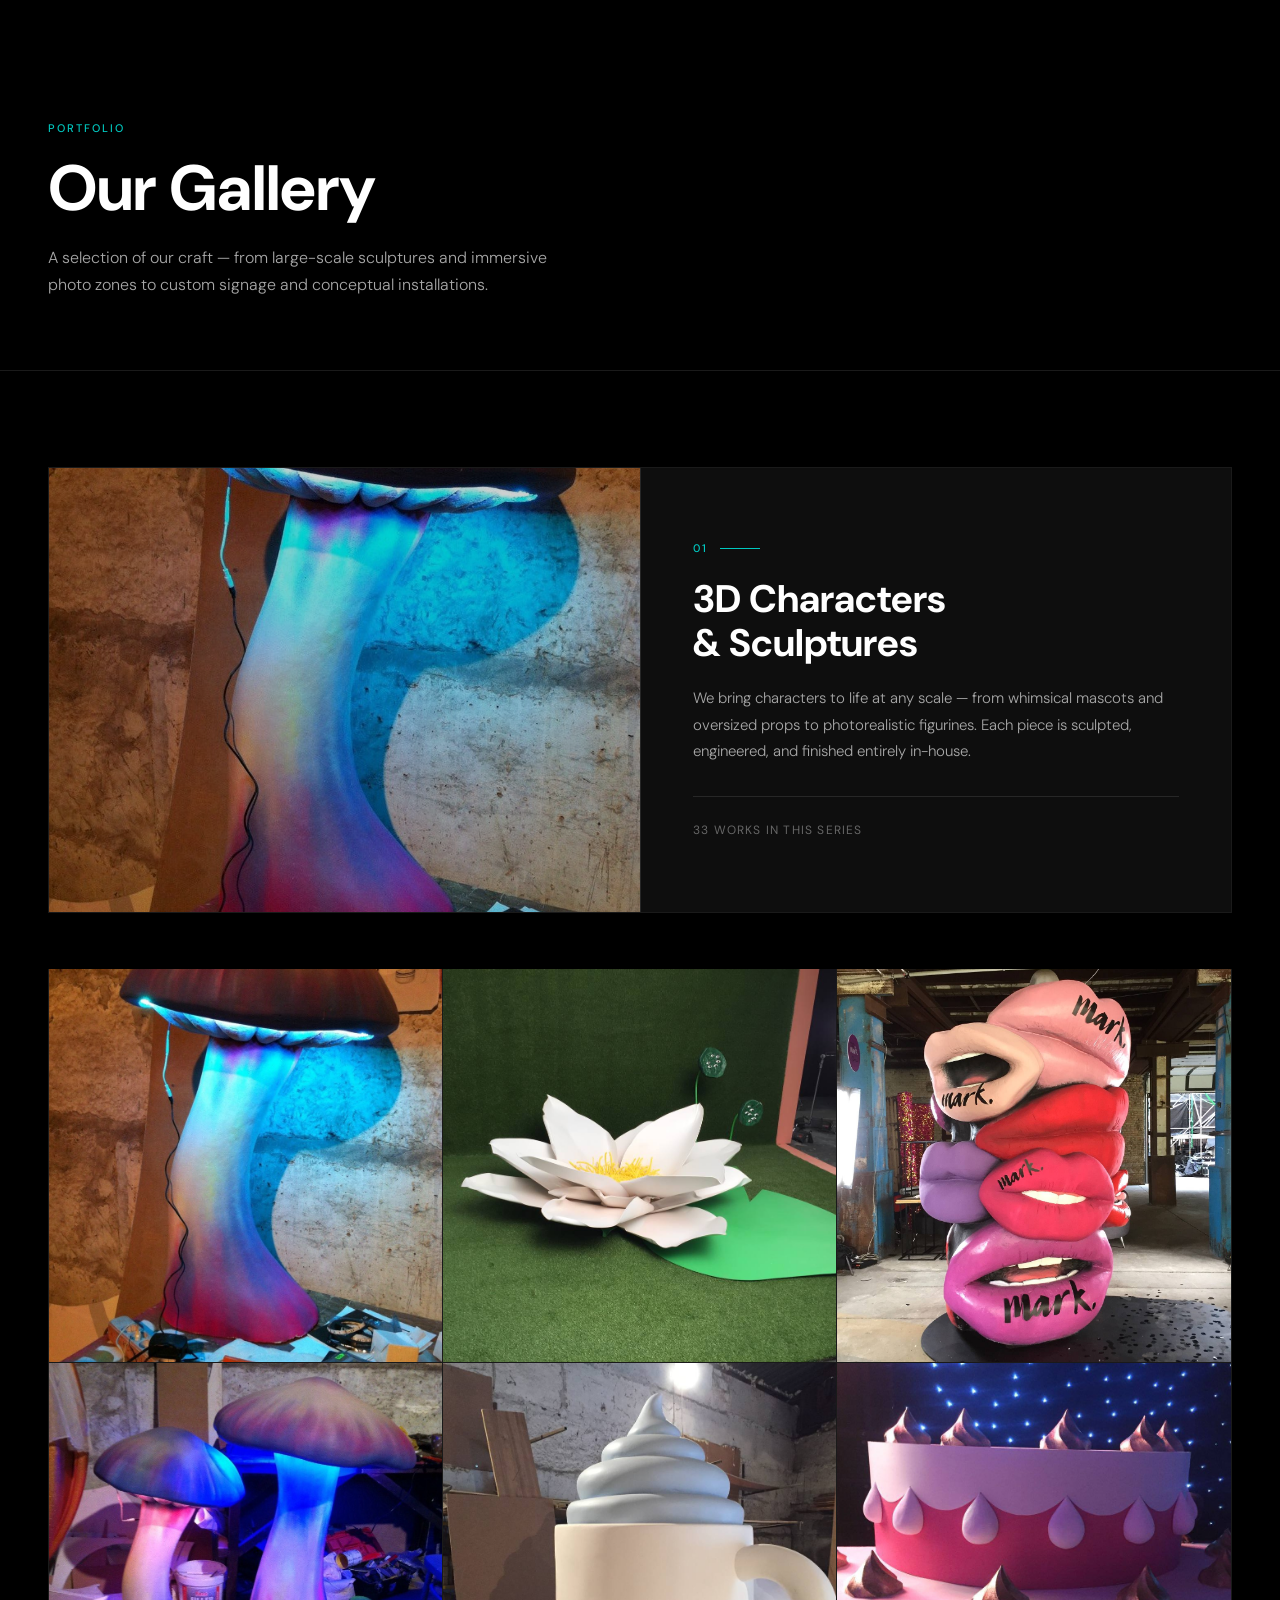
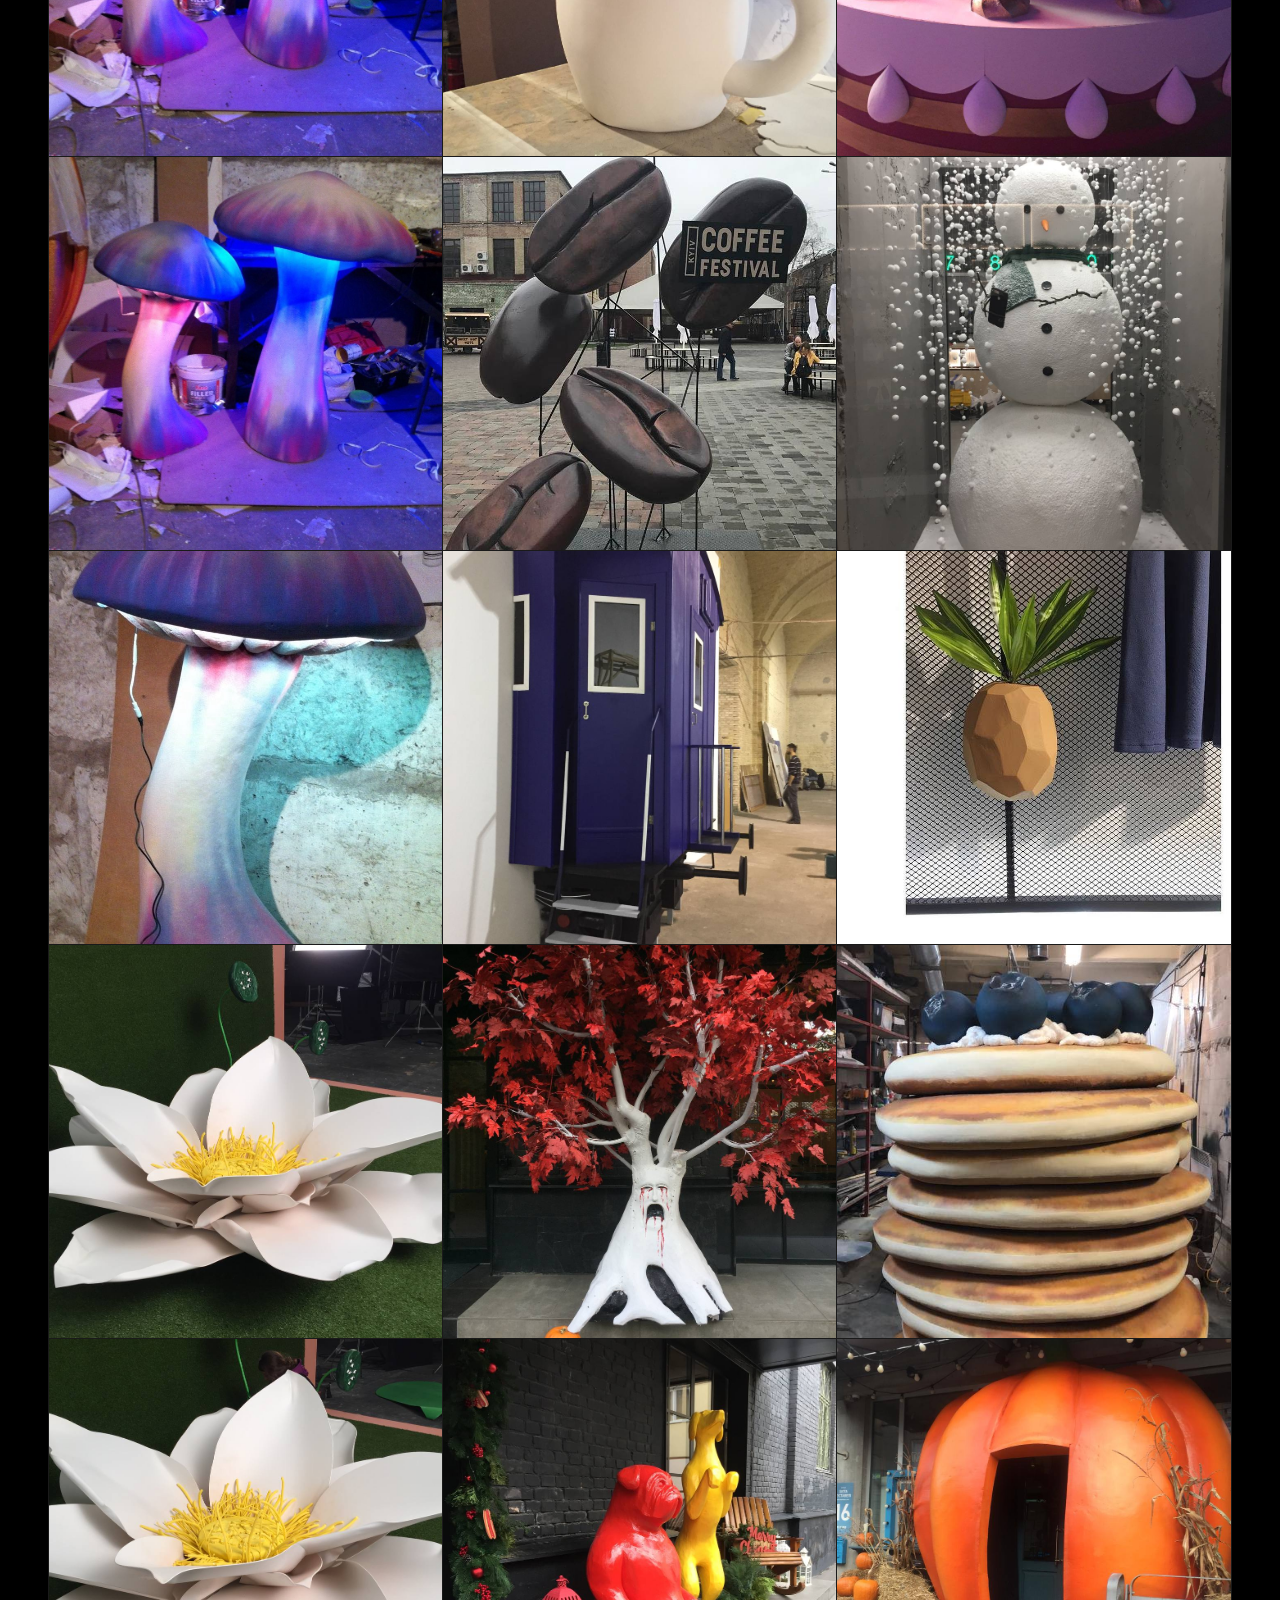
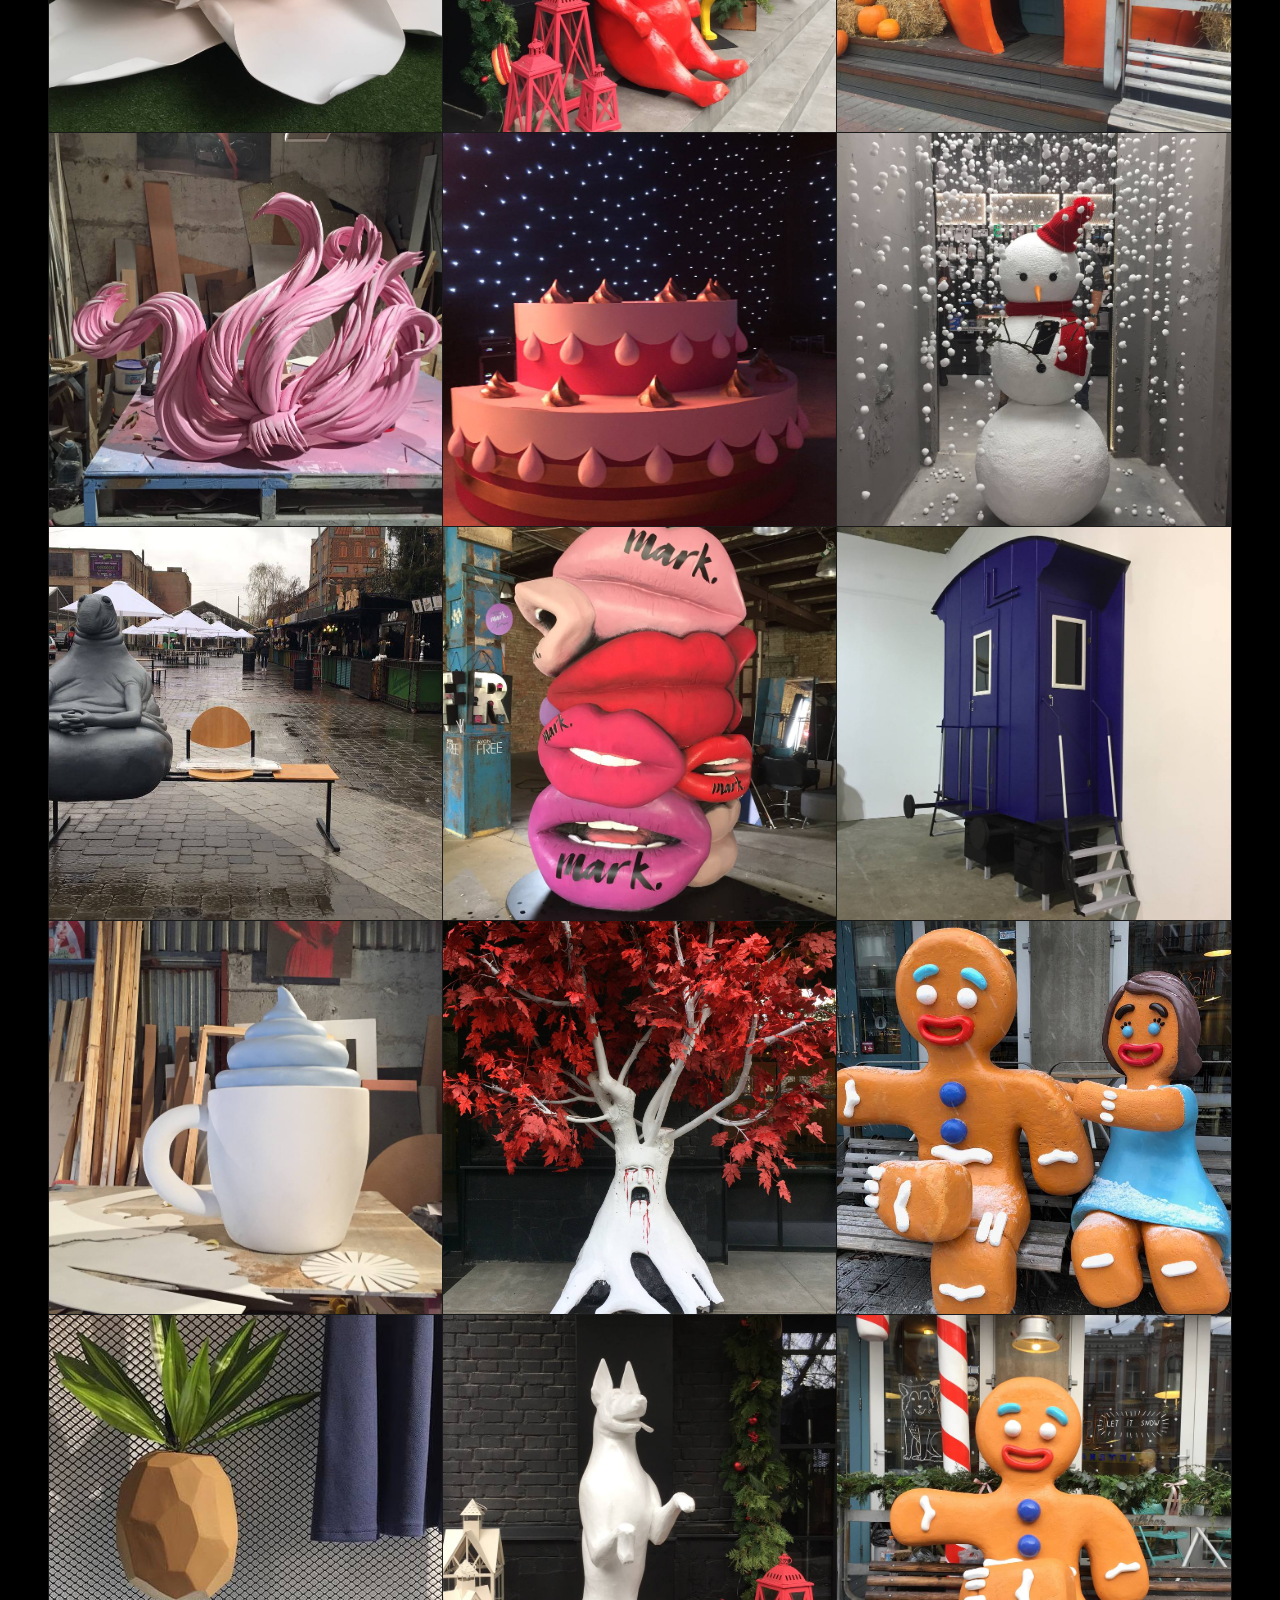
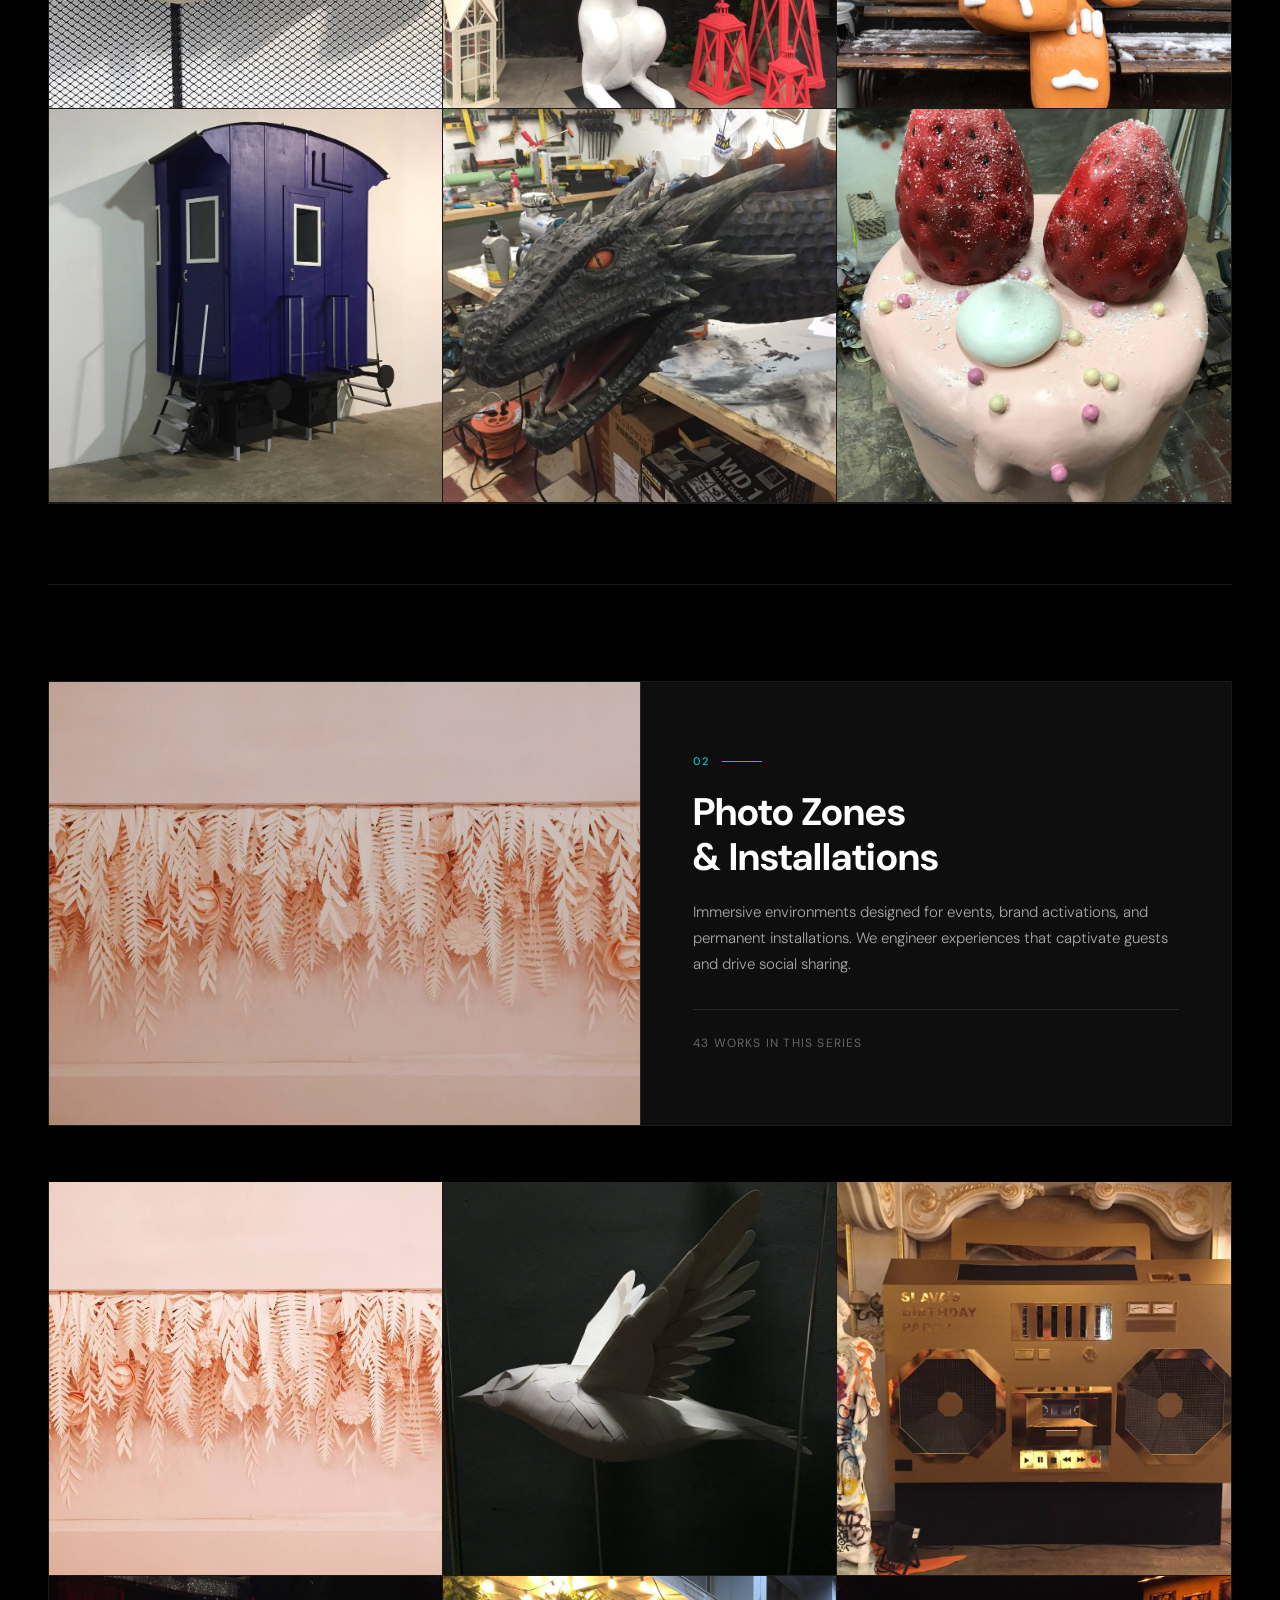
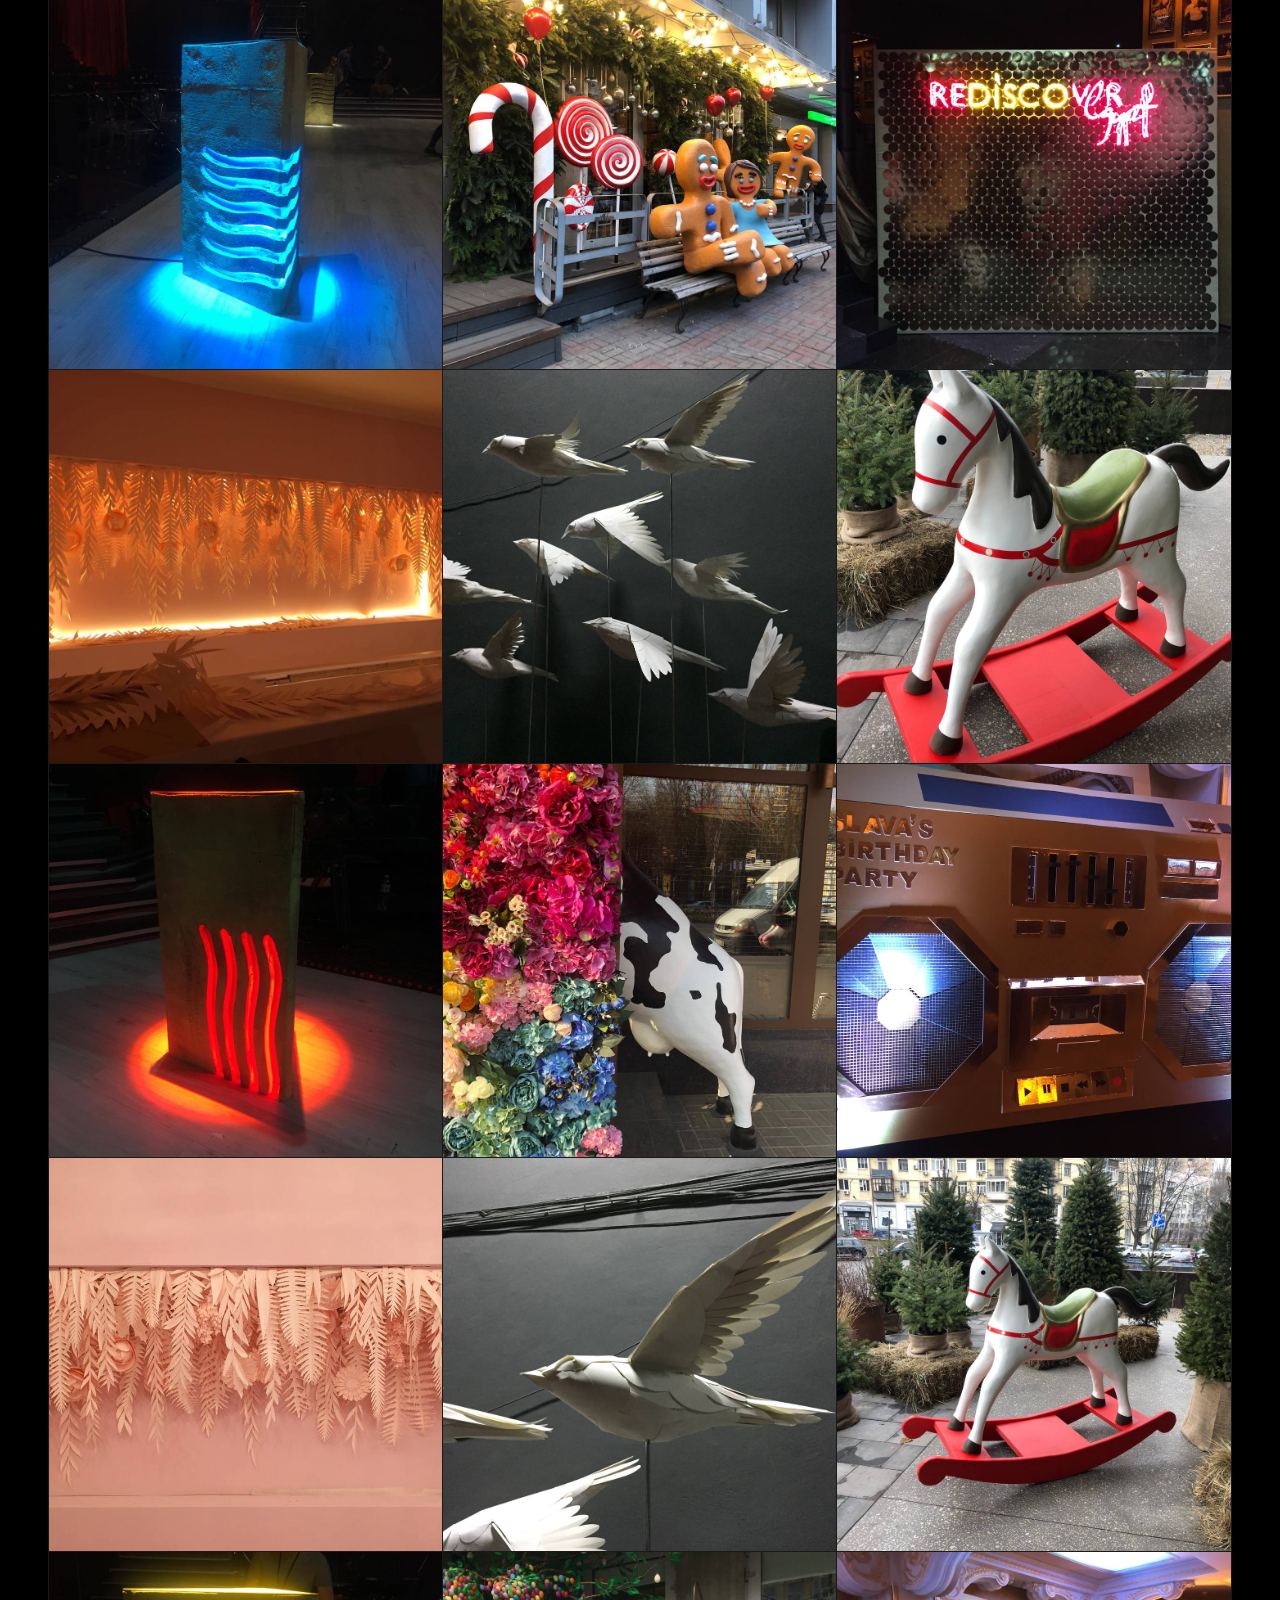
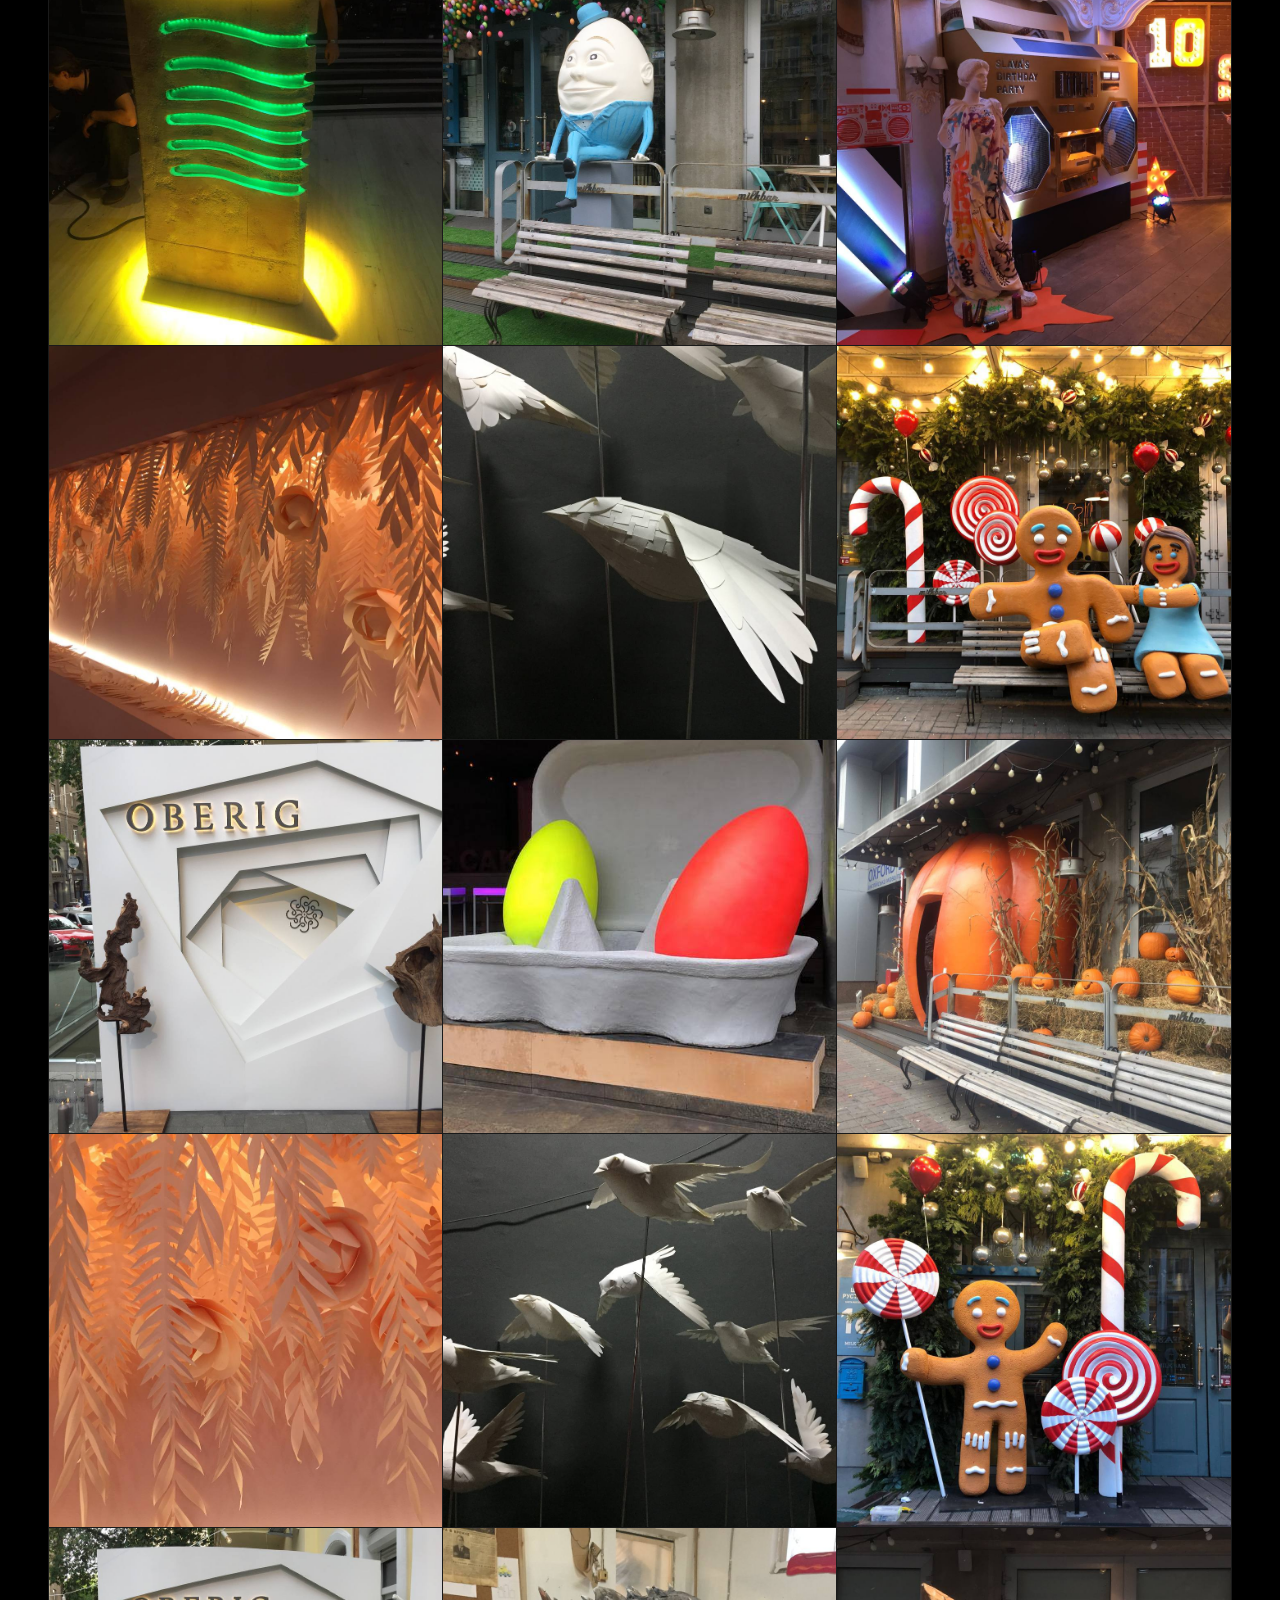
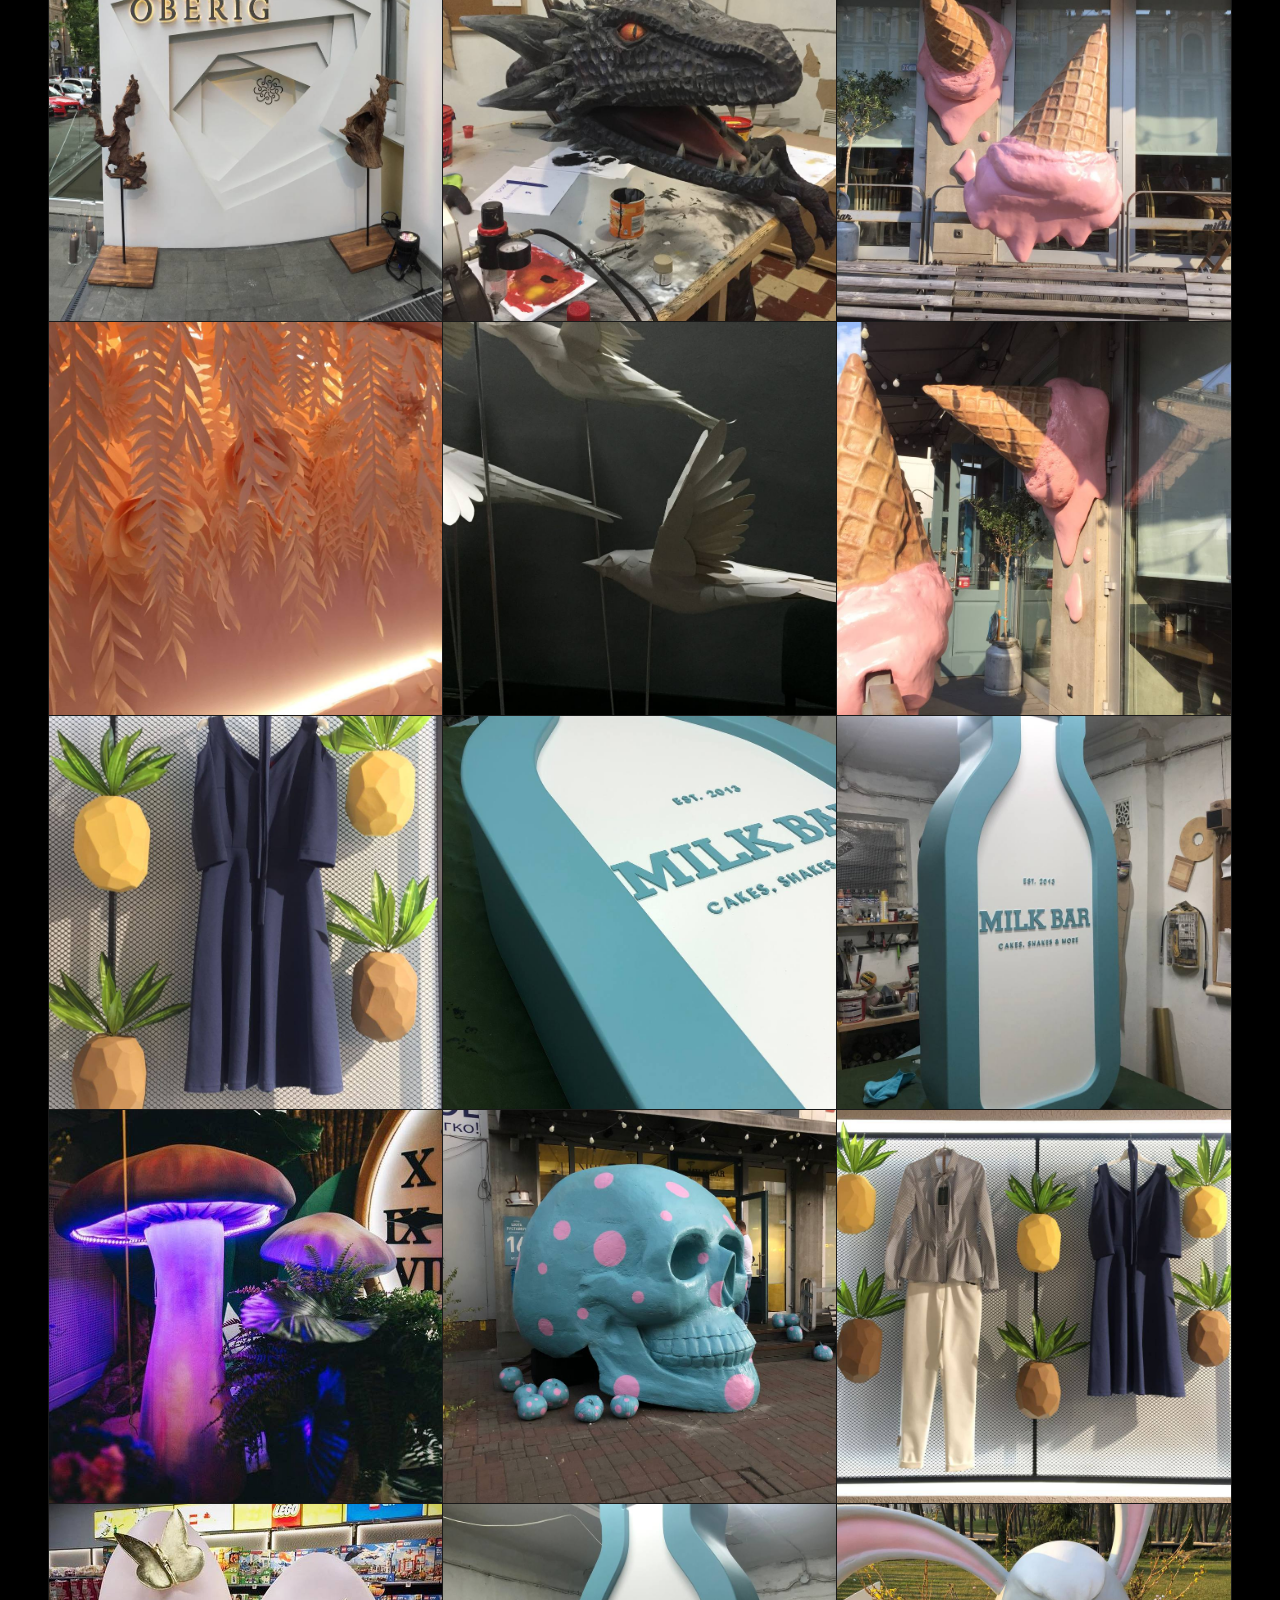
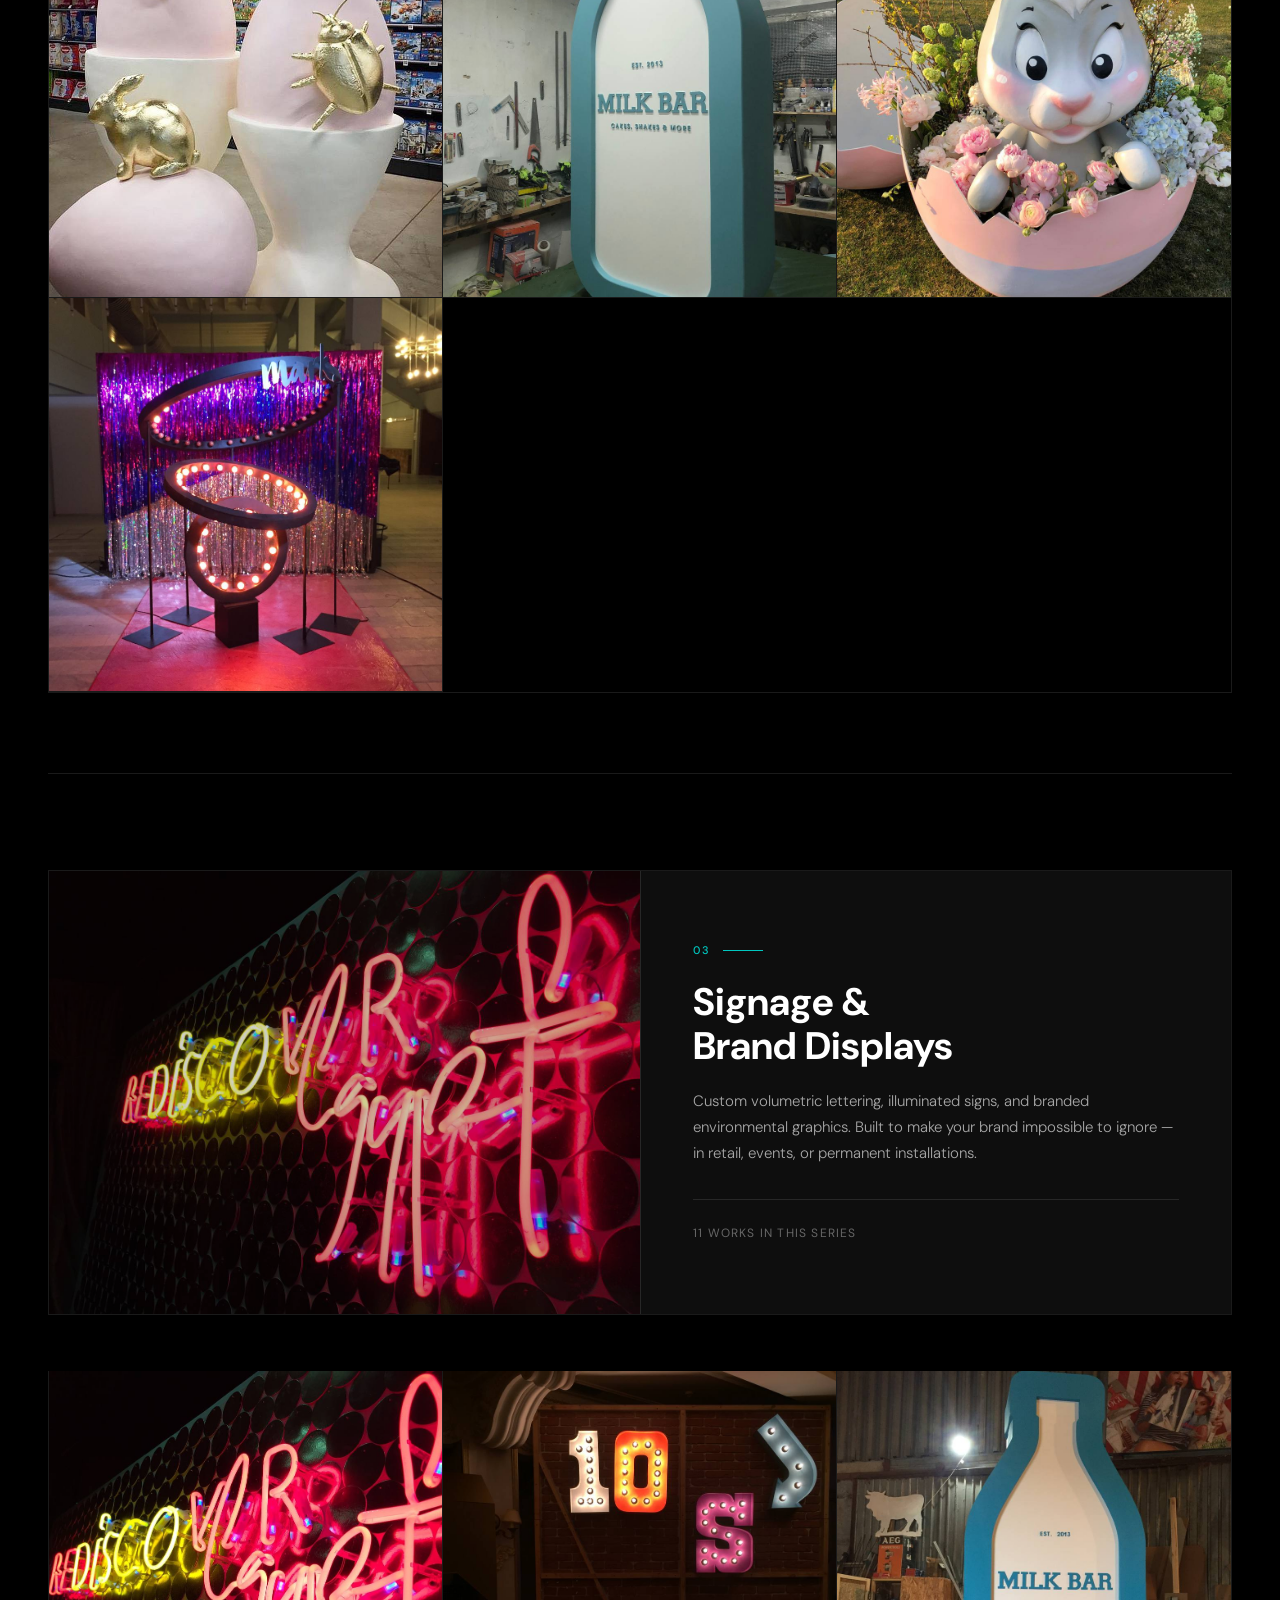
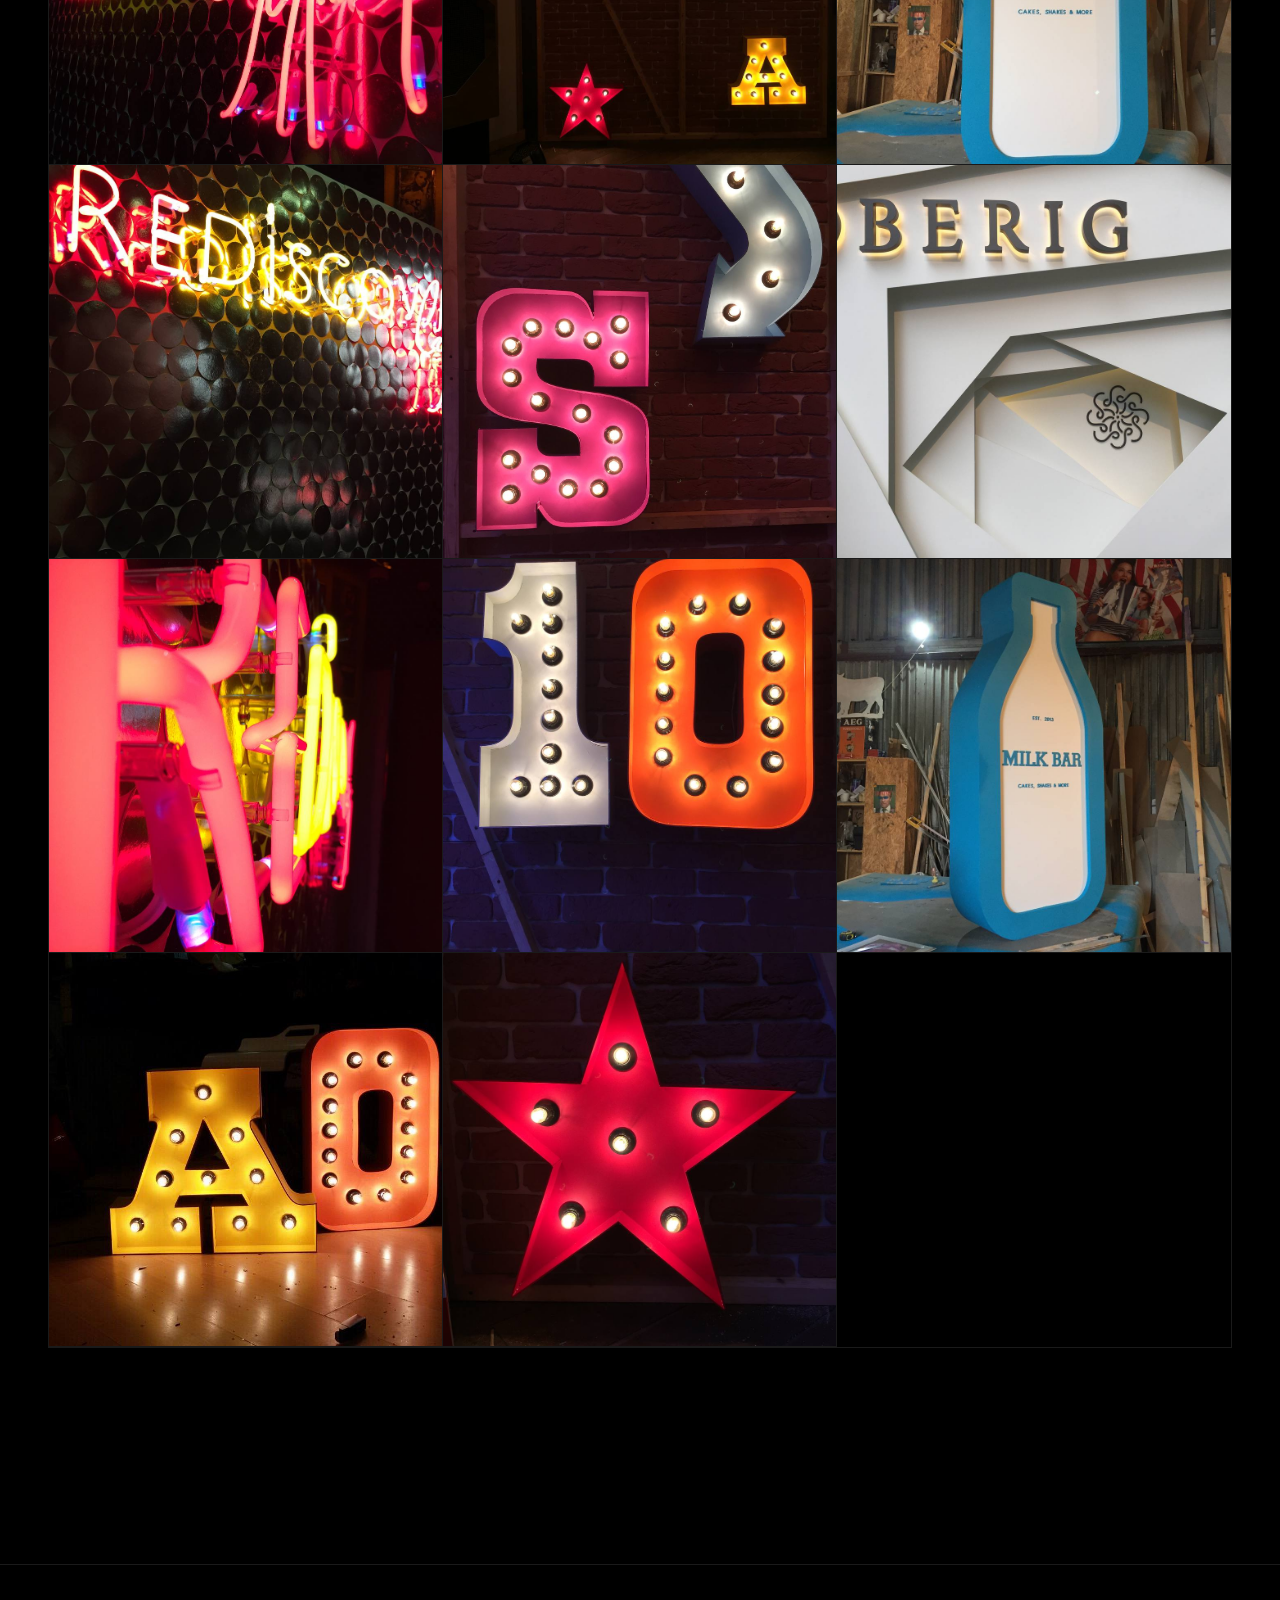
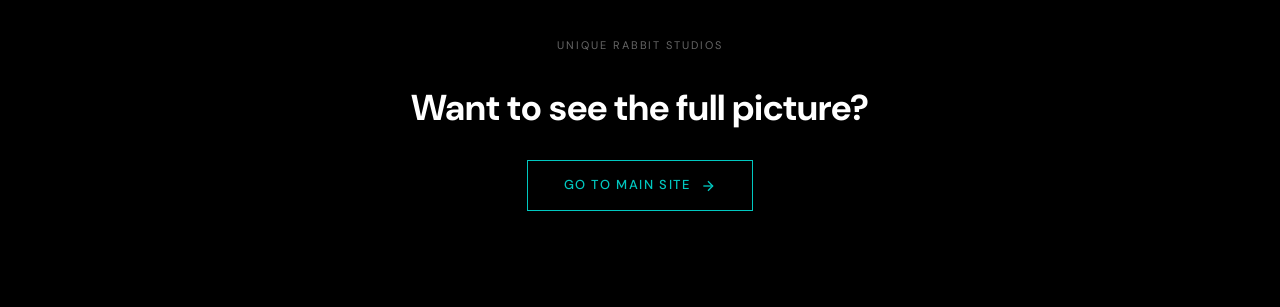
==== index.html @ df9a6abd "Rename gallery to index" ====
<!DOCTYPE html>
<html lang="en">
<head>
<meta charset="UTF-8">
<meta name="viewport" content="width=device-width, initial-scale=1.0">
<title>Gallery — Unique Rabbit Studios</title>
<link rel="preconnect" href="https://fonts.googleapis.com">
<link href="https://fonts.googleapis.com/css2?family=DM+Sans:wght@300;400;500;600;700&family=DM+Serif+Display&display=swap" rel="stylesheet">
<style>
  *, *::before, *::after { box-sizing: border-box; margin: 0; padding: 0; }

  :root {
    --bg:     #000000;
    --bg2:    #080808;
    --bg3:    #0e0e0e;
    --white:  #ffffff;
    --gray1:  #e8e8e8;
    --gray2:  #a7a7a7;
    --gray3:  #666666;
    --border: rgba(255,255,255,0.10);
    --border2:rgba(255,255,255,0.18);
    --accent: #00c8c0;
    --accent2:#009e97;
    --max:    1280px;
  }

  html { scroll-behavior: smooth; }

  body {
    background: var(--bg);
    color: var(--white);
    font-family: 'DM Sans', sans-serif;
    font-size: 16px;
    line-height: 1.6;
    overflow-x: hidden;
  }

  a { color: inherit; text-decoration: none; }

  /* ─── PAGE HEADER ─── */
  .page-header {
    padding: 120px 48px 72px;
    max-width: var(--max);
    margin: 0 auto;
    border-bottom: 1px solid var(--border);
  }

  .page-header-label {
    font-size: 11px;
    font-weight: 500;
    letter-spacing: 0.18em;
    text-transform: uppercase;
    color: var(--accent);
    margin-bottom: 16px;
  }

  .page-header-title {
    font-family: 'DM Sans', sans-serif;
    font-size: clamp(40px, 5vw, 64px);
    font-weight: 700;
    color: var(--white);
    line-height: 1.1;
    margin-bottom: 20px;
  }

  .page-header-desc {
    font-size: 16px;
    color: var(--gray2);
    max-width: 520px;
    font-weight: 300;
    line-height: 1.7;
  }

  /* ─── MAIN CONTENT ─── */
  .gallery-page {
    max-width: var(--max);
    margin: 0 auto;
    padding: 0 48px 120px;
  }

  /* ─── CATEGORY BLOCK ─── */
  .category-block {
    padding-top: 96px;
  }

  /* Category intro: title + hero image + description */
  .category-intro {
    display: grid;
    grid-template-columns: 1fr 1fr;
    gap: 0;
    margin-bottom: 56px;
    border: 1px solid var(--border);
  }

  .category-intro-image {
    position: relative;
    overflow: hidden;
    aspect-ratio: 4/3;
    cursor: pointer;
  }

  .category-intro-image img {
    width: 100%;
    height: 100%;
    object-fit: cover;
    display: block;
    transition: transform 0.6s ease;
  }

  .category-intro-image:hover img {
    transform: scale(1.04);
  }

  .category-intro-image::after {
    content: '';
    position: absolute;
    inset: 0;
    background: rgba(0,0,0,0.18);
    transition: background 0.3s;
  }

  .category-intro-image:hover::after {
    background: rgba(0,0,0,0.08);
  }

  /* zoom icon hint */
  .category-intro-image .zoom-hint {
    position: absolute;
    bottom: 16px;
    right: 16px;
    z-index: 2;
    width: 36px; height: 36px;
    border: 1px solid rgba(255,255,255,0.5);
    border-radius: 50%;
    display: flex; align-items: center; justify-content: center;
    opacity: 0;
    transition: opacity 0.3s;
    pointer-events: none;
    background: rgba(0,0,0,0.4);
    backdrop-filter: blur(4px);
  }

  .category-intro-image:hover .zoom-hint { opacity: 1; }

  .zoom-hint svg { width: 16px; height: 16px; fill: none; stroke: white; stroke-width: 1.8; }

  .category-intro-body {
    padding: 48px 52px;
    display: flex;
    flex-direction: column;
    justify-content: center;
    background: var(--bg3);
    border-left: 1px solid var(--border);
  }

  .category-number {
    font-size: 11px;
    font-weight: 500;
    letter-spacing: 0.18em;
    text-transform: uppercase;
    color: var(--accent);
    margin-bottom: 20px;
    display: flex;
    align-items: center;
    gap: 12px;
  }

  .category-number::after {
    content: '';
    flex: 1;
    max-width: 40px;
    height: 1px;
    background: var(--accent);
  }

  .category-title {
    font-family: 'DM Sans', sans-serif;
    font-size: clamp(28px, 3vw, 40px);
    font-weight: 700;
    color: var(--white);
    line-height: 1.15;
    margin-bottom: 20px;
  }

  .category-description {
    font-size: 15px;
    color: var(--gray2);
    font-weight: 300;
    line-height: 1.75;
    margin-bottom: 32px;
  }

  .category-count {
    font-size: 12px;
    letter-spacing: 0.1em;
    text-transform: uppercase;
    color: var(--gray3);
    padding-top: 24px;
    border-top: 1px solid var(--border);
  }

  /* ─── PHOTO STRIP ─── */
  .photo-strip {
    display: grid;
    grid-template-columns: repeat(3, 1fr);
    gap: 0;
    border: 1px solid var(--border);
    border-top: none;
  }

  .photo-strip-item {
    position: relative;
    overflow: hidden;
    aspect-ratio: 1/1;
    cursor: pointer;
    border-right: 1px solid var(--border);
    border-bottom: 1px solid var(--border);
  }

  .photo-strip-item:nth-child(3n) { border-right: none; }

  .photo-strip-item img {
    width: 100%; height: 100%;
    object-fit: cover;
    display: block;
    transition: transform 0.55s cubic-bezier(0.25, 0.46, 0.45, 0.94);
  }

  .photo-strip-item:hover img { transform: scale(1.06); }

  .photo-strip-item::after {
    content: '';
    position: absolute;
    inset: 0;
    background: rgba(0,0,0,0.0);
    transition: background 0.3s;
  }

  .photo-strip-item:hover::after {
    background: rgba(0,200,192,0.08);
  }

  /* zoom cursor indicator */
  .photo-strip-item .item-zoom {
    position: absolute;
    top: 50%; left: 50%;
    transform: translate(-50%, -50%) scale(0.6);
    z-index: 2;
    width: 44px; height: 44px;
    border: 1px solid rgba(255,255,255,0.7);
    border-radius: 50%;
    display: flex; align-items: center; justify-content: center;
    opacity: 0;
    transition: opacity 0.25s, transform 0.25s;
    pointer-events: none;
    background: rgba(0,0,0,0.45);
    backdrop-filter: blur(6px);
  }

  .photo-strip-item:hover .item-zoom {
    opacity: 1;
    transform: translate(-50%, -50%) scale(1);
  }

  .item-zoom svg { width: 18px; height: 18px; fill: none; stroke: white; stroke-width: 1.8; }

  /* ─── CATEGORY DIVIDER ─── */
  .category-divider {
    width: 100%;
    height: 1px;
    background: var(--border);
    margin-top: 80px;
  }

  /* ─── LIGHTBOX ─── */
  .lightbox {
    position: fixed;
    inset: 0;
    z-index: 1000;
    background: rgba(0,0,0,0);
    display: flex;
    align-items: center;
    justify-content: center;
    opacity: 0;
    pointer-events: none;
    transition: opacity 0.3s ease, background 0.3s ease;
  }

  .lightbox.open {
    opacity: 1;
    pointer-events: all;
    background: rgba(0,0,0,0.92);
  }

  .lightbox-inner {
    position: relative;
    max-width: 90vw;
    max-height: 90vh;
    transform: scale(0.92);
    transition: transform 0.35s cubic-bezier(0.34, 1.56, 0.64, 1);
  }

  .lightbox.open .lightbox-inner { transform: scale(1); }

  .lightbox-img {
    display: block;
    max-width: 90vw;
    max-height: 85vh;
    object-fit: contain;
    border: 1px solid var(--border2);
  }

  .lightbox-close {
    position: absolute;
    top: -44px;
    right: 0;
    background: none;
    border: 1px solid var(--border2);
    color: var(--gray2);
    cursor: pointer;
    width: 36px; height: 36px;
    border-radius: 50%;
    display: flex; align-items: center; justify-content: center;
    transition: color 0.2s, border-color 0.2s;
    font-size: 18px;
    line-height: 1;
  }

  .lightbox-close:hover { color: var(--white); border-color: var(--white); }

  .lightbox-nav {
    position: absolute;
    top: 50%;
    transform: translateY(-50%);
    background: rgba(0,0,0,0.5);
    border: 1px solid var(--border2);
    color: var(--gray2);
    cursor: pointer;
    width: 44px; height: 44px;
    border-radius: 50%;
    display: flex; align-items: center; justify-content: center;
    transition: color 0.2s, border-color 0.2s, background 0.2s;
    font-size: 20px;
    backdrop-filter: blur(8px);
  }

  .lightbox-nav:hover { color: var(--white); border-color: var(--white); background: rgba(0,0,0,0.75); }
  .lightbox-prev { left: -60px; }
  .lightbox-next { right: -60px; }

  .lightbox-caption {
    position: absolute;
    bottom: -40px;
    left: 0; right: 0;
    text-align: center;
    font-size: 12px;
    letter-spacing: 0.12em;
    text-transform: uppercase;
    color: var(--gray3);
  }

  /* ─── BOTTOM CTA ─── */
  .bottom-cta {
    margin: 96px 48px 0;
    max-width: var(--max);
    margin-left: auto;
    margin-right: auto;
    padding: 0 48px 96px;
    display: flex;
    flex-direction: column;
    align-items: center;
    gap: 24px;
    border-top: 1px solid var(--border);
    padding-top: 72px;
  }

  .bottom-cta-label {
    font-size: 11px;
    letter-spacing: 0.18em;
    text-transform: uppercase;
    color: var(--gray3);
  }

  .bottom-cta-title {
    font-family: 'DM Sans', sans-serif;
    font-size: clamp(24px, 3vw, 36px);
    font-weight: 700;
    text-align: center;
    color: var(--white);
  }

  .btn-main-site {
    display: inline-flex;
    align-items: center;
    gap: 10px;
    padding: 14px 36px;
    border: 1px solid var(--accent);
    color: var(--accent);
    font-size: 13px;
    font-weight: 500;
    letter-spacing: 0.12em;
    text-transform: uppercase;
    transition: background 0.25s, color 0.25s;
    cursor: pointer;
  }

  .btn-main-site:hover {
    background: var(--accent);
    color: var(--bg);
  }

  .btn-main-site svg { width: 16px; height: 16px; fill: none; stroke: currentColor; stroke-width: 2; }

  /* ─── RESPONSIVE ─── */
  @media (max-width: 860px) {
    .page-header { padding: 96px 24px 48px; }
    .gallery-page { padding: 0 24px 80px; }

    .category-intro {
      grid-template-columns: 1fr;
    }

    .category-intro-body {
      padding: 32px 28px;
      border-left: none;
      border-top: 1px solid var(--border);
    }

    .photo-strip {
      grid-template-columns: repeat(2, 1fr);
    }

    .photo-strip-item:nth-child(3n) { border-right: 1px solid var(--border); }
    .photo-strip-item:nth-child(2n) { border-right: none; }

    .lightbox-prev { left: -48px; }
    .lightbox-next { right: -48px; }

    .bottom-cta { padding: 48px 24px 64px; }
  }

  @media (max-width: 520px) {
    .photo-strip { grid-template-columns: 1fr; }
    .photo-strip-item:nth-child(2n) { border-right: none; }
    .lightbox-prev { left: 8px; }
    .lightbox-next { right: 8px; }
  }
</style>
</head>
<body>

<!-- PAGE HEADER -->
<header class="page-header">
  <p class="page-header-label">Portfolio</p>
  <h1 class="page-header-title">Our Gallery</h1>
  <p class="page-header-desc">A selection of our craft — from large-scale sculptures and immersive photo zones to custom signage and conceptual installations.</p>
</header>

<!-- GALLERY CONTENT -->
<main class="gallery-page">

  <!-- ══ CATEGORY 1: 3D Characters & Sculptures ══ -->
  <section class="category-block" id="3d-characters">
    <div class="category-intro">
      <div class="category-intro-image" data-src="photos/photo_2026-05-26_17-22-35.jpg" data-cat="0" data-idx="0">
        <img src="photos/photo_2026-05-26_17-22-35.jpg" alt="3D Characters &amp; Sculptures">
        <div class="zoom-hint">
          <svg viewBox="0 0 24 24"><circle cx="11" cy="11" r="8"/><line x1="21" y1="21" x2="16.65" y2="16.65"/><line x1="11" y1="8" x2="11" y2="14"/><line x1="8" y1="11" x2="14" y2="11"/></svg>
        </div>
      </div>
      <div class="category-intro-body">
        <p class="category-number">01</p>
        <h2 class="category-title">3D Characters<br>&amp; Sculptures</h2>
        <p class="category-description">We bring characters to life at any scale — from whimsical mascots and oversized props to photorealistic figurines. Each piece is sculpted, engineered, and finished entirely in-house.</p>
        <p class="category-count">33 works in this series</p>
      </div>
    </div>
    <div class="photo-strip" id="cat-0-strip">
      <div class="photo-strip-item" data-cat="0" data-idx="0"><img src="photos/photo_2026-05-26_17-22-35.jpg" alt="3D Characters 1"><div class="item-zoom"><svg viewBox="0 0 24 24"><circle cx="11" cy="11" r="8"/><line x1="21" y1="21" x2="16.65" y2="16.65"/></svg></div></div>
      <div class="photo-strip-item" data-cat="0" data-idx="1"><img src="photos/photo_2026-05-26_17-22-57.jpg" alt="3D Characters 2"><div class="item-zoom"><svg viewBox="0 0 24 24"><circle cx="11" cy="11" r="8"/><line x1="21" y1="21" x2="16.65" y2="16.65"/></svg></div></div>
      <div class="photo-strip-item" data-cat="0" data-idx="2"><img src="photos/photo_2026-05-26_17-23-20.jpg" alt="3D Characters 3"><div class="item-zoom"><svg viewBox="0 0 24 24"><circle cx="11" cy="11" r="8"/><line x1="21" y1="21" x2="16.65" y2="16.65"/></svg></div></div>
      <div class="photo-strip-item" data-cat="0" data-idx="3"><img src="photos/photo_2026-05-26_17-22-37.jpg" alt="3D Characters 4"><div class="item-zoom"><svg viewBox="0 0 24 24"><circle cx="11" cy="11" r="8"/><line x1="21" y1="21" x2="16.65" y2="16.65"/></svg></div></div>
      <div class="photo-strip-item" data-cat="0" data-idx="4"><img src="photos/photo_2026-05-26_17-23-09.jpg" alt="3D Characters 5"><div class="item-zoom"><svg viewBox="0 0 24 24"><circle cx="11" cy="11" r="8"/><line x1="21" y1="21" x2="16.65" y2="16.65"/></svg></div></div>
      <div class="photo-strip-item" data-cat="0" data-idx="5"><img src="photos/photo_2026-05-26_17-23-16.jpg" alt="3D Characters 6"><div class="item-zoom"><svg viewBox="0 0 24 24"><circle cx="11" cy="11" r="8"/><line x1="21" y1="21" x2="16.65" y2="16.65"/></svg></div></div>
      <div class="photo-strip-item" data-cat="0" data-idx="6"><img src="photos/photo_2026-05-26_17-22-40.jpg" alt="3D Characters 7"><div class="item-zoom"><svg viewBox="0 0 24 24"><circle cx="11" cy="11" r="8"/><line x1="21" y1="21" x2="16.65" y2="16.65"/></svg></div></div>
      <div class="photo-strip-item" data-cat="0" data-idx="7"><img src="photos/photo_2026-05-26_17-23-05.jpg" alt="3D Characters 8"><div class="item-zoom"><svg viewBox="0 0 24 24"><circle cx="11" cy="11" r="8"/><line x1="21" y1="21" x2="16.65" y2="16.65"/></svg></div></div>
      <div class="photo-strip-item" data-cat="0" data-idx="8"><img src="photos/photo_2026-05-26_17-24-33.jpg" alt="3D Characters 9"><div class="item-zoom"><svg viewBox="0 0 24 24"><circle cx="11" cy="11" r="8"/><line x1="21" y1="21" x2="16.65" y2="16.65"/></svg></div></div>
      <div class="photo-strip-item" data-cat="0" data-idx="9"><img src="photos/photo_2026-05-26_17-22-41.jpg" alt="3D Characters 10"><div class="item-zoom"><svg viewBox="0 0 24 24"><circle cx="11" cy="11" r="8"/><line x1="21" y1="21" x2="16.65" y2="16.65"/></svg></div></div>
      <div class="photo-strip-item" data-cat="0" data-idx="10"><img src="photos/photo_2026-05-26_17-24-30.jpg" alt="3D Characters 11"><div class="item-zoom"><svg viewBox="0 0 24 24"><circle cx="11" cy="11" r="8"/><line x1="21" y1="21" x2="16.65" y2="16.65"/></svg></div></div>
      <div class="photo-strip-item" data-cat="0" data-idx="11"><img src="photos/photo_2026-05-26_17-23-27.jpg" alt="3D Characters 12"><div class="item-zoom"><svg viewBox="0 0 24 24"><circle cx="11" cy="11" r="8"/><line x1="21" y1="21" x2="16.65" y2="16.65"/></svg></div></div>
      <div class="photo-strip-item" data-cat="0" data-idx="12"><img src="photos/photo_2026-05-26_17-22-58.jpg" alt="3D Characters 13"><div class="item-zoom"><svg viewBox="0 0 24 24"><circle cx="11" cy="11" r="8"/><line x1="21" y1="21" x2="16.65" y2="16.65"/></svg></div></div>
      <div class="photo-strip-item" data-cat="0" data-idx="13"><img src="photos/photo_2026-05-26_17-23-23.jpg" alt="3D Characters 14"><div class="item-zoom"><svg viewBox="0 0 24 24"><circle cx="11" cy="11" r="8"/><line x1="21" y1="21" x2="16.65" y2="16.65"/></svg></div></div>
      <div class="photo-strip-item" data-cat="0" data-idx="14"><img src="photos/photo_2026-05-26_17-24-34.jpg" alt="3D Characters 15"><div class="item-zoom"><svg viewBox="0 0 24 24"><circle cx="11" cy="11" r="8"/><line x1="21" y1="21" x2="16.65" y2="16.65"/></svg></div></div>
      <div class="photo-strip-item" data-cat="0" data-idx="15"><img src="photos/photo_2026-05-26_17-22-58 (2).jpg" alt="3D Characters 16"><div class="item-zoom"><svg viewBox="0 0 24 24"><circle cx="11" cy="11" r="8"/><line x1="21" y1="21" x2="16.65" y2="16.65"/></svg></div></div>
      <div class="photo-strip-item" data-cat="0" data-idx="16"><img src="photos/photo_2026-05-26_17-23-25.jpg" alt="3D Characters 17"><div class="item-zoom"><svg viewBox="0 0 24 24"><circle cx="11" cy="11" r="8"/><line x1="21" y1="21" x2="16.65" y2="16.65"/></svg></div></div>
      <div class="photo-strip-item" data-cat="0" data-idx="17"><img src="photos/photo_2026-05-26_17-24-27 (2).jpg" alt="3D Characters 18"><div class="item-zoom"><svg viewBox="0 0 24 24"><circle cx="11" cy="11" r="8"/><line x1="21" y1="21" x2="16.65" y2="16.65"/></svg></div></div>
      <div class="photo-strip-item" data-cat="0" data-idx="18"><img src="photos/photo_2026-05-26_17-23-03.jpg" alt="3D Characters 19"><div class="item-zoom"><svg viewBox="0 0 24 24"><circle cx="11" cy="11" r="8"/><line x1="21" y1="21" x2="16.65" y2="16.65"/></svg></div></div>
      <div class="photo-strip-item" data-cat="0" data-idx="19"><img src="photos/photo_2026-05-26_17-23-17.jpg" alt="3D Characters 20"><div class="item-zoom"><svg viewBox="0 0 24 24"><circle cx="11" cy="11" r="8"/><line x1="21" y1="21" x2="16.65" y2="16.65"/></svg></div></div>
      <div class="photo-strip-item" data-cat="0" data-idx="20"><img src="photos/photo_2026-05-26_17-24-33 (2).jpg" alt="3D Characters 21"><div class="item-zoom"><svg viewBox="0 0 24 24"><circle cx="11" cy="11" r="8"/><line x1="21" y1="21" x2="16.65" y2="16.65"/></svg></div></div>
      <div class="photo-strip-item" data-cat="0" data-idx="21"><img src="photos/photo_2026-05-26_17-23-06.jpg" alt="3D Characters 22"><div class="item-zoom"><svg viewBox="0 0 24 24"><circle cx="11" cy="11" r="8"/><line x1="21" y1="21" x2="16.65" y2="16.65"/></svg></div></div>
      <div class="photo-strip-item" data-cat="0" data-idx="22"><img src="photos/photo_2026-05-26_17-23-21.jpg" alt="3D Characters 23"><div class="item-zoom"><svg viewBox="0 0 24 24"><circle cx="11" cy="11" r="8"/><line x1="21" y1="21" x2="16.65" y2="16.65"/></svg></div></div>
      <div class="photo-strip-item" data-cat="0" data-idx="23"><img src="photos/photo_2026-05-26_17-24-31.jpg" alt="3D Characters 24"><div class="item-zoom"><svg viewBox="0 0 24 24"><circle cx="11" cy="11" r="8"/><line x1="21" y1="21" x2="16.65" y2="16.65"/></svg></div></div>
      <div class="photo-strip-item" data-cat="0" data-idx="24"><img src="photos/photo_2026-05-26_17-23-10.jpg" alt="3D Characters 25"><div class="item-zoom"><svg viewBox="0 0 24 24"><circle cx="11" cy="11" r="8"/><line x1="21" y1="21" x2="16.65" y2="16.65"/></svg></div></div>
      <div class="photo-strip-item" data-cat="0" data-idx="25"><img src="photos/photo_2026-05-26_17-23-22.jpg" alt="3D Characters 26"><div class="item-zoom"><svg viewBox="0 0 24 24"><circle cx="11" cy="11" r="8"/><line x1="21" y1="21" x2="16.65" y2="16.65"/></svg></div></div>
      <div class="photo-strip-item" data-cat="0" data-idx="26"><img src="photos/photo_2026-05-26_17-24-34 (2).jpg" alt="3D Characters 27"><div class="item-zoom"><svg viewBox="0 0 24 24"><circle cx="11" cy="11" r="8"/><line x1="21" y1="21" x2="16.65" y2="16.65"/></svg></div></div>
      <div class="photo-strip-item" data-cat="0" data-idx="27"><img src="photos/photo_2026-05-26_17-24-12.jpg" alt="3D Characters 28"><div class="item-zoom"><svg viewBox="0 0 24 24"><circle cx="11" cy="11" r="8"/><line x1="21" y1="21" x2="16.65" y2="16.65"/></svg></div></div>
      <div class="photo-strip-item" data-cat="0" data-idx="28"><img src="photos/photo_2026-05-26_17-23-26.jpg" alt="3D Characters 29"><div class="item-zoom"><svg viewBox="0 0 24 24"><circle cx="11" cy="11" r="8"/><line x1="21" y1="21" x2="16.65" y2="16.65"/></svg></div></div>
      <div class="photo-strip-item" data-cat="0" data-idx="29"><img src="photos/photo_2026-05-26_17-24-24.jpg" alt="3D Characters 30"><div class="item-zoom"><svg viewBox="0 0 24 24"><circle cx="11" cy="11" r="8"/><line x1="21" y1="21" x2="16.65" y2="16.65"/></svg></div></div>
      <div class="photo-strip-item" data-cat="0" data-idx="30"><img src="photos/photo_2026-05-26_17-24-32.jpg" alt="3D Characters 31"><div class="item-zoom"><svg viewBox="0 0 24 24"><circle cx="11" cy="11" r="8"/><line x1="21" y1="21" x2="16.65" y2="16.65"/></svg></div></div>
      <div class="photo-strip-item" data-cat="0" data-idx="31"><img src="photos/photo_2026-05-26_17-24-29.jpg" alt="3D Characters 32"><div class="item-zoom"><svg viewBox="0 0 24 24"><circle cx="11" cy="11" r="8"/><line x1="21" y1="21" x2="16.65" y2="16.65"/></svg></div></div>
      <div class="photo-strip-item" data-cat="0" data-idx="32"><img src="photos/photo_2026-05-26_17-24-47.jpg" alt="3D Characters 33"><div class="item-zoom"><svg viewBox="0 0 24 24"><circle cx="11" cy="11" r="8"/><line x1="21" y1="21" x2="16.65" y2="16.65"/></svg></div></div>
    </div>
  </section>

  <div class="category-divider"></div>

  <!-- ══ CATEGORY 2: Photo Zones & Installations ══ -->
  <section class="category-block" id="photo-zones">
    <div class="category-intro">
      <div class="category-intro-image" data-src="photos/photo_2026-05-26_17-22-52.jpg" data-cat="1" data-idx="0">
        <img src="photos/photo_2026-05-26_17-22-52.jpg" alt="Photo Zones &amp; Installations">
        <div class="zoom-hint">
          <svg viewBox="0 0 24 24"><circle cx="11" cy="11" r="8"/><line x1="21" y1="21" x2="16.65" y2="16.65"/><line x1="11" y1="8" x2="11" y2="14"/><line x1="8" y1="11" x2="14" y2="11"/></svg>
        </div>
      </div>
      <div class="category-intro-body">
        <p class="category-number">02</p>
        <h2 class="category-title">Photo Zones<br>&amp; Installations</h2>
        <p class="category-description">Immersive environments designed for events, brand activations, and permanent installations. We engineer experiences that captivate guests and drive social sharing.</p>
        <p class="category-count">43 works in this series</p>
      </div>
    </div>
    <div class="photo-strip" id="cat-1-strip">
      <div class="photo-strip-item" data-cat="1" data-idx="0"><img src="photos/photo_2026-05-26_17-22-52.jpg" alt="Photo Zone 1"><div class="item-zoom"><svg viewBox="0 0 24 24"><circle cx="11" cy="11" r="8"/><line x1="21" y1="21" x2="16.65" y2="16.65"/></svg></div></div>
      <div class="photo-strip-item" data-cat="1" data-idx="1"><img src="photos/photo_2026-05-26_17-23-00.jpg" alt="Photo Zone 2"><div class="item-zoom"><svg viewBox="0 0 24 24"><circle cx="11" cy="11" r="8"/><line x1="21" y1="21" x2="16.65" y2="16.65"/></svg></div></div>
      <div class="photo-strip-item" data-cat="1" data-idx="2"><img src="photos/photo_2026-05-26_17-22-48.jpg" alt="Photo Zone 3"><div class="item-zoom"><svg viewBox="0 0 24 24"><circle cx="11" cy="11" r="8"/><line x1="21" y1="21" x2="16.65" y2="16.65"/></svg></div></div>
      <div class="photo-strip-item" data-cat="1" data-idx="3"><img src="photos/photo_2026-05-26_17-24-27.jpg" alt="Photo Zone 4"><div class="item-zoom"><svg viewBox="0 0 24 24"><circle cx="11" cy="11" r="8"/><line x1="21" y1="21" x2="16.65" y2="16.65"/></svg></div></div>
      <div class="photo-strip-item" data-cat="1" data-idx="4"><img src="photos/photo_2026-05-26_17-24-43.jpg" alt="Photo Zone 5"><div class="item-zoom"><svg viewBox="0 0 24 24"><circle cx="11" cy="11" r="8"/><line x1="21" y1="21" x2="16.65" y2="16.65"/></svg></div></div>
      <div class="photo-strip-item" data-cat="1" data-idx="5"><img src="photos/photo_2026-05-26_17-22-43.jpg" alt="Photo Zone 6"><div class="item-zoom"><svg viewBox="0 0 24 24"><circle cx="11" cy="11" r="8"/><line x1="21" y1="21" x2="16.65" y2="16.65"/></svg></div></div>
      <div class="photo-strip-item" data-cat="1" data-idx="6"><img src="photos/photo_2026-05-26_17-22-53.jpg" alt="Photo Zone 7"><div class="item-zoom"><svg viewBox="0 0 24 24"><circle cx="11" cy="11" r="8"/><line x1="21" y1="21" x2="16.65" y2="16.65"/></svg></div></div>
      <div class="photo-strip-item" data-cat="1" data-idx="7"><img src="photos/photo_2026-05-26_17-23-00 (2).jpg" alt="Photo Zone 8"><div class="item-zoom"><svg viewBox="0 0 24 24"><circle cx="11" cy="11" r="8"/><line x1="21" y1="21" x2="16.65" y2="16.65"/></svg></div></div>
      <div class="photo-strip-item" data-cat="1" data-idx="8"><img src="photos/photo_2026-05-26_17-24-40.jpg" alt="Photo Zone 9"><div class="item-zoom"><svg viewBox="0 0 24 24"><circle cx="11" cy="11" r="8"/><line x1="21" y1="21" x2="16.65" y2="16.65"/></svg></div></div>
      <div class="photo-strip-item" data-cat="1" data-idx="9"><img src="photos/photo_2026-05-26_17-24-26.jpg" alt="Photo Zone 10"><div class="item-zoom"><svg viewBox="0 0 24 24"><circle cx="11" cy="11" r="8"/><line x1="21" y1="21" x2="16.65" y2="16.65"/></svg></div></div>
      <div class="photo-strip-item" data-cat="1" data-idx="10"><img src="photos/photo_2026-05-26_17-24-36.jpg" alt="Photo Zone 11"><div class="item-zoom"><svg viewBox="0 0 24 24"><circle cx="11" cy="11" r="8"/><line x1="21" y1="21" x2="16.65" y2="16.65"/></svg></div></div>
      <div class="photo-strip-item" data-cat="1" data-idx="11"><img src="photos/photo_2026-05-26_17-22-51.jpg" alt="Photo Zone 12"><div class="item-zoom"><svg viewBox="0 0 24 24"><circle cx="11" cy="11" r="8"/><line x1="21" y1="21" x2="16.65" y2="16.65"/></svg></div></div>
      <div class="photo-strip-item" data-cat="1" data-idx="12"><img src="photos/photo_2026-05-26_17-22-54.jpg" alt="Photo Zone 13"><div class="item-zoom"><svg viewBox="0 0 24 24"><circle cx="11" cy="11" r="8"/><line x1="21" y1="21" x2="16.65" y2="16.65"/></svg></div></div>
      <div class="photo-strip-item" data-cat="1" data-idx="13"><img src="photos/photo_2026-05-26_17-23-01.jpg" alt="Photo Zone 14"><div class="item-zoom"><svg viewBox="0 0 24 24"><circle cx="11" cy="11" r="8"/><line x1="21" y1="21" x2="16.65" y2="16.65"/></svg></div></div>
      <div class="photo-strip-item" data-cat="1" data-idx="14"><img src="photos/photo_2026-05-26_17-24-41.jpg" alt="Photo Zone 15"><div class="item-zoom"><svg viewBox="0 0 24 24"><circle cx="11" cy="11" r="8"/><line x1="21" y1="21" x2="16.65" y2="16.65"/></svg></div></div>
      <div class="photo-strip-item" data-cat="1" data-idx="15"><img src="photos/photo_2026-05-26_17-24-25.jpg" alt="Photo Zone 16"><div class="item-zoom"><svg viewBox="0 0 24 24"><circle cx="11" cy="11" r="8"/><line x1="21" y1="21" x2="16.65" y2="16.65"/></svg></div></div>
      <div class="photo-strip-item" data-cat="1" data-idx="16"><img src="photos/photo_2026-05-26_17-24-36 (2).jpg" alt="Photo Zone 17"><div class="item-zoom"><svg viewBox="0 0 24 24"><circle cx="11" cy="11" r="8"/><line x1="21" y1="21" x2="16.65" y2="16.65"/></svg></div></div>
      <div class="photo-strip-item" data-cat="1" data-idx="17"><img src="photos/photo_2026-05-26_17-22-51 (2).jpg" alt="Photo Zone 18"><div class="item-zoom"><svg viewBox="0 0 24 24"><circle cx="11" cy="11" r="8"/><line x1="21" y1="21" x2="16.65" y2="16.65"/></svg></div></div>
      <div class="photo-strip-item" data-cat="1" data-idx="18"><img src="photos/photo_2026-05-26_17-22-54 (2).jpg" alt="Photo Zone 19"><div class="item-zoom"><svg viewBox="0 0 24 24"><circle cx="11" cy="11" r="8"/><line x1="21" y1="21" x2="16.65" y2="16.65"/></svg></div></div>
      <div class="photo-strip-item" data-cat="1" data-idx="19"><img src="photos/photo_2026-05-26_17-23-01 (2).jpg" alt="Photo Zone 20"><div class="item-zoom"><svg viewBox="0 0 24 24"><circle cx="11" cy="11" r="8"/><line x1="21" y1="21" x2="16.65" y2="16.65"/></svg></div></div>
      <div class="photo-strip-item" data-cat="1" data-idx="20"><img src="photos/photo_2026-05-26_17-24-42.jpg" alt="Photo Zone 21"><div class="item-zoom"><svg viewBox="0 0 24 24"><circle cx="11" cy="11" r="8"/><line x1="21" y1="21" x2="16.65" y2="16.65"/></svg></div></div>
      <div class="photo-strip-item" data-cat="1" data-idx="21"><img src="photos/photo_2026-05-26_17-23-08.jpg" alt="Photo Zone 22"><div class="item-zoom"><svg viewBox="0 0 24 24"><circle cx="11" cy="11" r="8"/><line x1="21" y1="21" x2="16.65" y2="16.65"/></svg></div></div>
      <div class="photo-strip-item" data-cat="1" data-idx="22"><img src="photos/photo_2026-05-26_17-24-37.jpg" alt="Photo Zone 23"><div class="item-zoom"><svg viewBox="0 0 24 24"><circle cx="11" cy="11" r="8"/><line x1="21" y1="21" x2="16.65" y2="16.65"/></svg></div></div>
      <div class="photo-strip-item" data-cat="1" data-idx="23"><img src="photos/photo_2026-05-26_17-24-28.jpg" alt="Photo Zone 24"><div class="item-zoom"><svg viewBox="0 0 24 24"><circle cx="11" cy="11" r="8"/><line x1="21" y1="21" x2="16.65" y2="16.65"/></svg></div></div>
      <div class="photo-strip-item" data-cat="1" data-idx="24"><img src="photos/photo_2026-05-26_17-22-55.jpg" alt="Photo Zone 25"><div class="item-zoom"><svg viewBox="0 0 24 24"><circle cx="11" cy="11" r="8"/><line x1="21" y1="21" x2="16.65" y2="16.65"/></svg></div></div>
      <div class="photo-strip-item" data-cat="1" data-idx="25"><img src="photos/photo_2026-05-26_17-23-02.jpg" alt="Photo Zone 26"><div class="item-zoom"><svg viewBox="0 0 24 24"><circle cx="11" cy="11" r="8"/><line x1="21" y1="21" x2="16.65" y2="16.65"/></svg></div></div>
      <div class="photo-strip-item" data-cat="1" data-idx="26"><img src="photos/photo_2026-05-26_17-24-42 (2).jpg" alt="Photo Zone 27"><div class="item-zoom"><svg viewBox="0 0 24 24"><circle cx="11" cy="11" r="8"/><line x1="21" y1="21" x2="16.65" y2="16.65"/></svg></div></div>
      <div class="photo-strip-item" data-cat="1" data-idx="27"><img src="photos/photo_2026-05-26_17-23-06 (2).jpg" alt="Photo Zone 28"><div class="item-zoom"><svg viewBox="0 0 24 24"><circle cx="11" cy="11" r="8"/><line x1="21" y1="21" x2="16.65" y2="16.65"/></svg></div></div>
      <div class="photo-strip-item" data-cat="1" data-idx="28"><img src="photos/photo_2026-05-26_17-24-29 (2).jpg" alt="Photo Zone 29"><div class="item-zoom"><svg viewBox="0 0 24 24"><circle cx="11" cy="11" r="8"/><line x1="21" y1="21" x2="16.65" y2="16.65"/></svg></div></div>
      <div class="photo-strip-item" data-cat="1" data-idx="29"><img src="photos/photo_2026-05-26_17-24-38.jpg" alt="Photo Zone 30"><div class="item-zoom"><svg viewBox="0 0 24 24"><circle cx="11" cy="11" r="8"/><line x1="21" y1="21" x2="16.65" y2="16.65"/></svg></div></div>
      <div class="photo-strip-item" data-cat="1" data-idx="30"><img src="photos/photo_2026-05-26_17-22-56.jpg" alt="Photo Zone 31"><div class="item-zoom"><svg viewBox="0 0 24 24"><circle cx="11" cy="11" r="8"/><line x1="21" y1="21" x2="16.65" y2="16.65"/></svg></div></div>
      <div class="photo-strip-item" data-cat="1" data-idx="31"><img src="photos/photo_2026-05-26_17-23-02 (2).jpg" alt="Photo Zone 32"><div class="item-zoom"><svg viewBox="0 0 24 24"><circle cx="11" cy="11" r="8"/><line x1="21" y1="21" x2="16.65" y2="16.65"/></svg></div></div>
      <div class="photo-strip-item" data-cat="1" data-idx="32"><img src="photos/photo_2026-05-26_17-24-39.jpg" alt="Photo Zone 33"><div class="item-zoom"><svg viewBox="0 0 24 24"><circle cx="11" cy="11" r="8"/><line x1="21" y1="21" x2="16.65" y2="16.65"/></svg></div></div>
      <div class="photo-strip-item" data-cat="1" data-idx="33"><img src="photos/photo_2026-05-26_17-24-22.jpg" alt="Photo Zone 34"><div class="item-zoom"><svg viewBox="0 0 24 24"><circle cx="11" cy="11" r="8"/><line x1="21" y1="21" x2="16.65" y2="16.65"/></svg></div></div>
      <div class="photo-strip-item" data-cat="1" data-idx="34"><img src="photos/photo_2026-05-26_17-24-43 (2).jpg" alt="Photo Zone 35"><div class="item-zoom"><svg viewBox="0 0 24 24"><circle cx="11" cy="11" r="8"/><line x1="21" y1="21" x2="16.65" y2="16.65"/></svg></div></div>
      <div class="photo-strip-item" data-cat="1" data-idx="35"><img src="photos/photo_2026-05-26_17-24-44.jpg" alt="Photo Zone 36"><div class="item-zoom"><svg viewBox="0 0 24 24"><circle cx="11" cy="11" r="8"/><line x1="21" y1="21" x2="16.65" y2="16.65"/></svg></div></div>
      <div class="photo-strip-item" data-cat="1" data-idx="36"><img src="photos/photo_2026-05-26_17-22-59.jpg" alt="Photo Zone 37"><div class="item-zoom"><svg viewBox="0 0 24 24"><circle cx="11" cy="11" r="8"/><line x1="21" y1="21" x2="16.65" y2="16.65"/></svg></div></div>
      <div class="photo-strip-item" data-cat="1" data-idx="37"><img src="photos/photo_2026-05-26_17-24-39 (2).jpg" alt="Photo Zone 38"><div class="item-zoom"><svg viewBox="0 0 24 24"><circle cx="11" cy="11" r="8"/><line x1="21" y1="21" x2="16.65" y2="16.65"/></svg></div></div>
      <div class="photo-strip-item" data-cat="1" data-idx="38"><img src="photos/photo_2026-05-26_17-24-23.jpg" alt="Photo Zone 39"><div class="item-zoom"><svg viewBox="0 0 24 24"><circle cx="11" cy="11" r="8"/><line x1="21" y1="21" x2="16.65" y2="16.65"/></svg></div></div>
      <div class="photo-strip-item" data-cat="1" data-idx="39"><img src="photos/photo_2026-05-26_17-24-37 (2).jpg" alt="Photo Zone 40"><div class="item-zoom"><svg viewBox="0 0 24 24"><circle cx="11" cy="11" r="8"/><line x1="21" y1="21" x2="16.65" y2="16.65"/></svg></div></div>
      <div class="photo-strip-item" data-cat="1" data-idx="40"><img src="photos/photo_2026-05-26_17-24-45.jpg" alt="Photo Zone 41"><div class="item-zoom"><svg viewBox="0 0 24 24"><circle cx="11" cy="11" r="8"/><line x1="21" y1="21" x2="16.65" y2="16.65"/></svg></div></div>
      <div class="photo-strip-item" data-cat="1" data-idx="41"><img src="photos/photo_2026-05-26_17-24-45 (2).jpg" alt="Photo Zone 42"><div class="item-zoom"><svg viewBox="0 0 24 24"><circle cx="11" cy="11" r="8"/><line x1="21" y1="21" x2="16.65" y2="16.65"/></svg></div></div>
      <div class="photo-strip-item" data-cat="1" data-idx="42"><img src="photos/photo_2026-05-26_17-23-24.jpg" alt="Photo Zone 43"><div class="item-zoom"><svg viewBox="0 0 24 24"><circle cx="11" cy="11" r="8"/><line x1="21" y1="21" x2="16.65" y2="16.65"/></svg></div></div>
    </div>
  </section>

  <div class="category-divider"></div>

  <!-- ══ CATEGORY 3: Signage ══ -->
  <section class="category-block" id="signage">
    <div class="category-intro">
      <div class="category-intro-image" data-src="photos/photo_2026-05-26_17-22-42.jpg" data-cat="2" data-idx="0">
        <img src="photos/photo_2026-05-26_17-22-42.jpg" alt="Signage &amp; Brand Displays">
        <div class="zoom-hint">
          <svg viewBox="0 0 24 24"><circle cx="11" cy="11" r="8"/><line x1="21" y1="21" x2="16.65" y2="16.65"/><line x1="11" y1="8" x2="11" y2="14"/><line x1="8" y1="11" x2="14" y2="11"/></svg>
        </div>
      </div>
      <div class="category-intro-body">
        <p class="category-number">03</p>
        <h2 class="category-title">Signage &amp;<br>Brand Displays</h2>
        <p class="category-description">Custom volumetric lettering, illuminated signs, and branded environmental graphics. Built to make your brand impossible to ignore — in retail, events, or permanent installations.</p>
        <p class="category-count">11 works in this series</p>
      </div>
    </div>
    <div class="photo-strip" id="cat-2-strip">
      <div class="photo-strip-item" data-cat="2" data-idx="0"><img src="photos/photo_2026-05-26_17-22-42.jpg" alt="Signage 1"><div class="item-zoom"><svg viewBox="0 0 24 24"><circle cx="11" cy="11" r="8"/><line x1="21" y1="21" x2="16.65" y2="16.65"/></svg></div></div>
      <div class="photo-strip-item" data-cat="2" data-idx="1"><img src="photos/photo_2026-05-26_17-22-47.jpg" alt="Signage 2"><div class="item-zoom"><svg viewBox="0 0 24 24"><circle cx="11" cy="11" r="8"/><line x1="21" y1="21" x2="16.65" y2="16.65"/></svg></div></div>
      <div class="photo-strip-item" data-cat="2" data-idx="2"><img src="photos/photo_2026-05-26_17-23-11.jpg" alt="Signage 3"><div class="item-zoom"><svg viewBox="0 0 24 24"><circle cx="11" cy="11" r="8"/><line x1="21" y1="21" x2="16.65" y2="16.65"/></svg></div></div>
      <div class="photo-strip-item" data-cat="2" data-idx="3"><img src="photos/photo_2026-05-26_17-22-44.jpg" alt="Signage 4"><div class="item-zoom"><svg viewBox="0 0 24 24"><circle cx="11" cy="11" r="8"/><line x1="21" y1="21" x2="16.65" y2="16.65"/></svg></div></div>
      <div class="photo-strip-item" data-cat="2" data-idx="4"><img src="photos/photo_2026-05-26_17-22-48 (2).jpg" alt="Signage 5"><div class="item-zoom"><svg viewBox="0 0 24 24"><circle cx="11" cy="11" r="8"/><line x1="21" y1="21" x2="16.65" y2="16.65"/></svg></div></div>
      <div class="photo-strip-item" data-cat="2" data-idx="5"><img src="photos/photo_2026-05-26_17-23-07.jpg" alt="Signage 6"><div class="item-zoom"><svg viewBox="0 0 24 24"><circle cx="11" cy="11" r="8"/><line x1="21" y1="21" x2="16.65" y2="16.65"/></svg></div></div>
      <div class="photo-strip-item" data-cat="2" data-idx="6"><img src="photos/photo_2026-05-26_17-22-45.jpg" alt="Signage 7"><div class="item-zoom"><svg viewBox="0 0 24 24"><circle cx="11" cy="11" r="8"/><line x1="21" y1="21" x2="16.65" y2="16.65"/></svg></div></div>
      <div class="photo-strip-item" data-cat="2" data-idx="7"><img src="photos/photo_2026-05-26_17-22-49.jpg" alt="Signage 8"><div class="item-zoom"><svg viewBox="0 0 24 24"><circle cx="11" cy="11" r="8"/><line x1="21" y1="21" x2="16.65" y2="16.65"/></svg></div></div>
      <div class="photo-strip-item" data-cat="2" data-idx="8"><img src="photos/photo_2026-05-26_17-23-12.jpg" alt="Signage 9"><div class="item-zoom"><svg viewBox="0 0 24 24"><circle cx="11" cy="11" r="8"/><line x1="21" y1="21" x2="16.65" y2="16.65"/></svg></div></div>
      <div class="photo-strip-item" data-cat="2" data-idx="9"><img src="photos/photo_2026-05-26_17-22-46.jpg" alt="Signage 10"><div class="item-zoom"><svg viewBox="0 0 24 24"><circle cx="11" cy="11" r="8"/><line x1="21" y1="21" x2="16.65" y2="16.65"/></svg></div></div>
      <div class="photo-strip-item" data-cat="2" data-idx="10"><img src="photos/photo_2026-05-26_17-22-50.jpg" alt="Signage 11"><div class="item-zoom"><svg viewBox="0 0 24 24"><circle cx="11" cy="11" r="8"/><line x1="21" y1="21" x2="16.65" y2="16.65"/></svg></div></div>
    </div>
  </section>

</main>

<!-- BOTTOM CTA -->
<div class="bottom-cta">
  <p class="bottom-cta-label">Unique Rabbit Studios</p>
  <h2 class="bottom-cta-title">Want to see the full picture?</h2>
  <a href="#MAIN-SITE-URL" class="btn-main-site">
    Go to Main Site
    <svg viewBox="0 0 24 24"><line x1="5" y1="12" x2="19" y2="12"/><polyline points="12 5 19 12 12 19"/></svg>
  </a>
</div>

<!-- ─── LIGHTBOX ─── -->
<div class="lightbox" id="lightbox" role="dialog" aria-modal="true" aria-label="Image viewer">
  <div class="lightbox-inner">
    <button class="lightbox-close" id="lb-close" aria-label="Close">&times;</button>
    <button class="lightbox-nav lightbox-prev" id="lb-prev" aria-label="Previous">&#8592;</button>
    <img class="lightbox-img" id="lb-img" src="" alt="">
    <button class="lightbox-nav lightbox-next" id="lb-next" aria-label="Next">&#8594;</button>
    <p class="lightbox-caption" id="lb-caption"></p>
  </div>
</div>

<script>
(function () {
  const categories = [
    {
      name: '3D Characters & Sculptures',
      images: [
        'photos/photo_2026-05-26_17-22-35.jpg',
        'photos/photo_2026-05-26_17-22-57.jpg',
        'photos/photo_2026-05-26_17-23-20.jpg',
        'photos/photo_2026-05-26_17-22-37.jpg',
        'photos/photo_2026-05-26_17-23-09.jpg',
        'photos/photo_2026-05-26_17-23-16.jpg',
        'photos/photo_2026-05-26_17-22-40.jpg',
        'photos/photo_2026-05-26_17-23-05.jpg',
        'photos/photo_2026-05-26_17-24-33.jpg',
        'photos/photo_2026-05-26_17-22-41.jpg',
        'photos/photo_2026-05-26_17-24-30.jpg',
        'photos/photo_2026-05-26_17-23-27.jpg',
        'photos/photo_2026-05-26_17-22-58.jpg',
        'photos/photo_2026-05-26_17-23-23.jpg',
        'photos/photo_2026-05-26_17-24-34.jpg',
        'photos/photo_2026-05-26_17-22-58 (2).jpg',
        'photos/photo_2026-05-26_17-23-25.jpg',
        'photos/photo_2026-05-26_17-24-27 (2).jpg',
        'photos/photo_2026-05-26_17-23-03.jpg',
        'photos/photo_2026-05-26_17-23-17.jpg',
        'photos/photo_2026-05-26_17-24-33 (2).jpg',
        'photos/photo_2026-05-26_17-23-06.jpg',
        'photos/photo_2026-05-26_17-23-21.jpg',
        'photos/photo_2026-05-26_17-24-31.jpg',
        'photos/photo_2026-05-26_17-23-10.jpg',
        'photos/photo_2026-05-26_17-23-22.jpg',
        'photos/photo_2026-05-26_17-24-34 (2).jpg',
        'photos/photo_2026-05-26_17-24-12.jpg',
        'photos/photo_2026-05-26_17-23-26.jpg',
        'photos/photo_2026-05-26_17-24-24.jpg',
        'photos/photo_2026-05-26_17-24-32.jpg',
        'photos/photo_2026-05-26_17-24-29.jpg',
        'photos/photo_2026-05-26_17-24-47.jpg',
      ]
    },
    {
      name: 'Photo Zones & Installations',
      images: [
        'photos/photo_2026-05-26_17-22-52.jpg',
        'photos/photo_2026-05-26_17-23-00.jpg',
        'photos/photo_2026-05-26_17-22-48.jpg',
        'photos/photo_2026-05-26_17-24-27.jpg',
        'photos/photo_2026-05-26_17-24-43.jpg',
        'photos/photo_2026-05-26_17-22-43.jpg',
        'photos/photo_2026-05-26_17-22-53.jpg',
        'photos/photo_2026-05-26_17-23-00 (2).jpg',
        'photos/photo_2026-05-26_17-24-40.jpg',
        'photos/photo_2026-05-26_17-24-26.jpg',
        'photos/photo_2026-05-26_17-24-36.jpg',
        'photos/photo_2026-05-26_17-22-51.jpg',
        'photos/photo_2026-05-26_17-22-54.jpg',
        'photos/photo_2026-05-26_17-23-01.jpg',
        'photos/photo_2026-05-26_17-24-41.jpg',
        'photos/photo_2026-05-26_17-24-25.jpg',
        'photos/photo_2026-05-26_17-24-36 (2).jpg',
        'photos/photo_2026-05-26_17-22-51 (2).jpg',
        'photos/photo_2026-05-26_17-22-54 (2).jpg',
        'photos/photo_2026-05-26_17-23-01 (2).jpg',
        'photos/photo_2026-05-26_17-24-42.jpg',
        'photos/photo_2026-05-26_17-23-08.jpg',
        'photos/photo_2026-05-26_17-24-37.jpg',
        'photos/photo_2026-05-26_17-24-28.jpg',
        'photos/photo_2026-05-26_17-22-55.jpg',
        'photos/photo_2026-05-26_17-23-02.jpg',
        'photos/photo_2026-05-26_17-24-42 (2).jpg',
        'photos/photo_2026-05-26_17-23-06 (2).jpg',
        'photos/photo_2026-05-26_17-24-29 (2).jpg',
        'photos/photo_2026-05-26_17-24-38.jpg',
        'photos/photo_2026-05-26_17-22-56.jpg',
        'photos/photo_2026-05-26_17-23-02 (2).jpg',
        'photos/photo_2026-05-26_17-24-39.jpg',
        'photos/photo_2026-05-26_17-24-22.jpg',
        'photos/photo_2026-05-26_17-24-43 (2).jpg',
        'photos/photo_2026-05-26_17-24-44.jpg',
        'photos/photo_2026-05-26_17-22-59.jpg',
        'photos/photo_2026-05-26_17-24-39 (2).jpg',
        'photos/photo_2026-05-26_17-24-23.jpg',
        'photos/photo_2026-05-26_17-24-37 (2).jpg',
        'photos/photo_2026-05-26_17-24-45.jpg',
        'photos/photo_2026-05-26_17-24-45 (2).jpg',
        'photos/photo_2026-05-26_17-23-24.jpg',
      ]
    },
    {
      name: 'Signage & Brand Displays',
      images: [
        'photos/photo_2026-05-26_17-22-42.jpg',
        'photos/photo_2026-05-26_17-22-47.jpg',
        'photos/photo_2026-05-26_17-23-11.jpg',
        'photos/photo_2026-05-26_17-22-44.jpg',
        'photos/photo_2026-05-26_17-22-48 (2).jpg',
        'photos/photo_2026-05-26_17-23-07.jpg',
        'photos/photo_2026-05-26_17-22-45.jpg',
        'photos/photo_2026-05-26_17-22-49.jpg',
        'photos/photo_2026-05-26_17-23-12.jpg',
        'photos/photo_2026-05-26_17-22-46.jpg',
        'photos/photo_2026-05-26_17-22-50.jpg',
      ]
    }
  ];

  const lb = document.getElementById('lightbox');
  const lbImg = document.getElementById('lb-img');
  const lbCaption = document.getElementById('lb-caption');
  const lbClose = document.getElementById('lb-close');
  const lbPrev = document.getElementById('lb-prev');
  const lbNext = document.getElementById('lb-next');

  let currentCat = 0;
  let currentIdx = 0;

  function openLightbox(cat, idx) {
    currentCat = cat;
    currentIdx = idx;
    showImage();
    lb.classList.add('open');
    document.body.style.overflow = 'hidden';
  }

  function closeLightbox() {
    lb.classList.remove('open');
    document.body.style.overflow = '';
  }

  function showImage() {
    const cat = categories[currentCat];
    lbImg.src = cat.images[currentIdx];
    lbImg.alt = cat.name + ' — ' + (currentIdx + 1);
    lbCaption.textContent = cat.name + '  ·  ' + (currentIdx + 1) + ' / ' + cat.images.length;
  }

  function prevImage() {
    const len = categories[currentCat].images.length;
    currentIdx = (currentIdx - 1 + len) % len;
    showImage();
  }

  function nextImage() {
    const len = categories[currentCat].images.length;
    currentIdx = (currentIdx + 1) % len;
    showImage();
  }

  document.querySelectorAll('.photo-strip-item').forEach(function (el) {
    el.addEventListener('click', function () {
      openLightbox(parseInt(el.dataset.cat), parseInt(el.dataset.idx));
    });
  });

  document.querySelectorAll('.category-intro-image').forEach(function (el) {
    el.addEventListener('click', function () {
      openLightbox(parseInt(el.dataset.cat), parseInt(el.dataset.idx));
    });
  });

  lbClose.addEventListener('click', closeLightbox);
  lbPrev.addEventListener('click', prevImage);
  lbNext.addEventListener('click', nextImage);

  lb.addEventListener('click', function (e) {
    if (e.target === lb) closeLightbox();
  });

  document.addEventListener('keydown', function (e) {
    if (!lb.classList.contains('open')) return;
    if (e.key === 'Escape') closeLightbox();
    if (e.key === 'ArrowLeft') prevImage();
    if (e.key === 'ArrowRight') nextImage();
  });
})();
</script>
</body>
</html>
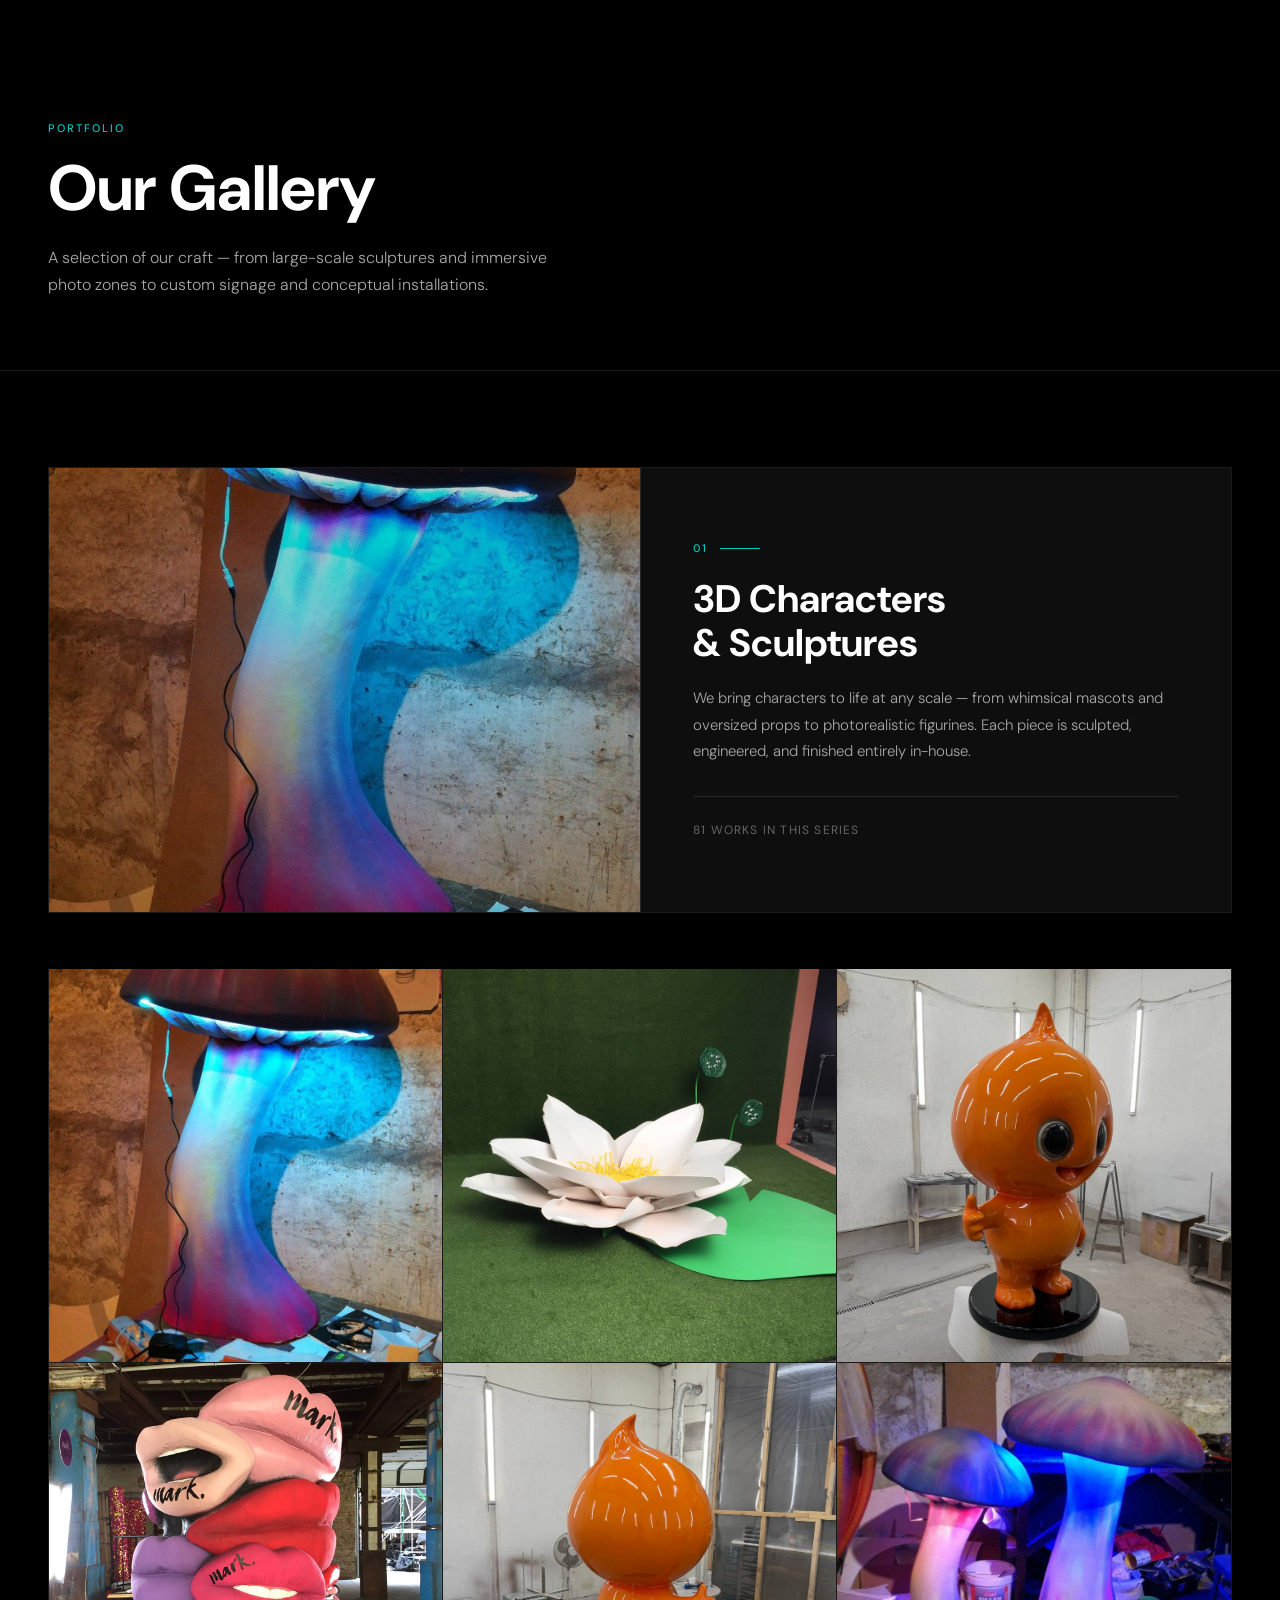
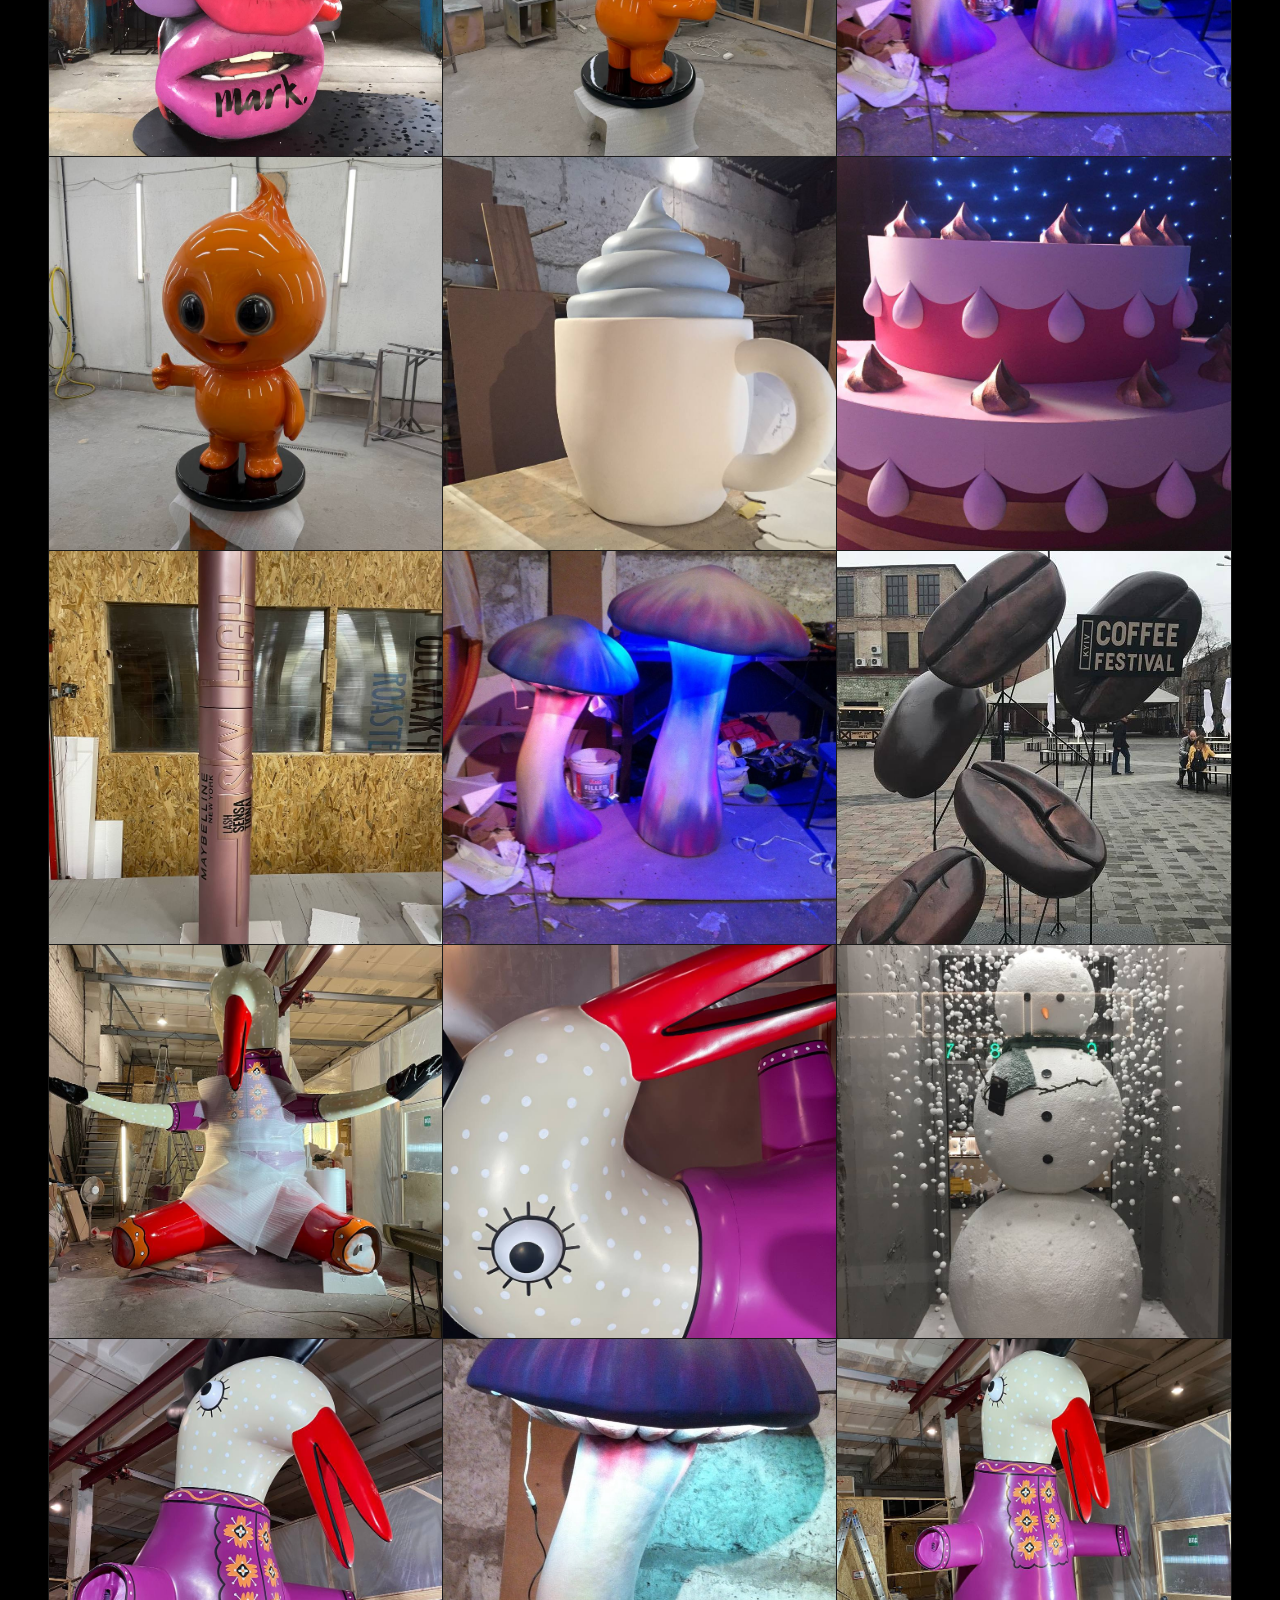
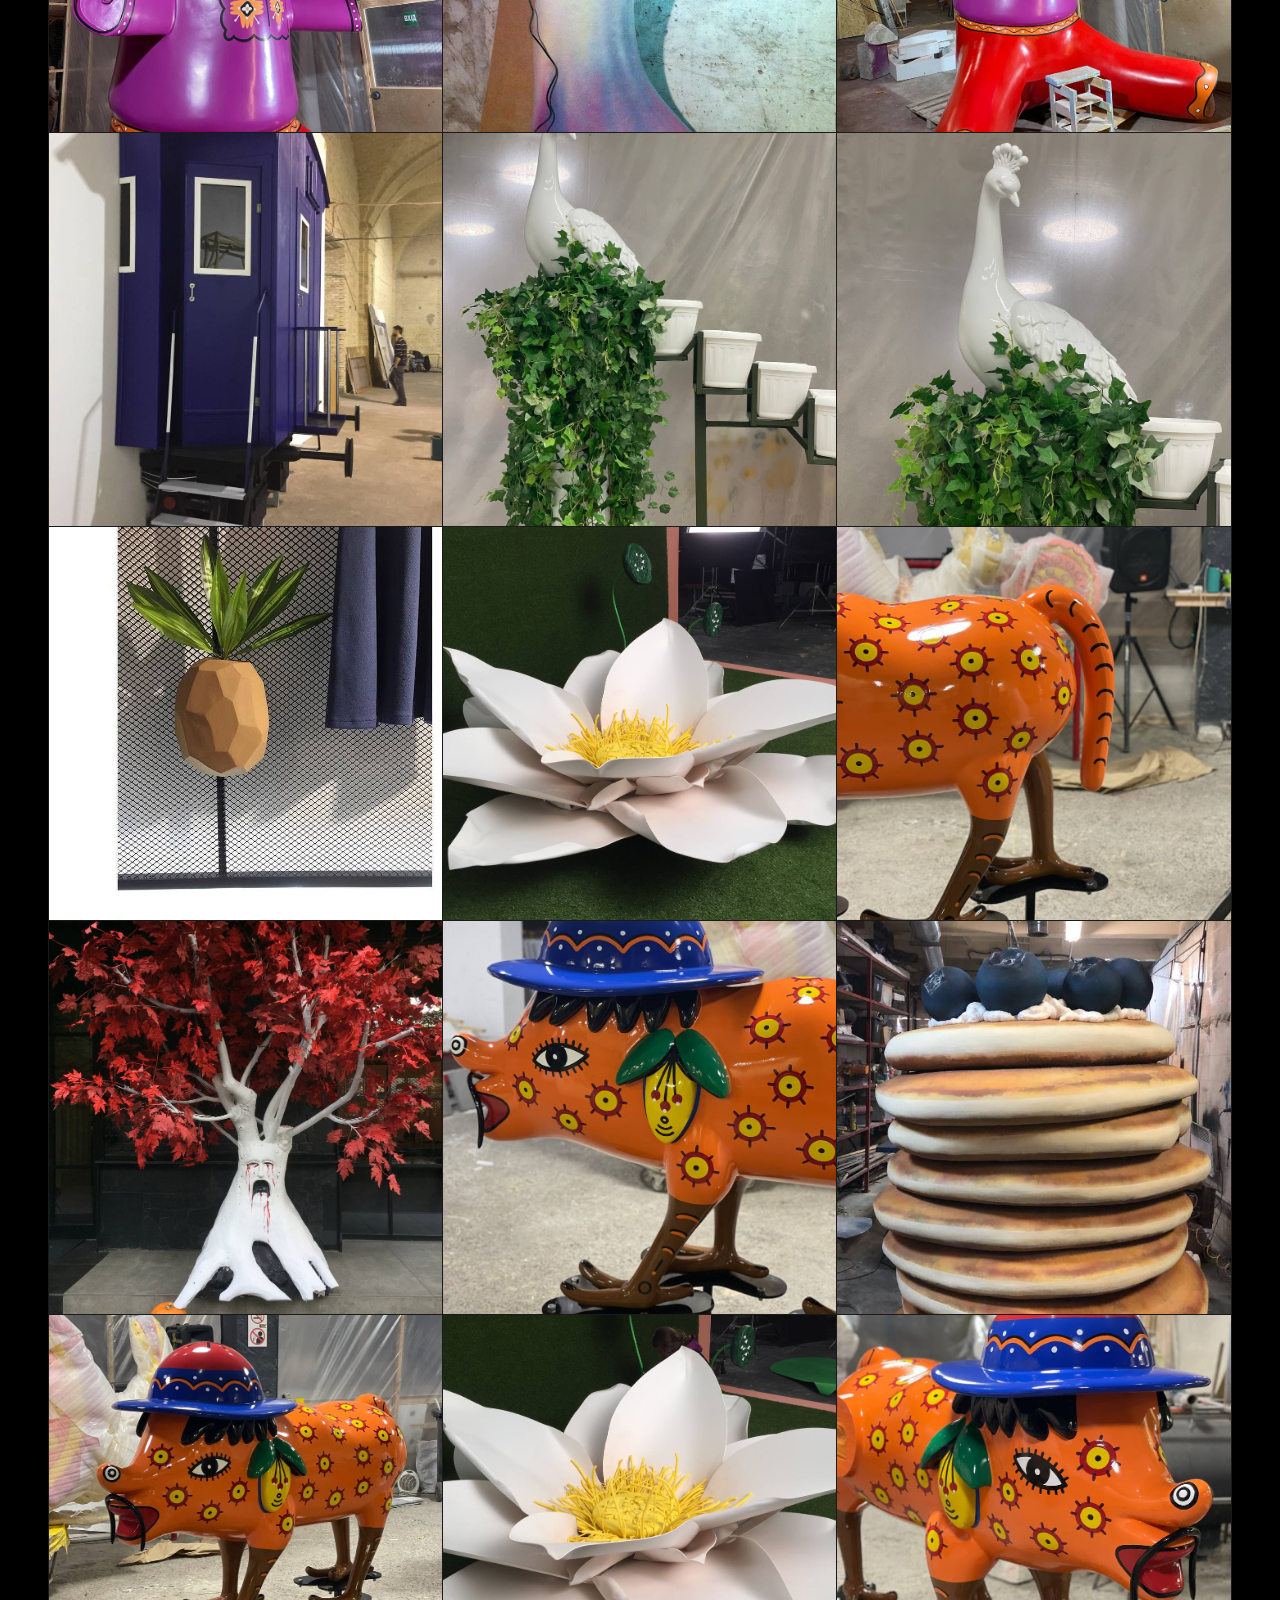
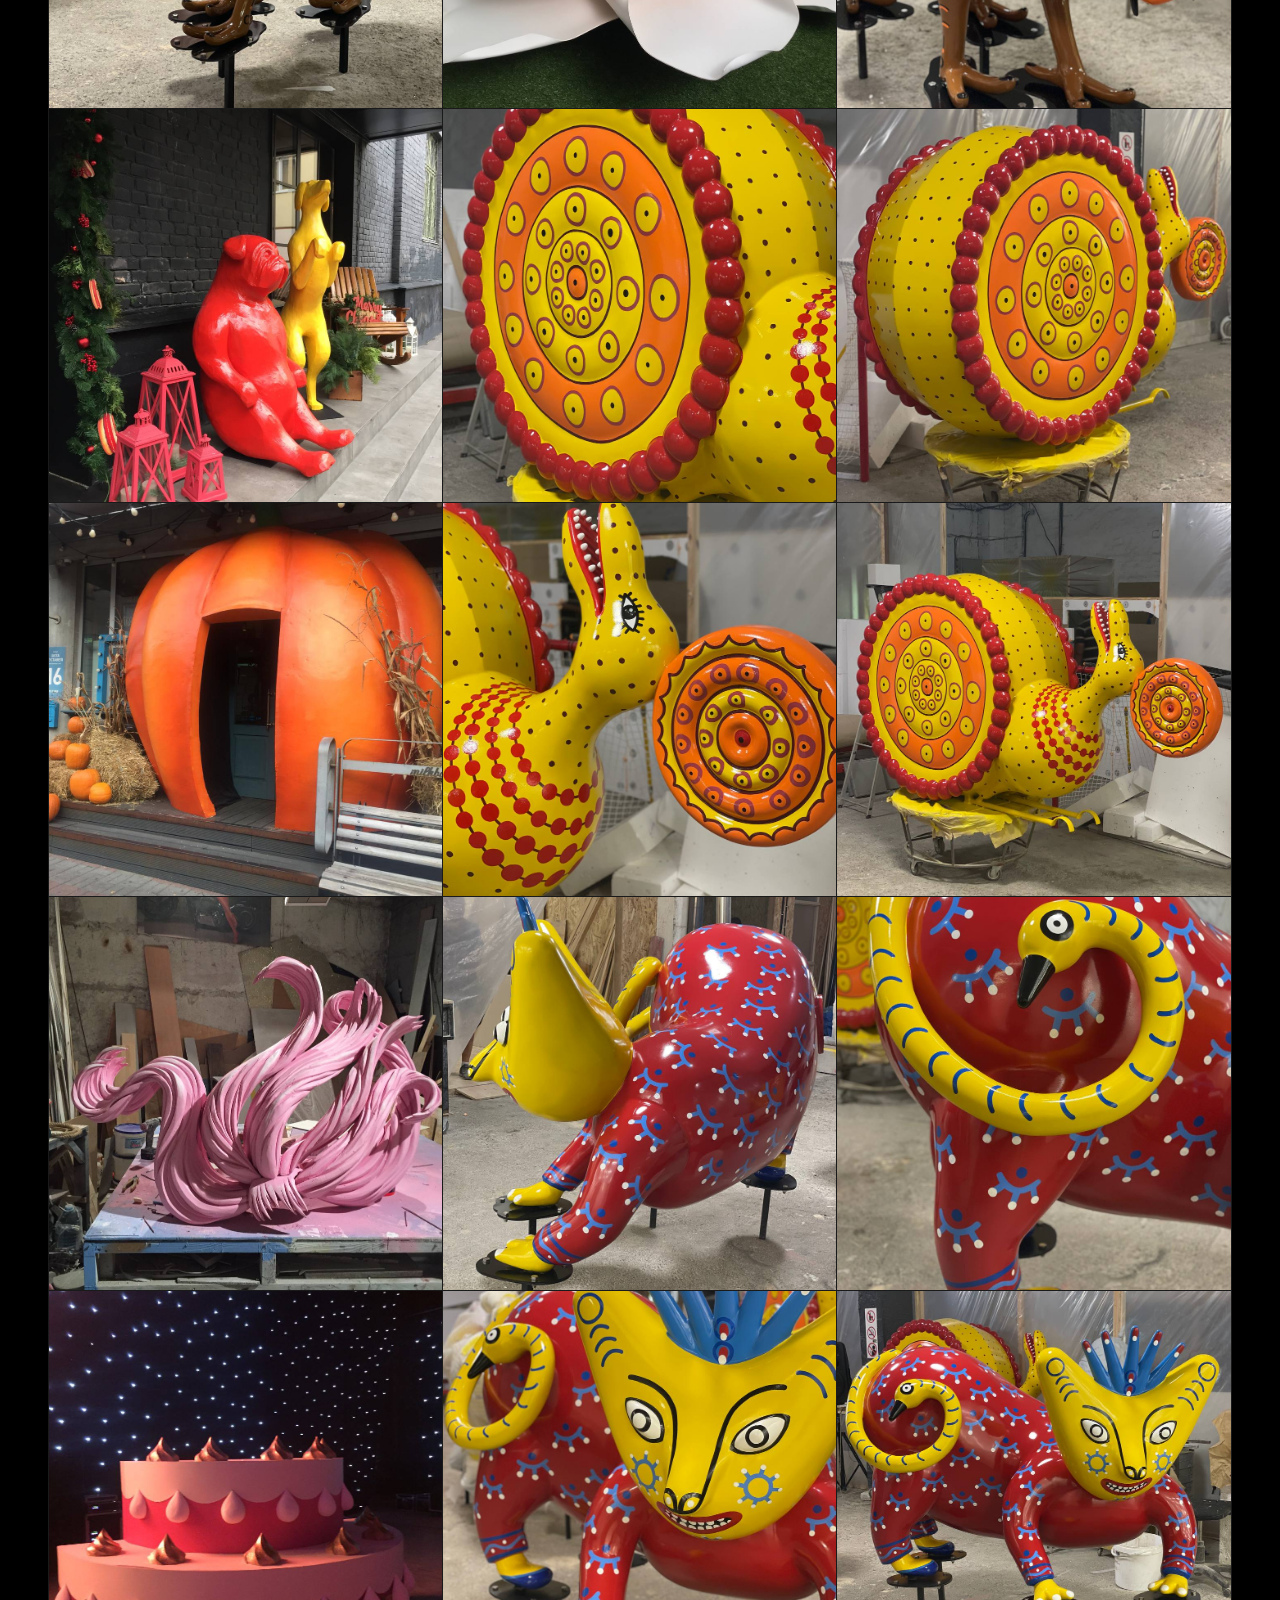
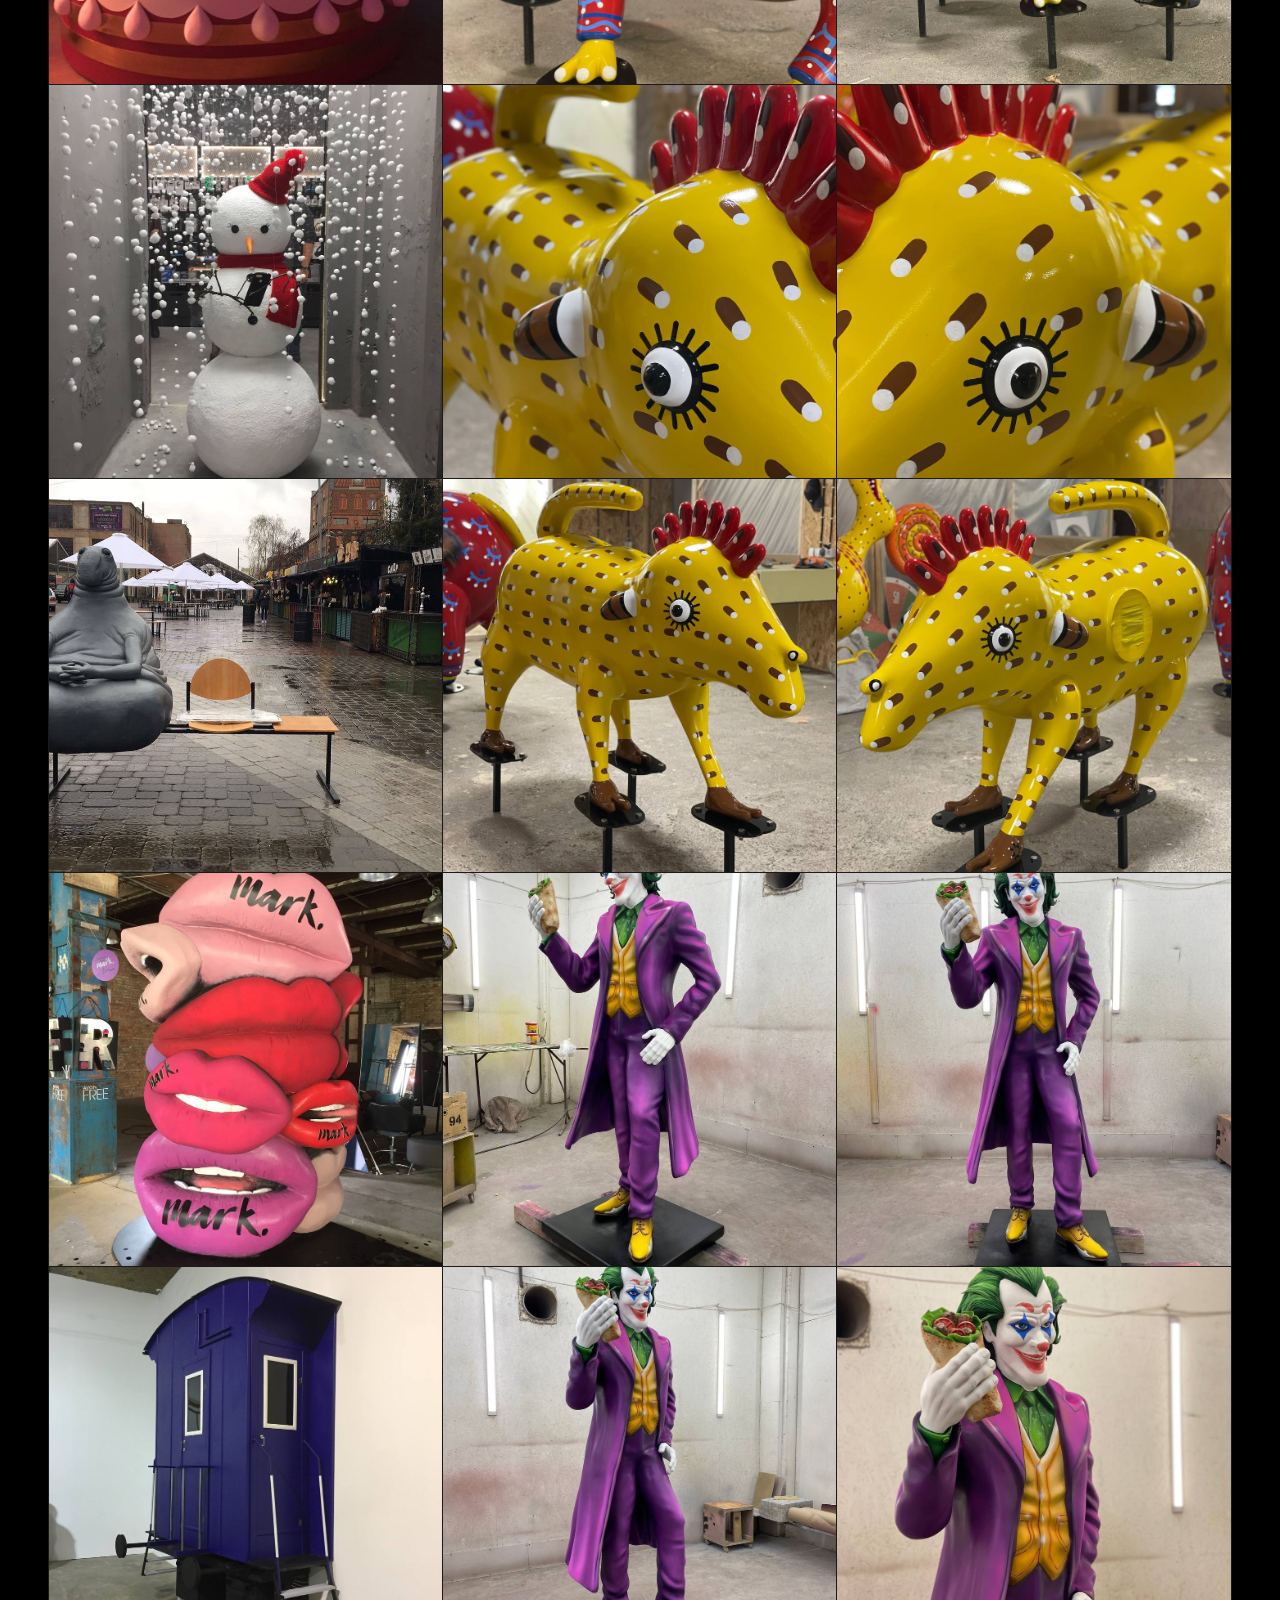
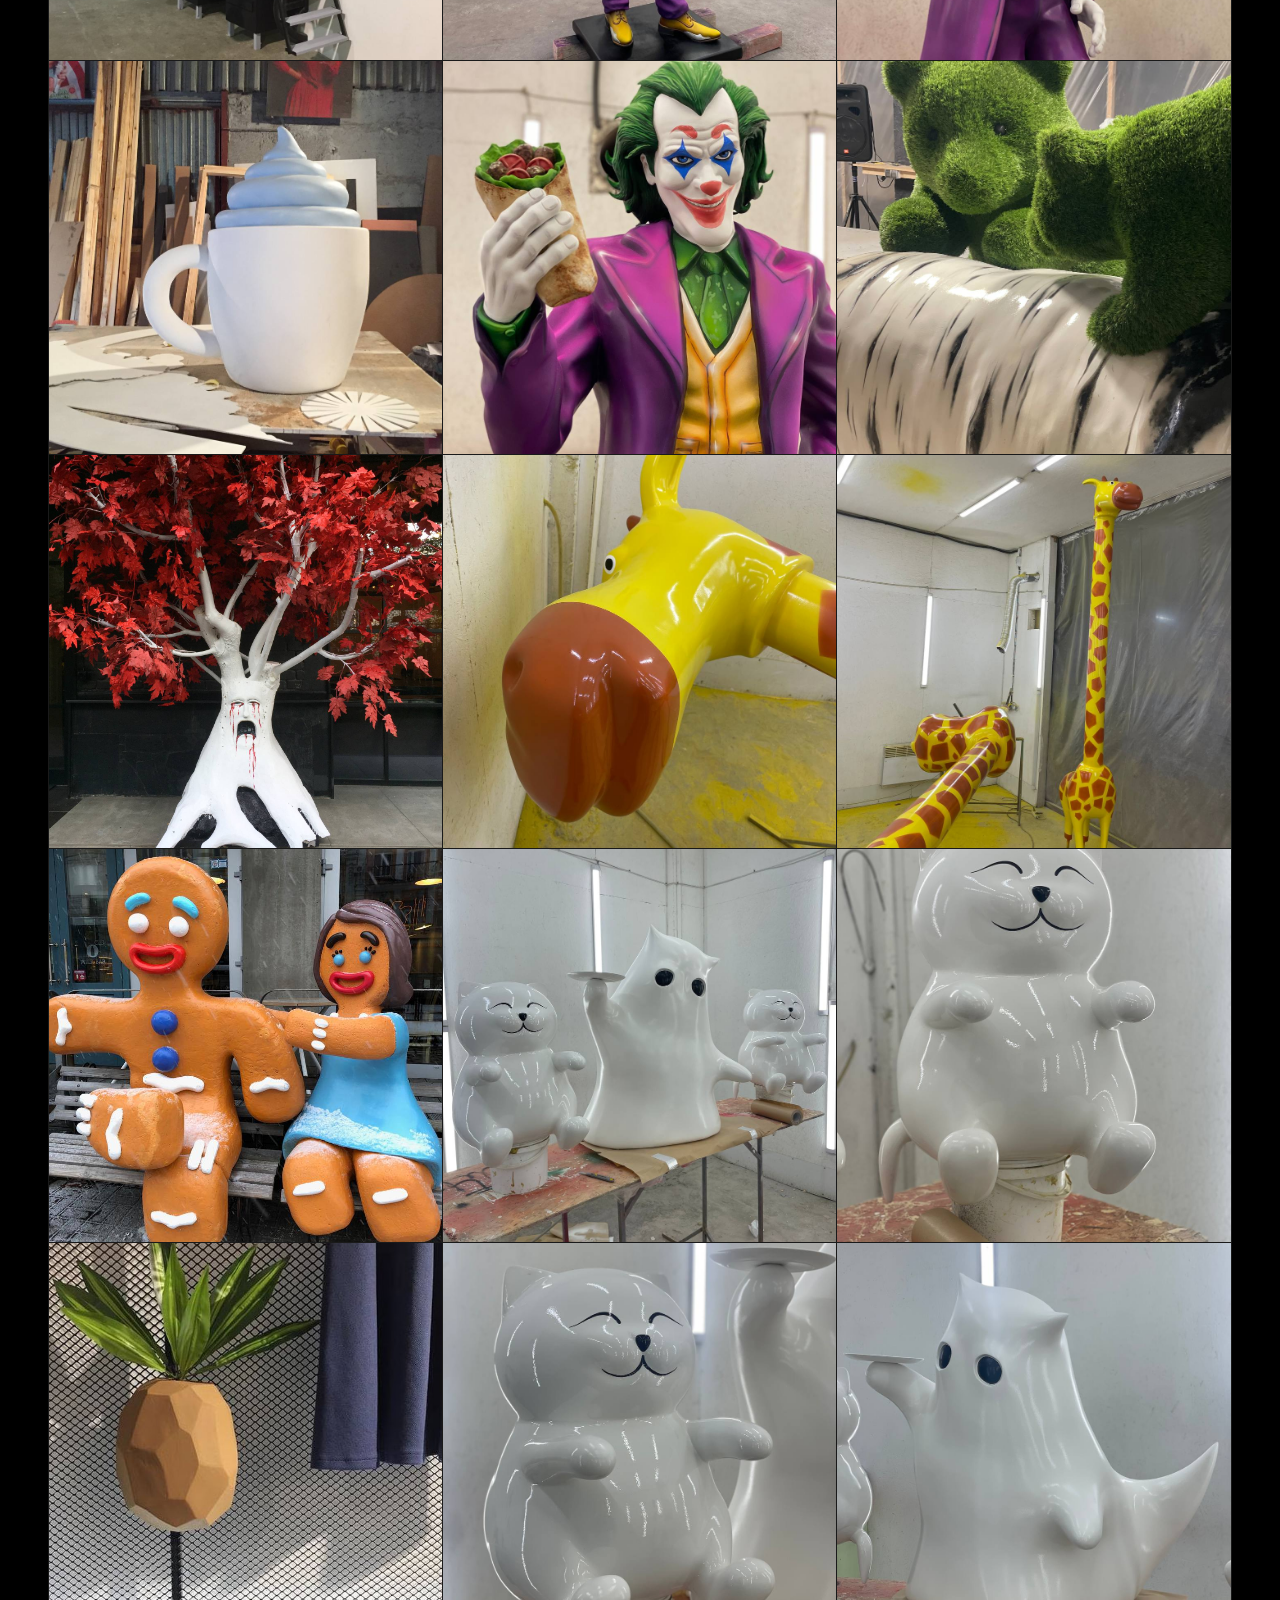
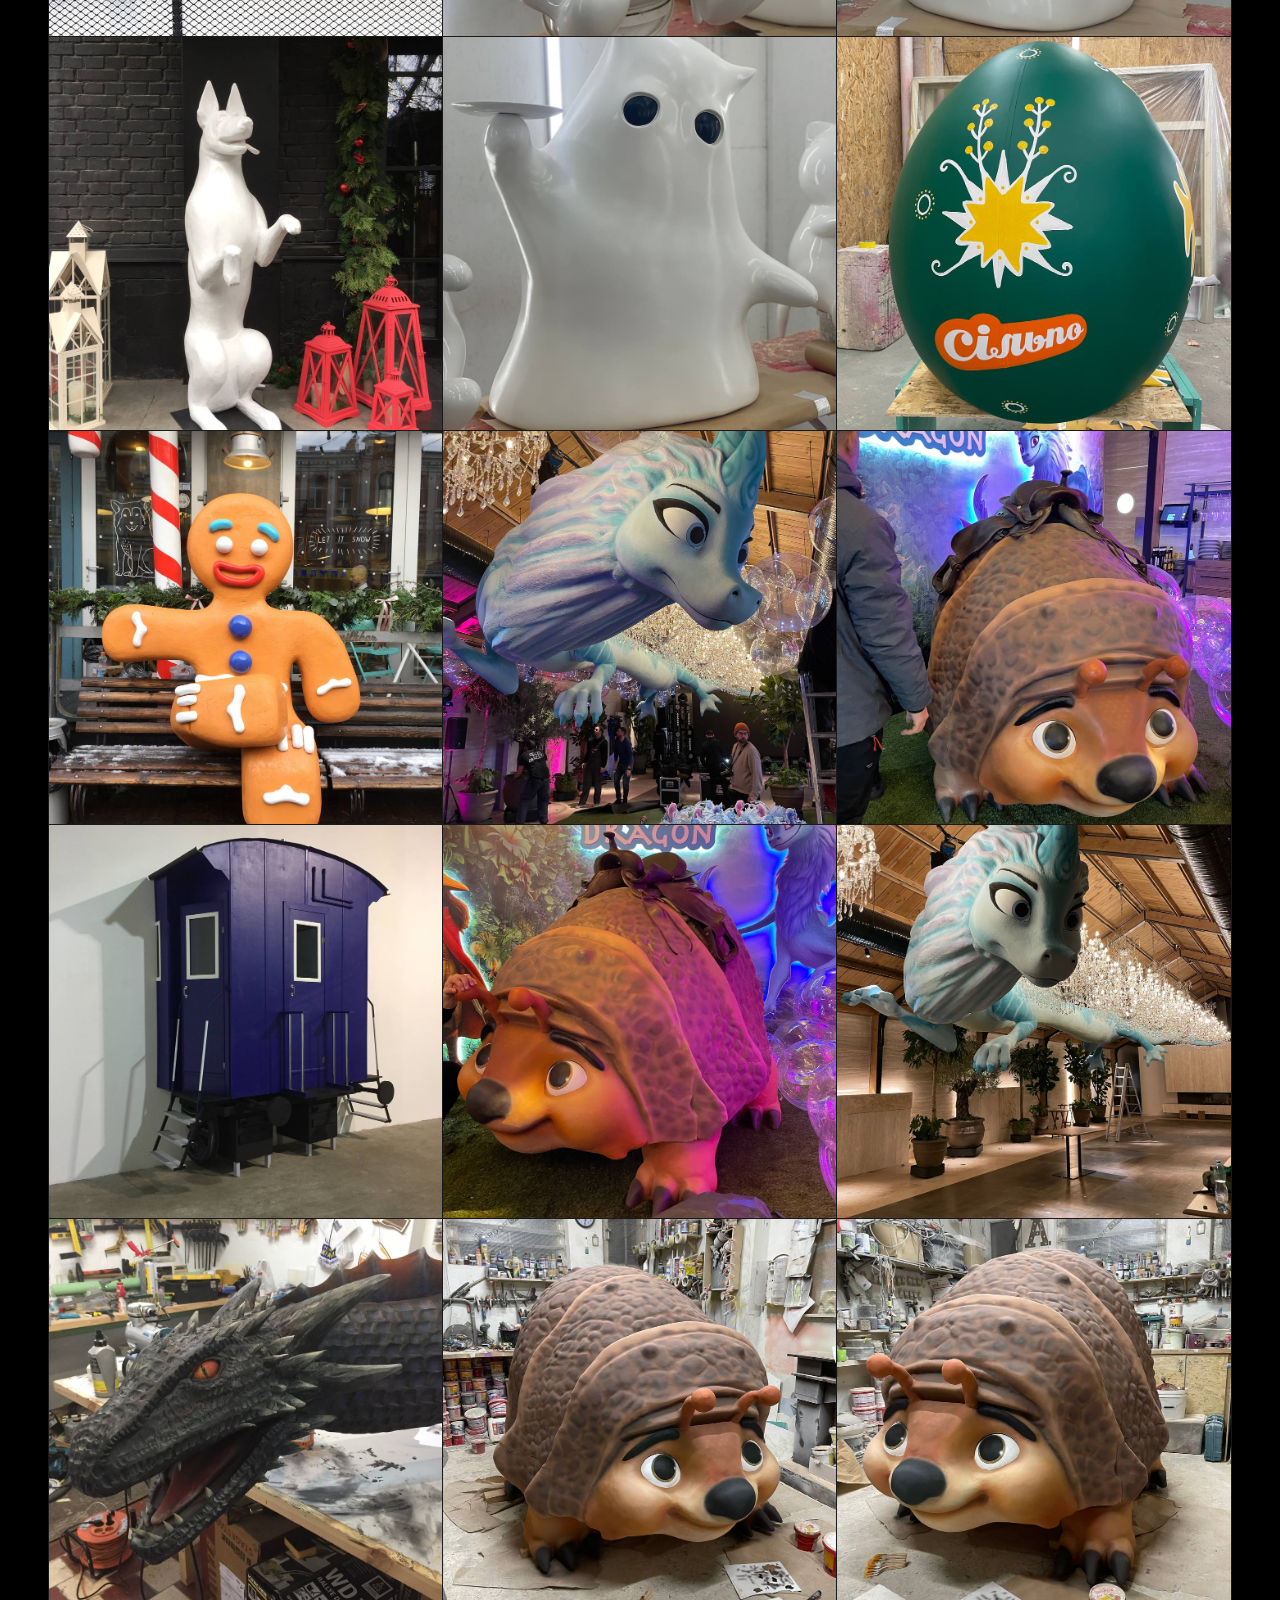
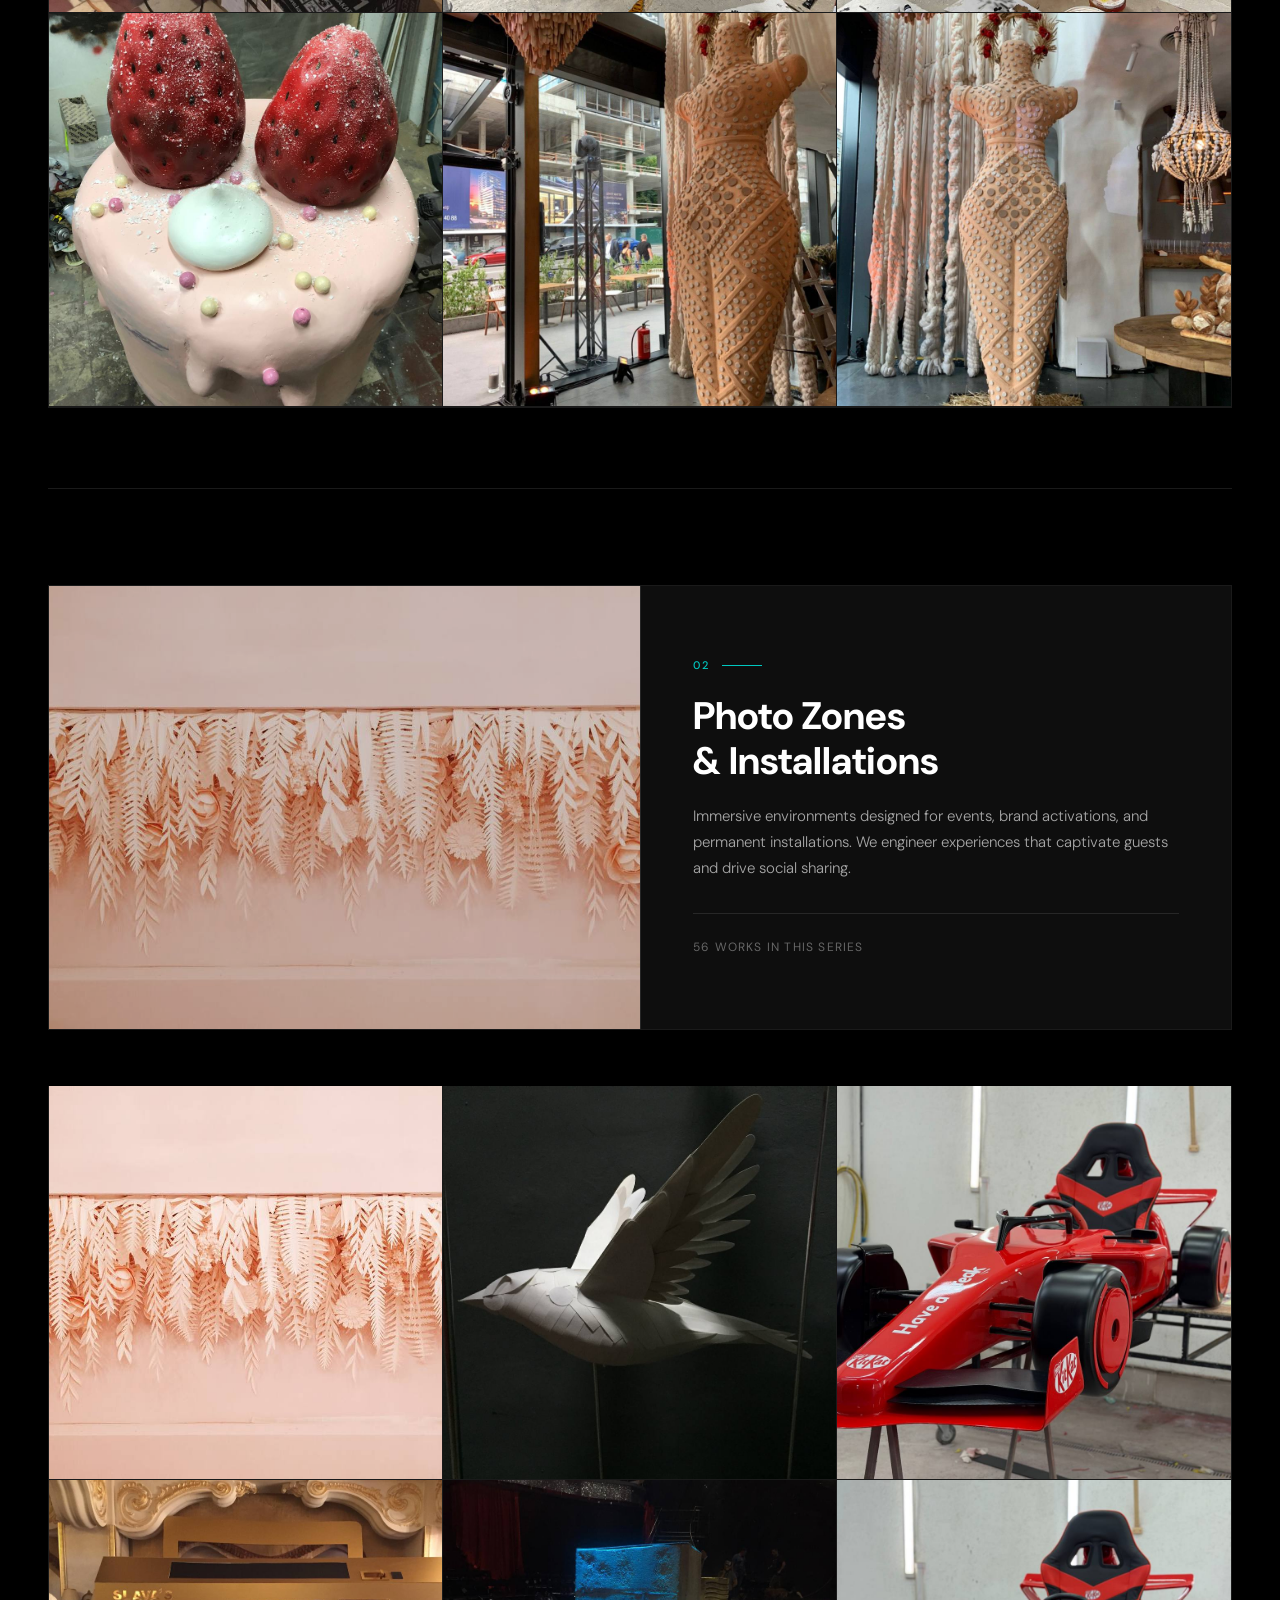
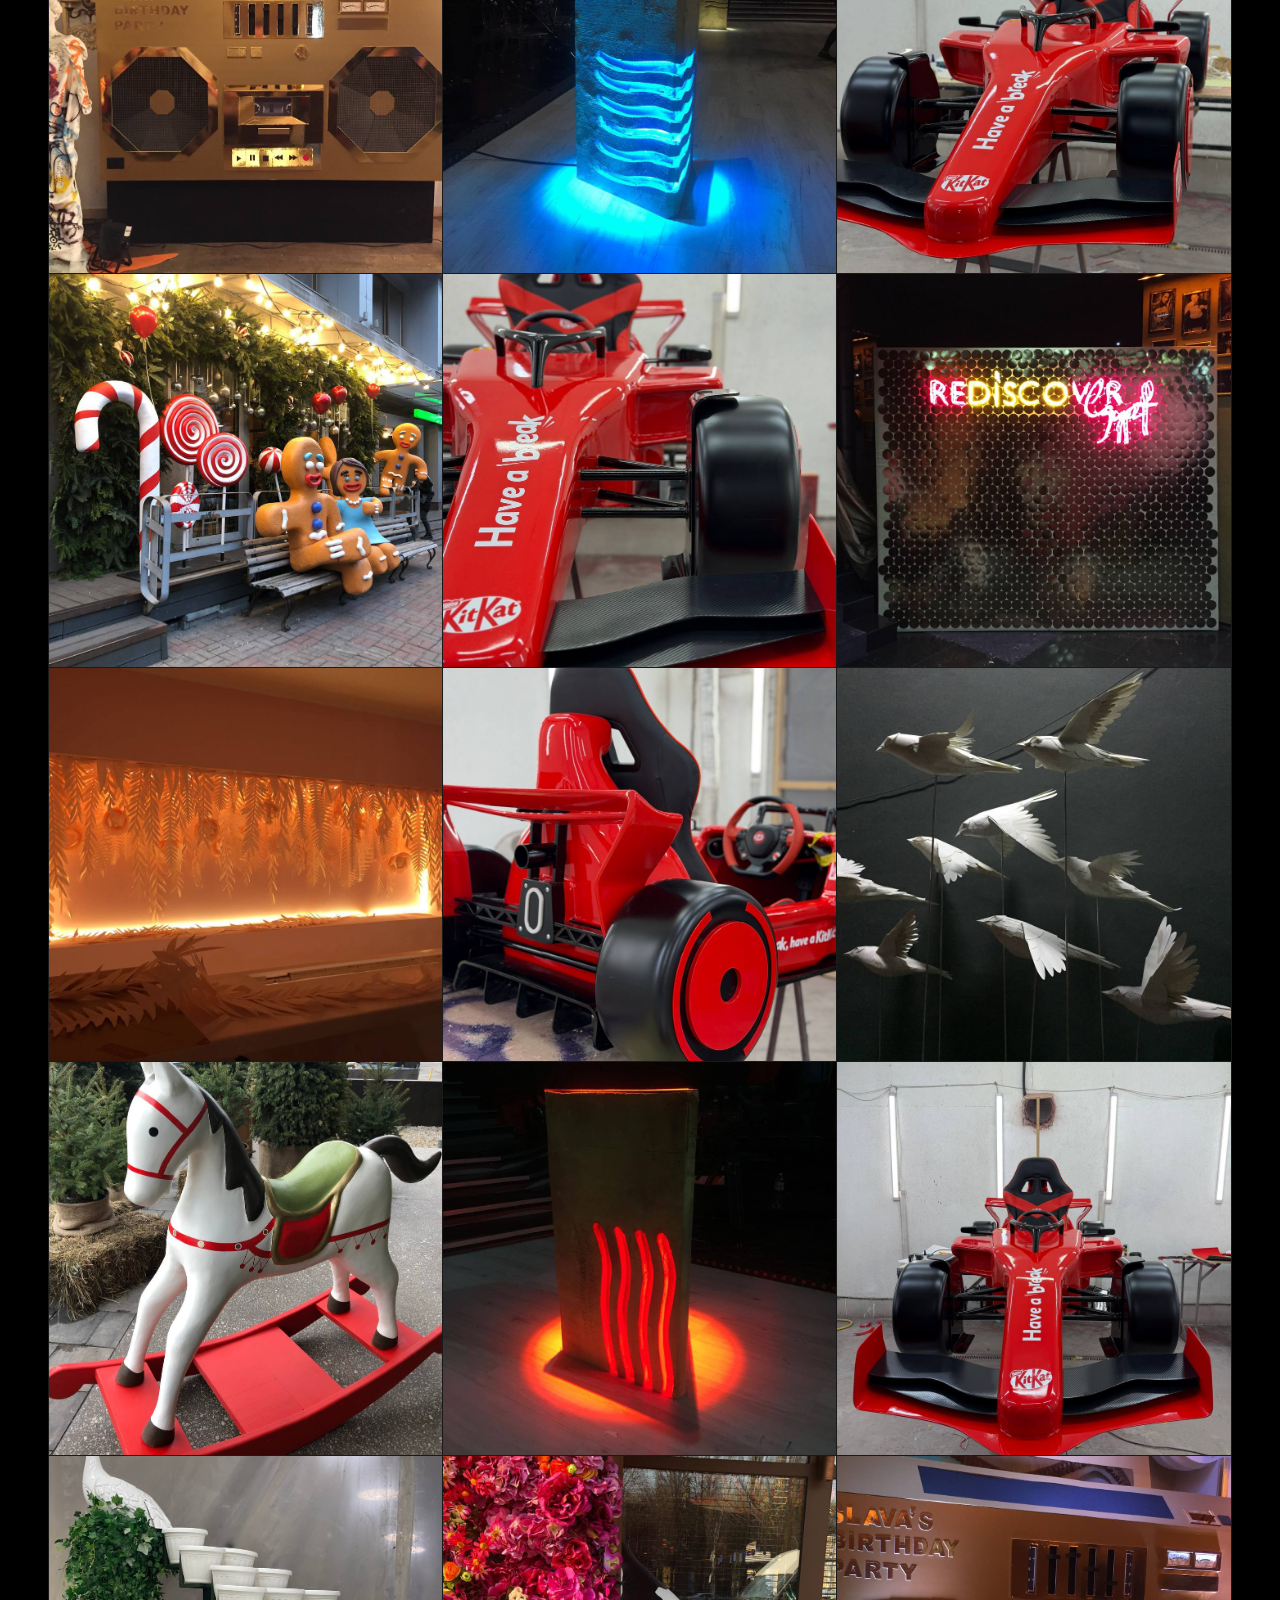
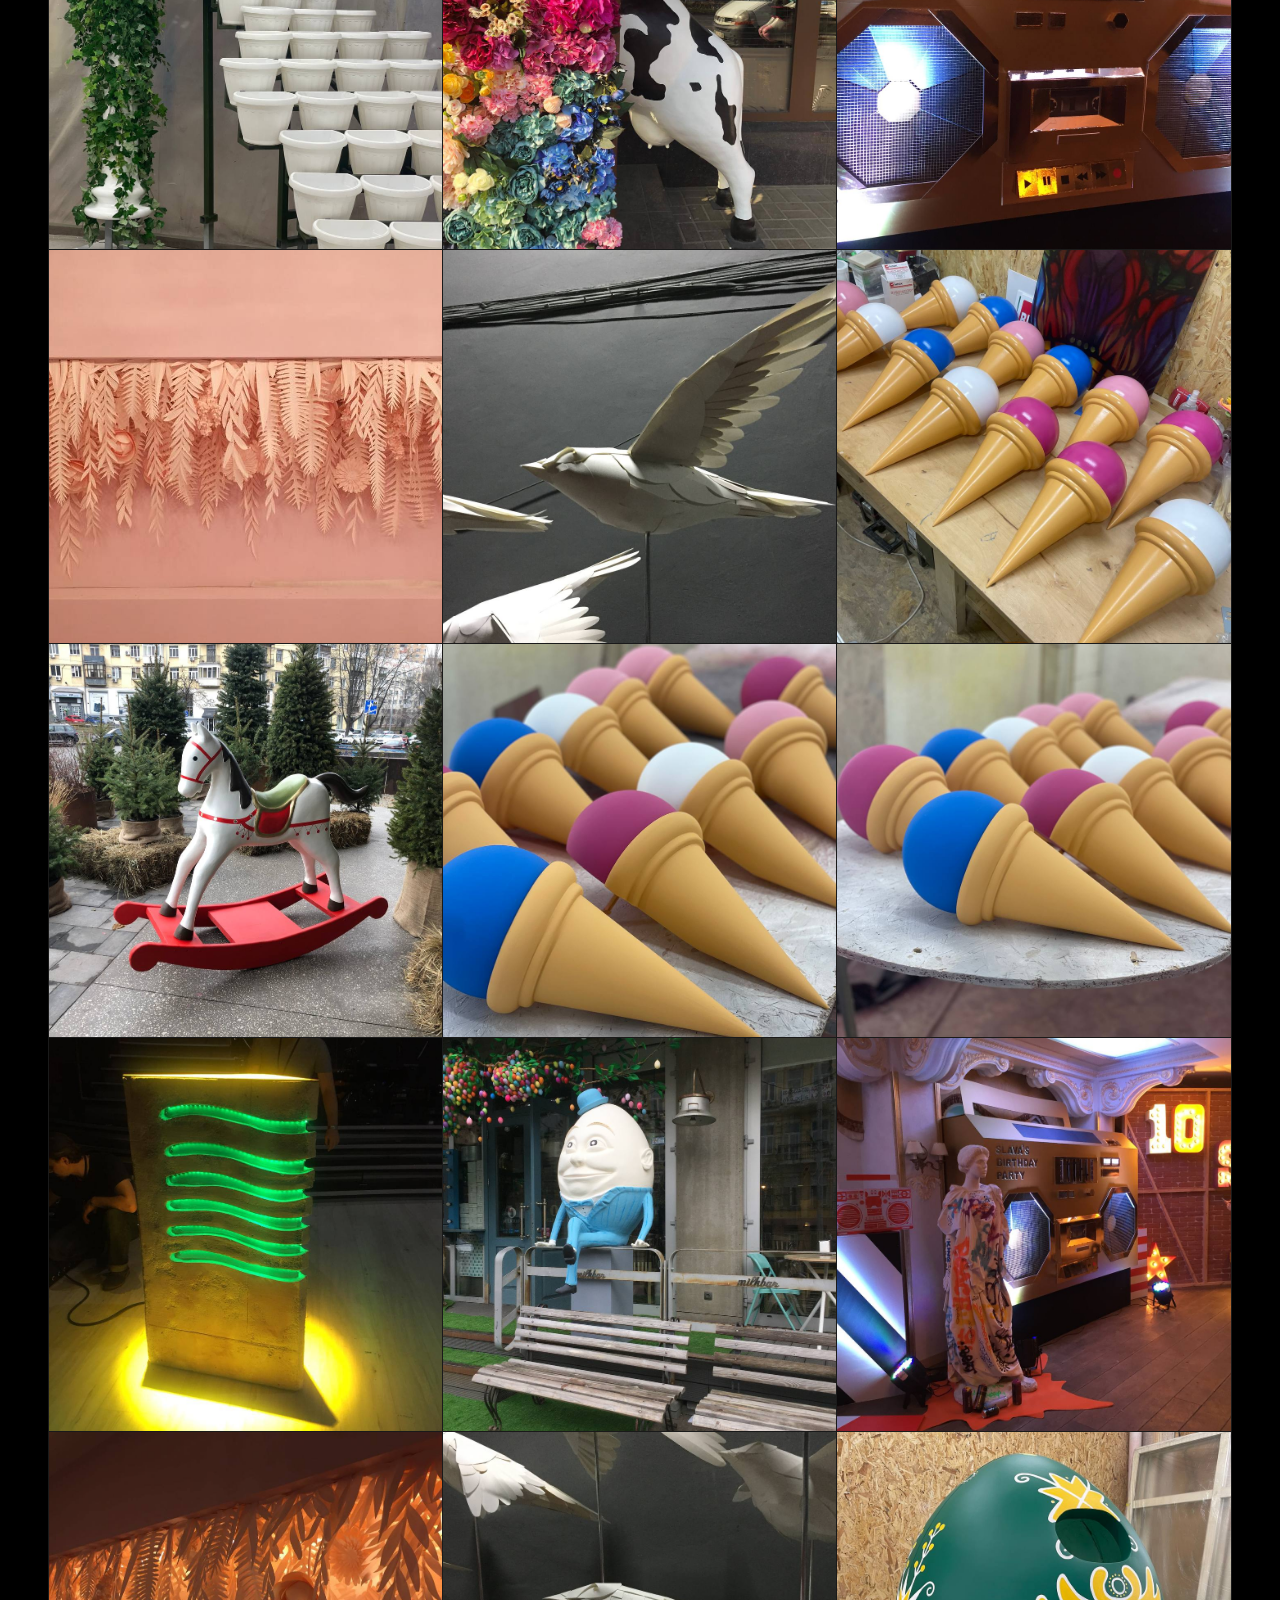
==== commit cfaf2989: "Update gallery with new photos Added 103 new photos across all 3 categories, updated category counts" ====
--- a/index.html
+++ b/index.html
@@ -472,43 +472,91 @@
         <p class="category-number">01</p>
         <h2 class="category-title">3D Characters<br>&amp; Sculptures</h2>
         <p class="category-description">We bring characters to life at any scale — from whimsical mascots and oversized props to photorealistic figurines. Each piece is sculpted, engineered, and finished entirely in-house.</p>
-        <p class="category-count">33 works in this series</p>
+        <p class="category-count">81 works in this series</p>
       </div>
     </div>
     <div class="photo-strip" id="cat-0-strip">
       <div class="photo-strip-item" data-cat="0" data-idx="0"><img src="photos/photo_2026-05-26_17-22-35.jpg" alt="3D Characters 1"><div class="item-zoom"><svg viewBox="0 0 24 24"><circle cx="11" cy="11" r="8"/><line x1="21" y1="21" x2="16.65" y2="16.65"/></svg></div></div>
       <div class="photo-strip-item" data-cat="0" data-idx="1"><img src="photos/photo_2026-05-26_17-22-57.jpg" alt="3D Characters 2"><div class="item-zoom"><svg viewBox="0 0 24 24"><circle cx="11" cy="11" r="8"/><line x1="21" y1="21" x2="16.65" y2="16.65"/></svg></div></div>
-      <div class="photo-strip-item" data-cat="0" data-idx="2"><img src="photos/photo_2026-05-26_17-23-20.jpg" alt="3D Characters 3"><div class="item-zoom"><svg viewBox="0 0 24 24"><circle cx="11" cy="11" r="8"/><line x1="21" y1="21" x2="16.65" y2="16.65"/></svg></div></div>
-      <div class="photo-strip-item" data-cat="0" data-idx="3"><img src="photos/photo_2026-05-26_17-22-37.jpg" alt="3D Characters 4"><div class="item-zoom"><svg viewBox="0 0 24 24"><circle cx="11" cy="11" r="8"/><line x1="21" y1="21" x2="16.65" y2="16.65"/></svg></div></div>
-      <div class="photo-strip-item" data-cat="0" data-idx="4"><img src="photos/photo_2026-05-26_17-23-09.jpg" alt="3D Characters 5"><div class="item-zoom"><svg viewBox="0 0 24 24"><circle cx="11" cy="11" r="8"/><line x1="21" y1="21" x2="16.65" y2="16.65"/></svg></div></div>
-      <div class="photo-strip-item" data-cat="0" data-idx="5"><img src="photos/photo_2026-05-26_17-23-16.jpg" alt="3D Characters 6"><div class="item-zoom"><svg viewBox="0 0 24 24"><circle cx="11" cy="11" r="8"/><line x1="21" y1="21" x2="16.65" y2="16.65"/></svg></div></div>
-      <div class="photo-strip-item" data-cat="0" data-idx="6"><img src="photos/photo_2026-05-26_17-22-40.jpg" alt="3D Characters 7"><div class="item-zoom"><svg viewBox="0 0 24 24"><circle cx="11" cy="11" r="8"/><line x1="21" y1="21" x2="16.65" y2="16.65"/></svg></div></div>
-      <div class="photo-strip-item" data-cat="0" data-idx="7"><img src="photos/photo_2026-05-26_17-23-05.jpg" alt="3D Characters 8"><div class="item-zoom"><svg viewBox="0 0 24 24"><circle cx="11" cy="11" r="8"/><line x1="21" y1="21" x2="16.65" y2="16.65"/></svg></div></div>
-      <div class="photo-strip-item" data-cat="0" data-idx="8"><img src="photos/photo_2026-05-26_17-24-33.jpg" alt="3D Characters 9"><div class="item-zoom"><svg viewBox="0 0 24 24"><circle cx="11" cy="11" r="8"/><line x1="21" y1="21" x2="16.65" y2="16.65"/></svg></div></div>
-      <div class="photo-strip-item" data-cat="0" data-idx="9"><img src="photos/photo_2026-05-26_17-22-41.jpg" alt="3D Characters 10"><div class="item-zoom"><svg viewBox="0 0 24 24"><circle cx="11" cy="11" r="8"/><line x1="21" y1="21" x2="16.65" y2="16.65"/></svg></div></div>
-      <div class="photo-strip-item" data-cat="0" data-idx="10"><img src="photos/photo_2026-05-26_17-24-30.jpg" alt="3D Characters 11"><div class="item-zoom"><svg viewBox="0 0 24 24"><circle cx="11" cy="11" r="8"/><line x1="21" y1="21" x2="16.65" y2="16.65"/></svg></div></div>
-      <div class="photo-strip-item" data-cat="0" data-idx="11"><img src="photos/photo_2026-05-26_17-23-27.jpg" alt="3D Characters 12"><div class="item-zoom"><svg viewBox="0 0 24 24"><circle cx="11" cy="11" r="8"/><line x1="21" y1="21" x2="16.65" y2="16.65"/></svg></div></div>
-      <div class="photo-strip-item" data-cat="0" data-idx="12"><img src="photos/photo_2026-05-26_17-22-58.jpg" alt="3D Characters 13"><div class="item-zoom"><svg viewBox="0 0 24 24"><circle cx="11" cy="11" r="8"/><line x1="21" y1="21" x2="16.65" y2="16.65"/></svg></div></div>
-      <div class="photo-strip-item" data-cat="0" data-idx="13"><img src="photos/photo_2026-05-26_17-23-23.jpg" alt="3D Characters 14"><div class="item-zoom"><svg viewBox="0 0 24 24"><circle cx="11" cy="11" r="8"/><line x1="21" y1="21" x2="16.65" y2="16.65"/></svg></div></div>
-      <div class="photo-strip-item" data-cat="0" data-idx="14"><img src="photos/photo_2026-05-26_17-24-34.jpg" alt="3D Characters 15"><div class="item-zoom"><svg viewBox="0 0 24 24"><circle cx="11" cy="11" r="8"/><line x1="21" y1="21" x2="16.65" y2="16.65"/></svg></div></div>
-      <div class="photo-strip-item" data-cat="0" data-idx="15"><img src="photos/photo_2026-05-26_17-22-58 (2).jpg" alt="3D Characters 16"><div class="item-zoom"><svg viewBox="0 0 24 24"><circle cx="11" cy="11" r="8"/><line x1="21" y1="21" x2="16.65" y2="16.65"/></svg></div></div>
-      <div class="photo-strip-item" data-cat="0" data-idx="16"><img src="photos/photo_2026-05-26_17-23-25.jpg" alt="3D Characters 17"><div class="item-zoom"><svg viewBox="0 0 24 24"><circle cx="11" cy="11" r="8"/><line x1="21" y1="21" x2="16.65" y2="16.65"/></svg></div></div>
-      <div class="photo-strip-item" data-cat="0" data-idx="17"><img src="photos/photo_2026-05-26_17-24-27 (2).jpg" alt="3D Characters 18"><div class="item-zoom"><svg viewBox="0 0 24 24"><circle cx="11" cy="11" r="8"/><line x1="21" y1="21" x2="16.65" y2="16.65"/></svg></div></div>
-      <div class="photo-strip-item" data-cat="0" data-idx="18"><img src="photos/photo_2026-05-26_17-23-03.jpg" alt="3D Characters 19"><div class="item-zoom"><svg viewBox="0 0 24 24"><circle cx="11" cy="11" r="8"/><line x1="21" y1="21" x2="16.65" y2="16.65"/></svg></div></div>
-      <div class="photo-strip-item" data-cat="0" data-idx="19"><img src="photos/photo_2026-05-26_17-23-17.jpg" alt="3D Characters 20"><div class="item-zoom"><svg viewBox="0 0 24 24"><circle cx="11" cy="11" r="8"/><line x1="21" y1="21" x2="16.65" y2="16.65"/></svg></div></div>
-      <div class="photo-strip-item" data-cat="0" data-idx="20"><img src="photos/photo_2026-05-26_17-24-33 (2).jpg" alt="3D Characters 21"><div class="item-zoom"><svg viewBox="0 0 24 24"><circle cx="11" cy="11" r="8"/><line x1="21" y1="21" x2="16.65" y2="16.65"/></svg></div></div>
-      <div class="photo-strip-item" data-cat="0" data-idx="21"><img src="photos/photo_2026-05-26_17-23-06.jpg" alt="3D Characters 22"><div class="item-zoom"><svg viewBox="0 0 24 24"><circle cx="11" cy="11" r="8"/><line x1="21" y1="21" x2="16.65" y2="16.65"/></svg></div></div>
-      <div class="photo-strip-item" data-cat="0" data-idx="22"><img src="photos/photo_2026-05-26_17-23-21.jpg" alt="3D Characters 23"><div class="item-zoom"><svg viewBox="0 0 24 24"><circle cx="11" cy="11" r="8"/><line x1="21" y1="21" x2="16.65" y2="16.65"/></svg></div></div>
-      <div class="photo-strip-item" data-cat="0" data-idx="23"><img src="photos/photo_2026-05-26_17-24-31.jpg" alt="3D Characters 24"><div class="item-zoom"><svg viewBox="0 0 24 24"><circle cx="11" cy="11" r="8"/><line x1="21" y1="21" x2="16.65" y2="16.65"/></svg></div></div>
-      <div class="photo-strip-item" data-cat="0" data-idx="24"><img src="photos/photo_2026-05-26_17-23-10.jpg" alt="3D Characters 25"><div class="item-zoom"><svg viewBox="0 0 24 24"><circle cx="11" cy="11" r="8"/><line x1="21" y1="21" x2="16.65" y2="16.65"/></svg></div></div>
-      <div class="photo-strip-item" data-cat="0" data-idx="25"><img src="photos/photo_2026-05-26_17-23-22.jpg" alt="3D Characters 26"><div class="item-zoom"><svg viewBox="0 0 24 24"><circle cx="11" cy="11" r="8"/><line x1="21" y1="21" x2="16.65" y2="16.65"/></svg></div></div>
-      <div class="photo-strip-item" data-cat="0" data-idx="26"><img src="photos/photo_2026-05-26_17-24-34 (2).jpg" alt="3D Characters 27"><div class="item-zoom"><svg viewBox="0 0 24 24"><circle cx="11" cy="11" r="8"/><line x1="21" y1="21" x2="16.65" y2="16.65"/></svg></div></div>
-      <div class="photo-strip-item" data-cat="0" data-idx="27"><img src="photos/photo_2026-05-26_17-24-12.jpg" alt="3D Characters 28"><div class="item-zoom"><svg viewBox="0 0 24 24"><circle cx="11" cy="11" r="8"/><line x1="21" y1="21" x2="16.65" y2="16.65"/></svg></div></div>
-      <div class="photo-strip-item" data-cat="0" data-idx="28"><img src="photos/photo_2026-05-26_17-23-26.jpg" alt="3D Characters 29"><div class="item-zoom"><svg viewBox="0 0 24 24"><circle cx="11" cy="11" r="8"/><line x1="21" y1="21" x2="16.65" y2="16.65"/></svg></div></div>
-      <div class="photo-strip-item" data-cat="0" data-idx="29"><img src="photos/photo_2026-05-26_17-24-24.jpg" alt="3D Characters 30"><div class="item-zoom"><svg viewBox="0 0 24 24"><circle cx="11" cy="11" r="8"/><line x1="21" y1="21" x2="16.65" y2="16.65"/></svg></div></div>
-      <div class="photo-strip-item" data-cat="0" data-idx="30"><img src="photos/photo_2026-05-26_17-24-32.jpg" alt="3D Characters 31"><div class="item-zoom"><svg viewBox="0 0 24 24"><circle cx="11" cy="11" r="8"/><line x1="21" y1="21" x2="16.65" y2="16.65"/></svg></div></div>
-      <div class="photo-strip-item" data-cat="0" data-idx="31"><img src="photos/photo_2026-05-26_17-24-29.jpg" alt="3D Characters 32"><div class="item-zoom"><svg viewBox="0 0 24 24"><circle cx="11" cy="11" r="8"/><line x1="21" y1="21" x2="16.65" y2="16.65"/></svg></div></div>
-      <div class="photo-strip-item" data-cat="0" data-idx="32"><img src="photos/photo_2026-05-26_17-24-47.jpg" alt="3D Characters 33"><div class="item-zoom"><svg viewBox="0 0 24 24"><circle cx="11" cy="11" r="8"/><line x1="21" y1="21" x2="16.65" y2="16.65"/></svg></div></div>
+      <div class="photo-strip-item" data-cat="0" data-idx="2"><img src="photos/photo_2026-05-27_10-02-19.jpg" alt="3D Characters 3"><div class="item-zoom"><svg viewBox="0 0 24 24"><circle cx="11" cy="11" r="8"/><line x1="21" y1="21" x2="16.65" y2="16.65"/></svg></div></div>
+      <div class="photo-strip-item" data-cat="0" data-idx="3"><img src="photos/photo_2026-05-26_17-23-20.jpg" alt="3D Characters 4"><div class="item-zoom"><svg viewBox="0 0 24 24"><circle cx="11" cy="11" r="8"/><line x1="21" y1="21" x2="16.65" y2="16.65"/></svg></div></div>
+      <div class="photo-strip-item" data-cat="0" data-idx="4"><img src="photos/photo_2026-05-27_10-02-18.jpg" alt="3D Characters 5"><div class="item-zoom"><svg viewBox="0 0 24 24"><circle cx="11" cy="11" r="8"/><line x1="21" y1="21" x2="16.65" y2="16.65"/></svg></div></div>
+      <div class="photo-strip-item" data-cat="0" data-idx="5"><img src="photos/photo_2026-05-26_17-22-37.jpg" alt="3D Characters 6"><div class="item-zoom"><svg viewBox="0 0 24 24"><circle cx="11" cy="11" r="8"/><line x1="21" y1="21" x2="16.65" y2="16.65"/></svg></div></div>
+      <div class="photo-strip-item" data-cat="0" data-idx="6"><img src="photos/photo_2026-05-27_10-02-17 (2).jpg" alt="3D Characters 7"><div class="item-zoom"><svg viewBox="0 0 24 24"><circle cx="11" cy="11" r="8"/><line x1="21" y1="21" x2="16.65" y2="16.65"/></svg></div></div>
+      <div class="photo-strip-item" data-cat="0" data-idx="7"><img src="photos/photo_2026-05-26_17-23-09.jpg" alt="3D Characters 8"><div class="item-zoom"><svg viewBox="0 0 24 24"><circle cx="11" cy="11" r="8"/><line x1="21" y1="21" x2="16.65" y2="16.65"/></svg></div></div>
+      <div class="photo-strip-item" data-cat="0" data-idx="8"><img src="photos/photo_2026-05-26_17-23-16.jpg" alt="3D Characters 9"><div class="item-zoom"><svg viewBox="0 0 24 24"><circle cx="11" cy="11" r="8"/><line x1="21" y1="21" x2="16.65" y2="16.65"/></svg></div></div>
+      <div class="photo-strip-item" data-cat="0" data-idx="9"><img src="photos/photo_2026-05-27_10-02-13.jpg" alt="3D Characters 10"><div class="item-zoom"><svg viewBox="0 0 24 24"><circle cx="11" cy="11" r="8"/><line x1="21" y1="21" x2="16.65" y2="16.65"/></svg></div></div>
+      <div class="photo-strip-item" data-cat="0" data-idx="10"><img src="photos/photo_2026-05-26_17-22-40.jpg" alt="3D Characters 11"><div class="item-zoom"><svg viewBox="0 0 24 24"><circle cx="11" cy="11" r="8"/><line x1="21" y1="21" x2="16.65" y2="16.65"/></svg></div></div>
+      <div class="photo-strip-item" data-cat="0" data-idx="11"><img src="photos/photo_2026-05-26_17-23-05.jpg" alt="3D Characters 12"><div class="item-zoom"><svg viewBox="0 0 24 24"><circle cx="11" cy="11" r="8"/><line x1="21" y1="21" x2="16.65" y2="16.65"/></svg></div></div>
+      <div class="photo-strip-item" data-cat="0" data-idx="12"><img src="photos/photo_2026-05-27_10-02-12.jpg" alt="3D Characters 13"><div class="item-zoom"><svg viewBox="0 0 24 24"><circle cx="11" cy="11" r="8"/><line x1="21" y1="21" x2="16.65" y2="16.65"/></svg></div></div>
+      <div class="photo-strip-item" data-cat="0" data-idx="13"><img src="photos/photo_2026-05-27_10-02-11.jpg" alt="3D Characters 14"><div class="item-zoom"><svg viewBox="0 0 24 24"><circle cx="11" cy="11" r="8"/><line x1="21" y1="21" x2="16.65" y2="16.65"/></svg></div></div>
+      <div class="photo-strip-item" data-cat="0" data-idx="14"><img src="photos/photo_2026-05-26_17-24-33.jpg" alt="3D Characters 15"><div class="item-zoom"><svg viewBox="0 0 24 24"><circle cx="11" cy="11" r="8"/><line x1="21" y1="21" x2="16.65" y2="16.65"/></svg></div></div>
+      <div class="photo-strip-item" data-cat="0" data-idx="15"><img src="photos/photo_2026-05-27_10-02-09.jpg" alt="3D Characters 16"><div class="item-zoom"><svg viewBox="0 0 24 24"><circle cx="11" cy="11" r="8"/><line x1="21" y1="21" x2="16.65" y2="16.65"/></svg></div></div>
+      <div class="photo-strip-item" data-cat="0" data-idx="16"><img src="photos/photo_2026-05-26_17-22-41.jpg" alt="3D Characters 17"><div class="item-zoom"><svg viewBox="0 0 24 24"><circle cx="11" cy="11" r="8"/><line x1="21" y1="21" x2="16.65" y2="16.65"/></svg></div></div>
+      <div class="photo-strip-item" data-cat="0" data-idx="17"><img src="photos/photo_2026-05-27_10-02-08.jpg" alt="3D Characters 18"><div class="item-zoom"><svg viewBox="0 0 24 24"><circle cx="11" cy="11" r="8"/><line x1="21" y1="21" x2="16.65" y2="16.65"/></svg></div></div>
+      <div class="photo-strip-item" data-cat="0" data-idx="18"><img src="photos/photo_2026-05-26_17-24-30.jpg" alt="3D Characters 19"><div class="item-zoom"><svg viewBox="0 0 24 24"><circle cx="11" cy="11" r="8"/><line x1="21" y1="21" x2="16.65" y2="16.65"/></svg></div></div>
+      <div class="photo-strip-item" data-cat="0" data-idx="19"><img src="photos/photo_2026-05-27_10-02-06.jpg" alt="3D Characters 20"><div class="item-zoom"><svg viewBox="0 0 24 24"><circle cx="11" cy="11" r="8"/><line x1="21" y1="21" x2="16.65" y2="16.65"/></svg></div></div>
+      <div class="photo-strip-item" data-cat="0" data-idx="20"><img src="photos/photo_2026-05-27_10-02-05 (2).jpg" alt="3D Characters 21"><div class="item-zoom"><svg viewBox="0 0 24 24"><circle cx="11" cy="11" r="8"/><line x1="21" y1="21" x2="16.65" y2="16.65"/></svg></div></div>
+      <div class="photo-strip-item" data-cat="0" data-idx="21"><img src="photos/photo_2026-05-26_17-23-27.jpg" alt="3D Characters 22"><div class="item-zoom"><svg viewBox="0 0 24 24"><circle cx="11" cy="11" r="8"/><line x1="21" y1="21" x2="16.65" y2="16.65"/></svg></div></div>
+      <div class="photo-strip-item" data-cat="0" data-idx="22"><img src="photos/photo_2026-05-26_17-22-58.jpg" alt="3D Characters 23"><div class="item-zoom"><svg viewBox="0 0 24 24"><circle cx="11" cy="11" r="8"/><line x1="21" y1="21" x2="16.65" y2="16.65"/></svg></div></div>
+      <div class="photo-strip-item" data-cat="0" data-idx="23"><img src="photos/photo_2026-05-27_10-02-03.jpg" alt="3D Characters 24"><div class="item-zoom"><svg viewBox="0 0 24 24"><circle cx="11" cy="11" r="8"/><line x1="21" y1="21" x2="16.65" y2="16.65"/></svg></div></div>
+      <div class="photo-strip-item" data-cat="0" data-idx="24"><img src="photos/photo_2026-05-26_17-23-23.jpg" alt="3D Characters 25"><div class="item-zoom"><svg viewBox="0 0 24 24"><circle cx="11" cy="11" r="8"/><line x1="21" y1="21" x2="16.65" y2="16.65"/></svg></div></div>
+      <div class="photo-strip-item" data-cat="0" data-idx="25"><img src="photos/photo_2026-05-27_10-02-02.jpg" alt="3D Characters 26"><div class="item-zoom"><svg viewBox="0 0 24 24"><circle cx="11" cy="11" r="8"/><line x1="21" y1="21" x2="16.65" y2="16.65"/></svg></div></div>
+      <div class="photo-strip-item" data-cat="0" data-idx="26"><img src="photos/photo_2026-05-26_17-24-34.jpg" alt="3D Characters 27"><div class="item-zoom"><svg viewBox="0 0 24 24"><circle cx="11" cy="11" r="8"/><line x1="21" y1="21" x2="16.65" y2="16.65"/></svg></div></div>
+      <div class="photo-strip-item" data-cat="0" data-idx="27"><img src="photos/photo_2026-05-27_10-02-01.jpg" alt="3D Characters 28"><div class="item-zoom"><svg viewBox="0 0 24 24"><circle cx="11" cy="11" r="8"/><line x1="21" y1="21" x2="16.65" y2="16.65"/></svg></div></div>
+      <div class="photo-strip-item" data-cat="0" data-idx="28"><img src="photos/photo_2026-05-26_17-22-58 (2).jpg" alt="3D Characters 29"><div class="item-zoom"><svg viewBox="0 0 24 24"><circle cx="11" cy="11" r="8"/><line x1="21" y1="21" x2="16.65" y2="16.65"/></svg></div></div>
+      <div class="photo-strip-item" data-cat="0" data-idx="29"><img src="photos/photo_2026-05-27_10-02-00.jpg" alt="3D Characters 30"><div class="item-zoom"><svg viewBox="0 0 24 24"><circle cx="11" cy="11" r="8"/><line x1="21" y1="21" x2="16.65" y2="16.65"/></svg></div></div>
+      <div class="photo-strip-item" data-cat="0" data-idx="30"><img src="photos/photo_2026-05-26_17-23-25.jpg" alt="3D Characters 31"><div class="item-zoom"><svg viewBox="0 0 24 24"><circle cx="11" cy="11" r="8"/><line x1="21" y1="21" x2="16.65" y2="16.65"/></svg></div></div>
+      <div class="photo-strip-item" data-cat="0" data-idx="31"><img src="photos/photo_2026-05-27_10-01-58 (2).jpg" alt="3D Characters 32"><div class="item-zoom"><svg viewBox="0 0 24 24"><circle cx="11" cy="11" r="8"/><line x1="21" y1="21" x2="16.65" y2="16.65"/></svg></div></div>
+      <div class="photo-strip-item" data-cat="0" data-idx="32"><img src="photos/photo_2026-05-27_10-01-58.jpg" alt="3D Characters 33"><div class="item-zoom"><svg viewBox="0 0 24 24"><circle cx="11" cy="11" r="8"/><line x1="21" y1="21" x2="16.65" y2="16.65"/></svg></div></div>
+      <div class="photo-strip-item" data-cat="0" data-idx="33"><img src="photos/photo_2026-05-26_17-24-27 (2).jpg" alt="3D Characters 34"><div class="item-zoom"><svg viewBox="0 0 24 24"><circle cx="11" cy="11" r="8"/><line x1="21" y1="21" x2="16.65" y2="16.65"/></svg></div></div>
+      <div class="photo-strip-item" data-cat="0" data-idx="34"><img src="photos/photo_2026-05-27_10-01-57.jpg" alt="3D Characters 35"><div class="item-zoom"><svg viewBox="0 0 24 24"><circle cx="11" cy="11" r="8"/><line x1="21" y1="21" x2="16.65" y2="16.65"/></svg></div></div>
+      <div class="photo-strip-item" data-cat="0" data-idx="35"><img src="photos/photo_2026-05-27_10-01-56.jpg" alt="3D Characters 36"><div class="item-zoom"><svg viewBox="0 0 24 24"><circle cx="11" cy="11" r="8"/><line x1="21" y1="21" x2="16.65" y2="16.65"/></svg></div></div>
+      <div class="photo-strip-item" data-cat="0" data-idx="36"><img src="photos/photo_2026-05-26_17-23-03.jpg" alt="3D Characters 37"><div class="item-zoom"><svg viewBox="0 0 24 24"><circle cx="11" cy="11" r="8"/><line x1="21" y1="21" x2="16.65" y2="16.65"/></svg></div></div>
+      <div class="photo-strip-item" data-cat="0" data-idx="37"><img src="photos/photo_2026-05-27_10-01-55 (2).jpg" alt="3D Characters 38"><div class="item-zoom"><svg viewBox="0 0 24 24"><circle cx="11" cy="11" r="8"/><line x1="21" y1="21" x2="16.65" y2="16.65"/></svg></div></div>
+      <div class="photo-strip-item" data-cat="0" data-idx="38"><img src="photos/photo_2026-05-27_10-01-55.jpg" alt="3D Characters 39"><div class="item-zoom"><svg viewBox="0 0 24 24"><circle cx="11" cy="11" r="8"/><line x1="21" y1="21" x2="16.65" y2="16.65"/></svg></div></div>
+      <div class="photo-strip-item" data-cat="0" data-idx="39"><img src="photos/photo_2026-05-26_17-23-17.jpg" alt="3D Characters 40"><div class="item-zoom"><svg viewBox="0 0 24 24"><circle cx="11" cy="11" r="8"/><line x1="21" y1="21" x2="16.65" y2="16.65"/></svg></div></div>
+      <div class="photo-strip-item" data-cat="0" data-idx="40"><img src="photos/photo_2026-05-27_10-01-54 (2).jpg" alt="3D Characters 41"><div class="item-zoom"><svg viewBox="0 0 24 24"><circle cx="11" cy="11" r="8"/><line x1="21" y1="21" x2="16.65" y2="16.65"/></svg></div></div>
+      <div class="photo-strip-item" data-cat="0" data-idx="41"><img src="photos/photo_2026-05-27_10-01-54.jpg" alt="3D Characters 42"><div class="item-zoom"><svg viewBox="0 0 24 24"><circle cx="11" cy="11" r="8"/><line x1="21" y1="21" x2="16.65" y2="16.65"/></svg></div></div>
+      <div class="photo-strip-item" data-cat="0" data-idx="42"><img src="photos/photo_2026-05-26_17-24-33 (2).jpg" alt="3D Characters 43"><div class="item-zoom"><svg viewBox="0 0 24 24"><circle cx="11" cy="11" r="8"/><line x1="21" y1="21" x2="16.65" y2="16.65"/></svg></div></div>
+      <div class="photo-strip-item" data-cat="0" data-idx="43"><img src="photos/photo_2026-05-27_10-01-53.jpg" alt="3D Characters 44"><div class="item-zoom"><svg viewBox="0 0 24 24"><circle cx="11" cy="11" r="8"/><line x1="21" y1="21" x2="16.65" y2="16.65"/></svg></div></div>
+      <div class="photo-strip-item" data-cat="0" data-idx="44"><img src="photos/photo_2026-05-27_10-01-52 (2).jpg" alt="3D Characters 45"><div class="item-zoom"><svg viewBox="0 0 24 24"><circle cx="11" cy="11" r="8"/><line x1="21" y1="21" x2="16.65" y2="16.65"/></svg></div></div>
+      <div class="photo-strip-item" data-cat="0" data-idx="45"><img src="photos/photo_2026-05-26_17-23-06.jpg" alt="3D Characters 46"><div class="item-zoom"><svg viewBox="0 0 24 24"><circle cx="11" cy="11" r="8"/><line x1="21" y1="21" x2="16.65" y2="16.65"/></svg></div></div>
+      <div class="photo-strip-item" data-cat="0" data-idx="46"><img src="photos/photo_2026-05-27_10-01-52.jpg" alt="3D Characters 47"><div class="item-zoom"><svg viewBox="0 0 24 24"><circle cx="11" cy="11" r="8"/><line x1="21" y1="21" x2="16.65" y2="16.65"/></svg></div></div>
+      <div class="photo-strip-item" data-cat="0" data-idx="47"><img src="photos/photo_2026-05-27_10-01-51.jpg" alt="3D Characters 48"><div class="item-zoom"><svg viewBox="0 0 24 24"><circle cx="11" cy="11" r="8"/><line x1="21" y1="21" x2="16.65" y2="16.65"/></svg></div></div>
+      <div class="photo-strip-item" data-cat="0" data-idx="48"><img src="photos/photo_2026-05-26_17-23-21.jpg" alt="3D Characters 49"><div class="item-zoom"><svg viewBox="0 0 24 24"><circle cx="11" cy="11" r="8"/><line x1="21" y1="21" x2="16.65" y2="16.65"/></svg></div></div>
+      <div class="photo-strip-item" data-cat="0" data-idx="49"><img src="photos/photo_2026-05-27_10-01-43.jpg" alt="3D Characters 50"><div class="item-zoom"><svg viewBox="0 0 24 24"><circle cx="11" cy="11" r="8"/><line x1="21" y1="21" x2="16.65" y2="16.65"/></svg></div></div>
+      <div class="photo-strip-item" data-cat="0" data-idx="50"><img src="photos/photo_2026-05-27_10-01-42 (2).jpg" alt="3D Characters 51"><div class="item-zoom"><svg viewBox="0 0 24 24"><circle cx="11" cy="11" r="8"/><line x1="21" y1="21" x2="16.65" y2="16.65"/></svg></div></div>
+      <div class="photo-strip-item" data-cat="0" data-idx="51"><img src="photos/photo_2026-05-26_17-24-31.jpg" alt="3D Characters 52"><div class="item-zoom"><svg viewBox="0 0 24 24"><circle cx="11" cy="11" r="8"/><line x1="21" y1="21" x2="16.65" y2="16.65"/></svg></div></div>
+      <div class="photo-strip-item" data-cat="0" data-idx="52"><img src="photos/photo_2026-05-27_10-01-42.jpg" alt="3D Characters 53"><div class="item-zoom"><svg viewBox="0 0 24 24"><circle cx="11" cy="11" r="8"/><line x1="21" y1="21" x2="16.65" y2="16.65"/></svg></div></div>
+      <div class="photo-strip-item" data-cat="0" data-idx="53"><img src="photos/photo_2026-05-27_10-01-41.jpg" alt="3D Characters 54"><div class="item-zoom"><svg viewBox="0 0 24 24"><circle cx="11" cy="11" r="8"/><line x1="21" y1="21" x2="16.65" y2="16.65"/></svg></div></div>
+      <div class="photo-strip-item" data-cat="0" data-idx="54"><img src="photos/photo_2026-05-26_17-23-10.jpg" alt="3D Characters 55"><div class="item-zoom"><svg viewBox="0 0 24 24"><circle cx="11" cy="11" r="8"/><line x1="21" y1="21" x2="16.65" y2="16.65"/></svg></div></div>
+      <div class="photo-strip-item" data-cat="0" data-idx="55"><img src="photos/photo_2026-05-27_10-01-40 (2).jpg" alt="3D Characters 56"><div class="item-zoom"><svg viewBox="0 0 24 24"><circle cx="11" cy="11" r="8"/><line x1="21" y1="21" x2="16.65" y2="16.65"/></svg></div></div>
+      <div class="photo-strip-item" data-cat="0" data-idx="56"><img src="photos/photo_2026-05-27_10-01-40.jpg" alt="3D Characters 57"><div class="item-zoom"><svg viewBox="0 0 24 24"><circle cx="11" cy="11" r="8"/><line x1="21" y1="21" x2="16.65" y2="16.65"/></svg></div></div>
+      <div class="photo-strip-item" data-cat="0" data-idx="57"><img src="photos/photo_2026-05-26_17-23-22.jpg" alt="3D Characters 58"><div class="item-zoom"><svg viewBox="0 0 24 24"><circle cx="11" cy="11" r="8"/><line x1="21" y1="21" x2="16.65" y2="16.65"/></svg></div></div>
+      <div class="photo-strip-item" data-cat="0" data-idx="58"><img src="photos/photo_2026-05-27_10-01-28.jpg" alt="3D Characters 59"><div class="item-zoom"><svg viewBox="0 0 24 24"><circle cx="11" cy="11" r="8"/><line x1="21" y1="21" x2="16.65" y2="16.65"/></svg></div></div>
+      <div class="photo-strip-item" data-cat="0" data-idx="59"><img src="photos/photo_2026-05-27_10-01-27 (2).jpg" alt="3D Characters 60"><div class="item-zoom"><svg viewBox="0 0 24 24"><circle cx="11" cy="11" r="8"/><line x1="21" y1="21" x2="16.65" y2="16.65"/></svg></div></div>
+      <div class="photo-strip-item" data-cat="0" data-idx="60"><img src="photos/photo_2026-05-26_17-24-34 (2).jpg" alt="3D Characters 61"><div class="item-zoom"><svg viewBox="0 0 24 24"><circle cx="11" cy="11" r="8"/><line x1="21" y1="21" x2="16.65" y2="16.65"/></svg></div></div>
+      <div class="photo-strip-item" data-cat="0" data-idx="61"><img src="photos/photo_2026-05-27_10-01-27.jpg" alt="3D Characters 62"><div class="item-zoom"><svg viewBox="0 0 24 24"><circle cx="11" cy="11" r="8"/><line x1="21" y1="21" x2="16.65" y2="16.65"/></svg></div></div>
+      <div class="photo-strip-item" data-cat="0" data-idx="62"><img src="photos/photo_2026-05-27_10-01-26 (2).jpg" alt="3D Characters 63"><div class="item-zoom"><svg viewBox="0 0 24 24"><circle cx="11" cy="11" r="8"/><line x1="21" y1="21" x2="16.65" y2="16.65"/></svg></div></div>
+      <div class="photo-strip-item" data-cat="0" data-idx="63"><img src="photos/photo_2026-05-26_17-24-12.jpg" alt="3D Characters 64"><div class="item-zoom"><svg viewBox="0 0 24 24"><circle cx="11" cy="11" r="8"/><line x1="21" y1="21" x2="16.65" y2="16.65"/></svg></div></div>
+      <div class="photo-strip-item" data-cat="0" data-idx="64"><img src="photos/photo_2026-05-27_10-01-26.jpg" alt="3D Characters 65"><div class="item-zoom"><svg viewBox="0 0 24 24"><circle cx="11" cy="11" r="8"/><line x1="21" y1="21" x2="16.65" y2="16.65"/></svg></div></div>
+      <div class="photo-strip-item" data-cat="0" data-idx="65"><img src="photos/photo_2026-05-27_10-01-25.jpg" alt="3D Characters 66"><div class="item-zoom"><svg viewBox="0 0 24 24"><circle cx="11" cy="11" r="8"/><line x1="21" y1="21" x2="16.65" y2="16.65"/></svg></div></div>
+      <div class="photo-strip-item" data-cat="0" data-idx="66"><img src="photos/photo_2026-05-26_17-23-26.jpg" alt="3D Characters 67"><div class="item-zoom"><svg viewBox="0 0 24 24"><circle cx="11" cy="11" r="8"/><line x1="21" y1="21" x2="16.65" y2="16.65"/></svg></div></div>
+      <div class="photo-strip-item" data-cat="0" data-idx="67"><img src="photos/photo_2026-05-27_10-01-24 (2).jpg" alt="3D Characters 68"><div class="item-zoom"><svg viewBox="0 0 24 24"><circle cx="11" cy="11" r="8"/><line x1="21" y1="21" x2="16.65" y2="16.65"/></svg></div></div>
+      <div class="photo-strip-item" data-cat="0" data-idx="68"><img src="photos/photo_2026-05-27_10-01-18.jpg" alt="3D Characters 69"><div class="item-zoom"><svg viewBox="0 0 24 24"><circle cx="11" cy="11" r="8"/><line x1="21" y1="21" x2="16.65" y2="16.65"/></svg></div></div>
+      <div class="photo-strip-item" data-cat="0" data-idx="69"><img src="photos/photo_2026-05-26_17-24-24.jpg" alt="3D Characters 70"><div class="item-zoom"><svg viewBox="0 0 24 24"><circle cx="11" cy="11" r="8"/><line x1="21" y1="21" x2="16.65" y2="16.65"/></svg></div></div>
+      <div class="photo-strip-item" data-cat="0" data-idx="70"><img src="photos/photo_2026-05-27_10-01-12.jpg" alt="3D Characters 71"><div class="item-zoom"><svg viewBox="0 0 24 24"><circle cx="11" cy="11" r="8"/><line x1="21" y1="21" x2="16.65" y2="16.65"/></svg></div></div>
+      <div class="photo-strip-item" data-cat="0" data-idx="71"><img src="photos/photo_2026-05-27_10-01-11.jpg" alt="3D Characters 72"><div class="item-zoom"><svg viewBox="0 0 24 24"><circle cx="11" cy="11" r="8"/><line x1="21" y1="21" x2="16.65" y2="16.65"/></svg></div></div>
+      <div class="photo-strip-item" data-cat="0" data-idx="72"><img src="photos/photo_2026-05-26_17-24-32.jpg" alt="3D Characters 73"><div class="item-zoom"><svg viewBox="0 0 24 24"><circle cx="11" cy="11" r="8"/><line x1="21" y1="21" x2="16.65" y2="16.65"/></svg></div></div>
+      <div class="photo-strip-item" data-cat="0" data-idx="73"><img src="photos/photo_2026-05-27_10-01-09.jpg" alt="3D Characters 74"><div class="item-zoom"><svg viewBox="0 0 24 24"><circle cx="11" cy="11" r="8"/><line x1="21" y1="21" x2="16.65" y2="16.65"/></svg></div></div>
+      <div class="photo-strip-item" data-cat="0" data-idx="74"><img src="photos/photo_2026-05-27_10-01-08.jpg" alt="3D Characters 75"><div class="item-zoom"><svg viewBox="0 0 24 24"><circle cx="11" cy="11" r="8"/><line x1="21" y1="21" x2="16.65" y2="16.65"/></svg></div></div>
+      <div class="photo-strip-item" data-cat="0" data-idx="75"><img src="photos/photo_2026-05-26_17-24-29.jpg" alt="3D Characters 76"><div class="item-zoom"><svg viewBox="0 0 24 24"><circle cx="11" cy="11" r="8"/><line x1="21" y1="21" x2="16.65" y2="16.65"/></svg></div></div>
+      <div class="photo-strip-item" data-cat="0" data-idx="76"><img src="photos/photo_2026-05-27_10-01-07.jpg" alt="3D Characters 77"><div class="item-zoom"><svg viewBox="0 0 24 24"><circle cx="11" cy="11" r="8"/><line x1="21" y1="21" x2="16.65" y2="16.65"/></svg></div></div>
+      <div class="photo-strip-item" data-cat="0" data-idx="77"><img src="photos/photo_2026-05-27_10-01-06.jpg" alt="3D Characters 78"><div class="item-zoom"><svg viewBox="0 0 24 24"><circle cx="11" cy="11" r="8"/><line x1="21" y1="21" x2="16.65" y2="16.65"/></svg></div></div>
+      <div class="photo-strip-item" data-cat="0" data-idx="78"><img src="photos/photo_2026-05-26_17-24-47.jpg" alt="3D Characters 79"><div class="item-zoom"><svg viewBox="0 0 24 24"><circle cx="11" cy="11" r="8"/><line x1="21" y1="21" x2="16.65" y2="16.65"/></svg></div></div>
+      <div class="photo-strip-item" data-cat="0" data-idx="79"><img src="photos/photo_2026-05-27_10-01-05.jpg" alt="3D Characters 80"><div class="item-zoom"><svg viewBox="0 0 24 24"><circle cx="11" cy="11" r="8"/><line x1="21" y1="21" x2="16.65" y2="16.65"/></svg></div></div>
+      <div class="photo-strip-item" data-cat="0" data-idx="80"><img src="photos/photo_2026-05-27_10-01-04.jpg" alt="3D Characters 81"><div class="item-zoom"><svg viewBox="0 0 24 24"><circle cx="11" cy="11" r="8"/><line x1="21" y1="21" x2="16.65" y2="16.65"/></svg></div></div>
     </div>
   </section>
 
@@ -527,53 +575,66 @@
         <p class="category-number">02</p>
         <h2 class="category-title">Photo Zones<br>&amp; Installations</h2>
         <p class="category-description">Immersive environments designed for events, brand activations, and permanent installations. We engineer experiences that captivate guests and drive social sharing.</p>
-        <p class="category-count">43 works in this series</p>
+        <p class="category-count">56 works in this series</p>
       </div>
     </div>
     <div class="photo-strip" id="cat-1-strip">
       <div class="photo-strip-item" data-cat="1" data-idx="0"><img src="photos/photo_2026-05-26_17-22-52.jpg" alt="Photo Zone 1"><div class="item-zoom"><svg viewBox="0 0 24 24"><circle cx="11" cy="11" r="8"/><line x1="21" y1="21" x2="16.65" y2="16.65"/></svg></div></div>
       <div class="photo-strip-item" data-cat="1" data-idx="1"><img src="photos/photo_2026-05-26_17-23-00.jpg" alt="Photo Zone 2"><div class="item-zoom"><svg viewBox="0 0 24 24"><circle cx="11" cy="11" r="8"/><line x1="21" y1="21" x2="16.65" y2="16.65"/></svg></div></div>
-      <div class="photo-strip-item" data-cat="1" data-idx="2"><img src="photos/photo_2026-05-26_17-22-48.jpg" alt="Photo Zone 3"><div class="item-zoom"><svg viewBox="0 0 24 24"><circle cx="11" cy="11" r="8"/><line x1="21" y1="21" x2="16.65" y2="16.65"/></svg></div></div>
-      <div class="photo-strip-item" data-cat="1" data-idx="3"><img src="photos/photo_2026-05-26_17-24-27.jpg" alt="Photo Zone 4"><div class="item-zoom"><svg viewBox="0 0 24 24"><circle cx="11" cy="11" r="8"/><line x1="21" y1="21" x2="16.65" y2="16.65"/></svg></div></div>
-      <div class="photo-strip-item" data-cat="1" data-idx="4"><img src="photos/photo_2026-05-26_17-24-43.jpg" alt="Photo Zone 5"><div class="item-zoom"><svg viewBox="0 0 24 24"><circle cx="11" cy="11" r="8"/><line x1="21" y1="21" x2="16.65" y2="16.65"/></svg></div></div>
-      <div class="photo-strip-item" data-cat="1" data-idx="5"><img src="photos/photo_2026-05-26_17-22-43.jpg" alt="Photo Zone 6"><div class="item-zoom"><svg viewBox="0 0 24 24"><circle cx="11" cy="11" r="8"/><line x1="21" y1="21" x2="16.65" y2="16.65"/></svg></div></div>
-      <div class="photo-strip-item" data-cat="1" data-idx="6"><img src="photos/photo_2026-05-26_17-22-53.jpg" alt="Photo Zone 7"><div class="item-zoom"><svg viewBox="0 0 24 24"><circle cx="11" cy="11" r="8"/><line x1="21" y1="21" x2="16.65" y2="16.65"/></svg></div></div>
-      <div class="photo-strip-item" data-cat="1" data-idx="7"><img src="photos/photo_2026-05-26_17-23-00 (2).jpg" alt="Photo Zone 8"><div class="item-zoom"><svg viewBox="0 0 24 24"><circle cx="11" cy="11" r="8"/><line x1="21" y1="21" x2="16.65" y2="16.65"/></svg></div></div>
-      <div class="photo-strip-item" data-cat="1" data-idx="8"><img src="photos/photo_2026-05-26_17-24-40.jpg" alt="Photo Zone 9"><div class="item-zoom"><svg viewBox="0 0 24 24"><circle cx="11" cy="11" r="8"/><line x1="21" y1="21" x2="16.65" y2="16.65"/></svg></div></div>
-      <div class="photo-strip-item" data-cat="1" data-idx="9"><img src="photos/photo_2026-05-26_17-24-26.jpg" alt="Photo Zone 10"><div class="item-zoom"><svg viewBox="0 0 24 24"><circle cx="11" cy="11" r="8"/><line x1="21" y1="21" x2="16.65" y2="16.65"/></svg></div></div>
-      <div class="photo-strip-item" data-cat="1" data-idx="10"><img src="photos/photo_2026-05-26_17-24-36.jpg" alt="Photo Zone 11"><div class="item-zoom"><svg viewBox="0 0 24 24"><circle cx="11" cy="11" r="8"/><line x1="21" y1="21" x2="16.65" y2="16.65"/></svg></div></div>
-      <div class="photo-strip-item" data-cat="1" data-idx="11"><img src="photos/photo_2026-05-26_17-22-51.jpg" alt="Photo Zone 12"><div class="item-zoom"><svg viewBox="0 0 24 24"><circle cx="11" cy="11" r="8"/><line x1="21" y1="21" x2="16.65" y2="16.65"/></svg></div></div>
-      <div class="photo-strip-item" data-cat="1" data-idx="12"><img src="photos/photo_2026-05-26_17-22-54.jpg" alt="Photo Zone 13"><div class="item-zoom"><svg viewBox="0 0 24 24"><circle cx="11" cy="11" r="8"/><line x1="21" y1="21" x2="16.65" y2="16.65"/></svg></div></div>
-      <div class="photo-strip-item" data-cat="1" data-idx="13"><img src="photos/photo_2026-05-26_17-23-01.jpg" alt="Photo Zone 14"><div class="item-zoom"><svg viewBox="0 0 24 24"><circle cx="11" cy="11" r="8"/><line x1="21" y1="21" x2="16.65" y2="16.65"/></svg></div></div>
-      <div class="photo-strip-item" data-cat="1" data-idx="14"><img src="photos/photo_2026-05-26_17-24-41.jpg" alt="Photo Zone 15"><div class="item-zoom"><svg viewBox="0 0 24 24"><circle cx="11" cy="11" r="8"/><line x1="21" y1="21" x2="16.65" y2="16.65"/></svg></div></div>
-      <div class="photo-strip-item" data-cat="1" data-idx="15"><img src="photos/photo_2026-05-26_17-24-25.jpg" alt="Photo Zone 16"><div class="item-zoom"><svg viewBox="0 0 24 24"><circle cx="11" cy="11" r="8"/><line x1="21" y1="21" x2="16.65" y2="16.65"/></svg></div></div>
-      <div class="photo-strip-item" data-cat="1" data-idx="16"><img src="photos/photo_2026-05-26_17-24-36 (2).jpg" alt="Photo Zone 17"><div class="item-zoom"><svg viewBox="0 0 24 24"><circle cx="11" cy="11" r="8"/><line x1="21" y1="21" x2="16.65" y2="16.65"/></svg></div></div>
-      <div class="photo-strip-item" data-cat="1" data-idx="17"><img src="photos/photo_2026-05-26_17-22-51 (2).jpg" alt="Photo Zone 18"><div class="item-zoom"><svg viewBox="0 0 24 24"><circle cx="11" cy="11" r="8"/><line x1="21" y1="21" x2="16.65" y2="16.65"/></svg></div></div>
-      <div class="photo-strip-item" data-cat="1" data-idx="18"><img src="photos/photo_2026-05-26_17-22-54 (2).jpg" alt="Photo Zone 19"><div class="item-zoom"><svg viewBox="0 0 24 24"><circle cx="11" cy="11" r="8"/><line x1="21" y1="21" x2="16.65" y2="16.65"/></svg></div></div>
-      <div class="photo-strip-item" data-cat="1" data-idx="19"><img src="photos/photo_2026-05-26_17-23-01 (2).jpg" alt="Photo Zone 20"><div class="item-zoom"><svg viewBox="0 0 24 24"><circle cx="11" cy="11" r="8"/><line x1="21" y1="21" x2="16.65" y2="16.65"/></svg></div></div>
-      <div class="photo-strip-item" data-cat="1" data-idx="20"><img src="photos/photo_2026-05-26_17-24-42.jpg" alt="Photo Zone 21"><div class="item-zoom"><svg viewBox="0 0 24 24"><circle cx="11" cy="11" r="8"/><line x1="21" y1="21" x2="16.65" y2="16.65"/></svg></div></div>
-      <div class="photo-strip-item" data-cat="1" data-idx="21"><img src="photos/photo_2026-05-26_17-23-08.jpg" alt="Photo Zone 22"><div class="item-zoom"><svg viewBox="0 0 24 24"><circle cx="11" cy="11" r="8"/><line x1="21" y1="21" x2="16.65" y2="16.65"/></svg></div></div>
-      <div class="photo-strip-item" data-cat="1" data-idx="22"><img src="photos/photo_2026-05-26_17-24-37.jpg" alt="Photo Zone 23"><div class="item-zoom"><svg viewBox="0 0 24 24"><circle cx="11" cy="11" r="8"/><line x1="21" y1="21" x2="16.65" y2="16.65"/></svg></div></div>
-      <div class="photo-strip-item" data-cat="1" data-idx="23"><img src="photos/photo_2026-05-26_17-24-28.jpg" alt="Photo Zone 24"><div class="item-zoom"><svg viewBox="0 0 24 24"><circle cx="11" cy="11" r="8"/><line x1="21" y1="21" x2="16.65" y2="16.65"/></svg></div></div>
-      <div class="photo-strip-item" data-cat="1" data-idx="24"><img src="photos/photo_2026-05-26_17-22-55.jpg" alt="Photo Zone 25"><div class="item-zoom"><svg viewBox="0 0 24 24"><circle cx="11" cy="11" r="8"/><line x1="21" y1="21" x2="16.65" y2="16.65"/></svg></div></div>
-      <div class="photo-strip-item" data-cat="1" data-idx="25"><img src="photos/photo_2026-05-26_17-23-02.jpg" alt="Photo Zone 26"><div class="item-zoom"><svg viewBox="0 0 24 24"><circle cx="11" cy="11" r="8"/><line x1="21" y1="21" x2="16.65" y2="16.65"/></svg></div></div>
-      <div class="photo-strip-item" data-cat="1" data-idx="26"><img src="photos/photo_2026-05-26_17-24-42 (2).jpg" alt="Photo Zone 27"><div class="item-zoom"><svg viewBox="0 0 24 24"><circle cx="11" cy="11" r="8"/><line x1="21" y1="21" x2="16.65" y2="16.65"/></svg></div></div>
-      <div class="photo-strip-item" data-cat="1" data-idx="27"><img src="photos/photo_2026-05-26_17-23-06 (2).jpg" alt="Photo Zone 28"><div class="item-zoom"><svg viewBox="0 0 24 24"><circle cx="11" cy="11" r="8"/><line x1="21" y1="21" x2="16.65" y2="16.65"/></svg></div></div>
-      <div class="photo-strip-item" data-cat="1" data-idx="28"><img src="photos/photo_2026-05-26_17-24-29 (2).jpg" alt="Photo Zone 29"><div class="item-zoom"><svg viewBox="0 0 24 24"><circle cx="11" cy="11" r="8"/><line x1="21" y1="21" x2="16.65" y2="16.65"/></svg></div></div>
-      <div class="photo-strip-item" data-cat="1" data-idx="29"><img src="photos/photo_2026-05-26_17-24-38.jpg" alt="Photo Zone 30"><div class="item-zoom"><svg viewBox="0 0 24 24"><circle cx="11" cy="11" r="8"/><line x1="21" y1="21" x2="16.65" y2="16.65"/></svg></div></div>
-      <div class="photo-strip-item" data-cat="1" data-idx="30"><img src="photos/photo_2026-05-26_17-22-56.jpg" alt="Photo Zone 31"><div class="item-zoom"><svg viewBox="0 0 24 24"><circle cx="11" cy="11" r="8"/><line x1="21" y1="21" x2="16.65" y2="16.65"/></svg></div></div>
-      <div class="photo-strip-item" data-cat="1" data-idx="31"><img src="photos/photo_2026-05-26_17-23-02 (2).jpg" alt="Photo Zone 32"><div class="item-zoom"><svg viewBox="0 0 24 24"><circle cx="11" cy="11" r="8"/><line x1="21" y1="21" x2="16.65" y2="16.65"/></svg></div></div>
-      <div class="photo-strip-item" data-cat="1" data-idx="32"><img src="photos/photo_2026-05-26_17-24-39.jpg" alt="Photo Zone 33"><div class="item-zoom"><svg viewBox="0 0 24 24"><circle cx="11" cy="11" r="8"/><line x1="21" y1="21" x2="16.65" y2="16.65"/></svg></div></div>
-      <div class="photo-strip-item" data-cat="1" data-idx="33"><img src="photos/photo_2026-05-26_17-24-22.jpg" alt="Photo Zone 34"><div class="item-zoom"><svg viewBox="0 0 24 24"><circle cx="11" cy="11" r="8"/><line x1="21" y1="21" x2="16.65" y2="16.65"/></svg></div></div>
-      <div class="photo-strip-item" data-cat="1" data-idx="34"><img src="photos/photo_2026-05-26_17-24-43 (2).jpg" alt="Photo Zone 35"><div class="item-zoom"><svg viewBox="0 0 24 24"><circle cx="11" cy="11" r="8"/><line x1="21" y1="21" x2="16.65" y2="16.65"/></svg></div></div>
-      <div class="photo-strip-item" data-cat="1" data-idx="35"><img src="photos/photo_2026-05-26_17-24-44.jpg" alt="Photo Zone 36"><div class="item-zoom"><svg viewBox="0 0 24 24"><circle cx="11" cy="11" r="8"/><line x1="21" y1="21" x2="16.65" y2="16.65"/></svg></div></div>
-      <div class="photo-strip-item" data-cat="1" data-idx="36"><img src="photos/photo_2026-05-26_17-22-59.jpg" alt="Photo Zone 37"><div class="item-zoom"><svg viewBox="0 0 24 24"><circle cx="11" cy="11" r="8"/><line x1="21" y1="21" x2="16.65" y2="16.65"/></svg></div></div>
-      <div class="photo-strip-item" data-cat="1" data-idx="37"><img src="photos/photo_2026-05-26_17-24-39 (2).jpg" alt="Photo Zone 38"><div class="item-zoom"><svg viewBox="0 0 24 24"><circle cx="11" cy="11" r="8"/><line x1="21" y1="21" x2="16.65" y2="16.65"/></svg></div></div>
-      <div class="photo-strip-item" data-cat="1" data-idx="38"><img src="photos/photo_2026-05-26_17-24-23.jpg" alt="Photo Zone 39"><div class="item-zoom"><svg viewBox="0 0 24 24"><circle cx="11" cy="11" r="8"/><line x1="21" y1="21" x2="16.65" y2="16.65"/></svg></div></div>
-      <div class="photo-strip-item" data-cat="1" data-idx="39"><img src="photos/photo_2026-05-26_17-24-37 (2).jpg" alt="Photo Zone 40"><div class="item-zoom"><svg viewBox="0 0 24 24"><circle cx="11" cy="11" r="8"/><line x1="21" y1="21" x2="16.65" y2="16.65"/></svg></div></div>
-      <div class="photo-strip-item" data-cat="1" data-idx="40"><img src="photos/photo_2026-05-26_17-24-45.jpg" alt="Photo Zone 41"><div class="item-zoom"><svg viewBox="0 0 24 24"><circle cx="11" cy="11" r="8"/><line x1="21" y1="21" x2="16.65" y2="16.65"/></svg></div></div>
-      <div class="photo-strip-item" data-cat="1" data-idx="41"><img src="photos/photo_2026-05-26_17-24-45 (2).jpg" alt="Photo Zone 42"><div class="item-zoom"><svg viewBox="0 0 24 24"><circle cx="11" cy="11" r="8"/><line x1="21" y1="21" x2="16.65" y2="16.65"/></svg></div></div>
-      <div class="photo-strip-item" data-cat="1" data-idx="42"><img src="photos/photo_2026-05-26_17-23-24.jpg" alt="Photo Zone 43"><div class="item-zoom"><svg viewBox="0 0 24 24"><circle cx="11" cy="11" r="8"/><line x1="21" y1="21" x2="16.65" y2="16.65"/></svg></div></div>
+      <div class="photo-strip-item" data-cat="1" data-idx="2"><img src="photos/photo_2026-05-27_10-02-21 (2).jpg" alt="Photo Zone 3"><div class="item-zoom"><svg viewBox="0 0 24 24"><circle cx="11" cy="11" r="8"/><line x1="21" y1="21" x2="16.65" y2="16.65"/></svg></div></div>
+      <div class="photo-strip-item" data-cat="1" data-idx="3"><img src="photos/photo_2026-05-26_17-22-48.jpg" alt="Photo Zone 4"><div class="item-zoom"><svg viewBox="0 0 24 24"><circle cx="11" cy="11" r="8"/><line x1="21" y1="21" x2="16.65" y2="16.65"/></svg></div></div>
+      <div class="photo-strip-item" data-cat="1" data-idx="4"><img src="photos/photo_2026-05-26_17-24-27.jpg" alt="Photo Zone 5"><div class="item-zoom"><svg viewBox="0 0 24 24"><circle cx="11" cy="11" r="8"/><line x1="21" y1="21" x2="16.65" y2="16.65"/></svg></div></div>
+      <div class="photo-strip-item" data-cat="1" data-idx="5"><img src="photos/photo_2026-05-27_10-02-21.jpg" alt="Photo Zone 6"><div class="item-zoom"><svg viewBox="0 0 24 24"><circle cx="11" cy="11" r="8"/><line x1="21" y1="21" x2="16.65" y2="16.65"/></svg></div></div>
+      <div class="photo-strip-item" data-cat="1" data-idx="6"><img src="photos/photo_2026-05-26_17-24-43.jpg" alt="Photo Zone 7"><div class="item-zoom"><svg viewBox="0 0 24 24"><circle cx="11" cy="11" r="8"/><line x1="21" y1="21" x2="16.65" y2="16.65"/></svg></div></div>
+      <div class="photo-strip-item" data-cat="1" data-idx="7"><img src="photos/photo_2026-05-27_10-02-20 (2).jpg" alt="Photo Zone 8"><div class="item-zoom"><svg viewBox="0 0 24 24"><circle cx="11" cy="11" r="8"/><line x1="21" y1="21" x2="16.65" y2="16.65"/></svg></div></div>
+      <div class="photo-strip-item" data-cat="1" data-idx="8"><img src="photos/photo_2026-05-26_17-22-43.jpg" alt="Photo Zone 9"><div class="item-zoom"><svg viewBox="0 0 24 24"><circle cx="11" cy="11" r="8"/><line x1="21" y1="21" x2="16.65" y2="16.65"/></svg></div></div>
+      <div class="photo-strip-item" data-cat="1" data-idx="9"><img src="photos/photo_2026-05-26_17-22-53.jpg" alt="Photo Zone 10"><div class="item-zoom"><svg viewBox="0 0 24 24"><circle cx="11" cy="11" r="8"/><line x1="21" y1="21" x2="16.65" y2="16.65"/></svg></div></div>
+      <div class="photo-strip-item" data-cat="1" data-idx="10"><img src="photos/photo_2026-05-27_10-02-20.jpg" alt="Photo Zone 11"><div class="item-zoom"><svg viewBox="0 0 24 24"><circle cx="11" cy="11" r="8"/><line x1="21" y1="21" x2="16.65" y2="16.65"/></svg></div></div>
+      <div class="photo-strip-item" data-cat="1" data-idx="11"><img src="photos/photo_2026-05-26_17-23-00 (2).jpg" alt="Photo Zone 12"><div class="item-zoom"><svg viewBox="0 0 24 24"><circle cx="11" cy="11" r="8"/><line x1="21" y1="21" x2="16.65" y2="16.65"/></svg></div></div>
+      <div class="photo-strip-item" data-cat="1" data-idx="12"><img src="photos/photo_2026-05-26_17-24-40.jpg" alt="Photo Zone 13"><div class="item-zoom"><svg viewBox="0 0 24 24"><circle cx="11" cy="11" r="8"/><line x1="21" y1="21" x2="16.65" y2="16.65"/></svg></div></div>
+      <div class="photo-strip-item" data-cat="1" data-idx="13"><img src="photos/photo_2026-05-26_17-24-26.jpg" alt="Photo Zone 14"><div class="item-zoom"><svg viewBox="0 0 24 24"><circle cx="11" cy="11" r="8"/><line x1="21" y1="21" x2="16.65" y2="16.65"/></svg></div></div>
+      <div class="photo-strip-item" data-cat="1" data-idx="14"><img src="photos/photo_2026-05-27_10-02-19 (2).jpg" alt="Photo Zone 15"><div class="item-zoom"><svg viewBox="0 0 24 24"><circle cx="11" cy="11" r="8"/><line x1="21" y1="21" x2="16.65" y2="16.65"/></svg></div></div>
+      <div class="photo-strip-item" data-cat="1" data-idx="15"><img src="photos/photo_2026-05-27_10-02-07.jpg" alt="Photo Zone 16"><div class="item-zoom"><svg viewBox="0 0 24 24"><circle cx="11" cy="11" r="8"/><line x1="21" y1="21" x2="16.65" y2="16.65"/></svg></div></div>
+      <div class="photo-strip-item" data-cat="1" data-idx="16"><img src="photos/photo_2026-05-26_17-24-36.jpg" alt="Photo Zone 17"><div class="item-zoom"><svg viewBox="0 0 24 24"><circle cx="11" cy="11" r="8"/><line x1="21" y1="21" x2="16.65" y2="16.65"/></svg></div></div>
+      <div class="photo-strip-item" data-cat="1" data-idx="17"><img src="photos/photo_2026-05-26_17-22-51.jpg" alt="Photo Zone 18"><div class="item-zoom"><svg viewBox="0 0 24 24"><circle cx="11" cy="11" r="8"/><line x1="21" y1="21" x2="16.65" y2="16.65"/></svg></div></div>
+      <div class="photo-strip-item" data-cat="1" data-idx="18"><img src="photos/photo_2026-05-26_17-22-54.jpg" alt="Photo Zone 19"><div class="item-zoom"><svg viewBox="0 0 24 24"><circle cx="11" cy="11" r="8"/><line x1="21" y1="21" x2="16.65" y2="16.65"/></svg></div></div>
+      <div class="photo-strip-item" data-cat="1" data-idx="19"><img src="photos/photo_2026-05-26_17-23-01.jpg" alt="Photo Zone 20"><div class="item-zoom"><svg viewBox="0 0 24 24"><circle cx="11" cy="11" r="8"/><line x1="21" y1="21" x2="16.65" y2="16.65"/></svg></div></div>
+      <div class="photo-strip-item" data-cat="1" data-idx="20"><img src="photos/photo_2026-05-27_10-01-31.jpg" alt="Photo Zone 21"><div class="item-zoom"><svg viewBox="0 0 24 24"><circle cx="11" cy="11" r="8"/><line x1="21" y1="21" x2="16.65" y2="16.65"/></svg></div></div>
+      <div class="photo-strip-item" data-cat="1" data-idx="21"><img src="photos/photo_2026-05-26_17-24-41.jpg" alt="Photo Zone 22"><div class="item-zoom"><svg viewBox="0 0 24 24"><circle cx="11" cy="11" r="8"/><line x1="21" y1="21" x2="16.65" y2="16.65"/></svg></div></div>
+      <div class="photo-strip-item" data-cat="1" data-idx="22"><img src="photos/photo_2026-05-27_10-01-30 (2).jpg" alt="Photo Zone 23"><div class="item-zoom"><svg viewBox="0 0 24 24"><circle cx="11" cy="11" r="8"/><line x1="21" y1="21" x2="16.65" y2="16.65"/></svg></div></div>
+      <div class="photo-strip-item" data-cat="1" data-idx="23"><img src="photos/photo_2026-05-27_10-01-30.jpg" alt="Photo Zone 24"><div class="item-zoom"><svg viewBox="0 0 24 24"><circle cx="11" cy="11" r="8"/><line x1="21" y1="21" x2="16.65" y2="16.65"/></svg></div></div>
+      <div class="photo-strip-item" data-cat="1" data-idx="24"><img src="photos/photo_2026-05-26_17-24-25.jpg" alt="Photo Zone 25"><div class="item-zoom"><svg viewBox="0 0 24 24"><circle cx="11" cy="11" r="8"/><line x1="21" y1="21" x2="16.65" y2="16.65"/></svg></div></div>
+      <div class="photo-strip-item" data-cat="1" data-idx="25"><img src="photos/photo_2026-05-26_17-24-36 (2).jpg" alt="Photo Zone 26"><div class="item-zoom"><svg viewBox="0 0 24 24"><circle cx="11" cy="11" r="8"/><line x1="21" y1="21" x2="16.65" y2="16.65"/></svg></div></div>
+      <div class="photo-strip-item" data-cat="1" data-idx="26"><img src="photos/photo_2026-05-26_17-22-51 (2).jpg" alt="Photo Zone 27"><div class="item-zoom"><svg viewBox="0 0 24 24"><circle cx="11" cy="11" r="8"/><line x1="21" y1="21" x2="16.65" y2="16.65"/></svg></div></div>
+      <div class="photo-strip-item" data-cat="1" data-idx="27"><img src="photos/photo_2026-05-26_17-22-54 (2).jpg" alt="Photo Zone 28"><div class="item-zoom"><svg viewBox="0 0 24 24"><circle cx="11" cy="11" r="8"/><line x1="21" y1="21" x2="16.65" y2="16.65"/></svg></div></div>
+      <div class="photo-strip-item" data-cat="1" data-idx="28"><img src="photos/photo_2026-05-26_17-23-01 (2).jpg" alt="Photo Zone 29"><div class="item-zoom"><svg viewBox="0 0 24 24"><circle cx="11" cy="11" r="8"/><line x1="21" y1="21" x2="16.65" y2="16.65"/></svg></div></div>
+      <div class="photo-strip-item" data-cat="1" data-idx="29"><img src="photos/photo_2026-05-27_10-01-17 (2).jpg" alt="Photo Zone 30"><div class="item-zoom"><svg viewBox="0 0 24 24"><circle cx="11" cy="11" r="8"/><line x1="21" y1="21" x2="16.65" y2="16.65"/></svg></div></div>
+      <div class="photo-strip-item" data-cat="1" data-idx="30"><img src="photos/photo_2026-05-26_17-24-42.jpg" alt="Photo Zone 31"><div class="item-zoom"><svg viewBox="0 0 24 24"><circle cx="11" cy="11" r="8"/><line x1="21" y1="21" x2="16.65" y2="16.65"/></svg></div></div>
+      <div class="photo-strip-item" data-cat="1" data-idx="31"><img src="photos/photo_2026-05-26_17-23-08.jpg" alt="Photo Zone 32"><div class="item-zoom"><svg viewBox="0 0 24 24"><circle cx="11" cy="11" r="8"/><line x1="21" y1="21" x2="16.65" y2="16.65"/></svg></div></div>
+      <div class="photo-strip-item" data-cat="1" data-idx="32"><img src="photos/photo_2026-05-26_17-24-37.jpg" alt="Photo Zone 33"><div class="item-zoom"><svg viewBox="0 0 24 24"><circle cx="11" cy="11" r="8"/><line x1="21" y1="21" x2="16.65" y2="16.65"/></svg></div></div>
+      <div class="photo-strip-item" data-cat="1" data-idx="33"><img src="photos/photo_2026-05-26_17-24-28.jpg" alt="Photo Zone 34"><div class="item-zoom"><svg viewBox="0 0 24 24"><circle cx="11" cy="11" r="8"/><line x1="21" y1="21" x2="16.65" y2="16.65"/></svg></div></div>
+      <div class="photo-strip-item" data-cat="1" data-idx="34"><img src="photos/photo_2026-05-27_10-01-15 (2).jpg" alt="Photo Zone 35"><div class="item-zoom"><svg viewBox="0 0 24 24"><circle cx="11" cy="11" r="8"/><line x1="21" y1="21" x2="16.65" y2="16.65"/></svg></div></div>
+      <div class="photo-strip-item" data-cat="1" data-idx="35"><img src="photos/photo_2026-05-26_17-22-55.jpg" alt="Photo Zone 36"><div class="item-zoom"><svg viewBox="0 0 24 24"><circle cx="11" cy="11" r="8"/><line x1="21" y1="21" x2="16.65" y2="16.65"/></svg></div></div>
+      <div class="photo-strip-item" data-cat="1" data-idx="36"><img src="photos/photo_2026-05-26_17-23-02.jpg" alt="Photo Zone 37"><div class="item-zoom"><svg viewBox="0 0 24 24"><circle cx="11" cy="11" r="8"/><line x1="21" y1="21" x2="16.65" y2="16.65"/></svg></div></div>
+      <div class="photo-strip-item" data-cat="1" data-idx="37"><img src="photos/photo_2026-05-27_10-01-14.jpg" alt="Photo Zone 38"><div class="item-zoom"><svg viewBox="0 0 24 24"><circle cx="11" cy="11" r="8"/><line x1="21" y1="21" x2="16.65" y2="16.65"/></svg></div></div>
+      <div class="photo-strip-item" data-cat="1" data-idx="38"><img src="photos/photo_2026-05-26_17-24-42 (2).jpg" alt="Photo Zone 39"><div class="item-zoom"><svg viewBox="0 0 24 24"><circle cx="11" cy="11" r="8"/><line x1="21" y1="21" x2="16.65" y2="16.65"/></svg></div></div>
+      <div class="photo-strip-item" data-cat="1" data-idx="39"><img src="photos/photo_2026-05-27_10-01-13.jpg" alt="Photo Zone 40"><div class="item-zoom"><svg viewBox="0 0 24 24"><circle cx="11" cy="11" r="8"/><line x1="21" y1="21" x2="16.65" y2="16.65"/></svg></div></div>
+      <div class="photo-strip-item" data-cat="1" data-idx="40"><img src="photos/photo_2026-05-26_17-23-06 (2).jpg" alt="Photo Zone 41"><div class="item-zoom"><svg viewBox="0 0 24 24"><circle cx="11" cy="11" r="8"/><line x1="21" y1="21" x2="16.65" y2="16.65"/></svg></div></div>
+      <div class="photo-strip-item" data-cat="1" data-idx="41"><img src="photos/photo_2026-05-26_17-24-29 (2).jpg" alt="Photo Zone 42"><div class="item-zoom"><svg viewBox="0 0 24 24"><circle cx="11" cy="11" r="8"/><line x1="21" y1="21" x2="16.65" y2="16.65"/></svg></div></div>
+      <div class="photo-strip-item" data-cat="1" data-idx="42"><img src="photos/photo_2026-05-26_17-24-38.jpg" alt="Photo Zone 43"><div class="item-zoom"><svg viewBox="0 0 24 24"><circle cx="11" cy="11" r="8"/><line x1="21" y1="21" x2="16.65" y2="16.65"/></svg></div></div>
+      <div class="photo-strip-item" data-cat="1" data-idx="43"><img src="photos/photo_2026-05-26_17-22-56.jpg" alt="Photo Zone 44"><div class="item-zoom"><svg viewBox="0 0 24 24"><circle cx="11" cy="11" r="8"/><line x1="21" y1="21" x2="16.65" y2="16.65"/></svg></div></div>
+      <div class="photo-strip-item" data-cat="1" data-idx="44"><img src="photos/photo_2026-05-26_17-23-02 (2).jpg" alt="Photo Zone 45"><div class="item-zoom"><svg viewBox="0 0 24 24"><circle cx="11" cy="11" r="8"/><line x1="21" y1="21" x2="16.65" y2="16.65"/></svg></div></div>
+      <div class="photo-strip-item" data-cat="1" data-idx="45"><img src="photos/photo_2026-05-26_17-24-39.jpg" alt="Photo Zone 46"><div class="item-zoom"><svg viewBox="0 0 24 24"><circle cx="11" cy="11" r="8"/><line x1="21" y1="21" x2="16.65" y2="16.65"/></svg></div></div>
+      <div class="photo-strip-item" data-cat="1" data-idx="46"><img src="photos/photo_2026-05-26_17-24-22.jpg" alt="Photo Zone 47"><div class="item-zoom"><svg viewBox="0 0 24 24"><circle cx="11" cy="11" r="8"/><line x1="21" y1="21" x2="16.65" y2="16.65"/></svg></div></div>
+      <div class="photo-strip-item" data-cat="1" data-idx="47"><img src="photos/photo_2026-05-26_17-24-43 (2).jpg" alt="Photo Zone 48"><div class="item-zoom"><svg viewBox="0 0 24 24"><circle cx="11" cy="11" r="8"/><line x1="21" y1="21" x2="16.65" y2="16.65"/></svg></div></div>
+      <div class="photo-strip-item" data-cat="1" data-idx="48"><img src="photos/photo_2026-05-26_17-24-44.jpg" alt="Photo Zone 49"><div class="item-zoom"><svg viewBox="0 0 24 24"><circle cx="11" cy="11" r="8"/><line x1="21" y1="21" x2="16.65" y2="16.65"/></svg></div></div>
+      <div class="photo-strip-item" data-cat="1" data-idx="49"><img src="photos/photo_2026-05-26_17-22-59.jpg" alt="Photo Zone 50"><div class="item-zoom"><svg viewBox="0 0 24 24"><circle cx="11" cy="11" r="8"/><line x1="21" y1="21" x2="16.65" y2="16.65"/></svg></div></div>
+      <div class="photo-strip-item" data-cat="1" data-idx="50"><img src="photos/photo_2026-05-26_17-24-39 (2).jpg" alt="Photo Zone 51"><div class="item-zoom"><svg viewBox="0 0 24 24"><circle cx="11" cy="11" r="8"/><line x1="21" y1="21" x2="16.65" y2="16.65"/></svg></div></div>
+      <div class="photo-strip-item" data-cat="1" data-idx="51"><img src="photos/photo_2026-05-26_17-24-23.jpg" alt="Photo Zone 52"><div class="item-zoom"><svg viewBox="0 0 24 24"><circle cx="11" cy="11" r="8"/><line x1="21" y1="21" x2="16.65" y2="16.65"/></svg></div></div>
+      <div class="photo-strip-item" data-cat="1" data-idx="52"><img src="photos/photo_2026-05-26_17-24-37 (2).jpg" alt="Photo Zone 53"><div class="item-zoom"><svg viewBox="0 0 24 24"><circle cx="11" cy="11" r="8"/><line x1="21" y1="21" x2="16.65" y2="16.65"/></svg></div></div>
+      <div class="photo-strip-item" data-cat="1" data-idx="53"><img src="photos/photo_2026-05-26_17-24-45.jpg" alt="Photo Zone 54"><div class="item-zoom"><svg viewBox="0 0 24 24"><circle cx="11" cy="11" r="8"/><line x1="21" y1="21" x2="16.65" y2="16.65"/></svg></div></div>
+      <div class="photo-strip-item" data-cat="1" data-idx="54"><img src="photos/photo_2026-05-26_17-24-45 (2).jpg" alt="Photo Zone 55"><div class="item-zoom"><svg viewBox="0 0 24 24"><circle cx="11" cy="11" r="8"/><line x1="21" y1="21" x2="16.65" y2="16.65"/></svg></div></div>
+      <div class="photo-strip-item" data-cat="1" data-idx="55"><img src="photos/photo_2026-05-26_17-23-24.jpg" alt="Photo Zone 56"><div class="item-zoom"><svg viewBox="0 0 24 24"><circle cx="11" cy="11" r="8"/><line x1="21" y1="21" x2="16.65" y2="16.65"/></svg></div></div>
     </div>
   </section>
 
@@ -592,21 +653,63 @@
         <p class="category-number">03</p>
         <h2 class="category-title">Signage &amp;<br>Brand Displays</h2>
         <p class="category-description">Custom volumetric lettering, illuminated signs, and branded environmental graphics. Built to make your brand impossible to ignore — in retail, events, or permanent installations.</p>
-        <p class="category-count">11 works in this series</p>
+        <p class="category-count">53 works in this series</p>
       </div>
     </div>
     <div class="photo-strip" id="cat-2-strip">
       <div class="photo-strip-item" data-cat="2" data-idx="0"><img src="photos/photo_2026-05-26_17-22-42.jpg" alt="Signage 1"><div class="item-zoom"><svg viewBox="0 0 24 24"><circle cx="11" cy="11" r="8"/><line x1="21" y1="21" x2="16.65" y2="16.65"/></svg></div></div>
-      <div class="photo-strip-item" data-cat="2" data-idx="1"><img src="photos/photo_2026-05-26_17-22-47.jpg" alt="Signage 2"><div class="item-zoom"><svg viewBox="0 0 24 24"><circle cx="11" cy="11" r="8"/><line x1="21" y1="21" x2="16.65" y2="16.65"/></svg></div></div>
-      <div class="photo-strip-item" data-cat="2" data-idx="2"><img src="photos/photo_2026-05-26_17-23-11.jpg" alt="Signage 3"><div class="item-zoom"><svg viewBox="0 0 24 24"><circle cx="11" cy="11" r="8"/><line x1="21" y1="21" x2="16.65" y2="16.65"/></svg></div></div>
-      <div class="photo-strip-item" data-cat="2" data-idx="3"><img src="photos/photo_2026-05-26_17-22-44.jpg" alt="Signage 4"><div class="item-zoom"><svg viewBox="0 0 24 24"><circle cx="11" cy="11" r="8"/><line x1="21" y1="21" x2="16.65" y2="16.65"/></svg></div></div>
-      <div class="photo-strip-item" data-cat="2" data-idx="4"><img src="photos/photo_2026-05-26_17-22-48 (2).jpg" alt="Signage 5"><div class="item-zoom"><svg viewBox="0 0 24 24"><circle cx="11" cy="11" r="8"/><line x1="21" y1="21" x2="16.65" y2="16.65"/></svg></div></div>
-      <div class="photo-strip-item" data-cat="2" data-idx="5"><img src="photos/photo_2026-05-26_17-23-07.jpg" alt="Signage 6"><div class="item-zoom"><svg viewBox="0 0 24 24"><circle cx="11" cy="11" r="8"/><line x1="21" y1="21" x2="16.65" y2="16.65"/></svg></div></div>
-      <div class="photo-strip-item" data-cat="2" data-idx="6"><img src="photos/photo_2026-05-26_17-22-45.jpg" alt="Signage 7"><div class="item-zoom"><svg viewBox="0 0 24 24"><circle cx="11" cy="11" r="8"/><line x1="21" y1="21" x2="16.65" y2="16.65"/></svg></div></div>
-      <div class="photo-strip-item" data-cat="2" data-idx="7"><img src="photos/photo_2026-05-26_17-22-49.jpg" alt="Signage 8"><div class="item-zoom"><svg viewBox="0 0 24 24"><circle cx="11" cy="11" r="8"/><line x1="21" y1="21" x2="16.65" y2="16.65"/></svg></div></div>
-      <div class="photo-strip-item" data-cat="2" data-idx="8"><img src="photos/photo_2026-05-26_17-23-12.jpg" alt="Signage 9"><div class="item-zoom"><svg viewBox="0 0 24 24"><circle cx="11" cy="11" r="8"/><line x1="21" y1="21" x2="16.65" y2="16.65"/></svg></div></div>
-      <div class="photo-strip-item" data-cat="2" data-idx="9"><img src="photos/photo_2026-05-26_17-22-46.jpg" alt="Signage 10"><div class="item-zoom"><svg viewBox="0 0 24 24"><circle cx="11" cy="11" r="8"/><line x1="21" y1="21" x2="16.65" y2="16.65"/></svg></div></div>
-      <div class="photo-strip-item" data-cat="2" data-idx="10"><img src="photos/photo_2026-05-26_17-22-50.jpg" alt="Signage 11"><div class="item-zoom"><svg viewBox="0 0 24 24"><circle cx="11" cy="11" r="8"/><line x1="21" y1="21" x2="16.65" y2="16.65"/></svg></div></div>
+      <div class="photo-strip-item" data-cat="2" data-idx="1"><img src="photos/photo_2026-05-27_10-02-26.jpg" alt="Signage 2"><div class="item-zoom"><svg viewBox="0 0 24 24"><circle cx="11" cy="11" r="8"/><line x1="21" y1="21" x2="16.65" y2="16.65"/></svg></div></div>
+      <div class="photo-strip-item" data-cat="2" data-idx="2"><img src="photos/photo_2026-05-27_10-02-25.jpg" alt="Signage 3"><div class="item-zoom"><svg viewBox="0 0 24 24"><circle cx="11" cy="11" r="8"/><line x1="21" y1="21" x2="16.65" y2="16.65"/></svg></div></div>
+      <div class="photo-strip-item" data-cat="2" data-idx="3"><img src="photos/photo_2026-05-26_17-22-47.jpg" alt="Signage 4"><div class="item-zoom"><svg viewBox="0 0 24 24"><circle cx="11" cy="11" r="8"/><line x1="21" y1="21" x2="16.65" y2="16.65"/></svg></div></div>
+      <div class="photo-strip-item" data-cat="2" data-idx="4"><img src="photos/photo_2026-05-27_10-02-24 (2).jpg" alt="Signage 5"><div class="item-zoom"><svg viewBox="0 0 24 24"><circle cx="11" cy="11" r="8"/><line x1="21" y1="21" x2="16.65" y2="16.65"/></svg></div></div>
+      <div class="photo-strip-item" data-cat="2" data-idx="5"><img src="photos/photo_2026-05-27_10-02-24.jpg" alt="Signage 6"><div class="item-zoom"><svg viewBox="0 0 24 24"><circle cx="11" cy="11" r="8"/><line x1="21" y1="21" x2="16.65" y2="16.65"/></svg></div></div>
+      <div class="photo-strip-item" data-cat="2" data-idx="6"><img src="photos/photo_2026-05-26_17-23-11.jpg" alt="Signage 7"><div class="item-zoom"><svg viewBox="0 0 24 24"><circle cx="11" cy="11" r="8"/><line x1="21" y1="21" x2="16.65" y2="16.65"/></svg></div></div>
+      <div class="photo-strip-item" data-cat="2" data-idx="7"><img src="photos/photo_2026-05-27_10-02-23 (2).jpg" alt="Signage 8"><div class="item-zoom"><svg viewBox="0 0 24 24"><circle cx="11" cy="11" r="8"/><line x1="21" y1="21" x2="16.65" y2="16.65"/></svg></div></div>
+      <div class="photo-strip-item" data-cat="2" data-idx="8"><img src="photos/photo_2026-05-27_10-02-23.jpg" alt="Signage 9"><div class="item-zoom"><svg viewBox="0 0 24 24"><circle cx="11" cy="11" r="8"/><line x1="21" y1="21" x2="16.65" y2="16.65"/></svg></div></div>
+      <div class="photo-strip-item" data-cat="2" data-idx="9"><img src="photos/photo_2026-05-26_17-22-44.jpg" alt="Signage 10"><div class="item-zoom"><svg viewBox="0 0 24 24"><circle cx="11" cy="11" r="8"/><line x1="21" y1="21" x2="16.65" y2="16.65"/></svg></div></div>
+      <div class="photo-strip-item" data-cat="2" data-idx="10"><img src="photos/photo_2026-05-27_10-02-22.jpg" alt="Signage 11"><div class="item-zoom"><svg viewBox="0 0 24 24"><circle cx="11" cy="11" r="8"/><line x1="21" y1="21" x2="16.65" y2="16.65"/></svg></div></div>
+      <div class="photo-strip-item" data-cat="2" data-idx="11"><img src="photos/photo_2026-05-27_10-02-17.jpg" alt="Signage 12"><div class="item-zoom"><svg viewBox="0 0 24 24"><circle cx="11" cy="11" r="8"/><line x1="21" y1="21" x2="16.65" y2="16.65"/></svg></div></div>
+      <div class="photo-strip-item" data-cat="2" data-idx="12"><img src="photos/photo_2026-05-26_17-22-48 (2).jpg" alt="Signage 13"><div class="item-zoom"><svg viewBox="0 0 24 24"><circle cx="11" cy="11" r="8"/><line x1="21" y1="21" x2="16.65" y2="16.65"/></svg></div></div>
+      <div class="photo-strip-item" data-cat="2" data-idx="13"><img src="photos/photo_2026-05-27_10-02-16.jpg" alt="Signage 14"><div class="item-zoom"><svg viewBox="0 0 24 24"><circle cx="11" cy="11" r="8"/><line x1="21" y1="21" x2="16.65" y2="16.65"/></svg></div></div>
+      <div class="photo-strip-item" data-cat="2" data-idx="14"><img src="photos/photo_2026-05-27_10-02-15 (2).jpg" alt="Signage 15"><div class="item-zoom"><svg viewBox="0 0 24 24"><circle cx="11" cy="11" r="8"/><line x1="21" y1="21" x2="16.65" y2="16.65"/></svg></div></div>
+      <div class="photo-strip-item" data-cat="2" data-idx="15"><img src="photos/photo_2026-05-26_17-23-07.jpg" alt="Signage 16"><div class="item-zoom"><svg viewBox="0 0 24 24"><circle cx="11" cy="11" r="8"/><line x1="21" y1="21" x2="16.65" y2="16.65"/></svg></div></div>
+      <div class="photo-strip-item" data-cat="2" data-idx="16"><img src="photos/photo_2026-05-27_10-02-15.jpg" alt="Signage 17"><div class="item-zoom"><svg viewBox="0 0 24 24"><circle cx="11" cy="11" r="8"/><line x1="21" y1="21" x2="16.65" y2="16.65"/></svg></div></div>
+      <div class="photo-strip-item" data-cat="2" data-idx="17"><img src="photos/photo_2026-05-27_10-02-14.jpg" alt="Signage 18"><div class="item-zoom"><svg viewBox="0 0 24 24"><circle cx="11" cy="11" r="8"/><line x1="21" y1="21" x2="16.65" y2="16.65"/></svg></div></div>
+      <div class="photo-strip-item" data-cat="2" data-idx="18"><img src="photos/photo_2026-05-26_17-22-45.jpg" alt="Signage 19"><div class="item-zoom"><svg viewBox="0 0 24 24"><circle cx="11" cy="11" r="8"/><line x1="21" y1="21" x2="16.65" y2="16.65"/></svg></div></div>
+      <div class="photo-strip-item" data-cat="2" data-idx="19"><img src="photos/photo_2026-05-27_10-02-05.jpg" alt="Signage 20"><div class="item-zoom"><svg viewBox="0 0 24 24"><circle cx="11" cy="11" r="8"/><line x1="21" y1="21" x2="16.65" y2="16.65"/></svg></div></div>
+      <div class="photo-strip-item" data-cat="2" data-idx="20"><img src="photos/photo_2026-05-27_10-02-04.jpg" alt="Signage 21"><div class="item-zoom"><svg viewBox="0 0 24 24"><circle cx="11" cy="11" r="8"/><line x1="21" y1="21" x2="16.65" y2="16.65"/></svg></div></div>
+      <div class="photo-strip-item" data-cat="2" data-idx="21"><img src="photos/photo_2026-05-26_17-22-49.jpg" alt="Signage 22"><div class="item-zoom"><svg viewBox="0 0 24 24"><circle cx="11" cy="11" r="8"/><line x1="21" y1="21" x2="16.65" y2="16.65"/></svg></div></div>
+      <div class="photo-strip-item" data-cat="2" data-idx="22"><img src="photos/photo_2026-05-27_10-02-03 (2).jpg" alt="Signage 23"><div class="item-zoom"><svg viewBox="0 0 24 24"><circle cx="11" cy="11" r="8"/><line x1="21" y1="21" x2="16.65" y2="16.65"/></svg></div></div>
+      <div class="photo-strip-item" data-cat="2" data-idx="23"><img src="photos/photo_2026-05-27_10-01-50.jpg" alt="Signage 24"><div class="item-zoom"><svg viewBox="0 0 24 24"><circle cx="11" cy="11" r="8"/><line x1="21" y1="21" x2="16.65" y2="16.65"/></svg></div></div>
+      <div class="photo-strip-item" data-cat="2" data-idx="24"><img src="photos/photo_2026-05-26_17-23-12.jpg" alt="Signage 25"><div class="item-zoom"><svg viewBox="0 0 24 24"><circle cx="11" cy="11" r="8"/><line x1="21" y1="21" x2="16.65" y2="16.65"/></svg></div></div>
+      <div class="photo-strip-item" data-cat="2" data-idx="25"><img src="photos/photo_2026-05-27_10-01-49 (2).jpg" alt="Signage 26"><div class="item-zoom"><svg viewBox="0 0 24 24"><circle cx="11" cy="11" r="8"/><line x1="21" y1="21" x2="16.65" y2="16.65"/></svg></div></div>
+      <div class="photo-strip-item" data-cat="2" data-idx="26"><img src="photos/photo_2026-05-27_10-01-49.jpg" alt="Signage 27"><div class="item-zoom"><svg viewBox="0 0 24 24"><circle cx="11" cy="11" r="8"/><line x1="21" y1="21" x2="16.65" y2="16.65"/></svg></div></div>
+      <div class="photo-strip-item" data-cat="2" data-idx="27"><img src="photos/photo_2026-05-26_17-22-46.jpg" alt="Signage 28"><div class="item-zoom"><svg viewBox="0 0 24 24"><circle cx="11" cy="11" r="8"/><line x1="21" y1="21" x2="16.65" y2="16.65"/></svg></div></div>
+      <div class="photo-strip-item" data-cat="2" data-idx="28"><img src="photos/photo_2026-05-27_10-01-48.jpg" alt="Signage 29"><div class="item-zoom"><svg viewBox="0 0 24 24"><circle cx="11" cy="11" r="8"/><line x1="21" y1="21" x2="16.65" y2="16.65"/></svg></div></div>
+      <div class="photo-strip-item" data-cat="2" data-idx="29"><img src="photos/photo_2026-05-27_10-01-47.jpg" alt="Signage 30"><div class="item-zoom"><svg viewBox="0 0 24 24"><circle cx="11" cy="11" r="8"/><line x1="21" y1="21" x2="16.65" y2="16.65"/></svg></div></div>
+      <div class="photo-strip-item" data-cat="2" data-idx="30"><img src="photos/photo_2026-05-26_17-22-50.jpg" alt="Signage 31"><div class="item-zoom"><svg viewBox="0 0 24 24"><circle cx="11" cy="11" r="8"/><line x1="21" y1="21" x2="16.65" y2="16.65"/></svg></div></div>
+      <div class="photo-strip-item" data-cat="2" data-idx="31"><img src="photos/photo_2026-05-27_10-01-46 (2).jpg" alt="Signage 32"><div class="item-zoom"><svg viewBox="0 0 24 24"><circle cx="11" cy="11" r="8"/><line x1="21" y1="21" x2="16.65" y2="16.65"/></svg></div></div>
+      <div class="photo-strip-item" data-cat="2" data-idx="32"><img src="photos/photo_2026-05-27_10-01-46.jpg" alt="Signage 33"><div class="item-zoom"><svg viewBox="0 0 24 24"><circle cx="11" cy="11" r="8"/><line x1="21" y1="21" x2="16.65" y2="16.65"/></svg></div></div>
+      <div class="photo-strip-item" data-cat="2" data-idx="33"><img src="photos/photo_2026-05-27_10-01-45.jpg" alt="Signage 34"><div class="item-zoom"><svg viewBox="0 0 24 24"><circle cx="11" cy="11" r="8"/><line x1="21" y1="21" x2="16.65" y2="16.65"/></svg></div></div>
+      <div class="photo-strip-item" data-cat="2" data-idx="34"><img src="photos/photo_2026-05-27_10-01-44 (2).jpg" alt="Signage 35"><div class="item-zoom"><svg viewBox="0 0 24 24"><circle cx="11" cy="11" r="8"/><line x1="21" y1="21" x2="16.65" y2="16.65"/></svg></div></div>
+      <div class="photo-strip-item" data-cat="2" data-idx="35"><img src="photos/photo_2026-05-27_10-01-44.jpg" alt="Signage 36"><div class="item-zoom"><svg viewBox="0 0 24 24"><circle cx="11" cy="11" r="8"/><line x1="21" y1="21" x2="16.65" y2="16.65"/></svg></div></div>
+      <div class="photo-strip-item" data-cat="2" data-idx="36"><img src="photos/photo_2026-05-27_10-01-32.jpg" alt="Signage 37"><div class="item-zoom"><svg viewBox="0 0 24 24"><circle cx="11" cy="11" r="8"/><line x1="21" y1="21" x2="16.65" y2="16.65"/></svg></div></div>
+      <div class="photo-strip-item" data-cat="2" data-idx="37"><img src="photos/photo_2026-05-27_10-01-29 (2).jpg" alt="Signage 38"><div class="item-zoom"><svg viewBox="0 0 24 24"><circle cx="11" cy="11" r="8"/><line x1="21" y1="21" x2="16.65" y2="16.65"/></svg></div></div>
+      <div class="photo-strip-item" data-cat="2" data-idx="38"><img src="photos/photo_2026-05-27_10-01-29.jpg" alt="Signage 39"><div class="item-zoom"><svg viewBox="0 0 24 24"><circle cx="11" cy="11" r="8"/><line x1="21" y1="21" x2="16.65" y2="16.65"/></svg></div></div>
+      <div class="photo-strip-item" data-cat="2" data-idx="39"><img src="photos/photo_2026-05-27_10-01-24.jpg" alt="Signage 40"><div class="item-zoom"><svg viewBox="0 0 24 24"><circle cx="11" cy="11" r="8"/><line x1="21" y1="21" x2="16.65" y2="16.65"/></svg></div></div>
+      <div class="photo-strip-item" data-cat="2" data-idx="40"><img src="photos/photo_2026-05-27_10-01-23.jpg" alt="Signage 41"><div class="item-zoom"><svg viewBox="0 0 24 24"><circle cx="11" cy="11" r="8"/><line x1="21" y1="21" x2="16.65" y2="16.65"/></svg></div></div>
+      <div class="photo-strip-item" data-cat="2" data-idx="41"><img src="photos/photo_2026-05-27_10-01-22 (2).jpg" alt="Signage 42"><div class="item-zoom"><svg viewBox="0 0 24 24"><circle cx="11" cy="11" r="8"/><line x1="21" y1="21" x2="16.65" y2="16.65"/></svg></div></div>
+      <div class="photo-strip-item" data-cat="2" data-idx="42"><img src="photos/photo_2026-05-27_10-01-22.jpg" alt="Signage 43"><div class="item-zoom"><svg viewBox="0 0 24 24"><circle cx="11" cy="11" r="8"/><line x1="21" y1="21" x2="16.65" y2="16.65"/></svg></div></div>
+      <div class="photo-strip-item" data-cat="2" data-idx="43"><img src="photos/photo_2026-05-27_10-01-21 (2).jpg" alt="Signage 44"><div class="item-zoom"><svg viewBox="0 0 24 24"><circle cx="11" cy="11" r="8"/><line x1="21" y1="21" x2="16.65" y2="16.65"/></svg></div></div>
+      <div class="photo-strip-item" data-cat="2" data-idx="44"><img src="photos/photo_2026-05-27_10-01-21.jpg" alt="Signage 45"><div class="item-zoom"><svg viewBox="0 0 24 24"><circle cx="11" cy="11" r="8"/><line x1="21" y1="21" x2="16.65" y2="16.65"/></svg></div></div>
+      <div class="photo-strip-item" data-cat="2" data-idx="45"><img src="photos/photo_2026-05-27_10-01-20.jpg" alt="Signage 46"><div class="item-zoom"><svg viewBox="0 0 24 24"><circle cx="11" cy="11" r="8"/><line x1="21" y1="21" x2="16.65" y2="16.65"/></svg></div></div>
+      <div class="photo-strip-item" data-cat="2" data-idx="46"><img src="photos/photo_2026-05-27_10-01-19 (2).jpg" alt="Signage 47"><div class="item-zoom"><svg viewBox="0 0 24 24"><circle cx="11" cy="11" r="8"/><line x1="21" y1="21" x2="16.65" y2="16.65"/></svg></div></div>
+      <div class="photo-strip-item" data-cat="2" data-idx="47"><img src="photos/photo_2026-05-27_10-01-19.jpg" alt="Signage 48"><div class="item-zoom"><svg viewBox="0 0 24 24"><circle cx="11" cy="11" r="8"/><line x1="21" y1="21" x2="16.65" y2="16.65"/></svg></div></div>
+      <div class="photo-strip-item" data-cat="2" data-idx="48"><img src="photos/photo_2026-05-27_10-01-17.jpg" alt="Signage 49"><div class="item-zoom"><svg viewBox="0 0 24 24"><circle cx="11" cy="11" r="8"/><line x1="21" y1="21" x2="16.65" y2="16.65"/></svg></div></div>
+      <div class="photo-strip-item" data-cat="2" data-idx="49"><img src="photos/photo_2026-05-27_10-01-16.jpg" alt="Signage 50"><div class="item-zoom"><svg viewBox="0 0 24 24"><circle cx="11" cy="11" r="8"/><line x1="21" y1="21" x2="16.65" y2="16.65"/></svg></div></div>
+      <div class="photo-strip-item" data-cat="2" data-idx="50"><img src="photos/photo_2026-05-27_10-01-15.jpg" alt="Signage 51"><div class="item-zoom"><svg viewBox="0 0 24 24"><circle cx="11" cy="11" r="8"/><line x1="21" y1="21" x2="16.65" y2="16.65"/></svg></div></div>
+      <div class="photo-strip-item" data-cat="2" data-idx="51"><img src="photos/photo_2026-05-27_10-01-02.jpg" alt="Signage 52"><div class="item-zoom"><svg viewBox="0 0 24 24"><circle cx="11" cy="11" r="8"/><line x1="21" y1="21" x2="16.65" y2="16.65"/></svg></div></div>
+      <div class="photo-strip-item" data-cat="2" data-idx="52"><img src="photos/photo_2026-05-27_10-01-01.jpg" alt="Signage 53"><div class="item-zoom"><svg viewBox="0 0 24 24"><circle cx="11" cy="11" r="8"/><line x1="21" y1="21" x2="16.65" y2="16.65"/></svg></div></div>
     </div>
   </section>
 
@@ -641,37 +744,85 @@
       images: [
         'photos/photo_2026-05-26_17-22-35.jpg',
         'photos/photo_2026-05-26_17-22-57.jpg',
+        'photos/photo_2026-05-27_10-02-19.jpg',
         'photos/photo_2026-05-26_17-23-20.jpg',
+        'photos/photo_2026-05-27_10-02-18.jpg',
         'photos/photo_2026-05-26_17-22-37.jpg',
+        'photos/photo_2026-05-27_10-02-17 (2).jpg',
         'photos/photo_2026-05-26_17-23-09.jpg',
         'photos/photo_2026-05-26_17-23-16.jpg',
+        'photos/photo_2026-05-27_10-02-13.jpg',
         'photos/photo_2026-05-26_17-22-40.jpg',
         'photos/photo_2026-05-26_17-23-05.jpg',
+        'photos/photo_2026-05-27_10-02-12.jpg',
+        'photos/photo_2026-05-27_10-02-11.jpg',
         'photos/photo_2026-05-26_17-24-33.jpg',
+        'photos/photo_2026-05-27_10-02-09.jpg',
         'photos/photo_2026-05-26_17-22-41.jpg',
+        'photos/photo_2026-05-27_10-02-08.jpg',
         'photos/photo_2026-05-26_17-24-30.jpg',
+        'photos/photo_2026-05-27_10-02-06.jpg',
+        'photos/photo_2026-05-27_10-02-05 (2).jpg',
         'photos/photo_2026-05-26_17-23-27.jpg',
         'photos/photo_2026-05-26_17-22-58.jpg',
+        'photos/photo_2026-05-27_10-02-03.jpg',
         'photos/photo_2026-05-26_17-23-23.jpg',
+        'photos/photo_2026-05-27_10-02-02.jpg',
         'photos/photo_2026-05-26_17-24-34.jpg',
+        'photos/photo_2026-05-27_10-02-01.jpg',
         'photos/photo_2026-05-26_17-22-58 (2).jpg',
+        'photos/photo_2026-05-27_10-02-00.jpg',
         'photos/photo_2026-05-26_17-23-25.jpg',
+        'photos/photo_2026-05-27_10-01-58 (2).jpg',
+        'photos/photo_2026-05-27_10-01-58.jpg',
         'photos/photo_2026-05-26_17-24-27 (2).jpg',
+        'photos/photo_2026-05-27_10-01-57.jpg',
+        'photos/photo_2026-05-27_10-01-56.jpg',
         'photos/photo_2026-05-26_17-23-03.jpg',
+        'photos/photo_2026-05-27_10-01-55 (2).jpg',
+        'photos/photo_2026-05-27_10-01-55.jpg',
         'photos/photo_2026-05-26_17-23-17.jpg',
+        'photos/photo_2026-05-27_10-01-54 (2).jpg',
+        'photos/photo_2026-05-27_10-01-54.jpg',
         'photos/photo_2026-05-26_17-24-33 (2).jpg',
+        'photos/photo_2026-05-27_10-01-53.jpg',
+        'photos/photo_2026-05-27_10-01-52 (2).jpg',
         'photos/photo_2026-05-26_17-23-06.jpg',
+        'photos/photo_2026-05-27_10-01-52.jpg',
+        'photos/photo_2026-05-27_10-01-51.jpg',
         'photos/photo_2026-05-26_17-23-21.jpg',
+        'photos/photo_2026-05-27_10-01-43.jpg',
+        'photos/photo_2026-05-27_10-01-42 (2).jpg',
         'photos/photo_2026-05-26_17-24-31.jpg',
+        'photos/photo_2026-05-27_10-01-42.jpg',
+        'photos/photo_2026-05-27_10-01-41.jpg',
         'photos/photo_2026-05-26_17-23-10.jpg',
+        'photos/photo_2026-05-27_10-01-40 (2).jpg',
+        'photos/photo_2026-05-27_10-01-40.jpg',
         'photos/photo_2026-05-26_17-23-22.jpg',
+        'photos/photo_2026-05-27_10-01-28.jpg',
+        'photos/photo_2026-05-27_10-01-27 (2).jpg',
         'photos/photo_2026-05-26_17-24-34 (2).jpg',
+        'photos/photo_2026-05-27_10-01-27.jpg',
+        'photos/photo_2026-05-27_10-01-26 (2).jpg',
         'photos/photo_2026-05-26_17-24-12.jpg',
+        'photos/photo_2026-05-27_10-01-26.jpg',
+        'photos/photo_2026-05-27_10-01-25.jpg',
         'photos/photo_2026-05-26_17-23-26.jpg',
+        'photos/photo_2026-05-27_10-01-24 (2).jpg',
+        'photos/photo_2026-05-27_10-01-18.jpg',
         'photos/photo_2026-05-26_17-24-24.jpg',
+        'photos/photo_2026-05-27_10-01-12.jpg',
+        'photos/photo_2026-05-27_10-01-11.jpg',
         'photos/photo_2026-05-26_17-24-32.jpg',
+        'photos/photo_2026-05-27_10-01-09.jpg',
+        'photos/photo_2026-05-27_10-01-08.jpg',
         'photos/photo_2026-05-26_17-24-29.jpg',
+        'photos/photo_2026-05-27_10-01-07.jpg',
+        'photos/photo_2026-05-27_10-01-06.jpg',
         'photos/photo_2026-05-26_17-24-47.jpg',
+        'photos/photo_2026-05-27_10-01-05.jpg',
+        'photos/photo_2026-05-27_10-01-04.jpg',
       ]
     },
     {
@@ -679,31 +830,44 @@
       images: [
         'photos/photo_2026-05-26_17-22-52.jpg',
         'photos/photo_2026-05-26_17-23-00.jpg',
+        'photos/photo_2026-05-27_10-02-21 (2).jpg',
         'photos/photo_2026-05-26_17-22-48.jpg',
         'photos/photo_2026-05-26_17-24-27.jpg',
+        'photos/photo_2026-05-27_10-02-21.jpg',
         'photos/photo_2026-05-26_17-24-43.jpg',
+        'photos/photo_2026-05-27_10-02-20 (2).jpg',
         'photos/photo_2026-05-26_17-22-43.jpg',
         'photos/photo_2026-05-26_17-22-53.jpg',
+        'photos/photo_2026-05-27_10-02-20.jpg',
         'photos/photo_2026-05-26_17-23-00 (2).jpg',
         'photos/photo_2026-05-26_17-24-40.jpg',
         'photos/photo_2026-05-26_17-24-26.jpg',
+        'photos/photo_2026-05-27_10-02-19 (2).jpg',
+        'photos/photo_2026-05-27_10-02-07.jpg',
         'photos/photo_2026-05-26_17-24-36.jpg',
         'photos/photo_2026-05-26_17-22-51.jpg',
         'photos/photo_2026-05-26_17-22-54.jpg',
         'photos/photo_2026-05-26_17-23-01.jpg',
+        'photos/photo_2026-05-27_10-01-31.jpg',
         'photos/photo_2026-05-26_17-24-41.jpg',
+        'photos/photo_2026-05-27_10-01-30 (2).jpg',
+        'photos/photo_2026-05-27_10-01-30.jpg',
         'photos/photo_2026-05-26_17-24-25.jpg',
         'photos/photo_2026-05-26_17-24-36 (2).jpg',
         'photos/photo_2026-05-26_17-22-51 (2).jpg',
         'photos/photo_2026-05-26_17-22-54 (2).jpg',
         'photos/photo_2026-05-26_17-23-01 (2).jpg',
+        'photos/photo_2026-05-27_10-01-17 (2).jpg',
         'photos/photo_2026-05-26_17-24-42.jpg',
         'photos/photo_2026-05-26_17-23-08.jpg',
         'photos/photo_2026-05-26_17-24-37.jpg',
         'photos/photo_2026-05-26_17-24-28.jpg',
+        'photos/photo_2026-05-27_10-01-15 (2).jpg',
         'photos/photo_2026-05-26_17-22-55.jpg',
         'photos/photo_2026-05-26_17-23-02.jpg',
+        'photos/photo_2026-05-27_10-01-14.jpg',
         'photos/photo_2026-05-26_17-24-42 (2).jpg',
+        'photos/photo_2026-05-27_10-01-13.jpg',
         'photos/photo_2026-05-26_17-23-06 (2).jpg',
         'photos/photo_2026-05-26_17-24-29 (2).jpg',
         'photos/photo_2026-05-26_17-24-38.jpg',
@@ -726,16 +890,58 @@
       name: 'Signage & Brand Displays',
       images: [
         'photos/photo_2026-05-26_17-22-42.jpg',
+        'photos/photo_2026-05-27_10-02-26.jpg',
+        'photos/photo_2026-05-27_10-02-25.jpg',
         'photos/photo_2026-05-26_17-22-47.jpg',
+        'photos/photo_2026-05-27_10-02-24 (2).jpg',
+        'photos/photo_2026-05-27_10-02-24.jpg',
         'photos/photo_2026-05-26_17-23-11.jpg',
+        'photos/photo_2026-05-27_10-02-23 (2).jpg',
+        'photos/photo_2026-05-27_10-02-23.jpg',
         'photos/photo_2026-05-26_17-22-44.jpg',
+        'photos/photo_2026-05-27_10-02-22.jpg',
+        'photos/photo_2026-05-27_10-02-17.jpg',
         'photos/photo_2026-05-26_17-22-48 (2).jpg',
+        'photos/photo_2026-05-27_10-02-16.jpg',
+        'photos/photo_2026-05-27_10-02-15 (2).jpg',
         'photos/photo_2026-05-26_17-23-07.jpg',
+        'photos/photo_2026-05-27_10-02-15.jpg',
+        'photos/photo_2026-05-27_10-02-14.jpg',
         'photos/photo_2026-05-26_17-22-45.jpg',
+        'photos/photo_2026-05-27_10-02-05.jpg',
+        'photos/photo_2026-05-27_10-02-04.jpg',
         'photos/photo_2026-05-26_17-22-49.jpg',
+        'photos/photo_2026-05-27_10-02-03 (2).jpg',
+        'photos/photo_2026-05-27_10-01-50.jpg',
         'photos/photo_2026-05-26_17-23-12.jpg',
+        'photos/photo_2026-05-27_10-01-49 (2).jpg',
+        'photos/photo_2026-05-27_10-01-49.jpg',
         'photos/photo_2026-05-26_17-22-46.jpg',
+        'photos/photo_2026-05-27_10-01-48.jpg',
+        'photos/photo_2026-05-27_10-01-47.jpg',
         'photos/photo_2026-05-26_17-22-50.jpg',
+        'photos/photo_2026-05-27_10-01-46 (2).jpg',
+        'photos/photo_2026-05-27_10-01-46.jpg',
+        'photos/photo_2026-05-27_10-01-45.jpg',
+        'photos/photo_2026-05-27_10-01-44 (2).jpg',
+        'photos/photo_2026-05-27_10-01-44.jpg',
+        'photos/photo_2026-05-27_10-01-32.jpg',
+        'photos/photo_2026-05-27_10-01-29 (2).jpg',
+        'photos/photo_2026-05-27_10-01-29.jpg',
+        'photos/photo_2026-05-27_10-01-24.jpg',
+        'photos/photo_2026-05-27_10-01-23.jpg',
+        'photos/photo_2026-05-27_10-01-22 (2).jpg',
+        'photos/photo_2026-05-27_10-01-22.jpg',
+        'photos/photo_2026-05-27_10-01-21 (2).jpg',
+        'photos/photo_2026-05-27_10-01-21.jpg',
+        'photos/photo_2026-05-27_10-01-20.jpg',
+        'photos/photo_2026-05-27_10-01-19 (2).jpg',
+        'photos/photo_2026-05-27_10-01-19.jpg',
+        'photos/photo_2026-05-27_10-01-17.jpg',
+        'photos/photo_2026-05-27_10-01-16.jpg',
+        'photos/photo_2026-05-27_10-01-15.jpg',
+        'photos/photo_2026-05-27_10-01-02.jpg',
+        'photos/photo_2026-05-27_10-01-01.jpg',
       ]
     }
   ];
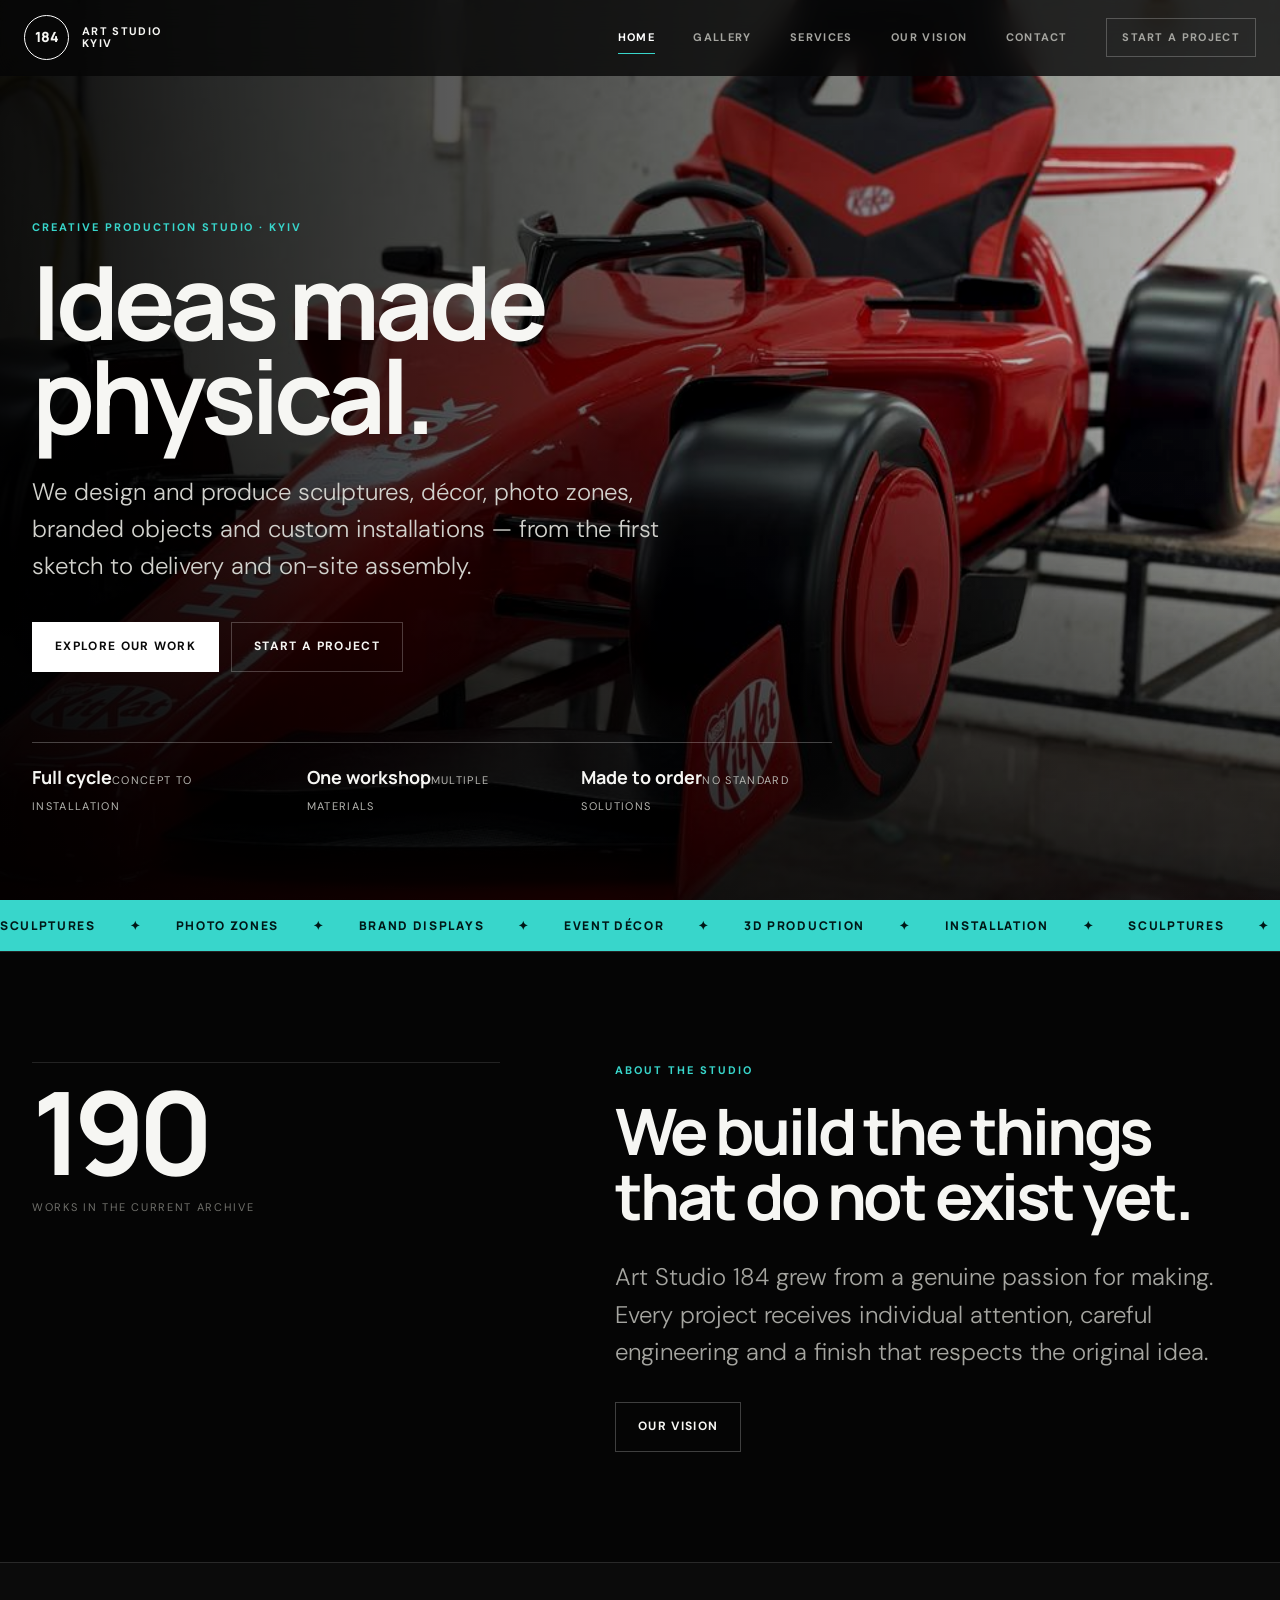
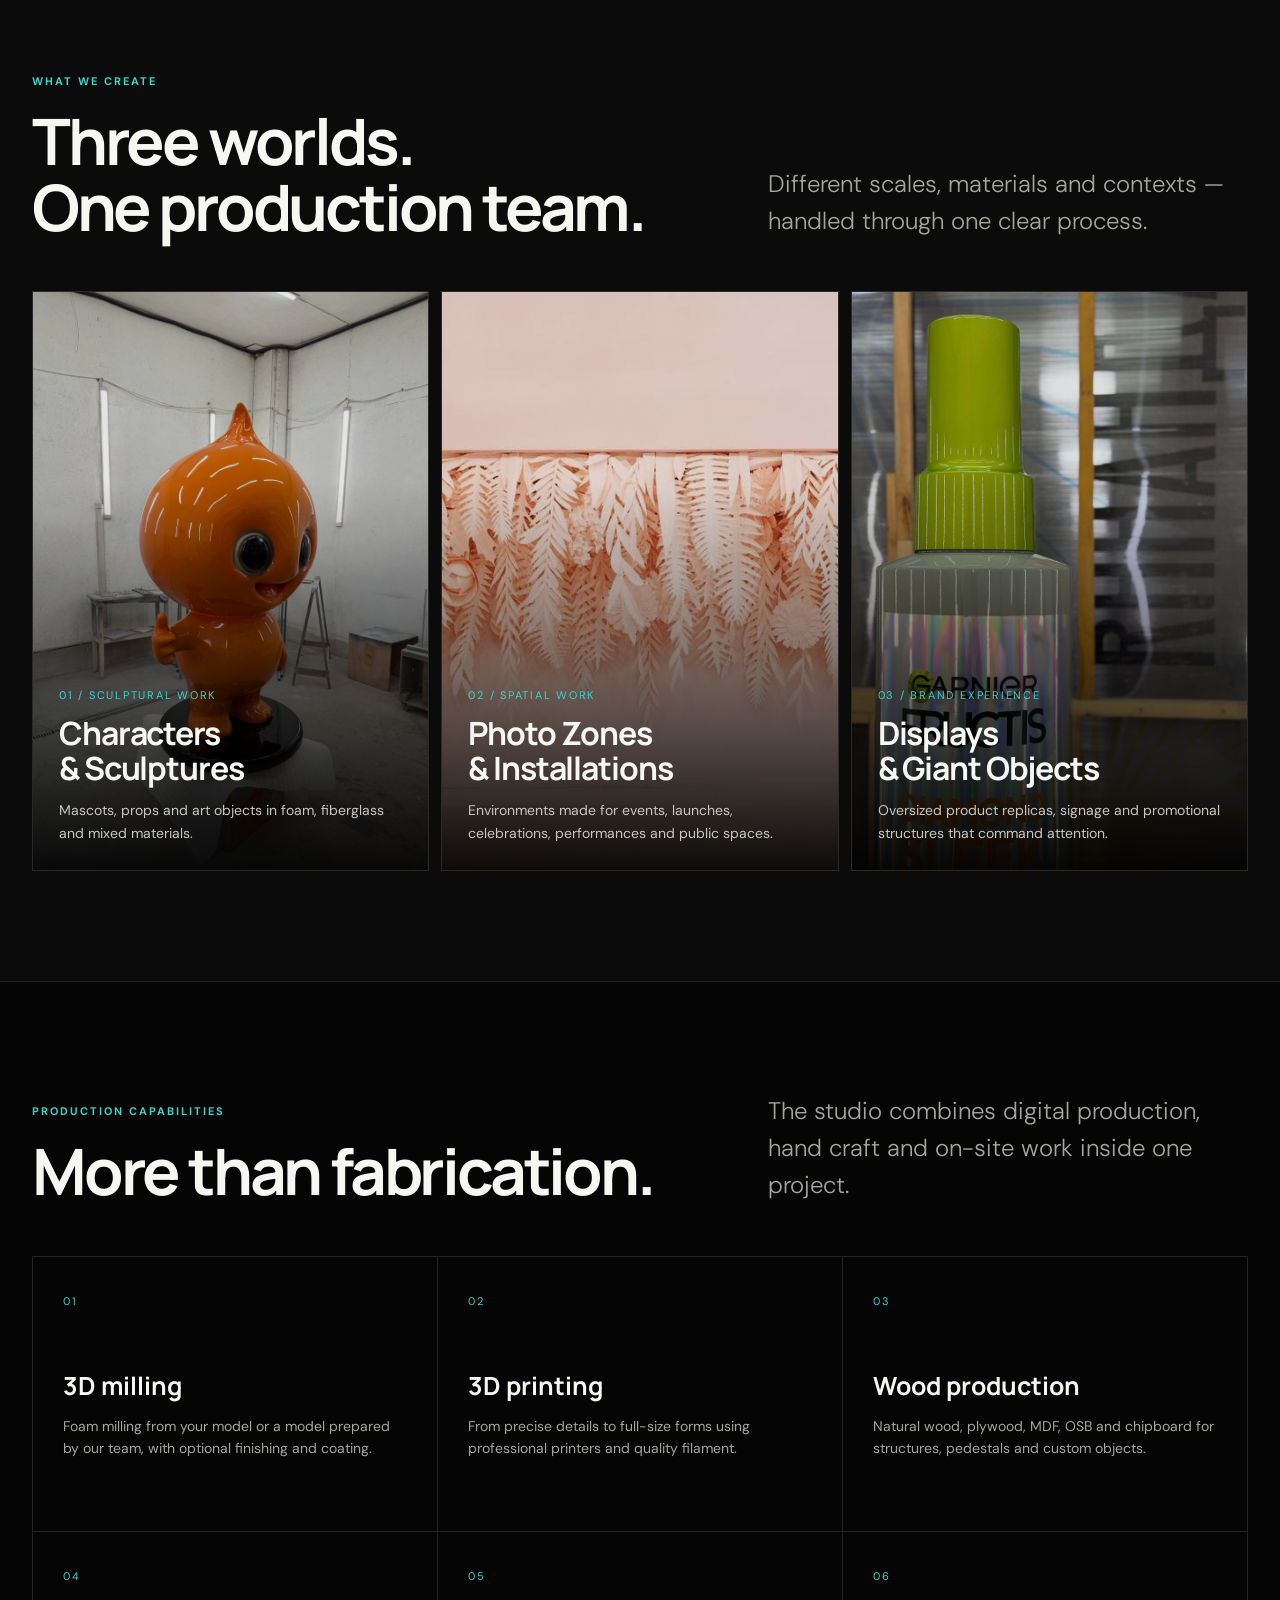
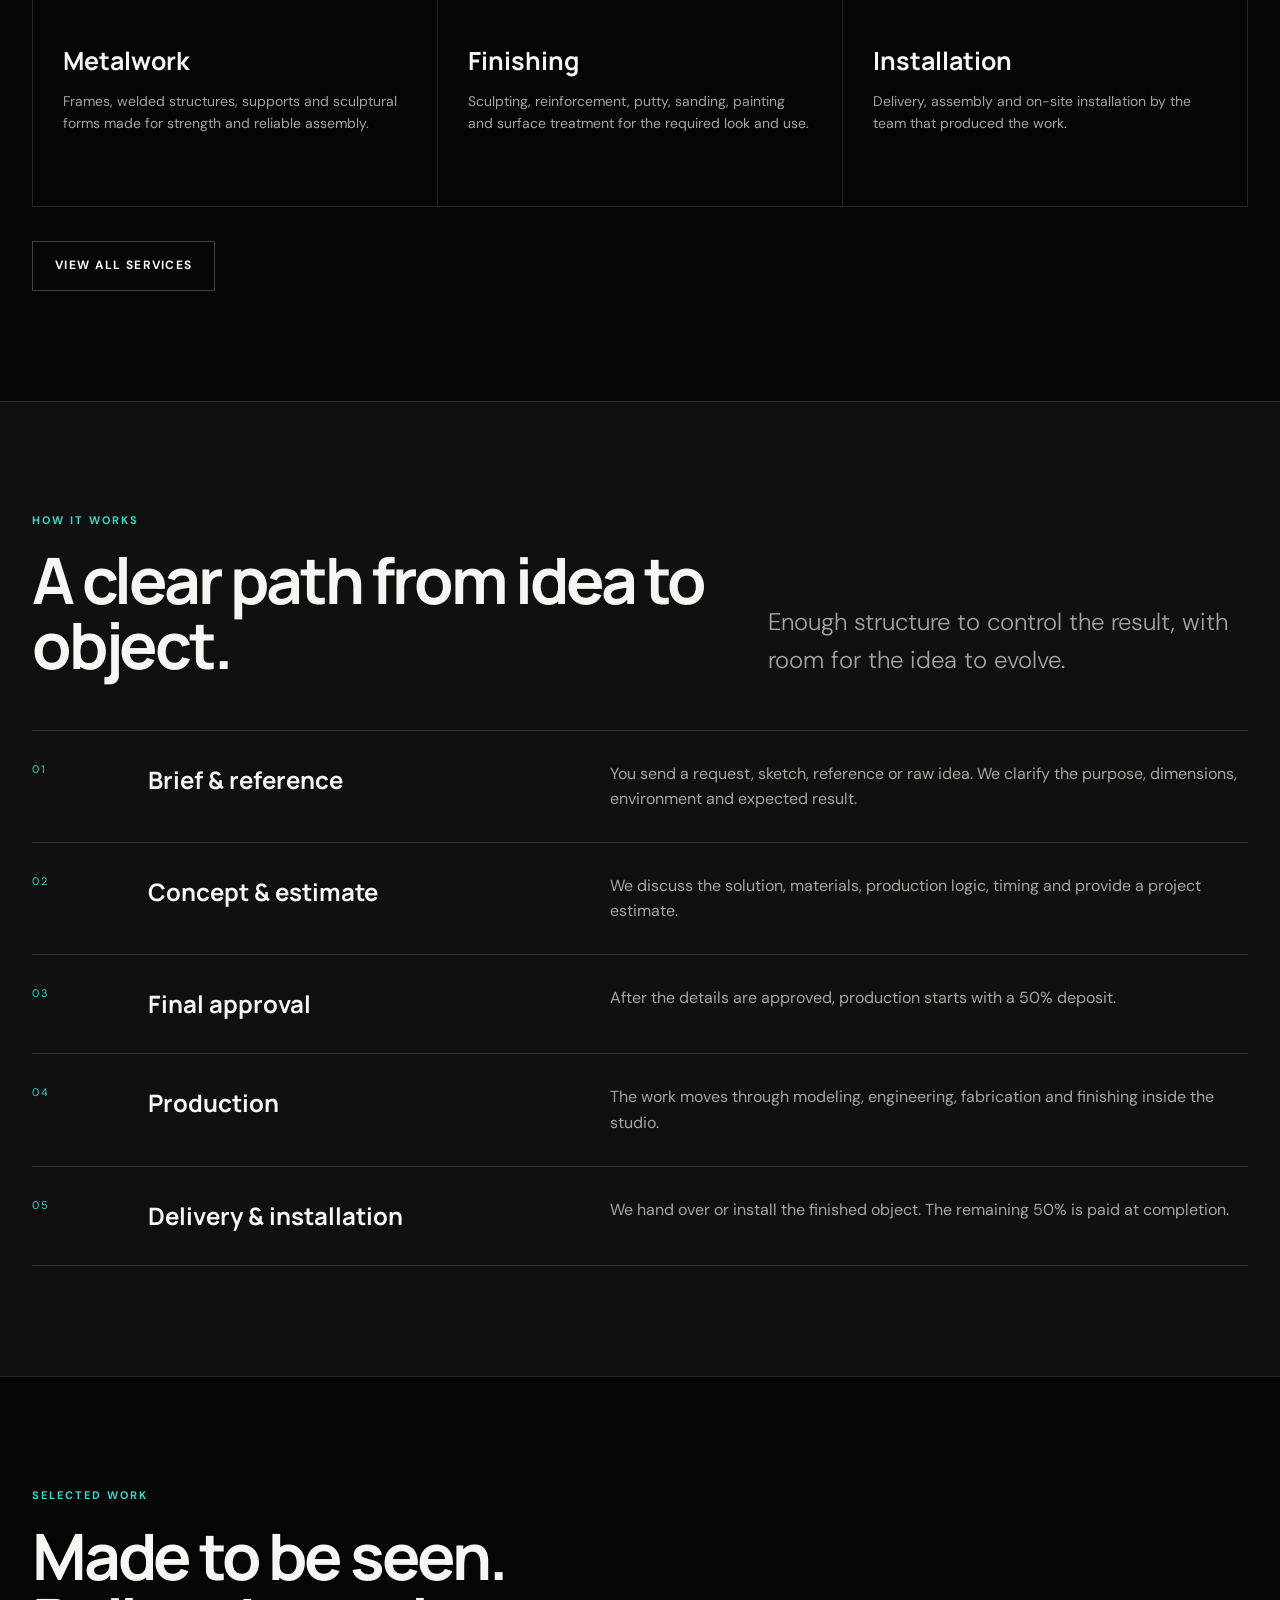
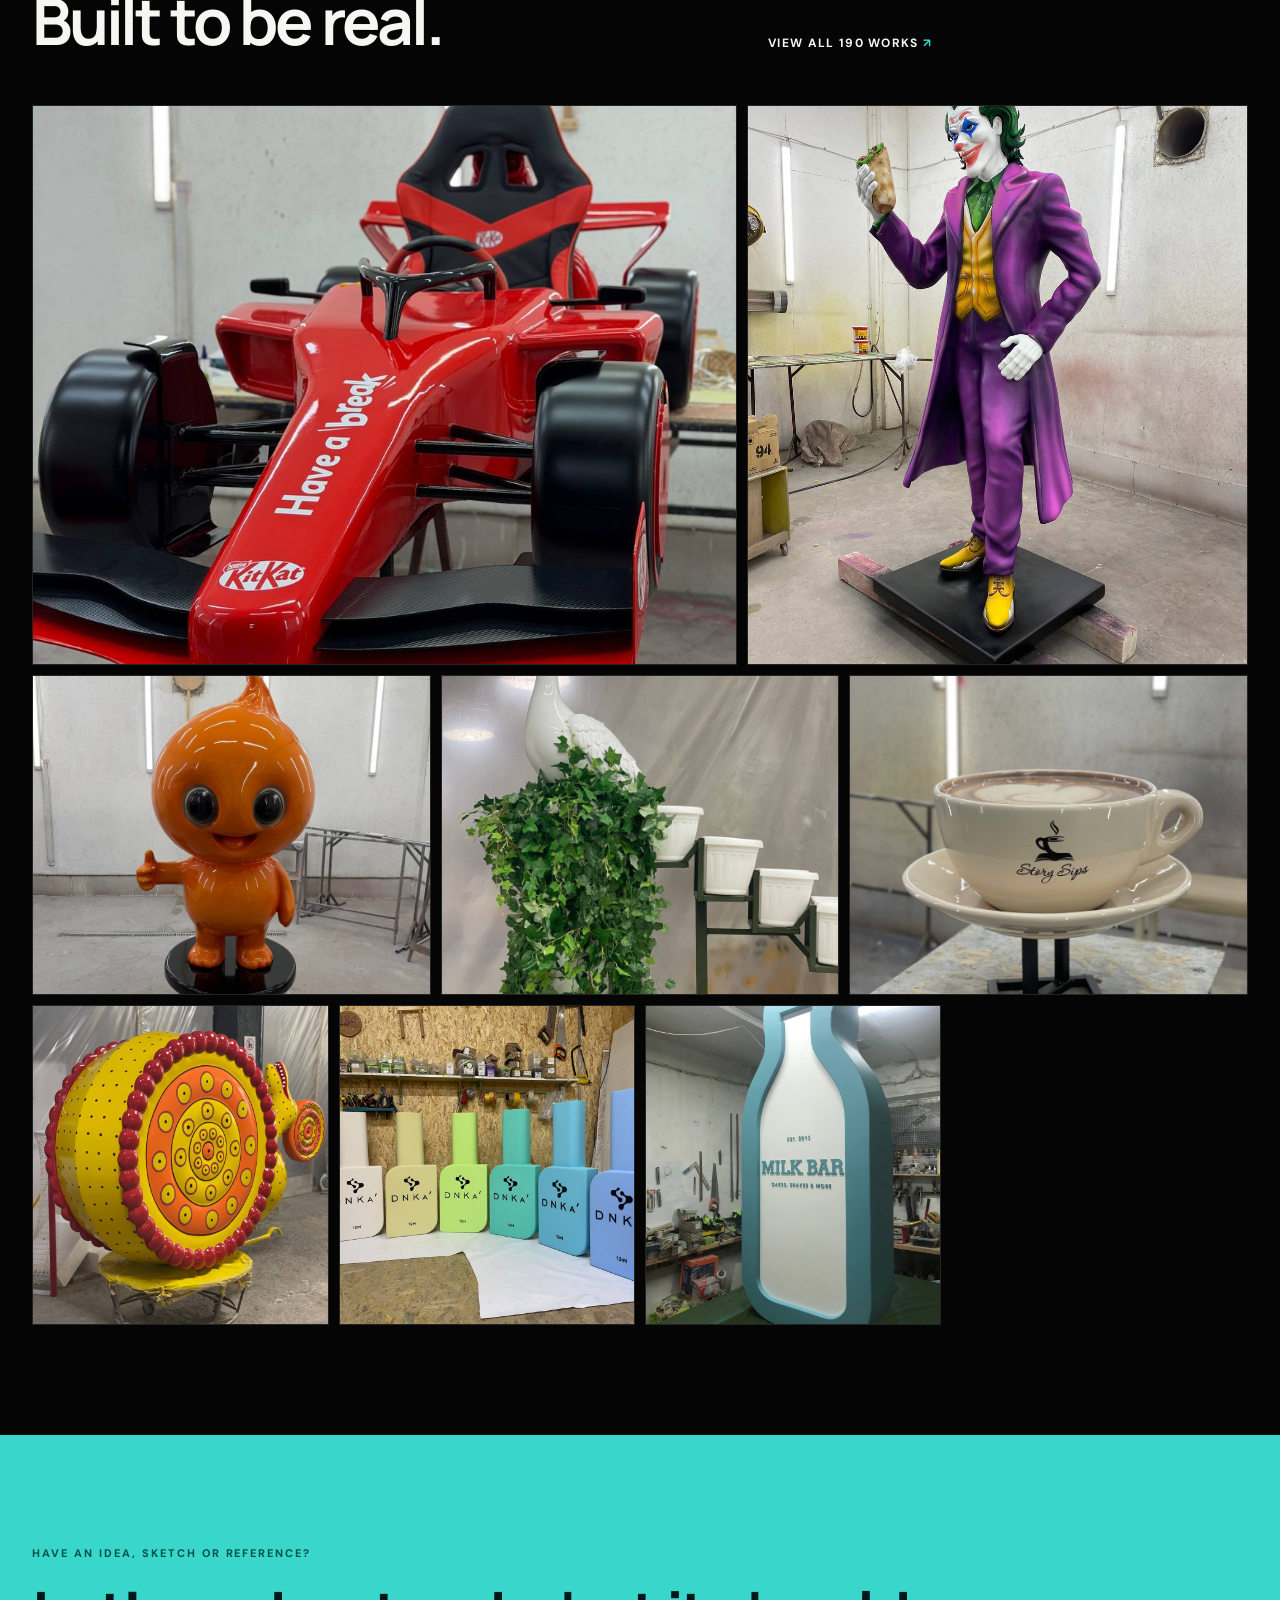
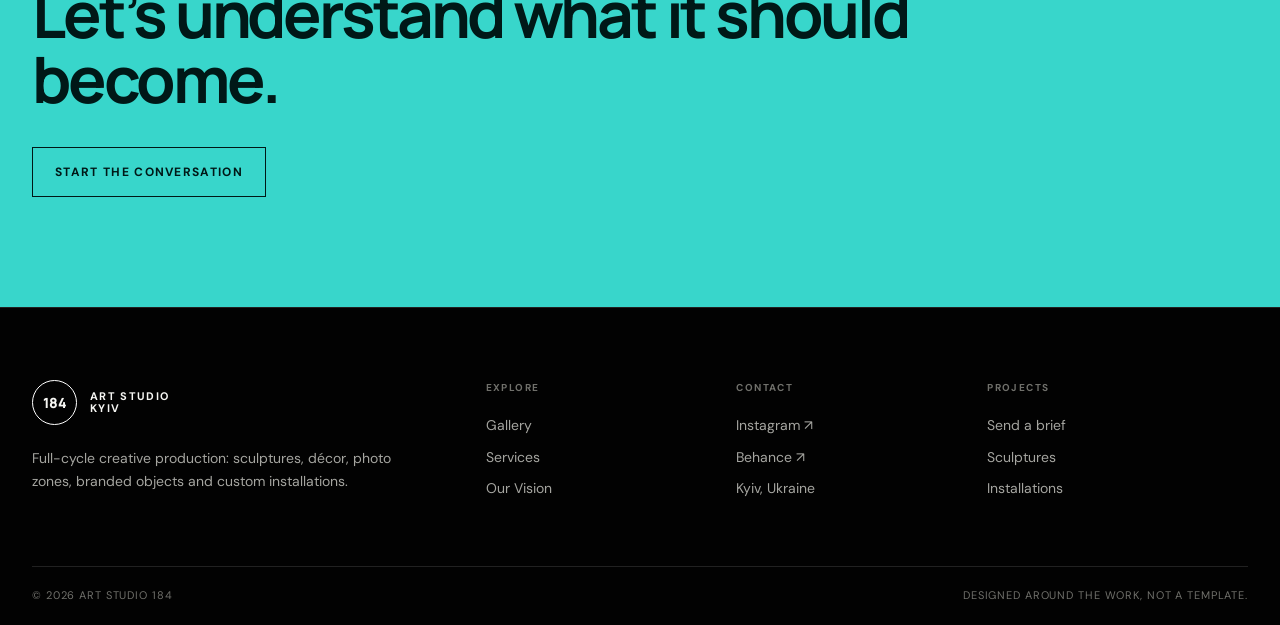
==== commit 8d1861b2: "Replace gallery landing with Art Studio 184 homepage" ====
--- a/index.html
+++ b/index.html
@@ -1,1020 +1,91 @@
-<!DOCTYPE html>
+<!doctype html>
 <html lang="en">
 <head>
-<meta charset="UTF-8">
-<meta name="viewport" content="width=device-width, initial-scale=1.0">
-<title>Gallery — Unique Rabbit Studios</title>
-<link rel="preconnect" href="https://fonts.googleapis.com">
-<link href="https://fonts.googleapis.com/css2?family=DM+Sans:wght@300;400;500;600;700&family=DM+Serif+Display&display=swap" rel="stylesheet">
-<style>
-  *, *::before, *::after { box-sizing: border-box; margin: 0; padding: 0; }
-
-  :root {
-    --bg:     #000000;
-    --bg2:    #080808;
-    --bg3:    #0e0e0e;
-    --white:  #ffffff;
-    --gray1:  #e8e8e8;
-    --gray2:  #a7a7a7;
-    --gray3:  #666666;
-    --border: rgba(255,255,255,0.10);
-    --border2:rgba(255,255,255,0.18);
-    --accent: #00c8c0;
-    --accent2:#009e97;
-    --max:    1280px;
-  }
-
-  html { scroll-behavior: smooth; }
-
-  body {
-    background: var(--bg);
-    color: var(--white);
-    font-family: 'DM Sans', sans-serif;
-    font-size: 16px;
-    line-height: 1.6;
-    overflow-x: hidden;
-  }
-
-  a { color: inherit; text-decoration: none; }
-
-  /* ─── PAGE HEADER ─── */
-  .page-header {
-    padding: 120px 48px 72px;
-    max-width: var(--max);
-    margin: 0 auto;
-    border-bottom: 1px solid var(--border);
-  }
-
-  .page-header-label {
-    font-size: 11px;
-    font-weight: 500;
-    letter-spacing: 0.18em;
-    text-transform: uppercase;
-    color: var(--accent);
-    margin-bottom: 16px;
-  }
-
-  .page-header-title {
-    font-family: 'DM Sans', sans-serif;
-    font-size: clamp(40px, 5vw, 64px);
-    font-weight: 700;
-    color: var(--white);
-    line-height: 1.1;
-    margin-bottom: 20px;
-  }
-
-  .page-header-desc {
-    font-size: 16px;
-    color: var(--gray2);
-    max-width: 520px;
-    font-weight: 300;
-    line-height: 1.7;
-  }
-
-  /* ─── MAIN CONTENT ─── */
-  .gallery-page {
-    max-width: var(--max);
-    margin: 0 auto;
-    padding: 0 48px 120px;
-  }
-
-  /* ─── CATEGORY BLOCK ─── */
-  .category-block {
-    padding-top: 96px;
-  }
-
-  /* Category intro: title + hero image + description */
-  .category-intro {
-    display: grid;
-    grid-template-columns: 1fr 1fr;
-    gap: 0;
-    margin-bottom: 56px;
-    border: 1px solid var(--border);
-  }
-
-  .category-intro-image {
-    position: relative;
-    overflow: hidden;
-    aspect-ratio: 4/3;
-    cursor: pointer;
-  }
-
-  .category-intro-image img {
-    width: 100%;
-    height: 100%;
-    object-fit: cover;
-    display: block;
-    transition: transform 0.6s ease;
-  }
-
-  .category-intro-image:hover img {
-    transform: scale(1.04);
-  }
-
-  .category-intro-image::after {
-    content: '';
-    position: absolute;
-    inset: 0;
-    background: rgba(0,0,0,0.18);
-    transition: background 0.3s;
-  }
-
-  .category-intro-image:hover::after {
-    background: rgba(0,0,0,0.08);
-  }
-
-  /* zoom icon hint */
-  .category-intro-image .zoom-hint {
-    position: absolute;
-    bottom: 16px;
-    right: 16px;
-    z-index: 2;
-    width: 36px; height: 36px;
-    border: 1px solid rgba(255,255,255,0.5);
-    border-radius: 50%;
-    display: flex; align-items: center; justify-content: center;
-    opacity: 0;
-    transition: opacity 0.3s;
-    pointer-events: none;
-    background: rgba(0,0,0,0.4);
-    backdrop-filter: blur(4px);
-  }
-
-  .category-intro-image:hover .zoom-hint { opacity: 1; }
-
-  .zoom-hint svg { width: 16px; height: 16px; fill: none; stroke: white; stroke-width: 1.8; }
-
-  .category-intro-body {
-    padding: 48px 52px;
-    display: flex;
-    flex-direction: column;
-    justify-content: center;
-    background: var(--bg3);
-    border-left: 1px solid var(--border);
-  }
-
-  .category-number {
-    font-size: 11px;
-    font-weight: 500;
-    letter-spacing: 0.18em;
-    text-transform: uppercase;
-    color: var(--accent);
-    margin-bottom: 20px;
-    display: flex;
-    align-items: center;
-    gap: 12px;
-  }
-
-  .category-number::after {
-    content: '';
-    flex: 1;
-    max-width: 40px;
-    height: 1px;
-    background: var(--accent);
-  }
-
-  .category-title {
-    font-family: 'DM Sans', sans-serif;
-    font-size: clamp(28px, 3vw, 40px);
-    font-weight: 700;
-    color: var(--white);
-    line-height: 1.15;
-    margin-bottom: 20px;
-  }
-
-  .category-description {
-    font-size: 15px;
-    color: var(--gray2);
-    font-weight: 300;
-    line-height: 1.75;
-    margin-bottom: 32px;
-  }
-
-  .category-count {
-    font-size: 12px;
-    letter-spacing: 0.1em;
-    text-transform: uppercase;
-    color: var(--gray3);
-    padding-top: 24px;
-    border-top: 1px solid var(--border);
-  }
-
-  /* ─── PHOTO STRIP ─── */
-  .photo-strip {
-    display: grid;
-    grid-template-columns: repeat(3, 1fr);
-    gap: 0;
-    border: 1px solid var(--border);
-    border-top: none;
-  }
-
-  .photo-strip-item {
-    position: relative;
-    overflow: hidden;
-    aspect-ratio: 1/1;
-    cursor: pointer;
-    border-right: 1px solid var(--border);
-    border-bottom: 1px solid var(--border);
-  }
-
-  .photo-strip-item:nth-child(3n) { border-right: none; }
-
-  .photo-strip-item img {
-    width: 100%; height: 100%;
-    object-fit: cover;
-    display: block;
-    transition: transform 0.55s cubic-bezier(0.25, 0.46, 0.45, 0.94);
-  }
-
-  .photo-strip-item:hover img { transform: scale(1.06); }
-
-  .photo-strip-item::after {
-    content: '';
-    position: absolute;
-    inset: 0;
-    background: rgba(0,0,0,0.0);
-    transition: background 0.3s;
-  }
-
-  .photo-strip-item:hover::after {
-    background: rgba(0,200,192,0.08);
-  }
-
-  /* zoom cursor indicator */
-  .photo-strip-item .item-zoom {
-    position: absolute;
-    top: 50%; left: 50%;
-    transform: translate(-50%, -50%) scale(0.6);
-    z-index: 2;
-    width: 44px; height: 44px;
-    border: 1px solid rgba(255,255,255,0.7);
-    border-radius: 50%;
-    display: flex; align-items: center; justify-content: center;
-    opacity: 0;
-    transition: opacity 0.25s, transform 0.25s;
-    pointer-events: none;
-    background: rgba(0,0,0,0.45);
-    backdrop-filter: blur(6px);
-  }
-
-  .photo-strip-item:hover .item-zoom {
-    opacity: 1;
-    transform: translate(-50%, -50%) scale(1);
-  }
-
-  .item-zoom svg { width: 18px; height: 18px; fill: none; stroke: white; stroke-width: 1.8; }
-
-  /* ─── CATEGORY DIVIDER ─── */
-  .category-divider {
-    width: 100%;
-    height: 1px;
-    background: var(--border);
-    margin-top: 80px;
-  }
-
-  /* ─── LIGHTBOX ─── */
-  .lightbox {
-    position: fixed;
-    inset: 0;
-    z-index: 1000;
-    background: rgba(0,0,0,0);
-    display: flex;
-    align-items: center;
-    justify-content: center;
-    opacity: 0;
-    pointer-events: none;
-    transition: opacity 0.3s ease, background 0.3s ease;
-  }
-
-  .lightbox.open {
-    opacity: 1;
-    pointer-events: all;
-    background: rgba(0,0,0,0.92);
-  }
-
-  .lightbox-inner {
-    position: relative;
-    max-width: 90vw;
-    max-height: 90vh;
-    transform: scale(0.92);
-    transition: transform 0.35s cubic-bezier(0.34, 1.56, 0.64, 1);
-  }
-
-  .lightbox.open .lightbox-inner { transform: scale(1); }
-
-  .lightbox-img {
-    display: block;
-    max-width: 90vw;
-    max-height: 85vh;
-    object-fit: contain;
-    border: 1px solid var(--border2);
-  }
-
-  .lightbox-close {
-    position: absolute;
-    top: -44px;
-    right: 0;
-    background: none;
-    border: 1px solid var(--border2);
-    color: var(--gray2);
-    cursor: pointer;
-    width: 36px; height: 36px;
-    border-radius: 50%;
-    display: flex; align-items: center; justify-content: center;
-    transition: color 0.2s, border-color 0.2s;
-    font-size: 18px;
-    line-height: 1;
-  }
-
-  .lightbox-close:hover { color: var(--white); border-color: var(--white); }
-
-  .lightbox-nav {
-    position: absolute;
-    top: 50%;
-    transform: translateY(-50%);
-    background: rgba(0,0,0,0.5);
-    border: 1px solid var(--border2);
-    color: var(--gray2);
-    cursor: pointer;
-    width: 44px; height: 44px;
-    border-radius: 50%;
-    display: flex; align-items: center; justify-content: center;
-    transition: color 0.2s, border-color 0.2s, background 0.2s;
-    font-size: 20px;
-    backdrop-filter: blur(8px);
-  }
-
-  .lightbox-nav:hover { color: var(--white); border-color: var(--white); background: rgba(0,0,0,0.75); }
-  .lightbox-prev { left: -60px; }
-  .lightbox-next { right: -60px; }
-
-  .lightbox-caption {
-    position: absolute;
-    bottom: -40px;
-    left: 0; right: 0;
-    text-align: center;
-    font-size: 12px;
-    letter-spacing: 0.12em;
-    text-transform: uppercase;
-    color: var(--gray3);
-  }
-
-  /* ─── BOTTOM CTA ─── */
-  .bottom-cta {
-    margin: 96px 48px 0;
-    max-width: var(--max);
-    margin-left: auto;
-    margin-right: auto;
-    padding: 0 48px 96px;
-    display: flex;
-    flex-direction: column;
-    align-items: center;
-    gap: 24px;
-    border-top: 1px solid var(--border);
-    padding-top: 72px;
-  }
-
-  .bottom-cta-label {
-    font-size: 11px;
-    letter-spacing: 0.18em;
-    text-transform: uppercase;
-    color: var(--gray3);
-  }
-
-  .bottom-cta-title {
-    font-family: 'DM Sans', sans-serif;
-    font-size: clamp(24px, 3vw, 36px);
-    font-weight: 700;
-    text-align: center;
-    color: var(--white);
-  }
-
-  .btn-main-site {
-    display: inline-flex;
-    align-items: center;
-    gap: 10px;
-    padding: 14px 36px;
-    border: 1px solid var(--accent);
-    color: var(--accent);
-    font-size: 13px;
-    font-weight: 500;
-    letter-spacing: 0.12em;
-    text-transform: uppercase;
-    transition: background 0.25s, color 0.25s;
-    cursor: pointer;
-  }
-
-  .btn-main-site:hover {
-    background: var(--accent);
-    color: var(--bg);
-  }
-
-  .btn-main-site svg { width: 16px; height: 16px; fill: none; stroke: currentColor; stroke-width: 2; }
-
-  /* ─── RESPONSIVE ─── */
-  @media (max-width: 860px) {
-    .page-header { padding: 96px 24px 48px; }
-    .gallery-page { padding: 0 24px 80px; }
-
-    .category-intro {
-      grid-template-columns: 1fr;
-    }
-
-    .category-intro-body {
-      padding: 32px 28px;
-      border-left: none;
-      border-top: 1px solid var(--border);
-    }
-
-    .photo-strip {
-      grid-template-columns: repeat(2, 1fr);
-    }
-
-    .photo-strip-item:nth-child(3n) { border-right: 1px solid var(--border); }
-    .photo-strip-item:nth-child(2n) { border-right: none; }
-
-    .lightbox-prev { left: -48px; }
-    .lightbox-next { right: -48px; }
-
-    .bottom-cta { padding: 48px 24px 64px; }
-  }
-
-  @media (max-width: 520px) {
-    .photo-strip { grid-template-columns: 1fr; }
-    .photo-strip-item:nth-child(2n) { border-right: none; }
-    .lightbox-prev { left: 8px; }
-    .lightbox-next { right: 8px; }
-  }
-</style>
+  <meta charset="utf-8">
+  <meta name="viewport" content="width=device-width,initial-scale=1">
+  <title>Art Studio 184 — Sculptures, Décor & Custom Installations</title>
+  <meta name="description" content="Art Studio 184 is a Kyiv creative production studio making sculptures, photo zones, branded objects, décor and custom installations from concept to on-site installation.">
+  <meta property="og:title" content="Art Studio 184 — We turn ideas into objects">
+  <meta property="og:description" content="Full-cycle creative production in Kyiv: sculptures, décor, photo zones, brand displays and installations.">
+  <meta property="og:image" content="photos/photo_2026-05-27_10-02-21%20(2).jpg">
+  <meta property="og:type" content="website">
+  <meta name="theme-color" content="#050505">
+  <link rel="canonical" href="https://optidigitalagent.github.io/porfolio/">
+  <link rel="stylesheet" href="assets/css/styles.css">
+  <script src="assets/js/site.js" defer></script>
 </head>
-<body>
-
-<!-- PAGE HEADER -->
-<header class="page-header">
-  <p class="page-header-label">Portfolio</p>
-  <h1 class="page-header-title">Our Gallery</h1>
-  <p class="page-header-desc">A selection of our craft — from large-scale sculptures and immersive photo zones to custom signage and conceptual installations.</p>
-</header>
-
-<!-- GALLERY CONTENT -->
-<main class="gallery-page">
-
-  <!-- ══ CATEGORY 1: 3D Characters & Sculptures ══ -->
-  <section class="category-block" id="3d-characters">
-    <div class="category-intro">
-      <div class="category-intro-image" data-src="photos/photo_2026-05-26_17-22-35.jpg" data-cat="0" data-idx="0">
-        <img src="photos/photo_2026-05-26_17-22-35.jpg" alt="3D Characters &amp; Sculptures">
-        <div class="zoom-hint">
-          <svg viewBox="0 0 24 24"><circle cx="11" cy="11" r="8"/><line x1="21" y1="21" x2="16.65" y2="16.65"/><line x1="11" y1="8" x2="11" y2="14"/><line x1="8" y1="11" x2="14" y2="11"/></svg>
+<body data-page="home">
+  <div id="site-header"></div>
+  <main id="main-content">
+    <section class="hero">
+      <div class="hero-media" aria-hidden="true"><img src="photos/photo_2026-05-27_10-02-21 (2).jpg" alt="" fetchpriority="high"></div>
+      <div class="container hero-content">
+        <div class="hero-copy reveal">
+          <p class="eyebrow">Creative production studio · Kyiv</p>
+          <h1 class="display">Ideas made<br>physical.</h1>
+          <p class="lead">We design and produce sculptures, décor, photo zones, branded objects and custom installations — from the first sketch to delivery and on-site assembly.</p>
+          <div class="btn-row hero-actions"><a class="btn btn--primary" href="gallery.html">Explore our work</a><a class="btn" href="contact.html">Start a project</a></div>
+          <div class="hero-meta"><div><strong>Full cycle</strong><small>Concept to installation</small></div><div><strong>One workshop</strong><small>Multiple materials</small></div><div><strong>Made to order</strong><small>No standard solutions</small></div></div>
         </div>
       </div>
-      <div class="category-intro-body">
-        <p class="category-number">01</p>
-        <h2 class="category-title">3D Characters<br>&amp; Sculptures</h2>
-        <p class="category-description">We bring characters to life at any scale — from whimsical mascots and oversized props to photorealistic figurines. Each piece is sculpted, engineered, and finished entirely in-house.</p>
-        <p class="category-count">81 works in this series</p>
+    </section>
+
+    <div class="marquee" aria-hidden="true"><div class="marquee-track"><span>Sculptures</span><span>Photo zones</span><span>Brand displays</span><span>Event décor</span><span>3D production</span><span>Installation</span><span>Sculptures</span><span>Photo zones</span><span>Brand displays</span><span>Event décor</span><span>3D production</span><span>Installation</span></div></div>
+
+    <section class="section"><div class="container intro-grid">
+      <div class="intro-stat reveal"><strong>190</strong><span>works in the current archive</span></div>
+      <div class="intro-copy reveal"><p class="eyebrow">About the studio</p><h2 class="h2">We build the things that do not exist yet.</h2><p class="lead">Art Studio 184 grew from a genuine passion for making. Every project receives individual attention, careful engineering and a finish that respects the original idea.</p><div class="btn-row"><a class="btn" href="about.html">Our vision</a></div></div>
+    </div></section>
+
+    <section class="section section--surface"><div class="container">
+      <div class="section-heading reveal"><div><p class="eyebrow">What we create</p><h2 class="h2">Three worlds.<br>One production team.</h2></div><p class="lead">Different scales, materials and contexts — handled through one clear process.</p></div>
+      <div class="project-cards">
+        <a class="project-card reveal" href="gallery.html#characters"><img src="photos/photo_2026-05-27_10-02-19.jpg" alt="Custom 3D character sculpture" loading="lazy"><div class="project-card-content"><div class="project-card-index">01 / Sculptural work</div><h3>Characters<br>& Sculptures</h3><p>Mascots, props and art objects in foam, fiberglass and mixed materials.</p></div></a>
+        <a class="project-card reveal" href="gallery.html#installations"><img src="photos/photo_2026-05-26_17-22-52.jpg" alt="Custom photo zone and installation" loading="lazy"><div class="project-card-content"><div class="project-card-index">02 / Spatial work</div><h3>Photo Zones<br>& Installations</h3><p>Environments made for events, launches, celebrations, performances and public spaces.</p></div></a>
+        <a class="project-card reveal" href="gallery.html#brand-displays"><img src="photos/photo_2026-05-27_10-02-26.jpg" alt="Oversized branded display object" loading="lazy"><div class="project-card-content"><div class="project-card-index">03 / Brand experience</div><h3>Displays<br>& Giant Objects</h3><p>Oversized product replicas, signage and promotional structures that command attention.</p></div></a>
       </div>
-    </div>
-    <div class="photo-strip" id="cat-0-strip">
-      <div class="photo-strip-item" data-cat="0" data-idx="0"><img src="photos/photo_2026-05-26_17-22-35.jpg" alt="3D Characters 1"><div class="item-zoom"><svg viewBox="0 0 24 24"><circle cx="11" cy="11" r="8"/><line x1="21" y1="21" x2="16.65" y2="16.65"/></svg></div></div>
-      <div class="photo-strip-item" data-cat="0" data-idx="1"><img src="photos/photo_2026-05-26_17-22-57.jpg" alt="3D Characters 2"><div class="item-zoom"><svg viewBox="0 0 24 24"><circle cx="11" cy="11" r="8"/><line x1="21" y1="21" x2="16.65" y2="16.65"/></svg></div></div>
-      <div class="photo-strip-item" data-cat="0" data-idx="2"><img src="photos/photo_2026-05-27_10-02-19.jpg" alt="3D Characters 3"><div class="item-zoom"><svg viewBox="0 0 24 24"><circle cx="11" cy="11" r="8"/><line x1="21" y1="21" x2="16.65" y2="16.65"/></svg></div></div>
-      <div class="photo-strip-item" data-cat="0" data-idx="3"><img src="photos/photo_2026-05-26_17-23-20.jpg" alt="3D Characters 4"><div class="item-zoom"><svg viewBox="0 0 24 24"><circle cx="11" cy="11" r="8"/><line x1="21" y1="21" x2="16.65" y2="16.65"/></svg></div></div>
-      <div class="photo-strip-item" data-cat="0" data-idx="4"><img src="photos/photo_2026-05-27_10-02-18.jpg" alt="3D Characters 5"><div class="item-zoom"><svg viewBox="0 0 24 24"><circle cx="11" cy="11" r="8"/><line x1="21" y1="21" x2="16.65" y2="16.65"/></svg></div></div>
-      <div class="photo-strip-item" data-cat="0" data-idx="5"><img src="photos/photo_2026-05-26_17-22-37.jpg" alt="3D Characters 6"><div class="item-zoom"><svg viewBox="0 0 24 24"><circle cx="11" cy="11" r="8"/><line x1="21" y1="21" x2="16.65" y2="16.65"/></svg></div></div>
-      <div class="photo-strip-item" data-cat="0" data-idx="6"><img src="photos/photo_2026-05-27_10-02-17 (2).jpg" alt="3D Characters 7"><div class="item-zoom"><svg viewBox="0 0 24 24"><circle cx="11" cy="11" r="8"/><line x1="21" y1="21" x2="16.65" y2="16.65"/></svg></div></div>
-      <div class="photo-strip-item" data-cat="0" data-idx="7"><img src="photos/photo_2026-05-26_17-23-09.jpg" alt="3D Characters 8"><div class="item-zoom"><svg viewBox="0 0 24 24"><circle cx="11" cy="11" r="8"/><line x1="21" y1="21" x2="16.65" y2="16.65"/></svg></div></div>
-      <div class="photo-strip-item" data-cat="0" data-idx="8"><img src="photos/photo_2026-05-26_17-23-16.jpg" alt="3D Characters 9"><div class="item-zoom"><svg viewBox="0 0 24 24"><circle cx="11" cy="11" r="8"/><line x1="21" y1="21" x2="16.65" y2="16.65"/></svg></div></div>
-      <div class="photo-strip-item" data-cat="0" data-idx="9"><img src="photos/photo_2026-05-27_10-02-13.jpg" alt="3D Characters 10"><div class="item-zoom"><svg viewBox="0 0 24 24"><circle cx="11" cy="11" r="8"/><line x1="21" y1="21" x2="16.65" y2="16.65"/></svg></div></div>
-      <div class="photo-strip-item" data-cat="0" data-idx="10"><img src="photos/photo_2026-05-26_17-22-40.jpg" alt="3D Characters 11"><div class="item-zoom"><svg viewBox="0 0 24 24"><circle cx="11" cy="11" r="8"/><line x1="21" y1="21" x2="16.65" y2="16.65"/></svg></div></div>
-      <div class="photo-strip-item" data-cat="0" data-idx="11"><img src="photos/photo_2026-05-26_17-23-05.jpg" alt="3D Characters 12"><div class="item-zoom"><svg viewBox="0 0 24 24"><circle cx="11" cy="11" r="8"/><line x1="21" y1="21" x2="16.65" y2="16.65"/></svg></div></div>
-      <div class="photo-strip-item" data-cat="0" data-idx="12"><img src="photos/photo_2026-05-27_10-02-12.jpg" alt="3D Characters 13"><div class="item-zoom"><svg viewBox="0 0 24 24"><circle cx="11" cy="11" r="8"/><line x1="21" y1="21" x2="16.65" y2="16.65"/></svg></div></div>
-      <div class="photo-strip-item" data-cat="0" data-idx="13"><img src="photos/photo_2026-05-27_10-02-11.jpg" alt="3D Characters 14"><div class="item-zoom"><svg viewBox="0 0 24 24"><circle cx="11" cy="11" r="8"/><line x1="21" y1="21" x2="16.65" y2="16.65"/></svg></div></div>
-      <div class="photo-strip-item" data-cat="0" data-idx="14"><img src="photos/photo_2026-05-26_17-24-33.jpg" alt="3D Characters 15"><div class="item-zoom"><svg viewBox="0 0 24 24"><circle cx="11" cy="11" r="8"/><line x1="21" y1="21" x2="16.65" y2="16.65"/></svg></div></div>
-      <div class="photo-strip-item" data-cat="0" data-idx="15"><img src="photos/photo_2026-05-27_10-02-09.jpg" alt="3D Characters 16"><div class="item-zoom"><svg viewBox="0 0 24 24"><circle cx="11" cy="11" r="8"/><line x1="21" y1="21" x2="16.65" y2="16.65"/></svg></div></div>
-      <div class="photo-strip-item" data-cat="0" data-idx="16"><img src="photos/photo_2026-05-26_17-22-41.jpg" alt="3D Characters 17"><div class="item-zoom"><svg viewBox="0 0 24 24"><circle cx="11" cy="11" r="8"/><line x1="21" y1="21" x2="16.65" y2="16.65"/></svg></div></div>
-      <div class="photo-strip-item" data-cat="0" data-idx="17"><img src="photos/photo_2026-05-27_10-02-08.jpg" alt="3D Characters 18"><div class="item-zoom"><svg viewBox="0 0 24 24"><circle cx="11" cy="11" r="8"/><line x1="21" y1="21" x2="16.65" y2="16.65"/></svg></div></div>
-      <div class="photo-strip-item" data-cat="0" data-idx="18"><img src="photos/photo_2026-05-26_17-24-30.jpg" alt="3D Characters 19"><div class="item-zoom"><svg viewBox="0 0 24 24"><circle cx="11" cy="11" r="8"/><line x1="21" y1="21" x2="16.65" y2="16.65"/></svg></div></div>
-      <div class="photo-strip-item" data-cat="0" data-idx="19"><img src="photos/photo_2026-05-27_10-02-06.jpg" alt="3D Characters 20"><div class="item-zoom"><svg viewBox="0 0 24 24"><circle cx="11" cy="11" r="8"/><line x1="21" y1="21" x2="16.65" y2="16.65"/></svg></div></div>
-      <div class="photo-strip-item" data-cat="0" data-idx="20"><img src="photos/photo_2026-05-27_10-02-05 (2).jpg" alt="3D Characters 21"><div class="item-zoom"><svg viewBox="0 0 24 24"><circle cx="11" cy="11" r="8"/><line x1="21" y1="21" x2="16.65" y2="16.65"/></svg></div></div>
-      <div class="photo-strip-item" data-cat="0" data-idx="21"><img src="photos/photo_2026-05-26_17-23-27.jpg" alt="3D Characters 22"><div class="item-zoom"><svg viewBox="0 0 24 24"><circle cx="11" cy="11" r="8"/><line x1="21" y1="21" x2="16.65" y2="16.65"/></svg></div></div>
-      <div class="photo-strip-item" data-cat="0" data-idx="22"><img src="photos/photo_2026-05-26_17-22-58.jpg" alt="3D Characters 23"><div class="item-zoom"><svg viewBox="0 0 24 24"><circle cx="11" cy="11" r="8"/><line x1="21" y1="21" x2="16.65" y2="16.65"/></svg></div></div>
-      <div class="photo-strip-item" data-cat="0" data-idx="23"><img src="photos/photo_2026-05-27_10-02-03.jpg" alt="3D Characters 24"><div class="item-zoom"><svg viewBox="0 0 24 24"><circle cx="11" cy="11" r="8"/><line x1="21" y1="21" x2="16.65" y2="16.65"/></svg></div></div>
-      <div class="photo-strip-item" data-cat="0" data-idx="24"><img src="photos/photo_2026-05-26_17-23-23.jpg" alt="3D Characters 25"><div class="item-zoom"><svg viewBox="0 0 24 24"><circle cx="11" cy="11" r="8"/><line x1="21" y1="21" x2="16.65" y2="16.65"/></svg></div></div>
-      <div class="photo-strip-item" data-cat="0" data-idx="25"><img src="photos/photo_2026-05-27_10-02-02.jpg" alt="3D Characters 26"><div class="item-zoom"><svg viewBox="0 0 24 24"><circle cx="11" cy="11" r="8"/><line x1="21" y1="21" x2="16.65" y2="16.65"/></svg></div></div>
-      <div class="photo-strip-item" data-cat="0" data-idx="26"><img src="photos/photo_2026-05-26_17-24-34.jpg" alt="3D Characters 27"><div class="item-zoom"><svg viewBox="0 0 24 24"><circle cx="11" cy="11" r="8"/><line x1="21" y1="21" x2="16.65" y2="16.65"/></svg></div></div>
-      <div class="photo-strip-item" data-cat="0" data-idx="27"><img src="photos/photo_2026-05-27_10-02-01.jpg" alt="3D Characters 28"><div class="item-zoom"><svg viewBox="0 0 24 24"><circle cx="11" cy="11" r="8"/><line x1="21" y1="21" x2="16.65" y2="16.65"/></svg></div></div>
-      <div class="photo-strip-item" data-cat="0" data-idx="28"><img src="photos/photo_2026-05-26_17-22-58 (2).jpg" alt="3D Characters 29"><div class="item-zoom"><svg viewBox="0 0 24 24"><circle cx="11" cy="11" r="8"/><line x1="21" y1="21" x2="16.65" y2="16.65"/></svg></div></div>
-      <div class="photo-strip-item" data-cat="0" data-idx="29"><img src="photos/photo_2026-05-27_10-02-00.jpg" alt="3D Characters 30"><div class="item-zoom"><svg viewBox="0 0 24 24"><circle cx="11" cy="11" r="8"/><line x1="21" y1="21" x2="16.65" y2="16.65"/></svg></div></div>
-      <div class="photo-strip-item" data-cat="0" data-idx="30"><img src="photos/photo_2026-05-26_17-23-25.jpg" alt="3D Characters 31"><div class="item-zoom"><svg viewBox="0 0 24 24"><circle cx="11" cy="11" r="8"/><line x1="21" y1="21" x2="16.65" y2="16.65"/></svg></div></div>
-      <div class="photo-strip-item" data-cat="0" data-idx="31"><img src="photos/photo_2026-05-27_10-01-58 (2).jpg" alt="3D Characters 32"><div class="item-zoom"><svg viewBox="0 0 24 24"><circle cx="11" cy="11" r="8"/><line x1="21" y1="21" x2="16.65" y2="16.65"/></svg></div></div>
-      <div class="photo-strip-item" data-cat="0" data-idx="32"><img src="photos/photo_2026-05-27_10-01-58.jpg" alt="3D Characters 33"><div class="item-zoom"><svg viewBox="0 0 24 24"><circle cx="11" cy="11" r="8"/><line x1="21" y1="21" x2="16.65" y2="16.65"/></svg></div></div>
-      <div class="photo-strip-item" data-cat="0" data-idx="33"><img src="photos/photo_2026-05-26_17-24-27 (2).jpg" alt="3D Characters 34"><div class="item-zoom"><svg viewBox="0 0 24 24"><circle cx="11" cy="11" r="8"/><line x1="21" y1="21" x2="16.65" y2="16.65"/></svg></div></div>
-      <div class="photo-strip-item" data-cat="0" data-idx="34"><img src="photos/photo_2026-05-27_10-01-57.jpg" alt="3D Characters 35"><div class="item-zoom"><svg viewBox="0 0 24 24"><circle cx="11" cy="11" r="8"/><line x1="21" y1="21" x2="16.65" y2="16.65"/></svg></div></div>
-      <div class="photo-strip-item" data-cat="0" data-idx="35"><img src="photos/photo_2026-05-27_10-01-56.jpg" alt="3D Characters 36"><div class="item-zoom"><svg viewBox="0 0 24 24"><circle cx="11" cy="11" r="8"/><line x1="21" y1="21" x2="16.65" y2="16.65"/></svg></div></div>
-      <div class="photo-strip-item" data-cat="0" data-idx="36"><img src="photos/photo_2026-05-26_17-23-03.jpg" alt="3D Characters 37"><div class="item-zoom"><svg viewBox="0 0 24 24"><circle cx="11" cy="11" r="8"/><line x1="21" y1="21" x2="16.65" y2="16.65"/></svg></div></div>
-      <div class="photo-strip-item" data-cat="0" data-idx="37"><img src="photos/photo_2026-05-27_10-01-55 (2).jpg" alt="3D Characters 38"><div class="item-zoom"><svg viewBox="0 0 24 24"><circle cx="11" cy="11" r="8"/><line x1="21" y1="21" x2="16.65" y2="16.65"/></svg></div></div>
-      <div class="photo-strip-item" data-cat="0" data-idx="38"><img src="photos/photo_2026-05-27_10-01-55.jpg" alt="3D Characters 39"><div class="item-zoom"><svg viewBox="0 0 24 24"><circle cx="11" cy="11" r="8"/><line x1="21" y1="21" x2="16.65" y2="16.65"/></svg></div></div>
-      <div class="photo-strip-item" data-cat="0" data-idx="39"><img src="photos/photo_2026-05-26_17-23-17.jpg" alt="3D Characters 40"><div class="item-zoom"><svg viewBox="0 0 24 24"><circle cx="11" cy="11" r="8"/><line x1="21" y1="21" x2="16.65" y2="16.65"/></svg></div></div>
-      <div class="photo-strip-item" data-cat="0" data-idx="40"><img src="photos/photo_2026-05-27_10-01-54 (2).jpg" alt="3D Characters 41"><div class="item-zoom"><svg viewBox="0 0 24 24"><circle cx="11" cy="11" r="8"/><line x1="21" y1="21" x2="16.65" y2="16.65"/></svg></div></div>
-      <div class="photo-strip-item" data-cat="0" data-idx="41"><img src="photos/photo_2026-05-27_10-01-54.jpg" alt="3D Characters 42"><div class="item-zoom"><svg viewBox="0 0 24 24"><circle cx="11" cy="11" r="8"/><line x1="21" y1="21" x2="16.65" y2="16.65"/></svg></div></div>
-      <div class="photo-strip-item" data-cat="0" data-idx="42"><img src="photos/photo_2026-05-26_17-24-33 (2).jpg" alt="3D Characters 43"><div class="item-zoom"><svg viewBox="0 0 24 24"><circle cx="11" cy="11" r="8"/><line x1="21" y1="21" x2="16.65" y2="16.65"/></svg></div></div>
-      <div class="photo-strip-item" data-cat="0" data-idx="43"><img src="photos/photo_2026-05-27_10-01-53.jpg" alt="3D Characters 44"><div class="item-zoom"><svg viewBox="0 0 24 24"><circle cx="11" cy="11" r="8"/><line x1="21" y1="21" x2="16.65" y2="16.65"/></svg></div></div>
-      <div class="photo-strip-item" data-cat="0" data-idx="44"><img src="photos/photo_2026-05-27_10-01-52 (2).jpg" alt="3D Characters 45"><div class="item-zoom"><svg viewBox="0 0 24 24"><circle cx="11" cy="11" r="8"/><line x1="21" y1="21" x2="16.65" y2="16.65"/></svg></div></div>
-      <div class="photo-strip-item" data-cat="0" data-idx="45"><img src="photos/photo_2026-05-26_17-23-06.jpg" alt="3D Characters 46"><div class="item-zoom"><svg viewBox="0 0 24 24"><circle cx="11" cy="11" r="8"/><line x1="21" y1="21" x2="16.65" y2="16.65"/></svg></div></div>
-      <div class="photo-strip-item" data-cat="0" data-idx="46"><img src="photos/photo_2026-05-27_10-01-52.jpg" alt="3D Characters 47"><div class="item-zoom"><svg viewBox="0 0 24 24"><circle cx="11" cy="11" r="8"/><line x1="21" y1="21" x2="16.65" y2="16.65"/></svg></div></div>
-      <div class="photo-strip-item" data-cat="0" data-idx="47"><img src="photos/photo_2026-05-27_10-01-51.jpg" alt="3D Characters 48"><div class="item-zoom"><svg viewBox="0 0 24 24"><circle cx="11" cy="11" r="8"/><line x1="21" y1="21" x2="16.65" y2="16.65"/></svg></div></div>
-      <div class="photo-strip-item" data-cat="0" data-idx="48"><img src="photos/photo_2026-05-26_17-23-21.jpg" alt="3D Characters 49"><div class="item-zoom"><svg viewBox="0 0 24 24"><circle cx="11" cy="11" r="8"/><line x1="21" y1="21" x2="16.65" y2="16.65"/></svg></div></div>
-      <div class="photo-strip-item" data-cat="0" data-idx="49"><img src="photos/photo_2026-05-27_10-01-43.jpg" alt="3D Characters 50"><div class="item-zoom"><svg viewBox="0 0 24 24"><circle cx="11" cy="11" r="8"/><line x1="21" y1="21" x2="16.65" y2="16.65"/></svg></div></div>
-      <div class="photo-strip-item" data-cat="0" data-idx="50"><img src="photos/photo_2026-05-27_10-01-42 (2).jpg" alt="3D Characters 51"><div class="item-zoom"><svg viewBox="0 0 24 24"><circle cx="11" cy="11" r="8"/><line x1="21" y1="21" x2="16.65" y2="16.65"/></svg></div></div>
-      <div class="photo-strip-item" data-cat="0" data-idx="51"><img src="photos/photo_2026-05-26_17-24-31.jpg" alt="3D Characters 52"><div class="item-zoom"><svg viewBox="0 0 24 24"><circle cx="11" cy="11" r="8"/><line x1="21" y1="21" x2="16.65" y2="16.65"/></svg></div></div>
-      <div class="photo-strip-item" data-cat="0" data-idx="52"><img src="photos/photo_2026-05-27_10-01-42.jpg" alt="3D Characters 53"><div class="item-zoom"><svg viewBox="0 0 24 24"><circle cx="11" cy="11" r="8"/><line x1="21" y1="21" x2="16.65" y2="16.65"/></svg></div></div>
-      <div class="photo-strip-item" data-cat="0" data-idx="53"><img src="photos/photo_2026-05-27_10-01-41.jpg" alt="3D Characters 54"><div class="item-zoom"><svg viewBox="0 0 24 24"><circle cx="11" cy="11" r="8"/><line x1="21" y1="21" x2="16.65" y2="16.65"/></svg></div></div>
-      <div class="photo-strip-item" data-cat="0" data-idx="54"><img src="photos/photo_2026-05-26_17-23-10.jpg" alt="3D Characters 55"><div class="item-zoom"><svg viewBox="0 0 24 24"><circle cx="11" cy="11" r="8"/><line x1="21" y1="21" x2="16.65" y2="16.65"/></svg></div></div>
-      <div class="photo-strip-item" data-cat="0" data-idx="55"><img src="photos/photo_2026-05-27_10-01-40 (2).jpg" alt="3D Characters 56"><div class="item-zoom"><svg viewBox="0 0 24 24"><circle cx="11" cy="11" r="8"/><line x1="21" y1="21" x2="16.65" y2="16.65"/></svg></div></div>
-      <div class="photo-strip-item" data-cat="0" data-idx="56"><img src="photos/photo_2026-05-27_10-01-40.jpg" alt="3D Characters 57"><div class="item-zoom"><svg viewBox="0 0 24 24"><circle cx="11" cy="11" r="8"/><line x1="21" y1="21" x2="16.65" y2="16.65"/></svg></div></div>
-      <div class="photo-strip-item" data-cat="0" data-idx="57"><img src="photos/photo_2026-05-26_17-23-22.jpg" alt="3D Characters 58"><div class="item-zoom"><svg viewBox="0 0 24 24"><circle cx="11" cy="11" r="8"/><line x1="21" y1="21" x2="16.65" y2="16.65"/></svg></div></div>
-      <div class="photo-strip-item" data-cat="0" data-idx="58"><img src="photos/photo_2026-05-27_10-01-28.jpg" alt="3D Characters 59"><div class="item-zoom"><svg viewBox="0 0 24 24"><circle cx="11" cy="11" r="8"/><line x1="21" y1="21" x2="16.65" y2="16.65"/></svg></div></div>
-      <div class="photo-strip-item" data-cat="0" data-idx="59"><img src="photos/photo_2026-05-27_10-01-27 (2).jpg" alt="3D Characters 60"><div class="item-zoom"><svg viewBox="0 0 24 24"><circle cx="11" cy="11" r="8"/><line x1="21" y1="21" x2="16.65" y2="16.65"/></svg></div></div>
-      <div class="photo-strip-item" data-cat="0" data-idx="60"><img src="photos/photo_2026-05-26_17-24-34 (2).jpg" alt="3D Characters 61"><div class="item-zoom"><svg viewBox="0 0 24 24"><circle cx="11" cy="11" r="8"/><line x1="21" y1="21" x2="16.65" y2="16.65"/></svg></div></div>
-      <div class="photo-strip-item" data-cat="0" data-idx="61"><img src="photos/photo_2026-05-27_10-01-27.jpg" alt="3D Characters 62"><div class="item-zoom"><svg viewBox="0 0 24 24"><circle cx="11" cy="11" r="8"/><line x1="21" y1="21" x2="16.65" y2="16.65"/></svg></div></div>
-      <div class="photo-strip-item" data-cat="0" data-idx="62"><img src="photos/photo_2026-05-27_10-01-26 (2).jpg" alt="3D Characters 63"><div class="item-zoom"><svg viewBox="0 0 24 24"><circle cx="11" cy="11" r="8"/><line x1="21" y1="21" x2="16.65" y2="16.65"/></svg></div></div>
-      <div class="photo-strip-item" data-cat="0" data-idx="63"><img src="photos/photo_2026-05-26_17-24-12.jpg" alt="3D Characters 64"><div class="item-zoom"><svg viewBox="0 0 24 24"><circle cx="11" cy="11" r="8"/><line x1="21" y1="21" x2="16.65" y2="16.65"/></svg></div></div>
-      <div class="photo-strip-item" data-cat="0" data-idx="64"><img src="photos/photo_2026-05-27_10-01-26.jpg" alt="3D Characters 65"><div class="item-zoom"><svg viewBox="0 0 24 24"><circle cx="11" cy="11" r="8"/><line x1="21" y1="21" x2="16.65" y2="16.65"/></svg></div></div>
-      <div class="photo-strip-item" data-cat="0" data-idx="65"><img src="photos/photo_2026-05-27_10-01-25.jpg" alt="3D Characters 66"><div class="item-zoom"><svg viewBox="0 0 24 24"><circle cx="11" cy="11" r="8"/><line x1="21" y1="21" x2="16.65" y2="16.65"/></svg></div></div>
-      <div class="photo-strip-item" data-cat="0" data-idx="66"><img src="photos/photo_2026-05-26_17-23-26.jpg" alt="3D Characters 67"><div class="item-zoom"><svg viewBox="0 0 24 24"><circle cx="11" cy="11" r="8"/><line x1="21" y1="21" x2="16.65" y2="16.65"/></svg></div></div>
-      <div class="photo-strip-item" data-cat="0" data-idx="67"><img src="photos/photo_2026-05-27_10-01-24 (2).jpg" alt="3D Characters 68"><div class="item-zoom"><svg viewBox="0 0 24 24"><circle cx="11" cy="11" r="8"/><line x1="21" y1="21" x2="16.65" y2="16.65"/></svg></div></div>
-      <div class="photo-strip-item" data-cat="0" data-idx="68"><img src="photos/photo_2026-05-27_10-01-18.jpg" alt="3D Characters 69"><div class="item-zoom"><svg viewBox="0 0 24 24"><circle cx="11" cy="11" r="8"/><line x1="21" y1="21" x2="16.65" y2="16.65"/></svg></div></div>
-      <div class="photo-strip-item" data-cat="0" data-idx="69"><img src="photos/photo_2026-05-26_17-24-24.jpg" alt="3D Characters 70"><div class="item-zoom"><svg viewBox="0 0 24 24"><circle cx="11" cy="11" r="8"/><line x1="21" y1="21" x2="16.65" y2="16.65"/></svg></div></div>
-      <div class="photo-strip-item" data-cat="0" data-idx="70"><img src="photos/photo_2026-05-27_10-01-12.jpg" alt="3D Characters 71"><div class="item-zoom"><svg viewBox="0 0 24 24"><circle cx="11" cy="11" r="8"/><line x1="21" y1="21" x2="16.65" y2="16.65"/></svg></div></div>
-      <div class="photo-strip-item" data-cat="0" data-idx="71"><img src="photos/photo_2026-05-27_10-01-11.jpg" alt="3D Characters 72"><div class="item-zoom"><svg viewBox="0 0 24 24"><circle cx="11" cy="11" r="8"/><line x1="21" y1="21" x2="16.65" y2="16.65"/></svg></div></div>
-      <div class="photo-strip-item" data-cat="0" data-idx="72"><img src="photos/photo_2026-05-26_17-24-32.jpg" alt="3D Characters 73"><div class="item-zoom"><svg viewBox="0 0 24 24"><circle cx="11" cy="11" r="8"/><line x1="21" y1="21" x2="16.65" y2="16.65"/></svg></div></div>
-      <div class="photo-strip-item" data-cat="0" data-idx="73"><img src="photos/photo_2026-05-27_10-01-09.jpg" alt="3D Characters 74"><div class="item-zoom"><svg viewBox="0 0 24 24"><circle cx="11" cy="11" r="8"/><line x1="21" y1="21" x2="16.65" y2="16.65"/></svg></div></div>
-      <div class="photo-strip-item" data-cat="0" data-idx="74"><img src="photos/photo_2026-05-27_10-01-08.jpg" alt="3D Characters 75"><div class="item-zoom"><svg viewBox="0 0 24 24"><circle cx="11" cy="11" r="8"/><line x1="21" y1="21" x2="16.65" y2="16.65"/></svg></div></div>
-      <div class="photo-strip-item" data-cat="0" data-idx="75"><img src="photos/photo_2026-05-26_17-24-29.jpg" alt="3D Characters 76"><div class="item-zoom"><svg viewBox="0 0 24 24"><circle cx="11" cy="11" r="8"/><line x1="21" y1="21" x2="16.65" y2="16.65"/></svg></div></div>
-      <div class="photo-strip-item" data-cat="0" data-idx="76"><img src="photos/photo_2026-05-27_10-01-07.jpg" alt="3D Characters 77"><div class="item-zoom"><svg viewBox="0 0 24 24"><circle cx="11" cy="11" r="8"/><line x1="21" y1="21" x2="16.65" y2="16.65"/></svg></div></div>
-      <div class="photo-strip-item" data-cat="0" data-idx="77"><img src="photos/photo_2026-05-27_10-01-06.jpg" alt="3D Characters 78"><div class="item-zoom"><svg viewBox="0 0 24 24"><circle cx="11" cy="11" r="8"/><line x1="21" y1="21" x2="16.65" y2="16.65"/></svg></div></div>
-      <div class="photo-strip-item" data-cat="0" data-idx="78"><img src="photos/photo_2026-05-26_17-24-47.jpg" alt="3D Characters 79"><div class="item-zoom"><svg viewBox="0 0 24 24"><circle cx="11" cy="11" r="8"/><line x1="21" y1="21" x2="16.65" y2="16.65"/></svg></div></div>
-      <div class="photo-strip-item" data-cat="0" data-idx="79"><img src="photos/photo_2026-05-27_10-01-05.jpg" alt="3D Characters 80"><div class="item-zoom"><svg viewBox="0 0 24 24"><circle cx="11" cy="11" r="8"/><line x1="21" y1="21" x2="16.65" y2="16.65"/></svg></div></div>
-      <div class="photo-strip-item" data-cat="0" data-idx="80"><img src="photos/photo_2026-05-27_10-01-04.jpg" alt="3D Characters 81"><div class="item-zoom"><svg viewBox="0 0 24 24"><circle cx="11" cy="11" r="8"/><line x1="21" y1="21" x2="16.65" y2="16.65"/></svg></div></div>
-    </div>
-  </section>
+    </div></section>
 
-  <div class="category-divider"></div>
+    <section class="section"><div class="container">
+      <div class="section-heading reveal"><div><p class="eyebrow">Production capabilities</p><h2 class="h2">More than fabrication.</h2></div><p class="lead">The studio combines digital production, hand craft and on-site work inside one project.</p></div>
+      <div class="capability-grid">
+        <article class="capability reveal"><span class="capability-number">01</span><h3>3D milling</h3><p>Foam milling from your model or a model prepared by our team, with optional finishing and coating.</p></article>
+        <article class="capability reveal"><span class="capability-number">02</span><h3>3D printing</h3><p>From precise details to full-size forms using professional printers and quality filament.</p></article>
+        <article class="capability reveal"><span class="capability-number">03</span><h3>Wood production</h3><p>Natural wood, plywood, MDF, OSB and chipboard for structures, pedestals and custom objects.</p></article>
+        <article class="capability reveal"><span class="capability-number">04</span><h3>Metalwork</h3><p>Frames, welded structures, supports and sculptural forms made for strength and reliable assembly.</p></article>
+        <article class="capability reveal"><span class="capability-number">05</span><h3>Finishing</h3><p>Sculpting, reinforcement, putty, sanding, painting and surface treatment for the required look and use.</p></article>
+        <article class="capability reveal"><span class="capability-number">06</span><h3>Installation</h3><p>Delivery, assembly and on-site installation by the team that produced the work.</p></article>
+      </div>
+      <div class="btn-row" style="margin-top:34px"><a class="btn" href="services.html">View all services</a></div>
+    </div></section>
 
-  <!-- ══ CATEGORY 2: Photo Zones & Installations ══ -->
-  <section class="category-block" id="photo-zones">
-    <div class="category-intro">
-      <div class="category-intro-image" data-src="photos/photo_2026-05-26_17-22-52.jpg" data-cat="1" data-idx="0">
-        <img src="photos/photo_2026-05-26_17-22-52.jpg" alt="Photo Zones &amp; Installations">
-        <div class="zoom-hint">
-          <svg viewBox="0 0 24 24"><circle cx="11" cy="11" r="8"/><line x1="21" y1="21" x2="16.65" y2="16.65"/><line x1="11" y1="8" x2="11" y2="14"/><line x1="8" y1="11" x2="14" y2="11"/></svg>
-        </div>
+    <section class="section section--surface-2"><div class="container">
+      <div class="section-heading reveal"><div><p class="eyebrow">How it works</p><h2 class="h2">A clear path from idea to object.</h2></div><p class="lead">Enough structure to control the result, with room for the idea to evolve.</p></div>
+      <div class="process-list">
+        <article class="process-step reveal"><h3>Brief & reference</h3><p>You send a request, sketch, reference or raw idea. We clarify the purpose, dimensions, environment and expected result.</p></article>
+        <article class="process-step reveal"><h3>Concept & estimate</h3><p>We discuss the solution, materials, production logic, timing and provide a project estimate.</p></article>
+        <article class="process-step reveal"><h3>Final approval</h3><p>After the details are approved, production starts with a 50% deposit.</p></article>
+        <article class="process-step reveal"><h3>Production</h3><p>The work moves through modeling, engineering, fabrication and finishing inside the studio.</p></article>
+        <article class="process-step reveal"><h3>Delivery & installation</h3><p>We hand over or install the finished object. The remaining 50% is paid at completion.</p></article>
       </div>
-      <div class="category-intro-body">
-        <p class="category-number">02</p>
-        <h2 class="category-title">Photo Zones<br>&amp; Installations</h2>
-        <p class="category-description">Immersive environments designed for events, brand activations, and permanent installations. We engineer experiences that captivate guests and drive social sharing.</p>
-        <p class="category-count">56 works in this series</p>
+    </div></section>
+
+    <section class="section"><div class="container">
+      <div class="section-heading reveal"><div><p class="eyebrow">Selected work</p><h2 class="h2">Made to be seen.<br>Built to be real.</h2></div><a class="text-link" href="gallery.html">View all 190 works</a></div>
+      <div class="editorial-gallery">
+        <a href="gallery.html#installations"><img src="photos/photo_2026-05-27_10-02-21.jpg" alt="Large custom event installation" loading="lazy"></a>
+        <a href="gallery.html#characters"><img src="photos/photo_2026-05-27_10-01-43.jpg" alt="Detailed custom character sculpture" loading="lazy"></a>
+        <a href="gallery.html#brand-displays"><img src="photos/photo_2026-05-27_10-02-17.jpg" alt="Oversized branded product object" loading="lazy"></a>
+        <a href="gallery.html#characters"><img src="photos/photo_2026-05-27_10-02-06.jpg" alt="White peacock sculpture" loading="lazy"></a>
+        <a href="gallery.html#brand-displays"><img src="photos/photo_2026-05-27_10-01-47.jpg" alt="Custom oversized cup display" loading="lazy"></a>
+        <a href="gallery.html#characters"><img src="photos/photo_2026-05-27_10-01-58.jpg" alt="Decorative snail sculpture" loading="lazy"></a>
+        <a href="gallery.html#brand-displays"><img src="photos/photo_2026-05-27_10-01-22 (2).jpg" alt="Branded product display collection" loading="lazy"></a>
+        <a href="gallery.html#installations"><img src="photos/photo_2026-05-26_17-24-45.jpg" alt="Custom event photo zone" loading="lazy"></a>
       </div>
-    </div>
-    <div class="photo-strip" id="cat-1-strip">
-      <div class="photo-strip-item" data-cat="1" data-idx="0"><img src="photos/photo_2026-05-26_17-22-52.jpg" alt="Photo Zone 1"><div class="item-zoom"><svg viewBox="0 0 24 24"><circle cx="11" cy="11" r="8"/><line x1="21" y1="21" x2="16.65" y2="16.65"/></svg></div></div>
-      <div class="photo-strip-item" data-cat="1" data-idx="1"><img src="photos/photo_2026-05-26_17-23-00.jpg" alt="Photo Zone 2"><div class="item-zoom"><svg viewBox="0 0 24 24"><circle cx="11" cy="11" r="8"/><line x1="21" y1="21" x2="16.65" y2="16.65"/></svg></div></div>
-      <div class="photo-strip-item" data-cat="1" data-idx="2"><img src="photos/photo_2026-05-27_10-02-21 (2).jpg" alt="Photo Zone 3"><div class="item-zoom"><svg viewBox="0 0 24 24"><circle cx="11" cy="11" r="8"/><line x1="21" y1="21" x2="16.65" y2="16.65"/></svg></div></div>
-      <div class="photo-strip-item" data-cat="1" data-idx="3"><img src="photos/photo_2026-05-26_17-22-48.jpg" alt="Photo Zone 4"><div class="item-zoom"><svg viewBox="0 0 24 24"><circle cx="11" cy="11" r="8"/><line x1="21" y1="21" x2="16.65" y2="16.65"/></svg></div></div>
-      <div class="photo-strip-item" data-cat="1" data-idx="4"><img src="photos/photo_2026-05-26_17-24-27.jpg" alt="Photo Zone 5"><div class="item-zoom"><svg viewBox="0 0 24 24"><circle cx="11" cy="11" r="8"/><line x1="21" y1="21" x2="16.65" y2="16.65"/></svg></div></div>
-      <div class="photo-strip-item" data-cat="1" data-idx="5"><img src="photos/photo_2026-05-27_10-02-21.jpg" alt="Photo Zone 6"><div class="item-zoom"><svg viewBox="0 0 24 24"><circle cx="11" cy="11" r="8"/><line x1="21" y1="21" x2="16.65" y2="16.65"/></svg></div></div>
-      <div class="photo-strip-item" data-cat="1" data-idx="6"><img src="photos/photo_2026-05-26_17-24-43.jpg" alt="Photo Zone 7"><div class="item-zoom"><svg viewBox="0 0 24 24"><circle cx="11" cy="11" r="8"/><line x1="21" y1="21" x2="16.65" y2="16.65"/></svg></div></div>
-      <div class="photo-strip-item" data-cat="1" data-idx="7"><img src="photos/photo_2026-05-27_10-02-20 (2).jpg" alt="Photo Zone 8"><div class="item-zoom"><svg viewBox="0 0 24 24"><circle cx="11" cy="11" r="8"/><line x1="21" y1="21" x2="16.65" y2="16.65"/></svg></div></div>
-      <div class="photo-strip-item" data-cat="1" data-idx="8"><img src="photos/photo_2026-05-26_17-22-43.jpg" alt="Photo Zone 9"><div class="item-zoom"><svg viewBox="0 0 24 24"><circle cx="11" cy="11" r="8"/><line x1="21" y1="21" x2="16.65" y2="16.65"/></svg></div></div>
-      <div class="photo-strip-item" data-cat="1" data-idx="9"><img src="photos/photo_2026-05-26_17-22-53.jpg" alt="Photo Zone 10"><div class="item-zoom"><svg viewBox="0 0 24 24"><circle cx="11" cy="11" r="8"/><line x1="21" y1="21" x2="16.65" y2="16.65"/></svg></div></div>
-      <div class="photo-strip-item" data-cat="1" data-idx="10"><img src="photos/photo_2026-05-27_10-02-20.jpg" alt="Photo Zone 11"><div class="item-zoom"><svg viewBox="0 0 24 24"><circle cx="11" cy="11" r="8"/><line x1="21" y1="21" x2="16.65" y2="16.65"/></svg></div></div>
-      <div class="photo-strip-item" data-cat="1" data-idx="11"><img src="photos/photo_2026-05-26_17-23-00 (2).jpg" alt="Photo Zone 12"><div class="item-zoom"><svg viewBox="0 0 24 24"><circle cx="11" cy="11" r="8"/><line x1="21" y1="21" x2="16.65" y2="16.65"/></svg></div></div>
-      <div class="photo-strip-item" data-cat="1" data-idx="12"><img src="photos/photo_2026-05-26_17-24-40.jpg" alt="Photo Zone 13"><div class="item-zoom"><svg viewBox="0 0 24 24"><circle cx="11" cy="11" r="8"/><line x1="21" y1="21" x2="16.65" y2="16.65"/></svg></div></div>
-      <div class="photo-strip-item" data-cat="1" data-idx="13"><img src="photos/photo_2026-05-26_17-24-26.jpg" alt="Photo Zone 14"><div class="item-zoom"><svg viewBox="0 0 24 24"><circle cx="11" cy="11" r="8"/><line x1="21" y1="21" x2="16.65" y2="16.65"/></svg></div></div>
-      <div class="photo-strip-item" data-cat="1" data-idx="14"><img src="photos/photo_2026-05-27_10-02-19 (2).jpg" alt="Photo Zone 15"><div class="item-zoom"><svg viewBox="0 0 24 24"><circle cx="11" cy="11" r="8"/><line x1="21" y1="21" x2="16.65" y2="16.65"/></svg></div></div>
-      <div class="photo-strip-item" data-cat="1" data-idx="15"><img src="photos/photo_2026-05-27_10-02-07.jpg" alt="Photo Zone 16"><div class="item-zoom"><svg viewBox="0 0 24 24"><circle cx="11" cy="11" r="8"/><line x1="21" y1="21" x2="16.65" y2="16.65"/></svg></div></div>
-      <div class="photo-strip-item" data-cat="1" data-idx="16"><img src="photos/photo_2026-05-26_17-24-36.jpg" alt="Photo Zone 17"><div class="item-zoom"><svg viewBox="0 0 24 24"><circle cx="11" cy="11" r="8"/><line x1="21" y1="21" x2="16.65" y2="16.65"/></svg></div></div>
-      <div class="photo-strip-item" data-cat="1" data-idx="17"><img src="photos/photo_2026-05-26_17-22-51.jpg" alt="Photo Zone 18"><div class="item-zoom"><svg viewBox="0 0 24 24"><circle cx="11" cy="11" r="8"/><line x1="21" y1="21" x2="16.65" y2="16.65"/></svg></div></div>
-      <div class="photo-strip-item" data-cat="1" data-idx="18"><img src="photos/photo_2026-05-26_17-22-54.jpg" alt="Photo Zone 19"><div class="item-zoom"><svg viewBox="0 0 24 24"><circle cx="11" cy="11" r="8"/><line x1="21" y1="21" x2="16.65" y2="16.65"/></svg></div></div>
-      <div class="photo-strip-item" data-cat="1" data-idx="19"><img src="photos/photo_2026-05-26_17-23-01.jpg" alt="Photo Zone 20"><div class="item-zoom"><svg viewBox="0 0 24 24"><circle cx="11" cy="11" r="8"/><line x1="21" y1="21" x2="16.65" y2="16.65"/></svg></div></div>
-      <div class="photo-strip-item" data-cat="1" data-idx="20"><img src="photos/photo_2026-05-27_10-01-31.jpg" alt="Photo Zone 21"><div class="item-zoom"><svg viewBox="0 0 24 24"><circle cx="11" cy="11" r="8"/><line x1="21" y1="21" x2="16.65" y2="16.65"/></svg></div></div>
-      <div class="photo-strip-item" data-cat="1" data-idx="21"><img src="photos/photo_2026-05-26_17-24-41.jpg" alt="Photo Zone 22"><div class="item-zoom"><svg viewBox="0 0 24 24"><circle cx="11" cy="11" r="8"/><line x1="21" y1="21" x2="16.65" y2="16.65"/></svg></div></div>
-      <div class="photo-strip-item" data-cat="1" data-idx="22"><img src="photos/photo_2026-05-27_10-01-30 (2).jpg" alt="Photo Zone 23"><div class="item-zoom"><svg viewBox="0 0 24 24"><circle cx="11" cy="11" r="8"/><line x1="21" y1="21" x2="16.65" y2="16.65"/></svg></div></div>
-      <div class="photo-strip-item" data-cat="1" data-idx="23"><img src="photos/photo_2026-05-27_10-01-30.jpg" alt="Photo Zone 24"><div class="item-zoom"><svg viewBox="0 0 24 24"><circle cx="11" cy="11" r="8"/><line x1="21" y1="21" x2="16.65" y2="16.65"/></svg></div></div>
-      <div class="photo-strip-item" data-cat="1" data-idx="24"><img src="photos/photo_2026-05-26_17-24-25.jpg" alt="Photo Zone 25"><div class="item-zoom"><svg viewBox="0 0 24 24"><circle cx="11" cy="11" r="8"/><line x1="21" y1="21" x2="16.65" y2="16.65"/></svg></div></div>
-      <div class="photo-strip-item" data-cat="1" data-idx="25"><img src="photos/photo_2026-05-26_17-24-36 (2).jpg" alt="Photo Zone 26"><div class="item-zoom"><svg viewBox="0 0 24 24"><circle cx="11" cy="11" r="8"/><line x1="21" y1="21" x2="16.65" y2="16.65"/></svg></div></div>
-      <div class="photo-strip-item" data-cat="1" data-idx="26"><img src="photos/photo_2026-05-26_17-22-51 (2).jpg" alt="Photo Zone 27"><div class="item-zoom"><svg viewBox="0 0 24 24"><circle cx="11" cy="11" r="8"/><line x1="21" y1="21" x2="16.65" y2="16.65"/></svg></div></div>
-      <div class="photo-strip-item" data-cat="1" data-idx="27"><img src="photos/photo_2026-05-26_17-22-54 (2).jpg" alt="Photo Zone 28"><div class="item-zoom"><svg viewBox="0 0 24 24"><circle cx="11" cy="11" r="8"/><line x1="21" y1="21" x2="16.65" y2="16.65"/></svg></div></div>
-      <div class="photo-strip-item" data-cat="1" data-idx="28"><img src="photos/photo_2026-05-26_17-23-01 (2).jpg" alt="Photo Zone 29"><div class="item-zoom"><svg viewBox="0 0 24 24"><circle cx="11" cy="11" r="8"/><line x1="21" y1="21" x2="16.65" y2="16.65"/></svg></div></div>
-      <div class="photo-strip-item" data-cat="1" data-idx="29"><img src="photos/photo_2026-05-27_10-01-17 (2).jpg" alt="Photo Zone 30"><div class="item-zoom"><svg viewBox="0 0 24 24"><circle cx="11" cy="11" r="8"/><line x1="21" y1="21" x2="16.65" y2="16.65"/></svg></div></div>
-      <div class="photo-strip-item" data-cat="1" data-idx="30"><img src="photos/photo_2026-05-26_17-24-42.jpg" alt="Photo Zone 31"><div class="item-zoom"><svg viewBox="0 0 24 24"><circle cx="11" cy="11" r="8"/><line x1="21" y1="21" x2="16.65" y2="16.65"/></svg></div></div>
-      <div class="photo-strip-item" data-cat="1" data-idx="31"><img src="photos/photo_2026-05-26_17-23-08.jpg" alt="Photo Zone 32"><div class="item-zoom"><svg viewBox="0 0 24 24"><circle cx="11" cy="11" r="8"/><line x1="21" y1="21" x2="16.65" y2="16.65"/></svg></div></div>
-      <div class="photo-strip-item" data-cat="1" data-idx="32"><img src="photos/photo_2026-05-26_17-24-37.jpg" alt="Photo Zone 33"><div class="item-zoom"><svg viewBox="0 0 24 24"><circle cx="11" cy="11" r="8"/><line x1="21" y1="21" x2="16.65" y2="16.65"/></svg></div></div>
-      <div class="photo-strip-item" data-cat="1" data-idx="33"><img src="photos/photo_2026-05-26_17-24-28.jpg" alt="Photo Zone 34"><div class="item-zoom"><svg viewBox="0 0 24 24"><circle cx="11" cy="11" r="8"/><line x1="21" y1="21" x2="16.65" y2="16.65"/></svg></div></div>
-      <div class="photo-strip-item" data-cat="1" data-idx="34"><img src="photos/photo_2026-05-27_10-01-15 (2).jpg" alt="Photo Zone 35"><div class="item-zoom"><svg viewBox="0 0 24 24"><circle cx="11" cy="11" r="8"/><line x1="21" y1="21" x2="16.65" y2="16.65"/></svg></div></div>
-      <div class="photo-strip-item" data-cat="1" data-idx="35"><img src="photos/photo_2026-05-26_17-22-55.jpg" alt="Photo Zone 36"><div class="item-zoom"><svg viewBox="0 0 24 24"><circle cx="11" cy="11" r="8"/><line x1="21" y1="21" x2="16.65" y2="16.65"/></svg></div></div>
-      <div class="photo-strip-item" data-cat="1" data-idx="36"><img src="photos/photo_2026-05-26_17-23-02.jpg" alt="Photo Zone 37"><div class="item-zoom"><svg viewBox="0 0 24 24"><circle cx="11" cy="11" r="8"/><line x1="21" y1="21" x2="16.65" y2="16.65"/></svg></div></div>
-      <div class="photo-strip-item" data-cat="1" data-idx="37"><img src="photos/photo_2026-05-27_10-01-14.jpg" alt="Photo Zone 38"><div class="item-zoom"><svg viewBox="0 0 24 24"><circle cx="11" cy="11" r="8"/><line x1="21" y1="21" x2="16.65" y2="16.65"/></svg></div></div>
-      <div class="photo-strip-item" data-cat="1" data-idx="38"><img src="photos/photo_2026-05-26_17-24-42 (2).jpg" alt="Photo Zone 39"><div class="item-zoom"><svg viewBox="0 0 24 24"><circle cx="11" cy="11" r="8"/><line x1="21" y1="21" x2="16.65" y2="16.65"/></svg></div></div>
-      <div class="photo-strip-item" data-cat="1" data-idx="39"><img src="photos/photo_2026-05-27_10-01-13.jpg" alt="Photo Zone 40"><div class="item-zoom"><svg viewBox="0 0 24 24"><circle cx="11" cy="11" r="8"/><line x1="21" y1="21" x2="16.65" y2="16.65"/></svg></div></div>
-      <div class="photo-strip-item" data-cat="1" data-idx="40"><img src="photos/photo_2026-05-26_17-23-06 (2).jpg" alt="Photo Zone 41"><div class="item-zoom"><svg viewBox="0 0 24 24"><circle cx="11" cy="11" r="8"/><line x1="21" y1="21" x2="16.65" y2="16.65"/></svg></div></div>
-      <div class="photo-strip-item" data-cat="1" data-idx="41"><img src="photos/photo_2026-05-26_17-24-29 (2).jpg" alt="Photo Zone 42"><div class="item-zoom"><svg viewBox="0 0 24 24"><circle cx="11" cy="11" r="8"/><line x1="21" y1="21" x2="16.65" y2="16.65"/></svg></div></div>
-      <div class="photo-strip-item" data-cat="1" data-idx="42"><img src="photos/photo_2026-05-26_17-24-38.jpg" alt="Photo Zone 43"><div class="item-zoom"><svg viewBox="0 0 24 24"><circle cx="11" cy="11" r="8"/><line x1="21" y1="21" x2="16.65" y2="16.65"/></svg></div></div>
-      <div class="photo-strip-item" data-cat="1" data-idx="43"><img src="photos/photo_2026-05-26_17-22-56.jpg" alt="Photo Zone 44"><div class="item-zoom"><svg viewBox="0 0 24 24"><circle cx="11" cy="11" r="8"/><line x1="21" y1="21" x2="16.65" y2="16.65"/></svg></div></div>
-      <div class="photo-strip-item" data-cat="1" data-idx="44"><img src="photos/photo_2026-05-26_17-23-02 (2).jpg" alt="Photo Zone 45"><div class="item-zoom"><svg viewBox="0 0 24 24"><circle cx="11" cy="11" r="8"/><line x1="21" y1="21" x2="16.65" y2="16.65"/></svg></div></div>
-      <div class="photo-strip-item" data-cat="1" data-idx="45"><img src="photos/photo_2026-05-26_17-24-39.jpg" alt="Photo Zone 46"><div class="item-zoom"><svg viewBox="0 0 24 24"><circle cx="11" cy="11" r="8"/><line x1="21" y1="21" x2="16.65" y2="16.65"/></svg></div></div>
-      <div class="photo-strip-item" data-cat="1" data-idx="46"><img src="photos/photo_2026-05-26_17-24-22.jpg" alt="Photo Zone 47"><div class="item-zoom"><svg viewBox="0 0 24 24"><circle cx="11" cy="11" r="8"/><line x1="21" y1="21" x2="16.65" y2="16.65"/></svg></div></div>
-      <div class="photo-strip-item" data-cat="1" data-idx="47"><img src="photos/photo_2026-05-26_17-24-43 (2).jpg" alt="Photo Zone 48"><div class="item-zoom"><svg viewBox="0 0 24 24"><circle cx="11" cy="11" r="8"/><line x1="21" y1="21" x2="16.65" y2="16.65"/></svg></div></div>
-      <div class="photo-strip-item" data-cat="1" data-idx="48"><img src="photos/photo_2026-05-26_17-24-44.jpg" alt="Photo Zone 49"><div class="item-zoom"><svg viewBox="0 0 24 24"><circle cx="11" cy="11" r="8"/><line x1="21" y1="21" x2="16.65" y2="16.65"/></svg></div></div>
-      <div class="photo-strip-item" data-cat="1" data-idx="49"><img src="photos/photo_2026-05-26_17-22-59.jpg" alt="Photo Zone 50"><div class="item-zoom"><svg viewBox="0 0 24 24"><circle cx="11" cy="11" r="8"/><line x1="21" y1="21" x2="16.65" y2="16.65"/></svg></div></div>
-      <div class="photo-strip-item" data-cat="1" data-idx="50"><img src="photos/photo_2026-05-26_17-24-39 (2).jpg" alt="Photo Zone 51"><div class="item-zoom"><svg viewBox="0 0 24 24"><circle cx="11" cy="11" r="8"/><line x1="21" y1="21" x2="16.65" y2="16.65"/></svg></div></div>
-      <div class="photo-strip-item" data-cat="1" data-idx="51"><img src="photos/photo_2026-05-26_17-24-23.jpg" alt="Photo Zone 52"><div class="item-zoom"><svg viewBox="0 0 24 24"><circle cx="11" cy="11" r="8"/><line x1="21" y1="21" x2="16.65" y2="16.65"/></svg></div></div>
-      <div class="photo-strip-item" data-cat="1" data-idx="52"><img src="photos/photo_2026-05-26_17-24-37 (2).jpg" alt="Photo Zone 53"><div class="item-zoom"><svg viewBox="0 0 24 24"><circle cx="11" cy="11" r="8"/><line x1="21" y1="21" x2="16.65" y2="16.65"/></svg></div></div>
-      <div class="photo-strip-item" data-cat="1" data-idx="53"><img src="photos/photo_2026-05-26_17-24-45.jpg" alt="Photo Zone 54"><div class="item-zoom"><svg viewBox="0 0 24 24"><circle cx="11" cy="11" r="8"/><line x1="21" y1="21" x2="16.65" y2="16.65"/></svg></div></div>
-      <div class="photo-strip-item" data-cat="1" data-idx="54"><img src="photos/photo_2026-05-26_17-24-45 (2).jpg" alt="Photo Zone 55"><div class="item-zoom"><svg viewBox="0 0 24 24"><circle cx="11" cy="11" r="8"/><line x1="21" y1="21" x2="16.65" y2="16.65"/></svg></div></div>
-      <div class="photo-strip-item" data-cat="1" data-idx="55"><img src="photos/photo_2026-05-26_17-23-24.jpg" alt="Photo Zone 56"><div class="item-zoom"><svg viewBox="0 0 24 24"><circle cx="11" cy="11" r="8"/><line x1="21" y1="21" x2="16.65" y2="16.65"/></svg></div></div>
-    </div>
-  </section>
+    </div></section>
 
-  <div class="category-divider"></div>
-
-  <!-- ══ CATEGORY 3: Signage ══ -->
-  <section class="category-block" id="signage">
-    <div class="category-intro">
-      <div class="category-intro-image" data-src="photos/photo_2026-05-26_17-22-42.jpg" data-cat="2" data-idx="0">
-        <img src="photos/photo_2026-05-26_17-22-42.jpg" alt="Signage &amp; Brand Displays">
-        <div class="zoom-hint">
-          <svg viewBox="0 0 24 24"><circle cx="11" cy="11" r="8"/><line x1="21" y1="21" x2="16.65" y2="16.65"/><line x1="11" y1="8" x2="11" y2="14"/><line x1="8" y1="11" x2="14" y2="11"/></svg>
-        </div>
-      </div>
-      <div class="category-intro-body">
-        <p class="category-number">03</p>
-        <h2 class="category-title">Signage &amp;<br>Brand Displays</h2>
-        <p class="category-description">Custom volumetric lettering, illuminated signs, and branded environmental graphics. Built to make your brand impossible to ignore — in retail, events, or permanent installations.</p>
-        <p class="category-count">53 works in this series</p>
-      </div>
-    </div>
-    <div class="photo-strip" id="cat-2-strip">
-      <div class="photo-strip-item" data-cat="2" data-idx="0"><img src="photos/photo_2026-05-26_17-22-42.jpg" alt="Signage 1"><div class="item-zoom"><svg viewBox="0 0 24 24"><circle cx="11" cy="11" r="8"/><line x1="21" y1="21" x2="16.65" y2="16.65"/></svg></div></div>
-      <div class="photo-strip-item" data-cat="2" data-idx="1"><img src="photos/photo_2026-05-27_10-02-26.jpg" alt="Signage 2"><div class="item-zoom"><svg viewBox="0 0 24 24"><circle cx="11" cy="11" r="8"/><line x1="21" y1="21" x2="16.65" y2="16.65"/></svg></div></div>
-      <div class="photo-strip-item" data-cat="2" data-idx="2"><img src="photos/photo_2026-05-27_10-02-25.jpg" alt="Signage 3"><div class="item-zoom"><svg viewBox="0 0 24 24"><circle cx="11" cy="11" r="8"/><line x1="21" y1="21" x2="16.65" y2="16.65"/></svg></div></div>
-      <div class="photo-strip-item" data-cat="2" data-idx="3"><img src="photos/photo_2026-05-26_17-22-47.jpg" alt="Signage 4"><div class="item-zoom"><svg viewBox="0 0 24 24"><circle cx="11" cy="11" r="8"/><line x1="21" y1="21" x2="16.65" y2="16.65"/></svg></div></div>
-      <div class="photo-strip-item" data-cat="2" data-idx="4"><img src="photos/photo_2026-05-27_10-02-24 (2).jpg" alt="Signage 5"><div class="item-zoom"><svg viewBox="0 0 24 24"><circle cx="11" cy="11" r="8"/><line x1="21" y1="21" x2="16.65" y2="16.65"/></svg></div></div>
-      <div class="photo-strip-item" data-cat="2" data-idx="5"><img src="photos/photo_2026-05-27_10-02-24.jpg" alt="Signage 6"><div class="item-zoom"><svg viewBox="0 0 24 24"><circle cx="11" cy="11" r="8"/><line x1="21" y1="21" x2="16.65" y2="16.65"/></svg></div></div>
-      <div class="photo-strip-item" data-cat="2" data-idx="6"><img src="photos/photo_2026-05-26_17-23-11.jpg" alt="Signage 7"><div class="item-zoom"><svg viewBox="0 0 24 24"><circle cx="11" cy="11" r="8"/><line x1="21" y1="21" x2="16.65" y2="16.65"/></svg></div></div>
-      <div class="photo-strip-item" data-cat="2" data-idx="7"><img src="photos/photo_2026-05-27_10-02-23 (2).jpg" alt="Signage 8"><div class="item-zoom"><svg viewBox="0 0 24 24"><circle cx="11" cy="11" r="8"/><line x1="21" y1="21" x2="16.65" y2="16.65"/></svg></div></div>
-      <div class="photo-strip-item" data-cat="2" data-idx="8"><img src="photos/photo_2026-05-27_10-02-23.jpg" alt="Signage 9"><div class="item-zoom"><svg viewBox="0 0 24 24"><circle cx="11" cy="11" r="8"/><line x1="21" y1="21" x2="16.65" y2="16.65"/></svg></div></div>
-      <div class="photo-strip-item" data-cat="2" data-idx="9"><img src="photos/photo_2026-05-26_17-22-44.jpg" alt="Signage 10"><div class="item-zoom"><svg viewBox="0 0 24 24"><circle cx="11" cy="11" r="8"/><line x1="21" y1="21" x2="16.65" y2="16.65"/></svg></div></div>
-      <div class="photo-strip-item" data-cat="2" data-idx="10"><img src="photos/photo_2026-05-27_10-02-22.jpg" alt="Signage 11"><div class="item-zoom"><svg viewBox="0 0 24 24"><circle cx="11" cy="11" r="8"/><line x1="21" y1="21" x2="16.65" y2="16.65"/></svg></div></div>
-      <div class="photo-strip-item" data-cat="2" data-idx="11"><img src="photos/photo_2026-05-27_10-02-17.jpg" alt="Signage 12"><div class="item-zoom"><svg viewBox="0 0 24 24"><circle cx="11" cy="11" r="8"/><line x1="21" y1="21" x2="16.65" y2="16.65"/></svg></div></div>
-      <div class="photo-strip-item" data-cat="2" data-idx="12"><img src="photos/photo_2026-05-26_17-22-48 (2).jpg" alt="Signage 13"><div class="item-zoom"><svg viewBox="0 0 24 24"><circle cx="11" cy="11" r="8"/><line x1="21" y1="21" x2="16.65" y2="16.65"/></svg></div></div>
-      <div class="photo-strip-item" data-cat="2" data-idx="13"><img src="photos/photo_2026-05-27_10-02-16.jpg" alt="Signage 14"><div class="item-zoom"><svg viewBox="0 0 24 24"><circle cx="11" cy="11" r="8"/><line x1="21" y1="21" x2="16.65" y2="16.65"/></svg></div></div>
-      <div class="photo-strip-item" data-cat="2" data-idx="14"><img src="photos/photo_2026-05-27_10-02-15 (2).jpg" alt="Signage 15"><div class="item-zoom"><svg viewBox="0 0 24 24"><circle cx="11" cy="11" r="8"/><line x1="21" y1="21" x2="16.65" y2="16.65"/></svg></div></div>
-      <div class="photo-strip-item" data-cat="2" data-idx="15"><img src="photos/photo_2026-05-26_17-23-07.jpg" alt="Signage 16"><div class="item-zoom"><svg viewBox="0 0 24 24"><circle cx="11" cy="11" r="8"/><line x1="21" y1="21" x2="16.65" y2="16.65"/></svg></div></div>
-      <div class="photo-strip-item" data-cat="2" data-idx="16"><img src="photos/photo_2026-05-27_10-02-15.jpg" alt="Signage 17"><div class="item-zoom"><svg viewBox="0 0 24 24"><circle cx="11" cy="11" r="8"/><line x1="21" y1="21" x2="16.65" y2="16.65"/></svg></div></div>
-      <div class="photo-strip-item" data-cat="2" data-idx="17"><img src="photos/photo_2026-05-27_10-02-14.jpg" alt="Signage 18"><div class="item-zoom"><svg viewBox="0 0 24 24"><circle cx="11" cy="11" r="8"/><line x1="21" y1="21" x2="16.65" y2="16.65"/></svg></div></div>
-      <div class="photo-strip-item" data-cat="2" data-idx="18"><img src="photos/photo_2026-05-26_17-22-45.jpg" alt="Signage 19"><div class="item-zoom"><svg viewBox="0 0 24 24"><circle cx="11" cy="11" r="8"/><line x1="21" y1="21" x2="16.65" y2="16.65"/></svg></div></div>
-      <div class="photo-strip-item" data-cat="2" data-idx="19"><img src="photos/photo_2026-05-27_10-02-05.jpg" alt="Signage 20"><div class="item-zoom"><svg viewBox="0 0 24 24"><circle cx="11" cy="11" r="8"/><line x1="21" y1="21" x2="16.65" y2="16.65"/></svg></div></div>
-      <div class="photo-strip-item" data-cat="2" data-idx="20"><img src="photos/photo_2026-05-27_10-02-04.jpg" alt="Signage 21"><div class="item-zoom"><svg viewBox="0 0 24 24"><circle cx="11" cy="11" r="8"/><line x1="21" y1="21" x2="16.65" y2="16.65"/></svg></div></div>
-      <div class="photo-strip-item" data-cat="2" data-idx="21"><img src="photos/photo_2026-05-26_17-22-49.jpg" alt="Signage 22"><div class="item-zoom"><svg viewBox="0 0 24 24"><circle cx="11" cy="11" r="8"/><line x1="21" y1="21" x2="16.65" y2="16.65"/></svg></div></div>
-      <div class="photo-strip-item" data-cat="2" data-idx="22"><img src="photos/photo_2026-05-27_10-02-03 (2).jpg" alt="Signage 23"><div class="item-zoom"><svg viewBox="0 0 24 24"><circle cx="11" cy="11" r="8"/><line x1="21" y1="21" x2="16.65" y2="16.65"/></svg></div></div>
-      <div class="photo-strip-item" data-cat="2" data-idx="23"><img src="photos/photo_2026-05-27_10-01-50.jpg" alt="Signage 24"><div class="item-zoom"><svg viewBox="0 0 24 24"><circle cx="11" cy="11" r="8"/><line x1="21" y1="21" x2="16.65" y2="16.65"/></svg></div></div>
-      <div class="photo-strip-item" data-cat="2" data-idx="24"><img src="photos/photo_2026-05-26_17-23-12.jpg" alt="Signage 25"><div class="item-zoom"><svg viewBox="0 0 24 24"><circle cx="11" cy="11" r="8"/><line x1="21" y1="21" x2="16.65" y2="16.65"/></svg></div></div>
-      <div class="photo-strip-item" data-cat="2" data-idx="25"><img src="photos/photo_2026-05-27_10-01-49 (2).jpg" alt="Signage 26"><div class="item-zoom"><svg viewBox="0 0 24 24"><circle cx="11" cy="11" r="8"/><line x1="21" y1="21" x2="16.65" y2="16.65"/></svg></div></div>
-      <div class="photo-strip-item" data-cat="2" data-idx="26"><img src="photos/photo_2026-05-27_10-01-49.jpg" alt="Signage 27"><div class="item-zoom"><svg viewBox="0 0 24 24"><circle cx="11" cy="11" r="8"/><line x1="21" y1="21" x2="16.65" y2="16.65"/></svg></div></div>
-      <div class="photo-strip-item" data-cat="2" data-idx="27"><img src="photos/photo_2026-05-26_17-22-46.jpg" alt="Signage 28"><div class="item-zoom"><svg viewBox="0 0 24 24"><circle cx="11" cy="11" r="8"/><line x1="21" y1="21" x2="16.65" y2="16.65"/></svg></div></div>
-      <div class="photo-strip-item" data-cat="2" data-idx="28"><img src="photos/photo_2026-05-27_10-01-48.jpg" alt="Signage 29"><div class="item-zoom"><svg viewBox="0 0 24 24"><circle cx="11" cy="11" r="8"/><line x1="21" y1="21" x2="16.65" y2="16.65"/></svg></div></div>
-      <div class="photo-strip-item" data-cat="2" data-idx="29"><img src="photos/photo_2026-05-27_10-01-47.jpg" alt="Signage 30"><div class="item-zoom"><svg viewBox="0 0 24 24"><circle cx="11" cy="11" r="8"/><line x1="21" y1="21" x2="16.65" y2="16.65"/></svg></div></div>
-      <div class="photo-strip-item" data-cat="2" data-idx="30"><img src="photos/photo_2026-05-26_17-22-50.jpg" alt="Signage 31"><div class="item-zoom"><svg viewBox="0 0 24 24"><circle cx="11" cy="11" r="8"/><line x1="21" y1="21" x2="16.65" y2="16.65"/></svg></div></div>
-      <div class="photo-strip-item" data-cat="2" data-idx="31"><img src="photos/photo_2026-05-27_10-01-46 (2).jpg" alt="Signage 32"><div class="item-zoom"><svg viewBox="0 0 24 24"><circle cx="11" cy="11" r="8"/><line x1="21" y1="21" x2="16.65" y2="16.65"/></svg></div></div>
-      <div class="photo-strip-item" data-cat="2" data-idx="32"><img src="photos/photo_2026-05-27_10-01-46.jpg" alt="Signage 33"><div class="item-zoom"><svg viewBox="0 0 24 24"><circle cx="11" cy="11" r="8"/><line x1="21" y1="21" x2="16.65" y2="16.65"/></svg></div></div>
-      <div class="photo-strip-item" data-cat="2" data-idx="33"><img src="photos/photo_2026-05-27_10-01-45.jpg" alt="Signage 34"><div class="item-zoom"><svg viewBox="0 0 24 24"><circle cx="11" cy="11" r="8"/><line x1="21" y1="21" x2="16.65" y2="16.65"/></svg></div></div>
-      <div class="photo-strip-item" data-cat="2" data-idx="34"><img src="photos/photo_2026-05-27_10-01-44 (2).jpg" alt="Signage 35"><div class="item-zoom"><svg viewBox="0 0 24 24"><circle cx="11" cy="11" r="8"/><line x1="21" y1="21" x2="16.65" y2="16.65"/></svg></div></div>
-      <div class="photo-strip-item" data-cat="2" data-idx="35"><img src="photos/photo_2026-05-27_10-01-44.jpg" alt="Signage 36"><div class="item-zoom"><svg viewBox="0 0 24 24"><circle cx="11" cy="11" r="8"/><line x1="21" y1="21" x2="16.65" y2="16.65"/></svg></div></div>
-      <div class="photo-strip-item" data-cat="2" data-idx="36"><img src="photos/photo_2026-05-27_10-01-32.jpg" alt="Signage 37"><div class="item-zoom"><svg viewBox="0 0 24 24"><circle cx="11" cy="11" r="8"/><line x1="21" y1="21" x2="16.65" y2="16.65"/></svg></div></div>
-      <div class="photo-strip-item" data-cat="2" data-idx="37"><img src="photos/photo_2026-05-27_10-01-29 (2).jpg" alt="Signage 38"><div class="item-zoom"><svg viewBox="0 0 24 24"><circle cx="11" cy="11" r="8"/><line x1="21" y1="21" x2="16.65" y2="16.65"/></svg></div></div>
-      <div class="photo-strip-item" data-cat="2" data-idx="38"><img src="photos/photo_2026-05-27_10-01-29.jpg" alt="Signage 39"><div class="item-zoom"><svg viewBox="0 0 24 24"><circle cx="11" cy="11" r="8"/><line x1="21" y1="21" x2="16.65" y2="16.65"/></svg></div></div>
-      <div class="photo-strip-item" data-cat="2" data-idx="39"><img src="photos/photo_2026-05-27_10-01-24.jpg" alt="Signage 40"><div class="item-zoom"><svg viewBox="0 0 24 24"><circle cx="11" cy="11" r="8"/><line x1="21" y1="21" x2="16.65" y2="16.65"/></svg></div></div>
-      <div class="photo-strip-item" data-cat="2" data-idx="40"><img src="photos/photo_2026-05-27_10-01-23.jpg" alt="Signage 41"><div class="item-zoom"><svg viewBox="0 0 24 24"><circle cx="11" cy="11" r="8"/><line x1="21" y1="21" x2="16.65" y2="16.65"/></svg></div></div>
-      <div class="photo-strip-item" data-cat="2" data-idx="41"><img src="photos/photo_2026-05-27_10-01-22 (2).jpg" alt="Signage 42"><div class="item-zoom"><svg viewBox="0 0 24 24"><circle cx="11" cy="11" r="8"/><line x1="21" y1="21" x2="16.65" y2="16.65"/></svg></div></div>
-      <div class="photo-strip-item" data-cat="2" data-idx="42"><img src="photos/photo_2026-05-27_10-01-22.jpg" alt="Signage 43"><div class="item-zoom"><svg viewBox="0 0 24 24"><circle cx="11" cy="11" r="8"/><line x1="21" y1="21" x2="16.65" y2="16.65"/></svg></div></div>
-      <div class="photo-strip-item" data-cat="2" data-idx="43"><img src="photos/photo_2026-05-27_10-01-21 (2).jpg" alt="Signage 44"><div class="item-zoom"><svg viewBox="0 0 24 24"><circle cx="11" cy="11" r="8"/><line x1="21" y1="21" x2="16.65" y2="16.65"/></svg></div></div>
-      <div class="photo-strip-item" data-cat="2" data-idx="44"><img src="photos/photo_2026-05-27_10-01-21.jpg" alt="Signage 45"><div class="item-zoom"><svg viewBox="0 0 24 24"><circle cx="11" cy="11" r="8"/><line x1="21" y1="21" x2="16.65" y2="16.65"/></svg></div></div>
-      <div class="photo-strip-item" data-cat="2" data-idx="45"><img src="photos/photo_2026-05-27_10-01-20.jpg" alt="Signage 46"><div class="item-zoom"><svg viewBox="0 0 24 24"><circle cx="11" cy="11" r="8"/><line x1="21" y1="21" x2="16.65" y2="16.65"/></svg></div></div>
-      <div class="photo-strip-item" data-cat="2" data-idx="46"><img src="photos/photo_2026-05-27_10-01-19 (2).jpg" alt="Signage 47"><div class="item-zoom"><svg viewBox="0 0 24 24"><circle cx="11" cy="11" r="8"/><line x1="21" y1="21" x2="16.65" y2="16.65"/></svg></div></div>
-      <div class="photo-strip-item" data-cat="2" data-idx="47"><img src="photos/photo_2026-05-27_10-01-19.jpg" alt="Signage 48"><div class="item-zoom"><svg viewBox="0 0 24 24"><circle cx="11" cy="11" r="8"/><line x1="21" y1="21" x2="16.65" y2="16.65"/></svg></div></div>
-      <div class="photo-strip-item" data-cat="2" data-idx="48"><img src="photos/photo_2026-05-27_10-01-17.jpg" alt="Signage 49"><div class="item-zoom"><svg viewBox="0 0 24 24"><circle cx="11" cy="11" r="8"/><line x1="21" y1="21" x2="16.65" y2="16.65"/></svg></div></div>
-      <div class="photo-strip-item" data-cat="2" data-idx="49"><img src="photos/photo_2026-05-27_10-01-16.jpg" alt="Signage 50"><div class="item-zoom"><svg viewBox="0 0 24 24"><circle cx="11" cy="11" r="8"/><line x1="21" y1="21" x2="16.65" y2="16.65"/></svg></div></div>
-      <div class="photo-strip-item" data-cat="2" data-idx="50"><img src="photos/photo_2026-05-27_10-01-15.jpg" alt="Signage 51"><div class="item-zoom"><svg viewBox="0 0 24 24"><circle cx="11" cy="11" r="8"/><line x1="21" y1="21" x2="16.65" y2="16.65"/></svg></div></div>
-      <div class="photo-strip-item" data-cat="2" data-idx="51"><img src="photos/photo_2026-05-27_10-01-02.jpg" alt="Signage 52"><div class="item-zoom"><svg viewBox="0 0 24 24"><circle cx="11" cy="11" r="8"/><line x1="21" y1="21" x2="16.65" y2="16.65"/></svg></div></div>
-      <div class="photo-strip-item" data-cat="2" data-idx="52"><img src="photos/photo_2026-05-27_10-01-01.jpg" alt="Signage 53"><div class="item-zoom"><svg viewBox="0 0 24 24"><circle cx="11" cy="11" r="8"/><line x1="21" y1="21" x2="16.65" y2="16.65"/></svg></div></div>
-    </div>
-  </section>
-
-</main>
-
-<!-- BOTTOM CTA -->
-<div class="bottom-cta">
-  <p class="bottom-cta-label">Unique Rabbit Studios</p>
-  <h2 class="bottom-cta-title">Want to see the full picture?</h2>
-  <a href="#MAIN-SITE-URL" class="btn-main-site">
-    Go to Main Site
-    <svg viewBox="0 0 24 24"><line x1="5" y1="12" x2="19" y2="12"/><polyline points="12 5 19 12 12 19"/></svg>
-  </a>
-</div>
-
-<!-- ─── LIGHTBOX ─── -->
-<div class="lightbox" id="lightbox" role="dialog" aria-modal="true" aria-label="Image viewer">
-  <div class="lightbox-inner">
-    <button class="lightbox-close" id="lb-close" aria-label="Close">&times;</button>
-    <button class="lightbox-nav lightbox-prev" id="lb-prev" aria-label="Previous">&#8592;</button>
-    <img class="lightbox-img" id="lb-img" src="" alt="">
-    <button class="lightbox-nav lightbox-next" id="lb-next" aria-label="Next">&#8594;</button>
-    <p class="lightbox-caption" id="lb-caption"></p>
-  </div>
-</div>
-
-<script>
-(function () {
-  const categories = [
-    {
-      name: '3D Characters & Sculptures',
-      images: [
-        'photos/photo_2026-05-26_17-22-35.jpg',
-        'photos/photo_2026-05-26_17-22-57.jpg',
-        'photos/photo_2026-05-27_10-02-19.jpg',
-        'photos/photo_2026-05-26_17-23-20.jpg',
-        'photos/photo_2026-05-27_10-02-18.jpg',
-        'photos/photo_2026-05-26_17-22-37.jpg',
-        'photos/photo_2026-05-27_10-02-17 (2).jpg',
-        'photos/photo_2026-05-26_17-23-09.jpg',
-        'photos/photo_2026-05-26_17-23-16.jpg',
-        'photos/photo_2026-05-27_10-02-13.jpg',
-        'photos/photo_2026-05-26_17-22-40.jpg',
-        'photos/photo_2026-05-26_17-23-05.jpg',
-        'photos/photo_2026-05-27_10-02-12.jpg',
-        'photos/photo_2026-05-27_10-02-11.jpg',
-        'photos/photo_2026-05-26_17-24-33.jpg',
-        'photos/photo_2026-05-27_10-02-09.jpg',
-        'photos/photo_2026-05-26_17-22-41.jpg',
-        'photos/photo_2026-05-27_10-02-08.jpg',
-        'photos/photo_2026-05-26_17-24-30.jpg',
-        'photos/photo_2026-05-27_10-02-06.jpg',
-        'photos/photo_2026-05-27_10-02-05 (2).jpg',
-        'photos/photo_2026-05-26_17-23-27.jpg',
-        'photos/photo_2026-05-26_17-22-58.jpg',
-        'photos/photo_2026-05-27_10-02-03.jpg',
-        'photos/photo_2026-05-26_17-23-23.jpg',
-        'photos/photo_2026-05-27_10-02-02.jpg',
-        'photos/photo_2026-05-26_17-24-34.jpg',
-        'photos/photo_2026-05-27_10-02-01.jpg',
-        'photos/photo_2026-05-26_17-22-58 (2).jpg',
-        'photos/photo_2026-05-27_10-02-00.jpg',
-        'photos/photo_2026-05-26_17-23-25.jpg',
-        'photos/photo_2026-05-27_10-01-58 (2).jpg',
-        'photos/photo_2026-05-27_10-01-58.jpg',
-        'photos/photo_2026-05-26_17-24-27 (2).jpg',
-        'photos/photo_2026-05-27_10-01-57.jpg',
-        'photos/photo_2026-05-27_10-01-56.jpg',
-        'photos/photo_2026-05-26_17-23-03.jpg',
-        'photos/photo_2026-05-27_10-01-55 (2).jpg',
-        'photos/photo_2026-05-27_10-01-55.jpg',
-        'photos/photo_2026-05-26_17-23-17.jpg',
-        'photos/photo_2026-05-27_10-01-54 (2).jpg',
-        'photos/photo_2026-05-27_10-01-54.jpg',
-        'photos/photo_2026-05-26_17-24-33 (2).jpg',
-        'photos/photo_2026-05-27_10-01-53.jpg',
-        'photos/photo_2026-05-27_10-01-52 (2).jpg',
-        'photos/photo_2026-05-26_17-23-06.jpg',
-        'photos/photo_2026-05-27_10-01-52.jpg',
-        'photos/photo_2026-05-27_10-01-51.jpg',
-        'photos/photo_2026-05-26_17-23-21.jpg',
-        'photos/photo_2026-05-27_10-01-43.jpg',
-        'photos/photo_2026-05-27_10-01-42 (2).jpg',
-        'photos/photo_2026-05-26_17-24-31.jpg',
-        'photos/photo_2026-05-27_10-01-42.jpg',
-        'photos/photo_2026-05-27_10-01-41.jpg',
-        'photos/photo_2026-05-26_17-23-10.jpg',
-        'photos/photo_2026-05-27_10-01-40 (2).jpg',
-        'photos/photo_2026-05-27_10-01-40.jpg',
-        'photos/photo_2026-05-26_17-23-22.jpg',
-        'photos/photo_2026-05-27_10-01-28.jpg',
-        'photos/photo_2026-05-27_10-01-27 (2).jpg',
-        'photos/photo_2026-05-26_17-24-34 (2).jpg',
-        'photos/photo_2026-05-27_10-01-27.jpg',
-        'photos/photo_2026-05-27_10-01-26 (2).jpg',
-        'photos/photo_2026-05-26_17-24-12.jpg',
-        'photos/photo_2026-05-27_10-01-26.jpg',
-        'photos/photo_2026-05-27_10-01-25.jpg',
-        'photos/photo_2026-05-26_17-23-26.jpg',
-        'photos/photo_2026-05-27_10-01-24 (2).jpg',
-        'photos/photo_2026-05-27_10-01-18.jpg',
-        'photos/photo_2026-05-26_17-24-24.jpg',
-        'photos/photo_2026-05-27_10-01-12.jpg',
-        'photos/photo_2026-05-27_10-01-11.jpg',
-        'photos/photo_2026-05-26_17-24-32.jpg',
-        'photos/photo_2026-05-27_10-01-09.jpg',
-        'photos/photo_2026-05-27_10-01-08.jpg',
-        'photos/photo_2026-05-26_17-24-29.jpg',
-        'photos/photo_2026-05-27_10-01-07.jpg',
-        'photos/photo_2026-05-27_10-01-06.jpg',
-        'photos/photo_2026-05-26_17-24-47.jpg',
-        'photos/photo_2026-05-27_10-01-05.jpg',
-        'photos/photo_2026-05-27_10-01-04.jpg',
-      ]
-    },
-    {
-      name: 'Photo Zones & Installations',
-      images: [
-        'photos/photo_2026-05-26_17-22-52.jpg',
-        'photos/photo_2026-05-26_17-23-00.jpg',
-        'photos/photo_2026-05-27_10-02-21 (2).jpg',
-        'photos/photo_2026-05-26_17-22-48.jpg',
-        'photos/photo_2026-05-26_17-24-27.jpg',
-        'photos/photo_2026-05-27_10-02-21.jpg',
-        'photos/photo_2026-05-26_17-24-43.jpg',
-        'photos/photo_2026-05-27_10-02-20 (2).jpg',
-        'photos/photo_2026-05-26_17-22-43.jpg',
-        'photos/photo_2026-05-26_17-22-53.jpg',
-        'photos/photo_2026-05-27_10-02-20.jpg',
-        'photos/photo_2026-05-26_17-23-00 (2).jpg',
-        'photos/photo_2026-05-26_17-24-40.jpg',
-        'photos/photo_2026-05-26_17-24-26.jpg',
-        'photos/photo_2026-05-27_10-02-19 (2).jpg',
-        'photos/photo_2026-05-27_10-02-07.jpg',
-        'photos/photo_2026-05-26_17-24-36.jpg',
-        'photos/photo_2026-05-26_17-22-51.jpg',
-        'photos/photo_2026-05-26_17-22-54.jpg',
-        'photos/photo_2026-05-26_17-23-01.jpg',
-        'photos/photo_2026-05-27_10-01-31.jpg',
-        'photos/photo_2026-05-26_17-24-41.jpg',
-        'photos/photo_2026-05-27_10-01-30 (2).jpg',
-        'photos/photo_2026-05-27_10-01-30.jpg',
-        'photos/photo_2026-05-26_17-24-25.jpg',
-        'photos/photo_2026-05-26_17-24-36 (2).jpg',
-        'photos/photo_2026-05-26_17-22-51 (2).jpg',
-        'photos/photo_2026-05-26_17-22-54 (2).jpg',
-        'photos/photo_2026-05-26_17-23-01 (2).jpg',
-        'photos/photo_2026-05-27_10-01-17 (2).jpg',
-        'photos/photo_2026-05-26_17-24-42.jpg',
-        'photos/photo_2026-05-26_17-23-08.jpg',
-        'photos/photo_2026-05-26_17-24-37.jpg',
-        'photos/photo_2026-05-26_17-24-28.jpg',
-        'photos/photo_2026-05-27_10-01-15 (2).jpg',
-        'photos/photo_2026-05-26_17-22-55.jpg',
-        'photos/photo_2026-05-26_17-23-02.jpg',
-        'photos/photo_2026-05-27_10-01-14.jpg',
-        'photos/photo_2026-05-26_17-24-42 (2).jpg',
-        'photos/photo_2026-05-27_10-01-13.jpg',
-        'photos/photo_2026-05-26_17-23-06 (2).jpg',
-        'photos/photo_2026-05-26_17-24-29 (2).jpg',
-        'photos/photo_2026-05-26_17-24-38.jpg',
-        'photos/photo_2026-05-26_17-22-56.jpg',
-        'photos/photo_2026-05-26_17-23-02 (2).jpg',
-        'photos/photo_2026-05-26_17-24-39.jpg',
-        'photos/photo_2026-05-26_17-24-22.jpg',
-        'photos/photo_2026-05-26_17-24-43 (2).jpg',
-        'photos/photo_2026-05-26_17-24-44.jpg',
-        'photos/photo_2026-05-26_17-22-59.jpg',
-        'photos/photo_2026-05-26_17-24-39 (2).jpg',
-        'photos/photo_2026-05-26_17-24-23.jpg',
-        'photos/photo_2026-05-26_17-24-37 (2).jpg',
-        'photos/photo_2026-05-26_17-24-45.jpg',
-        'photos/photo_2026-05-26_17-24-45 (2).jpg',
-        'photos/photo_2026-05-26_17-23-24.jpg',
-      ]
-    },
-    {
-      name: 'Signage & Brand Displays',
-      images: [
-        'photos/photo_2026-05-26_17-22-42.jpg',
-        'photos/photo_2026-05-27_10-02-26.jpg',
-        'photos/photo_2026-05-27_10-02-25.jpg',
-        'photos/photo_2026-05-26_17-22-47.jpg',
-        'photos/photo_2026-05-27_10-02-24 (2).jpg',
-        'photos/photo_2026-05-27_10-02-24.jpg',
-        'photos/photo_2026-05-26_17-23-11.jpg',
-        'photos/photo_2026-05-27_10-02-23 (2).jpg',
-        'photos/photo_2026-05-27_10-02-23.jpg',
-        'photos/photo_2026-05-26_17-22-44.jpg',
-        'photos/photo_2026-05-27_10-02-22.jpg',
-        'photos/photo_2026-05-27_10-02-17.jpg',
-        'photos/photo_2026-05-26_17-22-48 (2).jpg',
-        'photos/photo_2026-05-27_10-02-16.jpg',
-        'photos/photo_2026-05-27_10-02-15 (2).jpg',
-        'photos/photo_2026-05-26_17-23-07.jpg',
-        'photos/photo_2026-05-27_10-02-15.jpg',
-        'photos/photo_2026-05-27_10-02-14.jpg',
-        'photos/photo_2026-05-26_17-22-45.jpg',
-        'photos/photo_2026-05-27_10-02-05.jpg',
-        'photos/photo_2026-05-27_10-02-04.jpg',
-        'photos/photo_2026-05-26_17-22-49.jpg',
-        'photos/photo_2026-05-27_10-02-03 (2).jpg',
-        'photos/photo_2026-05-27_10-01-50.jpg',
-        'photos/photo_2026-05-26_17-23-12.jpg',
-        'photos/photo_2026-05-27_10-01-49 (2).jpg',
-        'photos/photo_2026-05-27_10-01-49.jpg',
-        'photos/photo_2026-05-26_17-22-46.jpg',
-        'photos/photo_2026-05-27_10-01-48.jpg',
-        'photos/photo_2026-05-27_10-01-47.jpg',
-        'photos/photo_2026-05-26_17-22-50.jpg',
-        'photos/photo_2026-05-27_10-01-46 (2).jpg',
-        'photos/photo_2026-05-27_10-01-46.jpg',
-        'photos/photo_2026-05-27_10-01-45.jpg',
-        'photos/photo_2026-05-27_10-01-44 (2).jpg',
-        'photos/photo_2026-05-27_10-01-44.jpg',
-        'photos/photo_2026-05-27_10-01-32.jpg',
-        'photos/photo_2026-05-27_10-01-29 (2).jpg',
-        'photos/photo_2026-05-27_10-01-29.jpg',
-        'photos/photo_2026-05-27_10-01-24.jpg',
-        'photos/photo_2026-05-27_10-01-23.jpg',
-        'photos/photo_2026-05-27_10-01-22 (2).jpg',
-        'photos/photo_2026-05-27_10-01-22.jpg',
-        'photos/photo_2026-05-27_10-01-21 (2).jpg',
-        'photos/photo_2026-05-27_10-01-21.jpg',
-        'photos/photo_2026-05-27_10-01-20.jpg',
-        'photos/photo_2026-05-27_10-01-19 (2).jpg',
-        'photos/photo_2026-05-27_10-01-19.jpg',
-        'photos/photo_2026-05-27_10-01-17.jpg',
-        'photos/photo_2026-05-27_10-01-16.jpg',
-        'photos/photo_2026-05-27_10-01-15.jpg',
-        'photos/photo_2026-05-27_10-01-02.jpg',
-        'photos/photo_2026-05-27_10-01-01.jpg',
-      ]
-    }
-  ];
-
-  const lb = document.getElementById('lightbox');
-  const lbImg = document.getElementById('lb-img');
-  const lbCaption = document.getElementById('lb-caption');
-  const lbClose = document.getElementById('lb-close');
-  const lbPrev = document.getElementById('lb-prev');
-  const lbNext = document.getElementById('lb-next');
-
-  let currentCat = 0;
-  let currentIdx = 0;
-
-  function openLightbox(cat, idx) {
-    currentCat = cat;
-    currentIdx = idx;
-    showImage();
-    lb.classList.add('open');
-    document.body.style.overflow = 'hidden';
-  }
-
-  function closeLightbox() {
-    lb.classList.remove('open');
-    document.body.style.overflow = '';
-  }
-
-  function showImage() {
-    const cat = categories[currentCat];
-    lbImg.src = cat.images[currentIdx];
-    lbImg.alt = cat.name + ' — ' + (currentIdx + 1);
-    lbCaption.textContent = cat.name + '  ·  ' + (currentIdx + 1) + ' / ' + cat.images.length;
-  }
-
-  function prevImage() {
-    const len = categories[currentCat].images.length;
-    currentIdx = (currentIdx - 1 + len) % len;
-    showImage();
-  }
-
-  function nextImage() {
-    const len = categories[currentCat].images.length;
-    currentIdx = (currentIdx + 1) % len;
-    showImage();
-  }
-
-  document.querySelectorAll('.photo-strip-item').forEach(function (el) {
-    el.addEventListener('click', function () {
-      openLightbox(parseInt(el.dataset.cat), parseInt(el.dataset.idx));
-    });
-  });
-
-  document.querySelectorAll('.category-intro-image').forEach(function (el) {
-    el.addEventListener('click', function () {
-      openLightbox(parseInt(el.dataset.cat), parseInt(el.dataset.idx));
-    });
-  });
-
-  lbClose.addEventListener('click', closeLightbox);
-  lbPrev.addEventListener('click', prevImage);
-  lbNext.addEventListener('click', nextImage);
-
-  lb.addEventListener('click', function (e) {
-    if (e.target === lb) closeLightbox();
-  });
-
-  document.addEventListener('keydown', function (e) {
-    if (!lb.classList.contains('open')) return;
-    if (e.key === 'Escape') closeLightbox();
-    if (e.key === 'ArrowLeft') prevImage();
-    if (e.key === 'ArrowRight') nextImage();
-  });
-})();
-</script>
+    <section class="cta-band"><div class="container reveal"><p class="eyebrow" style="color:#064f4a">Have an idea, sketch or reference?</p><h2 class="h2">Let’s understand what it should become.</h2><a class="btn" href="contact.html">Start the conversation</a></div></section>
+  </main>
+  <div id="site-footer"></div>
 </body>
 </html>
--- a/assets/css/styles.css
+++ b/assets/css/styles.css
@@ -0,0 +1,14 @@
+@import url('https://fonts.googleapis.com/css2?family=DM+Sans:wght@300;400;500;600;700&family=Manrope:wght@500;600;700;800&display=swap');
+:root{--bg:#050505;--s:#0b0b0b;--s2:#101010;--text:#f6f6f3;--muted:#a5a5a0;--quiet:#70706b;--line:rgba(255,255,255,.12);--line2:rgba(255,255,255,.23);--accent:#38d6cb;--max:1320px;--hh:76px;--ease:cubic-bezier(.2,.75,.25,1)}
+*{box-sizing:border-box}html{scroll-behavior:smooth;background:var(--bg)}body{margin:0;background:var(--bg);color:var(--text);font-family:"DM Sans",Arial,sans-serif;line-height:1.6;overflow-x:hidden;-webkit-font-smoothing:antialiased}body.menu-open,body.lightbox-open{overflow:hidden}img{display:block;width:100%}a{color:inherit;text-decoration:none}button,input,textarea,select{font:inherit}button{color:inherit}::selection{background:var(--accent);color:#001817}.skip-link{position:fixed;top:-90px;left:16px;z-index:2000;background:#fff;color:#000;padding:10px 15px}.skip-link:focus{top:16px}.container{width:min(calc(100% - 64px),var(--max));margin:auto}.section{padding:110px 0;border-top:1px solid var(--line)}.section--surface{background:var(--s)}.section--surface-2{background:var(--s2)}.section-heading,.page-hero-grid,.gallery-category-head{display:grid;grid-template-columns:minmax(0,1fr) minmax(280px,480px);gap:48px;align-items:end;margin-bottom:52px}.eyebrow{margin:0 0 18px;color:var(--accent);font-size:11px;font-weight:700;letter-spacing:.18em;text-transform:uppercase}.display,.h1,.h2,.h3{margin:0;font-family:"Manrope",sans-serif;letter-spacing:-.05em}.display{font-size:clamp(50px,8vw,116px);font-weight:700;line-height:.92}.h1{font-size:clamp(46px,7vw,92px);line-height:.98}.h2{font-size:clamp(36px,5vw,68px);line-height:1.02}.h3{font-size:clamp(24px,2.7vw,38px);line-height:1.15;letter-spacing:-.025em}.lead{margin:0;max-width:680px;color:var(--muted);font-size:clamp(18px,2vw,24px);font-weight:300;line-height:1.55}.body-copy{margin:0;color:var(--muted);line-height:1.8}.small{color:var(--quiet);font-size:13px}.btn-row{display:flex;flex-wrap:wrap;gap:12px}.btn{min-height:50px;display:inline-flex;align-items:center;justify-content:center;border:1px solid var(--line2);padding:12px 22px;background:transparent;font-size:12px;font-weight:700;letter-spacing:.11em;text-transform:uppercase;cursor:pointer;transition:.25s}.btn:hover{border-color:#fff;transform:translateY(-2px)}.btn--primary{background:#fff;color:#090909;border-color:#fff}.btn--primary:hover,.btn--accent{background:var(--accent);border-color:var(--accent);color:#001817}.btn--accent:hover{background:#78e6df}.text-link{font-size:12px;font-weight:700;letter-spacing:.11em;text-transform:uppercase}.text-link:after{content:" ↗";color:var(--accent)}
+.site-header{position:fixed;inset:0 0 auto;z-index:900;height:var(--hh);background:rgba(5,5,5,.8);border-bottom:1px solid transparent;backdrop-filter:blur(14px);transition:.25s}.site-header.is-scrolled{background:rgba(5,5,5,.95);border-color:var(--line)}.header-inner{height:100%;width:min(calc(100% - 48px),var(--max));margin:auto;display:flex;align-items:center;justify-content:space-between;gap:28px}.brand{display:inline-flex;align-items:center;gap:13px;min-width:max-content}.brand-mark{width:45px;height:45px;border:1.5px solid #fff;border-radius:50%;display:grid;place-items:center;font-family:"Manrope",sans-serif;font-weight:800;font-size:14px}.brand-text{display:grid;line-height:1.03;font-size:11px;font-weight:700;letter-spacing:.12em;text-transform:uppercase}.site-nav{display:flex;align-items:center;gap:clamp(18px,3vw,40px)}.site-nav a{position:relative;color:var(--muted);font-size:11px;font-weight:700;letter-spacing:.12em;text-transform:uppercase;transition:.2s}.site-nav a:hover,.site-nav a[aria-current=page]{color:#fff}.site-nav a[aria-current=page]:after{content:"";position:absolute;left:0;right:0;bottom:-8px;height:1px;background:var(--accent)}.header-cta{padding:10px 15px;border:1px solid var(--line2)}.menu-toggle{display:none;width:46px;height:46px;border:1px solid var(--line);background:none;cursor:pointer}.menu-toggle span{display:block;width:21px;height:1px;background:#fff;margin:5px auto;transition:.25s}.menu-toggle[aria-expanded=true] span:first-child{transform:translateY(6px) rotate(45deg)}.menu-toggle[aria-expanded=true] span:nth-child(2){opacity:0}.menu-toggle[aria-expanded=true] span:last-child{transform:translateY(-6px) rotate(-45deg)}
+.hero{position:relative;min-height:100svh;padding-top:var(--hh);display:grid;align-items:end;overflow:hidden}.hero-media{position:absolute;inset:0}.hero-media img{height:100%;object-fit:cover;filter:saturate(.92) contrast(1.03)}.hero-media:after{content:"";position:absolute;inset:0;background:linear-gradient(90deg,rgba(0,0,0,.92),rgba(0,0,0,.52) 52%,rgba(0,0,0,.08)),linear-gradient(0deg,rgba(0,0,0,.72),transparent 55%)}.hero-content{position:relative;z-index:2;padding:120px 0 60px}.hero-copy{max-width:950px}.hero .lead{margin-top:30px;color:#d1d1cc}.hero-actions{margin-top:38px}.hero-meta{margin-top:70px;padding-top:20px;border-top:1px solid rgba(255,255,255,.25);display:grid;grid-template-columns:repeat(3,1fr);gap:24px;max-width:800px}.hero-meta span{display:block}.hero-meta strong{font-family:"Manrope",sans-serif;font-size:18px}.hero-meta small{color:#b5b5b0;font-size:11px;letter-spacing:.12em;text-transform:uppercase}.marquee{overflow:hidden;background:var(--accent);color:#001817}.marquee-track{width:max-content;display:flex;gap:34px;padding:16px 0;animation:marquee 28s linear infinite}.marquee-track span{display:flex;gap:34px;font-family:"Manrope",sans-serif;font-size:12px;font-weight:800;letter-spacing:.14em;text-transform:uppercase}.marquee-track span:after{content:"✦"}@keyframes marquee{to{transform:translateX(-50%)}}
+.intro-grid{display:grid;grid-template-columns:.85fr 1.15fr;gap:9vw}.intro-stat{padding-top:20px;border-top:1px solid var(--line)}.intro-stat strong{display:block;font-family:"Manrope",sans-serif;font-size:clamp(70px,9vw,124px);line-height:.85;letter-spacing:-.07em}.intro-stat span{display:block;margin-top:18px;color:var(--quiet);font-size:11px;letter-spacing:.15em;text-transform:uppercase}.intro-copy .lead{margin-top:30px}.intro-copy .btn-row{margin-top:32px}.project-cards{display:grid;grid-template-columns:repeat(3,1fr);gap:12px}.project-card{position:relative;min-height:580px;overflow:hidden;border:1px solid var(--line);background:var(--s)}.project-card img{position:absolute;inset:0;height:100%;object-fit:cover;transition:transform .75s var(--ease)}.project-card:after{content:"";position:absolute;inset:0;background:linear-gradient(0deg,rgba(0,0,0,.94),rgba(0,0,0,.1) 67%)}.project-card-content{position:absolute;z-index:2;inset:auto 26px 26px}.project-card-index{margin-bottom:12px;color:var(--accent);font-size:11px;letter-spacing:.16em;text-transform:uppercase}.project-card h3{margin:0;font-family:"Manrope",sans-serif;font-size:clamp(25px,2.5vw,38px);line-height:1.08;letter-spacing:-.035em}.project-card p{margin:14px 0 0;color:#c7c7c2;font-size:14px}.project-card:hover img{transform:scale(1.045)}.capability-grid{display:grid;grid-template-columns:repeat(3,1fr);border-top:1px solid var(--line);border-left:1px solid var(--line)}.capability{min-height:275px;padding:30px;border-right:1px solid var(--line);border-bottom:1px solid var(--line);transition:.25s}.capability:hover{background:var(--s2)}.capability-number,.service-row-number{color:var(--accent);font-size:11px;letter-spacing:.16em}.capability h3{margin:60px 0 14px;font-family:"Manrope",sans-serif;font-size:25px;line-height:1.15}.capability p{margin:0;color:var(--muted);font-size:14px}.process-list,.service-list{border-top:1px solid var(--line)}.process-step,.service-row{display:grid;grid-template-columns:80px minmax(220px,.8fr) minmax(300px,1.2fr);gap:36px;padding:30px 0;border-bottom:1px solid var(--line)}.process-list{counter-reset:steps}.process-step{counter-increment:steps}.process-step:before{content:"0" counter(steps);color:var(--accent);font-size:11px;letter-spacing:.16em}.process-step h3{margin:0;font-family:"Manrope",sans-serif;font-size:24px}.process-step p,.service-row p{margin:0;color:var(--muted)}.service-row h2{margin:0;font-family:"Manrope",sans-serif;font-size:clamp(25px,3vw,40px);line-height:1.1;letter-spacing:-.035em}.service-tags{display:flex;flex-wrap:wrap;gap:8px;margin-top:18px}.service-tags span{padding:6px 9px;border:1px solid var(--line);color:var(--quiet);font-size:10px;letter-spacing:.1em;text-transform:uppercase}
+.editorial-gallery{display:grid;grid-template-columns:repeat(12,1fr);gap:10px}.editorial-gallery a{position:relative;overflow:hidden;min-height:320px;border:1px solid var(--line)}.editorial-gallery a:nth-child(1){grid-column:span 7;min-height:560px}.editorial-gallery a:nth-child(2){grid-column:span 5;min-height:560px}.editorial-gallery a:nth-child(3),.editorial-gallery a:nth-child(4),.editorial-gallery a:nth-child(5){grid-column:span 4}.editorial-gallery a:nth-child(n+6){grid-column:span 3}.editorial-gallery img{position:absolute;inset:0;height:100%;object-fit:cover;transition:.65s}.editorial-gallery a:hover img{transform:scale(1.04)}.page-hero{padding:calc(var(--hh) + 100px) 0 86px;border-bottom:1px solid var(--line)}.page-hero-grid{margin-bottom:0}.page-hero .lead{justify-self:end}.page-hero-media{margin-top:70px;height:min(62vw,680px);overflow:hidden;border:1px solid var(--line)}.page-hero-media img{height:100%;object-fit:cover}.story-grid{display:grid;grid-template-columns:.8fr 1.2fr;gap:9vw}.story-sticky,.contact-info{position:sticky;top:calc(var(--hh) + 40px);align-self:start}.story-content{display:grid;gap:65px}.story-block{padding-top:20px;border-top:1px solid var(--line)}.story-block h2{margin:0 0 22px;font-family:"Manrope",sans-serif;font-size:clamp(28px,3.5vw,48px);line-height:1.08;letter-spacing:-.035em}.story-block p{margin:0;color:var(--muted);font-size:17px;line-height:1.8}.principles{display:grid;grid-template-columns:repeat(2,1fr);gap:10px}.principle{min-height:270px;padding:28px;border:1px solid var(--line);background:var(--s)}.principle small{color:var(--accent)}.principle h3{margin:72px 0 14px;font-family:"Manrope",sans-serif;font-size:25px}.principle p{margin:0;color:var(--muted);font-size:14px}
+.gallery-hero{padding:calc(var(--hh) + 92px) 0 68px;border-bottom:1px solid var(--line)}.gallery-toolbar{position:sticky;z-index:100;top:var(--hh);padding:14px 0;background:rgba(5,5,5,.94);backdrop-filter:blur(12px);border-bottom:1px solid var(--line)}.gallery-filters{display:flex;gap:8px;overflow:auto;scrollbar-width:none}.gallery-filters::-webkit-scrollbar{display:none}.gallery-filter{white-space:nowrap;padding:9px 13px;border:1px solid var(--line);background:none;color:var(--muted);font-size:10px;font-weight:700;letter-spacing:.12em;text-transform:uppercase;cursor:pointer}.gallery-filter:hover,.gallery-filter.is-active{background:var(--accent);border-color:var(--accent);color:#001817}.gallery-status{min-height:45vh;display:grid;place-items:center;color:var(--muted)}.gallery-category{padding:90px 0;border-bottom:1px solid var(--line)}.gallery-category[hidden]{display:none}.gallery-description{font-size:18px}.gallery-category-count{color:var(--quiet);font-size:11px;letter-spacing:.15em;text-transform:uppercase}.gallery-grid{display:grid;grid-template-columns:repeat(4,1fr);gap:8px}.gallery-card{position:relative;aspect-ratio:1;overflow:hidden;border:1px solid var(--line);padding:0;cursor:zoom-in;background:var(--s)}.gallery-card:nth-child(7n+1){grid-row:span 2;aspect-ratio:auto}.gallery-card:nth-child(11n+5){grid-column:span 2;aspect-ratio:2/1}.gallery-card img{height:100%;object-fit:cover;transition:.55s}.gallery-card:hover img{transform:scale(1.045)}.gallery-card:after{content:"View";position:absolute;right:12px;bottom:12px;padding:6px 9px;opacity:0;background:rgba(0,0,0,.72);border:1px solid var(--line2);font-size:9px;letter-spacing:.12em;text-transform:uppercase;transition:.25s}.gallery-card:hover:after{opacity:1}.lightbox{position:fixed;inset:0;z-index:1200;display:grid;place-items:center;padding:70px;background:rgba(0,0,0,.95);opacity:0;pointer-events:none;transition:.25s}.lightbox.is-open{opacity:1;pointer-events:auto}.lightbox-image{max-width:90vw;max-height:84vh;width:auto;height:auto;object-fit:contain;border:1px solid var(--line2)}.lightbox-close,.lightbox-nav{position:absolute;width:46px;height:46px;border:1px solid var(--line2);border-radius:50%;background:rgba(0,0,0,.55);cursor:pointer}.lightbox-close{top:18px;right:18px;font-size:24px}.lightbox-prev{left:18px;top:50%}.lightbox-next{right:18px;top:50%}.lightbox-caption{position:absolute;bottom:22px;left:20px;right:20px;text-align:center;color:var(--muted);font-size:11px;letter-spacing:.13em;text-transform:uppercase}
+.contact-layout{display:grid;grid-template-columns:.75fr 1.25fr;gap:8vw}.contact-links{display:grid;margin-top:38px;border-top:1px solid var(--line)}.contact-link{display:flex;justify-content:space-between;gap:20px;padding:18px 0;border-bottom:1px solid var(--line);color:var(--muted)}.contact-link strong{color:#fff}.contact-link:hover{color:var(--accent)}.contact-form{display:grid;gap:22px;padding:34px;border:1px solid var(--line);background:var(--s)}.form-grid{display:grid;grid-template-columns:repeat(2,1fr);gap:18px}.field{display:grid;gap:9px}.field--full{grid-column:1/-1}.field label{font-size:10px;font-weight:700;letter-spacing:.13em;text-transform:uppercase;color:var(--quiet)}.field input,.field textarea,.field select{width:100%;border:1px solid var(--line);background:#070707;color:#fff;padding:14px 15px;outline:none;border-radius:0}.field input:focus,.field textarea:focus,.field select:focus{border-color:var(--accent)}.field textarea{min-height:160px;resize:vertical}.form-note{margin:0;color:var(--quiet);font-size:12px}.form-result{display:none;padding:18px;border:1px solid var(--accent);background:rgba(56,214,203,.07)}.form-result.is-visible{display:block}.form-result pre{white-space:pre-wrap;margin:12px 0 0;color:var(--muted);font-family:inherit;font-size:13px}.cta-band{padding:110px 0;background:var(--accent);color:#001817}.cta-band .h2{max-width:1000px}.cta-band .btn{margin-top:36px;border-color:#001817;color:#001817}.cta-band .btn:hover{background:#001817;color:var(--accent)}
+.site-footer{border-top:1px solid var(--line);background:#020202}.footer-main{display:grid;grid-template-columns:1.4fr .7fr .7fr .9fr;gap:48px;padding:72px 0 58px}.footer-brand p{max-width:360px;margin:22px 0 0;color:var(--muted);font-size:14px}.footer-col h3{margin:0 0 18px;font-size:10px;letter-spacing:.14em;text-transform:uppercase;color:var(--quiet)}.footer-col a,.footer-col span{display:block;margin:9px 0;color:var(--muted);font-size:14px}.footer-col a:hover{color:#fff}.footer-bottom{padding:20px 0;border-top:1px solid var(--line);display:flex;justify-content:space-between;gap:20px;color:var(--quiet);font-size:11px;letter-spacing:.08em;text-transform:uppercase}.reveal{opacity:0;transform:translateY(20px);transition:opacity .7s var(--ease),transform .7s var(--ease)}.reveal.is-visible{opacity:1;transform:none}.error-page{min-height:100svh;padding:calc(var(--hh) + 80px) 0;display:grid;align-items:center}.error-code{font-family:"Manrope",sans-serif;font-size:clamp(100px,25vw,340px);line-height:.75;color:transparent;-webkit-text-stroke:1px var(--line2);letter-spacing:-.08em}
+@media(max-width:1060px){.site-nav{position:fixed;inset:var(--hh) 0 0;display:flex;flex-direction:column;align-items:flex-start;gap:0;padding:30px 24px;background:#050505;transform:translateX(100%);transition:.35s}.site-nav.is-open{transform:none}.site-nav a{width:100%;padding:20px 0;border-bottom:1px solid var(--line);font-size:15px}.site-nav a[aria-current=page]:after{display:none}.header-cta{margin-top:18px;text-align:center}.menu-toggle{display:block}.project-cards{grid-template-columns:1fr}.project-card{min-height:68vw}.capability-grid{grid-template-columns:repeat(2,1fr)}.gallery-grid{grid-template-columns:repeat(3,1fr)}.footer-main{grid-template-columns:1.3fr 1fr 1fr}.footer-brand{grid-column:1/-1}}
+@media(max-width:760px){:root{--hh:68px}.container{width:min(calc(100% - 32px),var(--max))}.section{padding:78px 0}.section-heading,.page-hero-grid,.gallery-category-head{grid-template-columns:1fr;gap:24px}.display{font-size:clamp(49px,16vw,78px)}.hero-content{padding:100px 0 38px}.hero-media:after{background:linear-gradient(0deg,rgba(0,0,0,.93),rgba(0,0,0,.4) 75%)}.hero-meta{margin-top:48px;grid-template-columns:1fr;gap:12px}.intro-grid,.story-grid,.contact-layout{grid-template-columns:1fr;gap:54px}.story-sticky,.contact-info{position:static}.capability-grid{grid-template-columns:1fr}.process-step,.service-row{grid-template-columns:44px 1fr;gap:16px}.process-step p,.service-row>div:last-child{grid-column:2}.editorial-gallery a,.editorial-gallery a:nth-child(n){grid-column:span 6;min-height:300px}.page-hero{padding-top:calc(var(--hh) + 72px)}.page-hero .lead{justify-self:start}.page-hero-media{margin-top:45px;height:72vw}.principles{grid-template-columns:1fr}.gallery-grid{grid-template-columns:repeat(2,1fr)}.gallery-card:nth-child(n){grid-column:auto;grid-row:auto;aspect-ratio:1}.form-grid{grid-template-columns:1fr}.field--full{grid-column:auto}.contact-form{padding:22px}.footer-main{grid-template-columns:1fr 1fr}.footer-brand{grid-column:1/-1}.footer-bottom{flex-direction:column}.lightbox{padding:55px 14px}}
+@media(max-width:480px){.brand-text{display:none}.header-inner{width:calc(100% - 28px)}.project-card{min-height:122vw}.editorial-gallery a,.editorial-gallery a:nth-child(n){grid-column:1/-1;min-height:340px}.gallery-grid{grid-template-columns:1fr}.footer-main{grid-template-columns:1fr}.footer-brand{grid-column:auto}}
+@media(prefers-reduced-motion:reduce){html{scroll-behavior:auto}*,*:before,*:after{animation-duration:.01ms!important;transition-duration:.01ms!important}.reveal{opacity:1;transform:none}}
